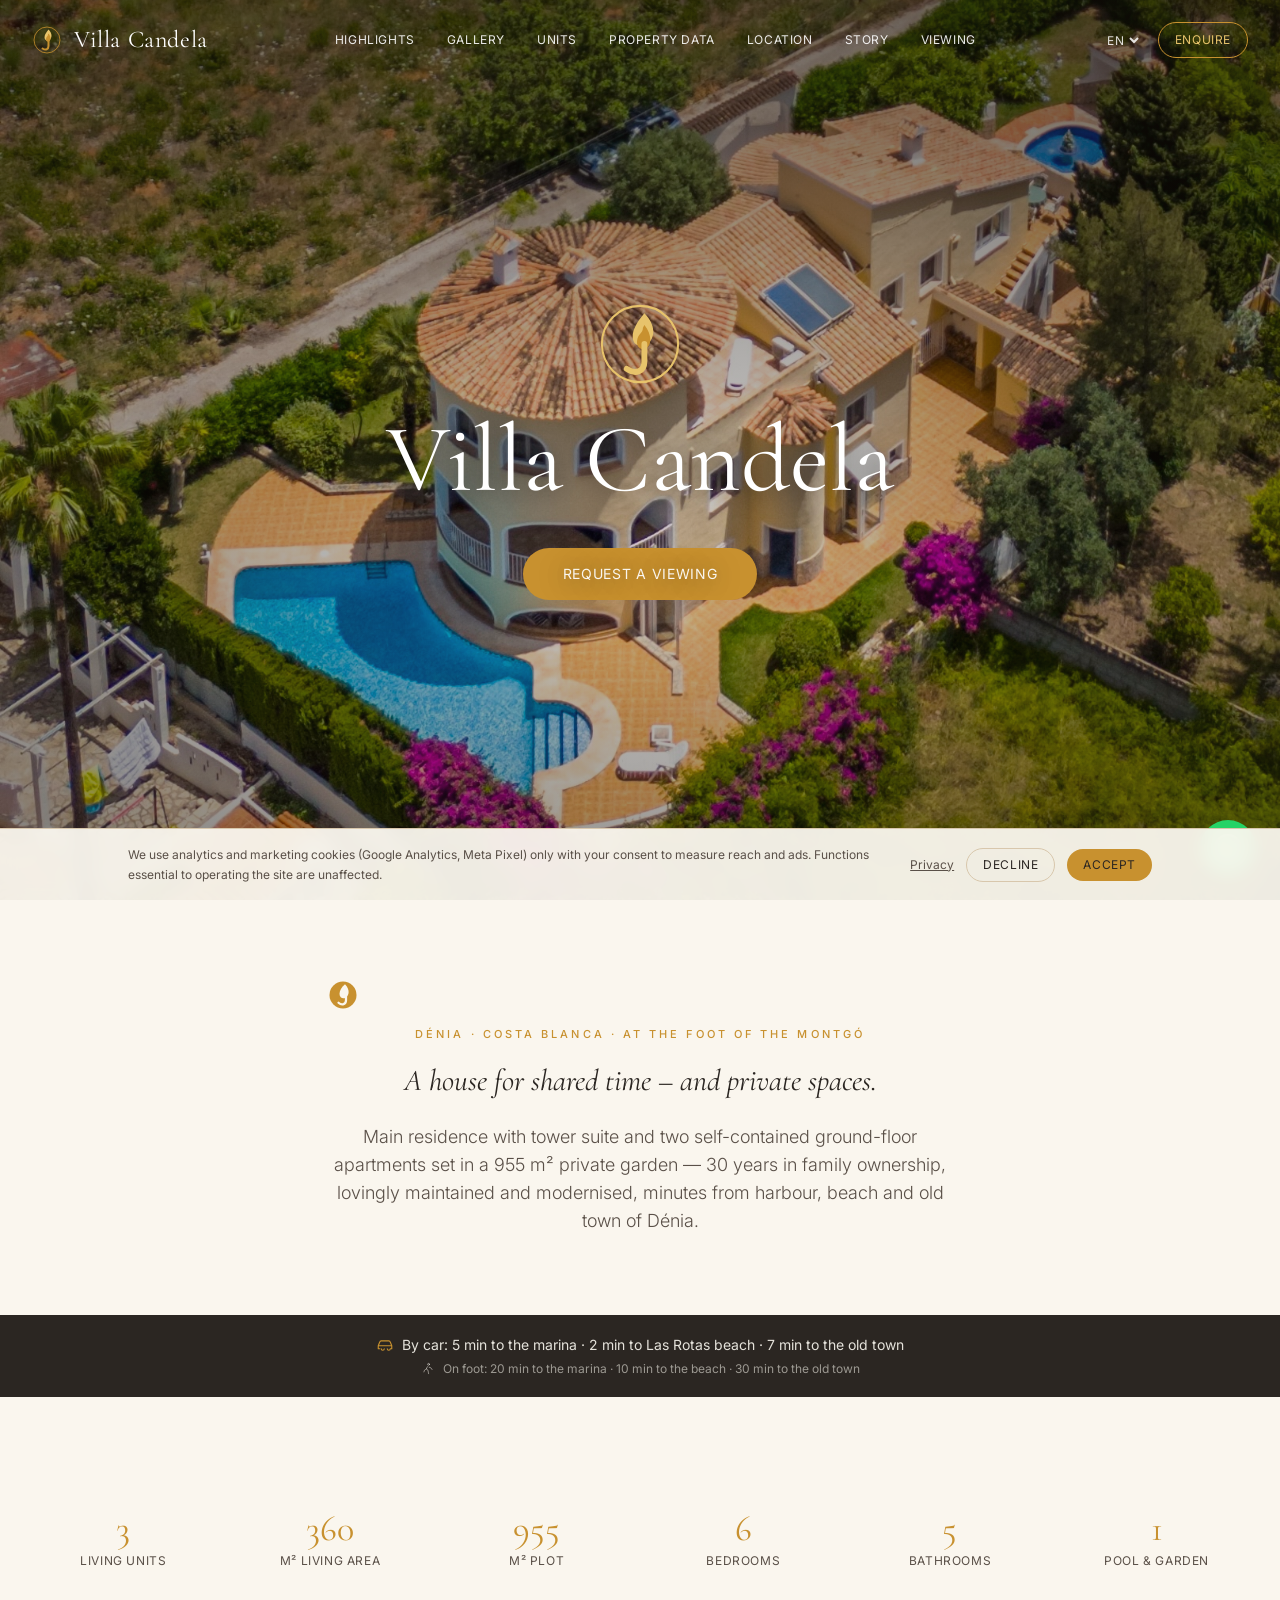
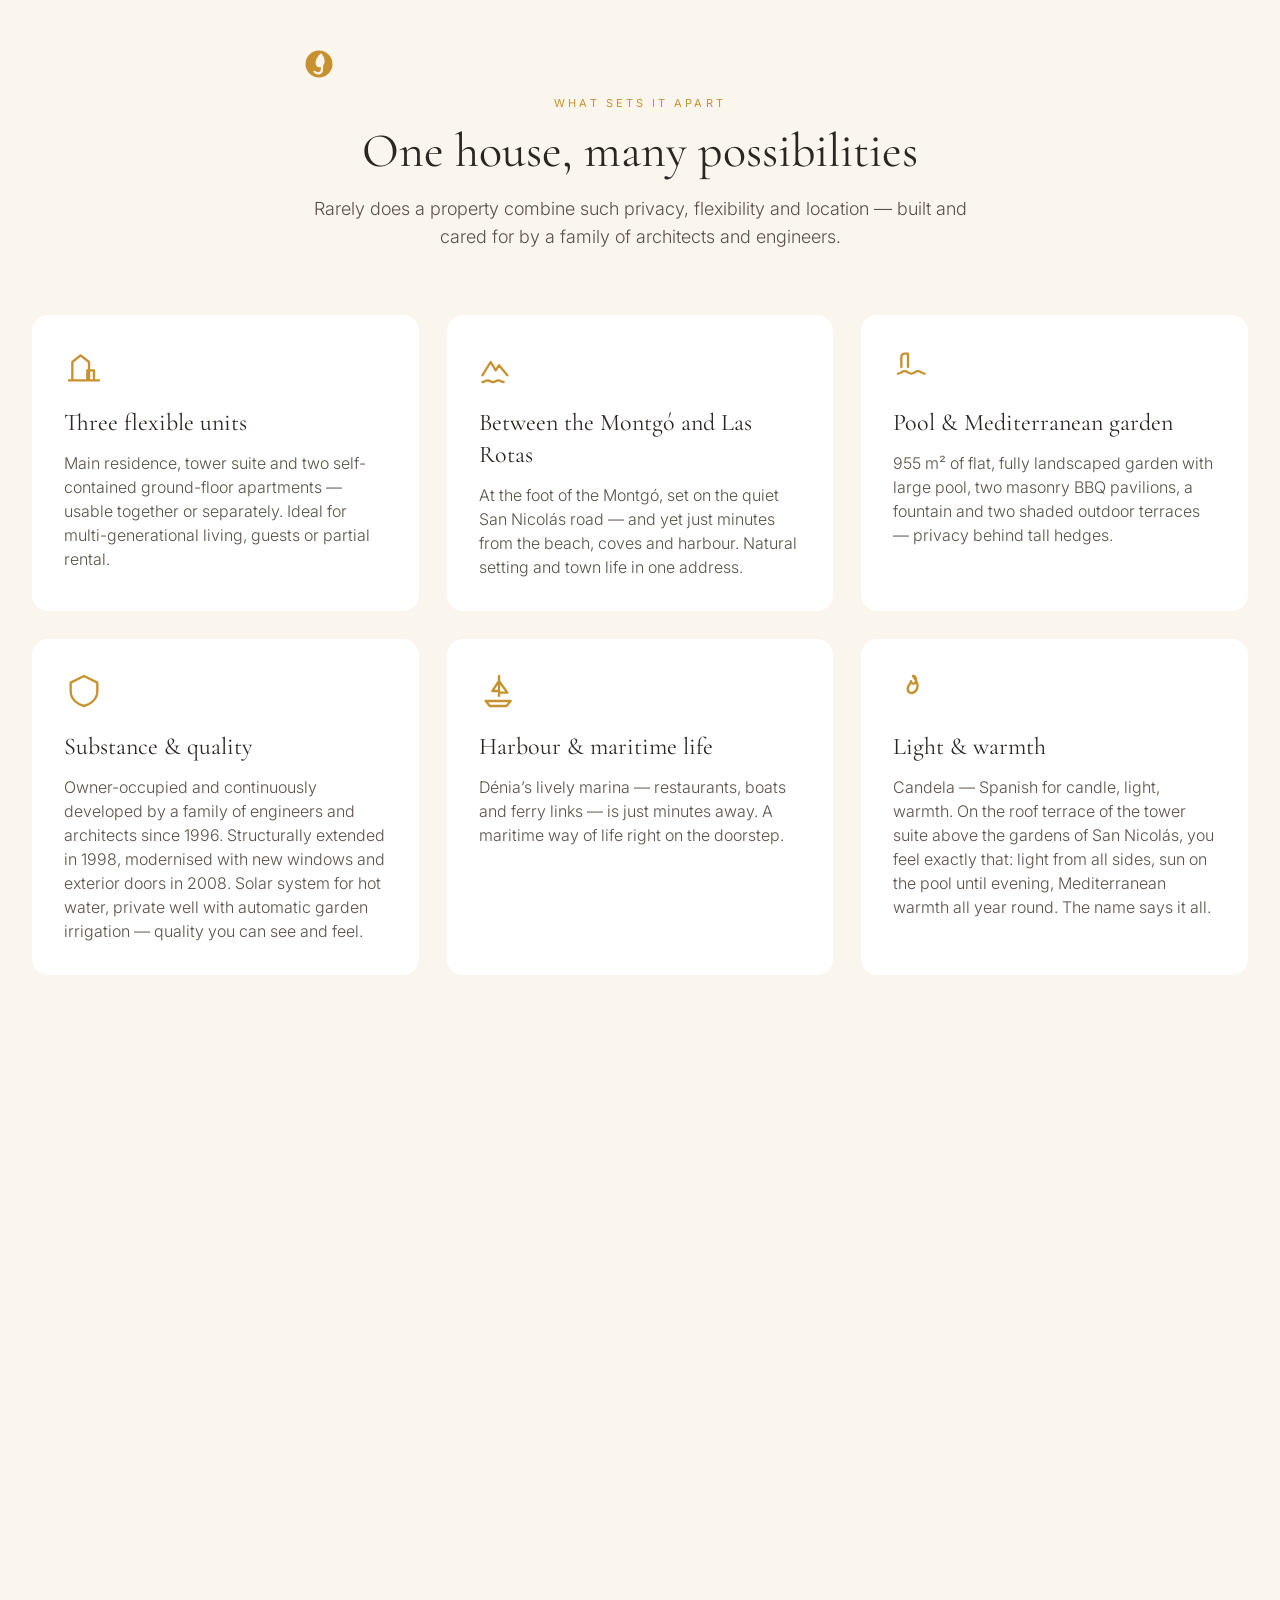
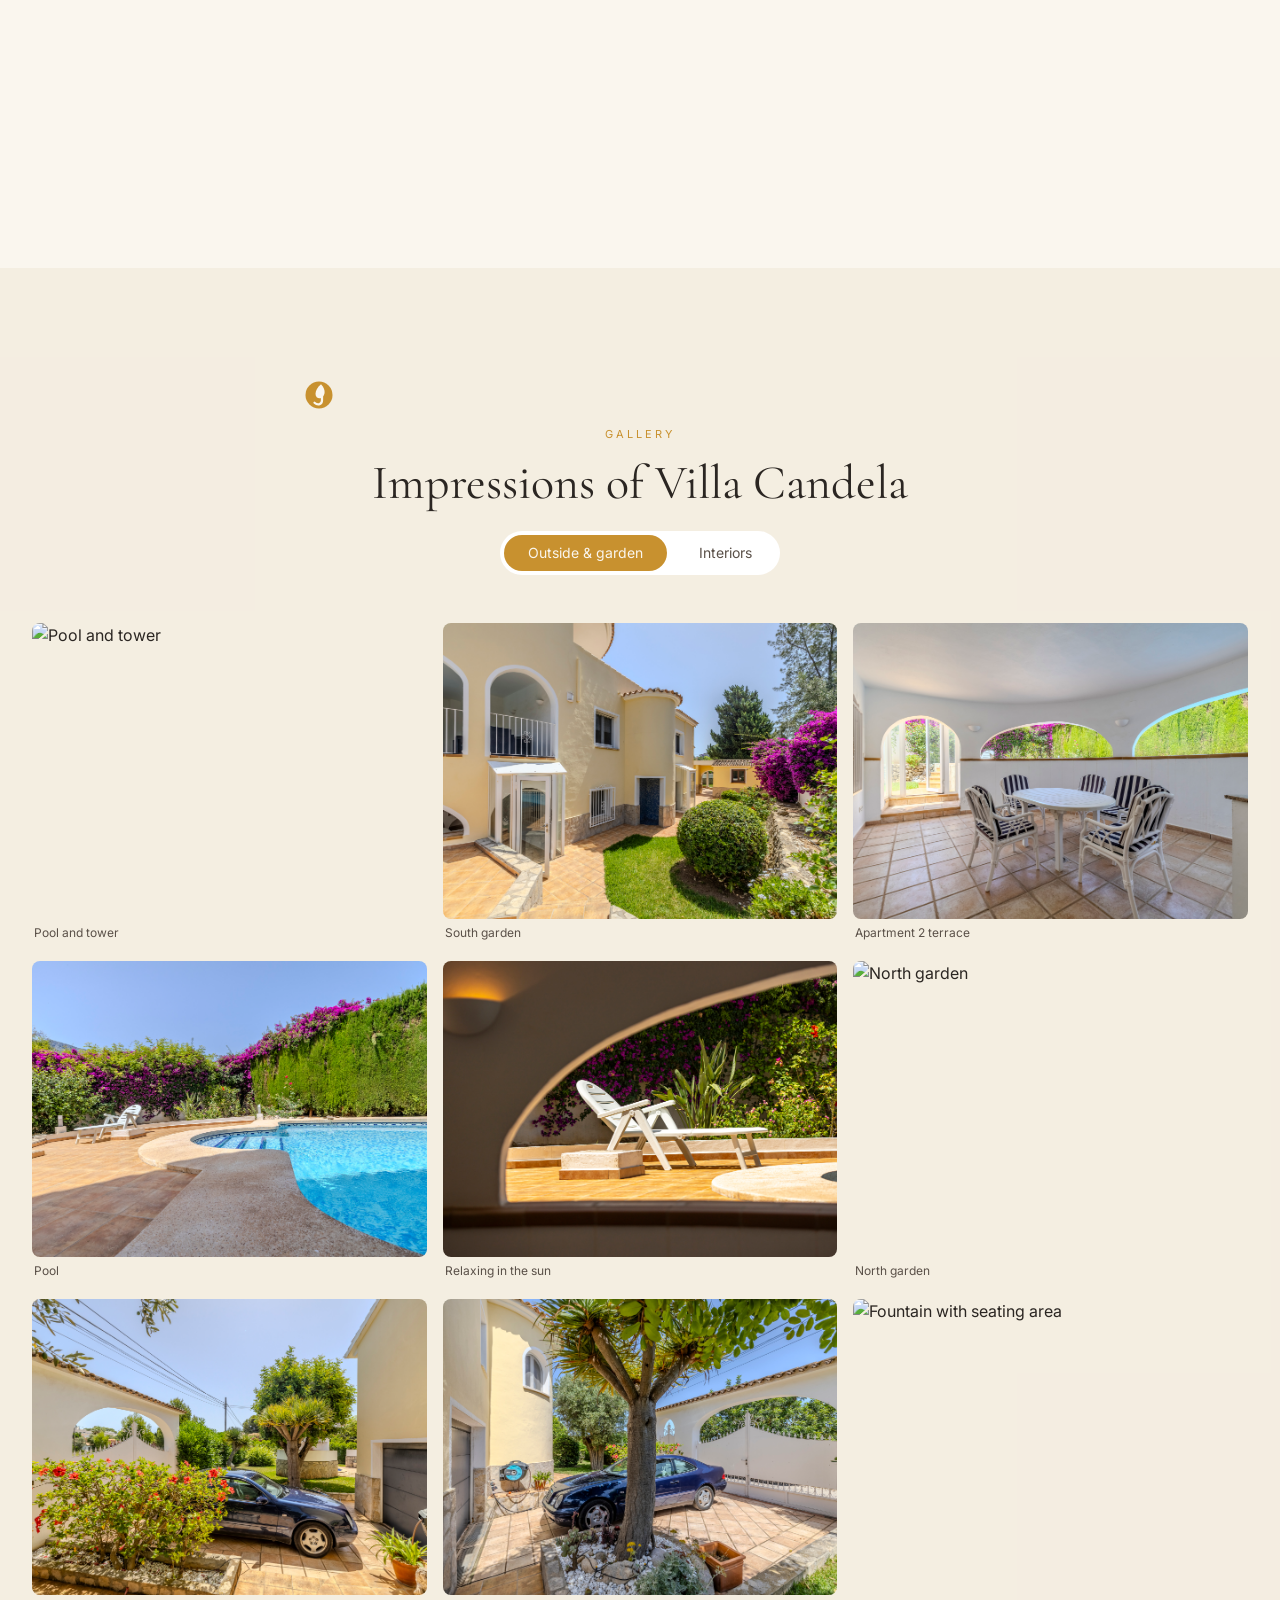
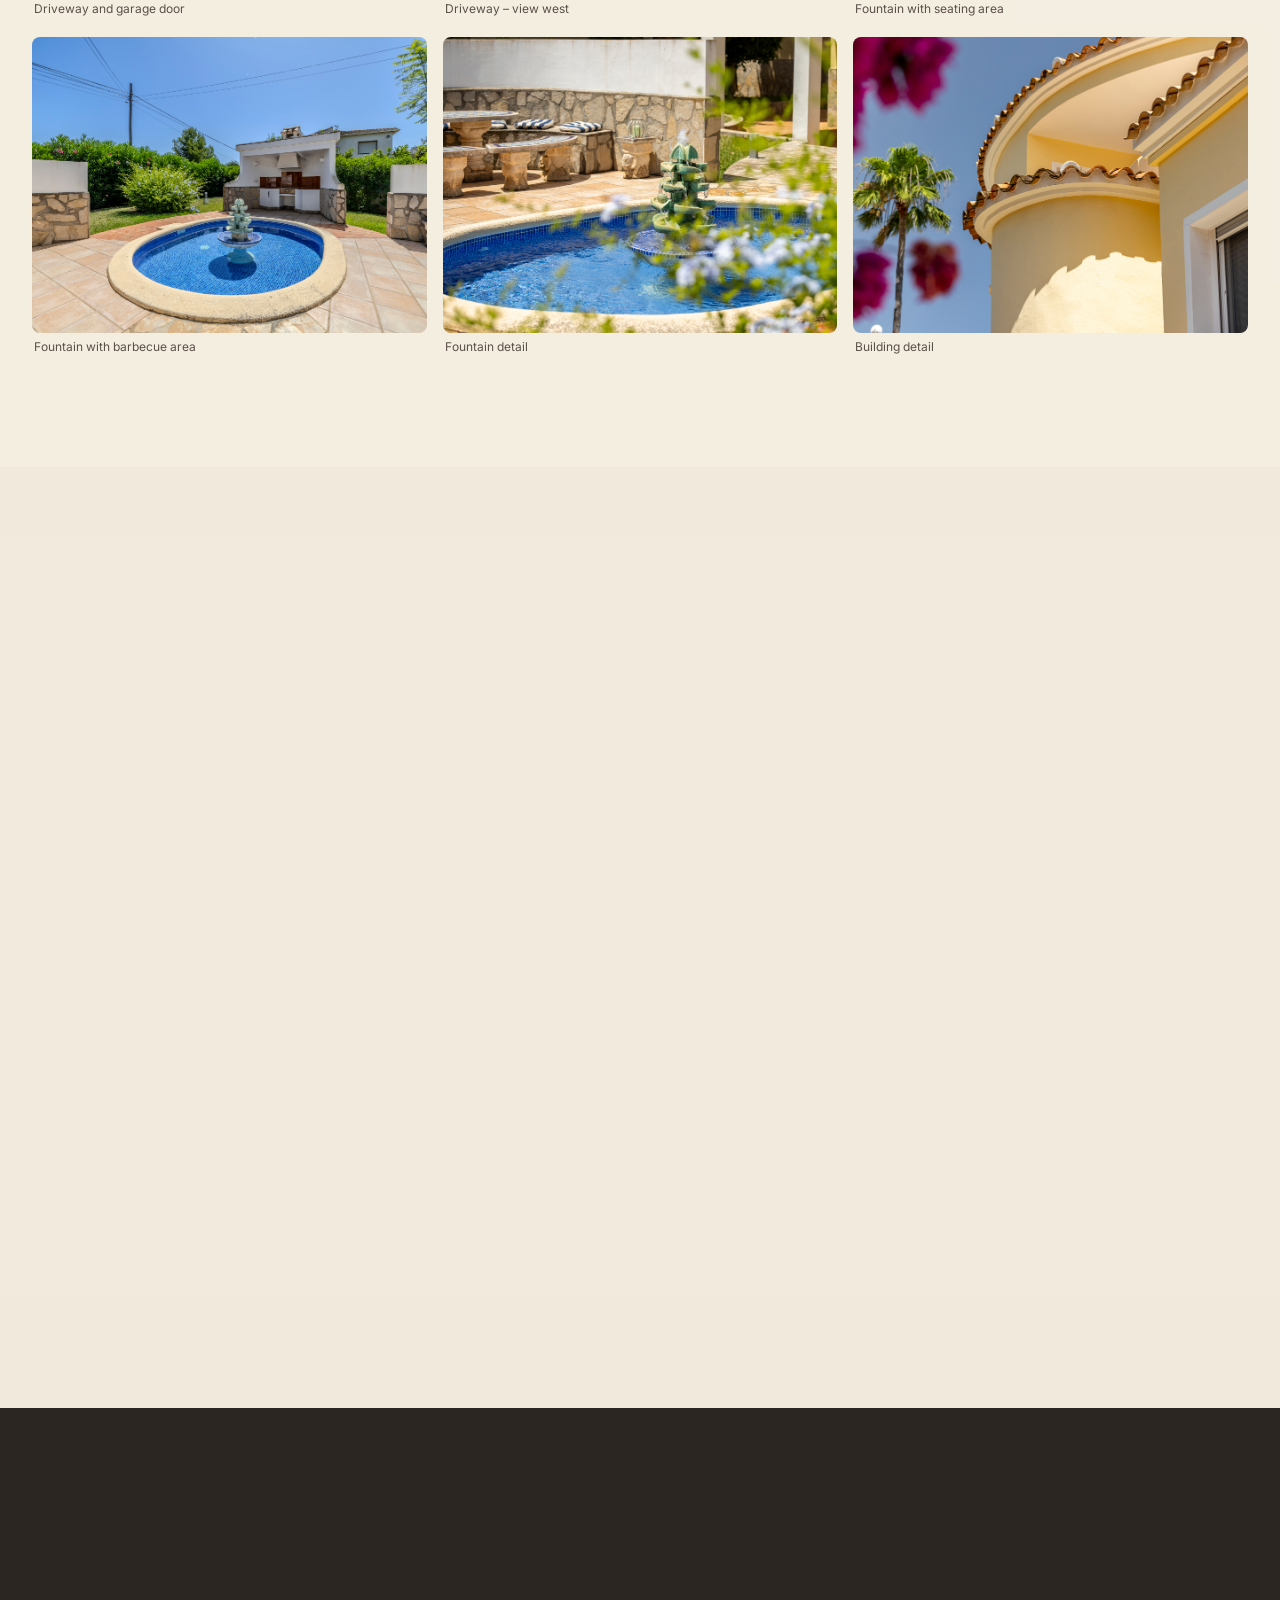
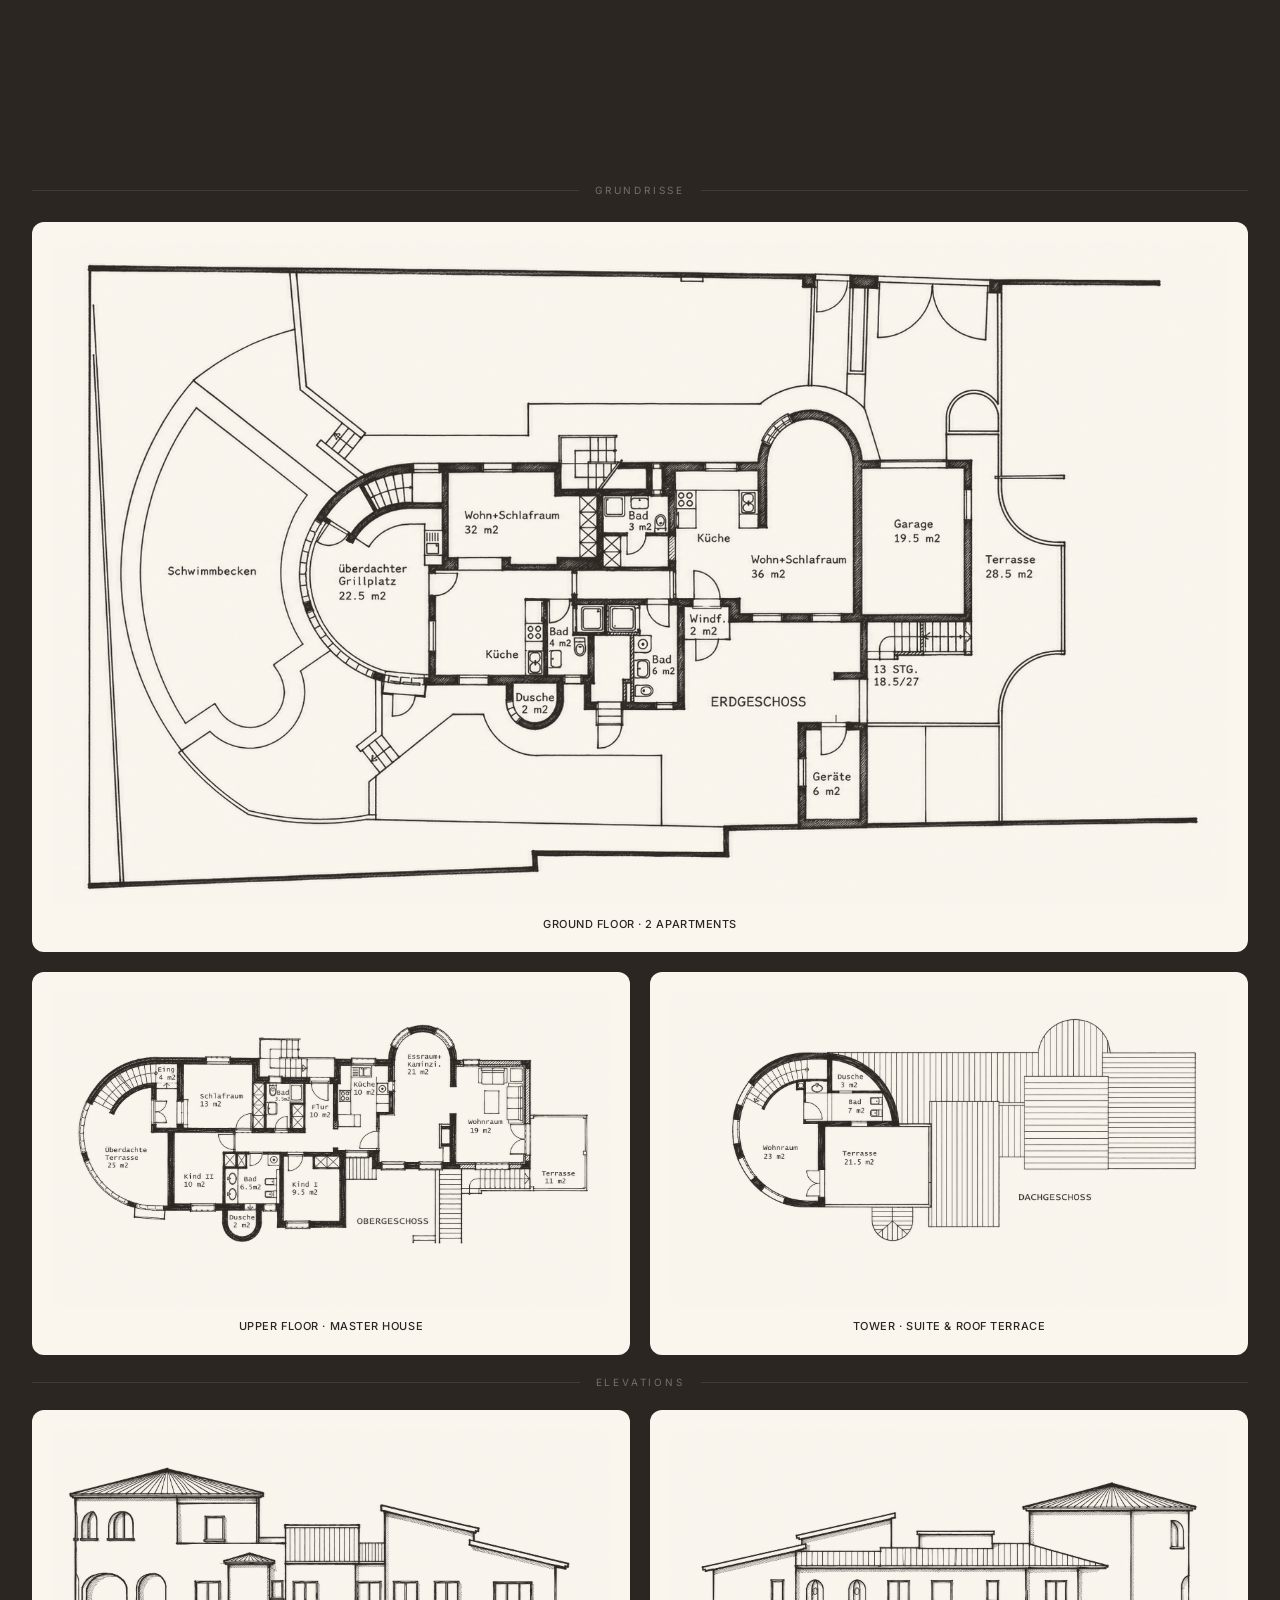
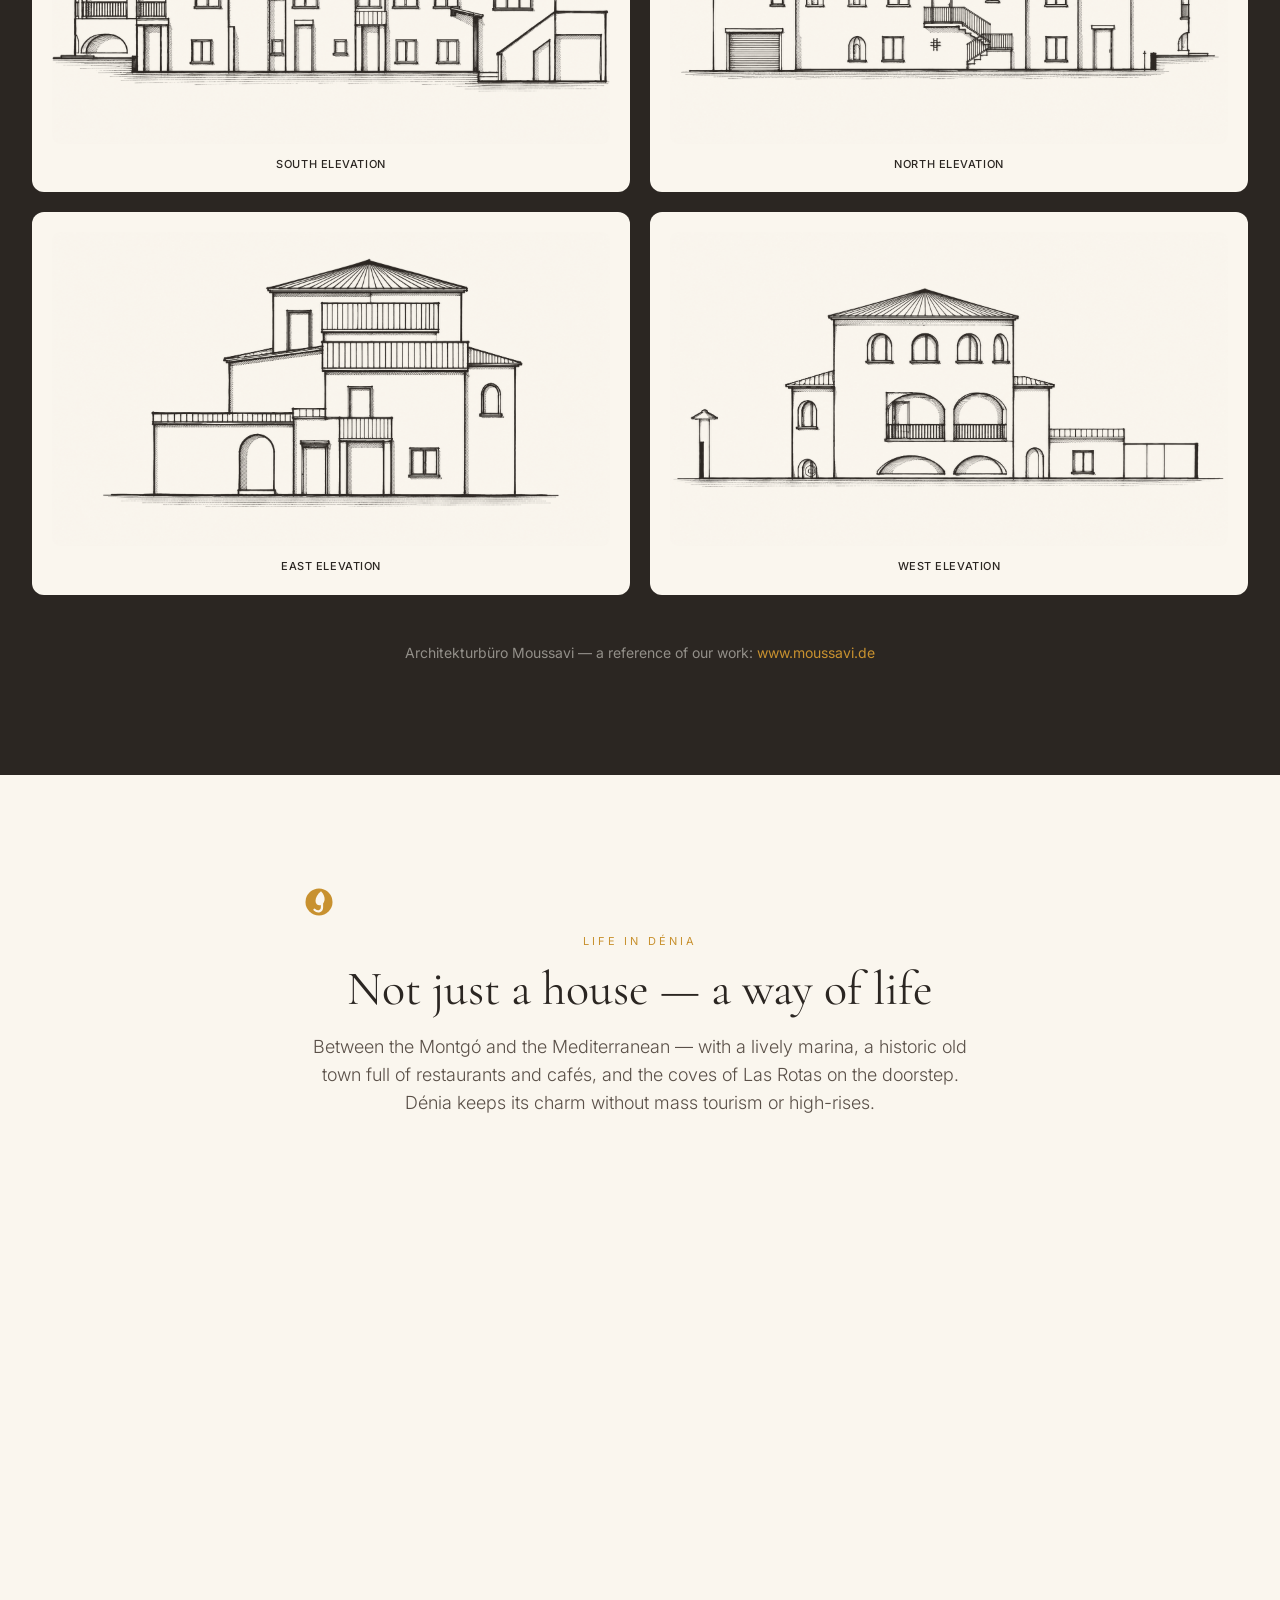
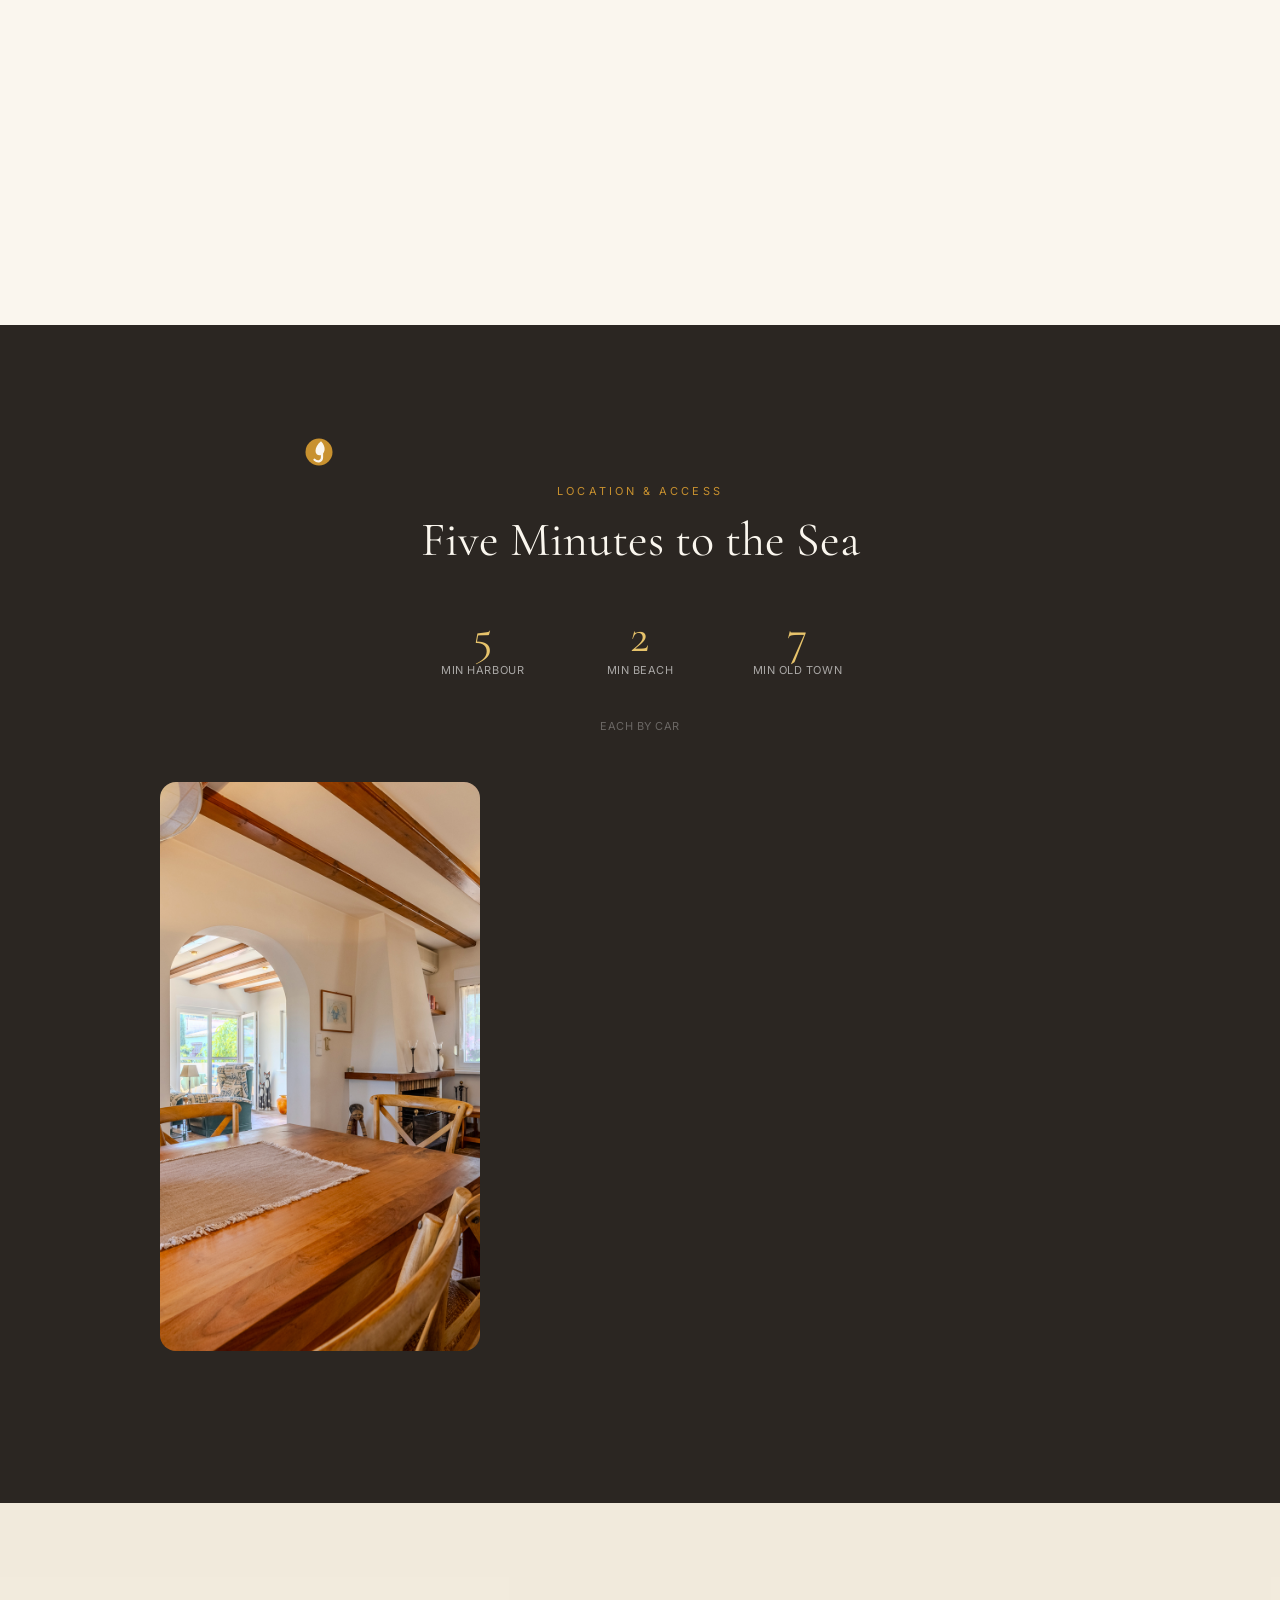
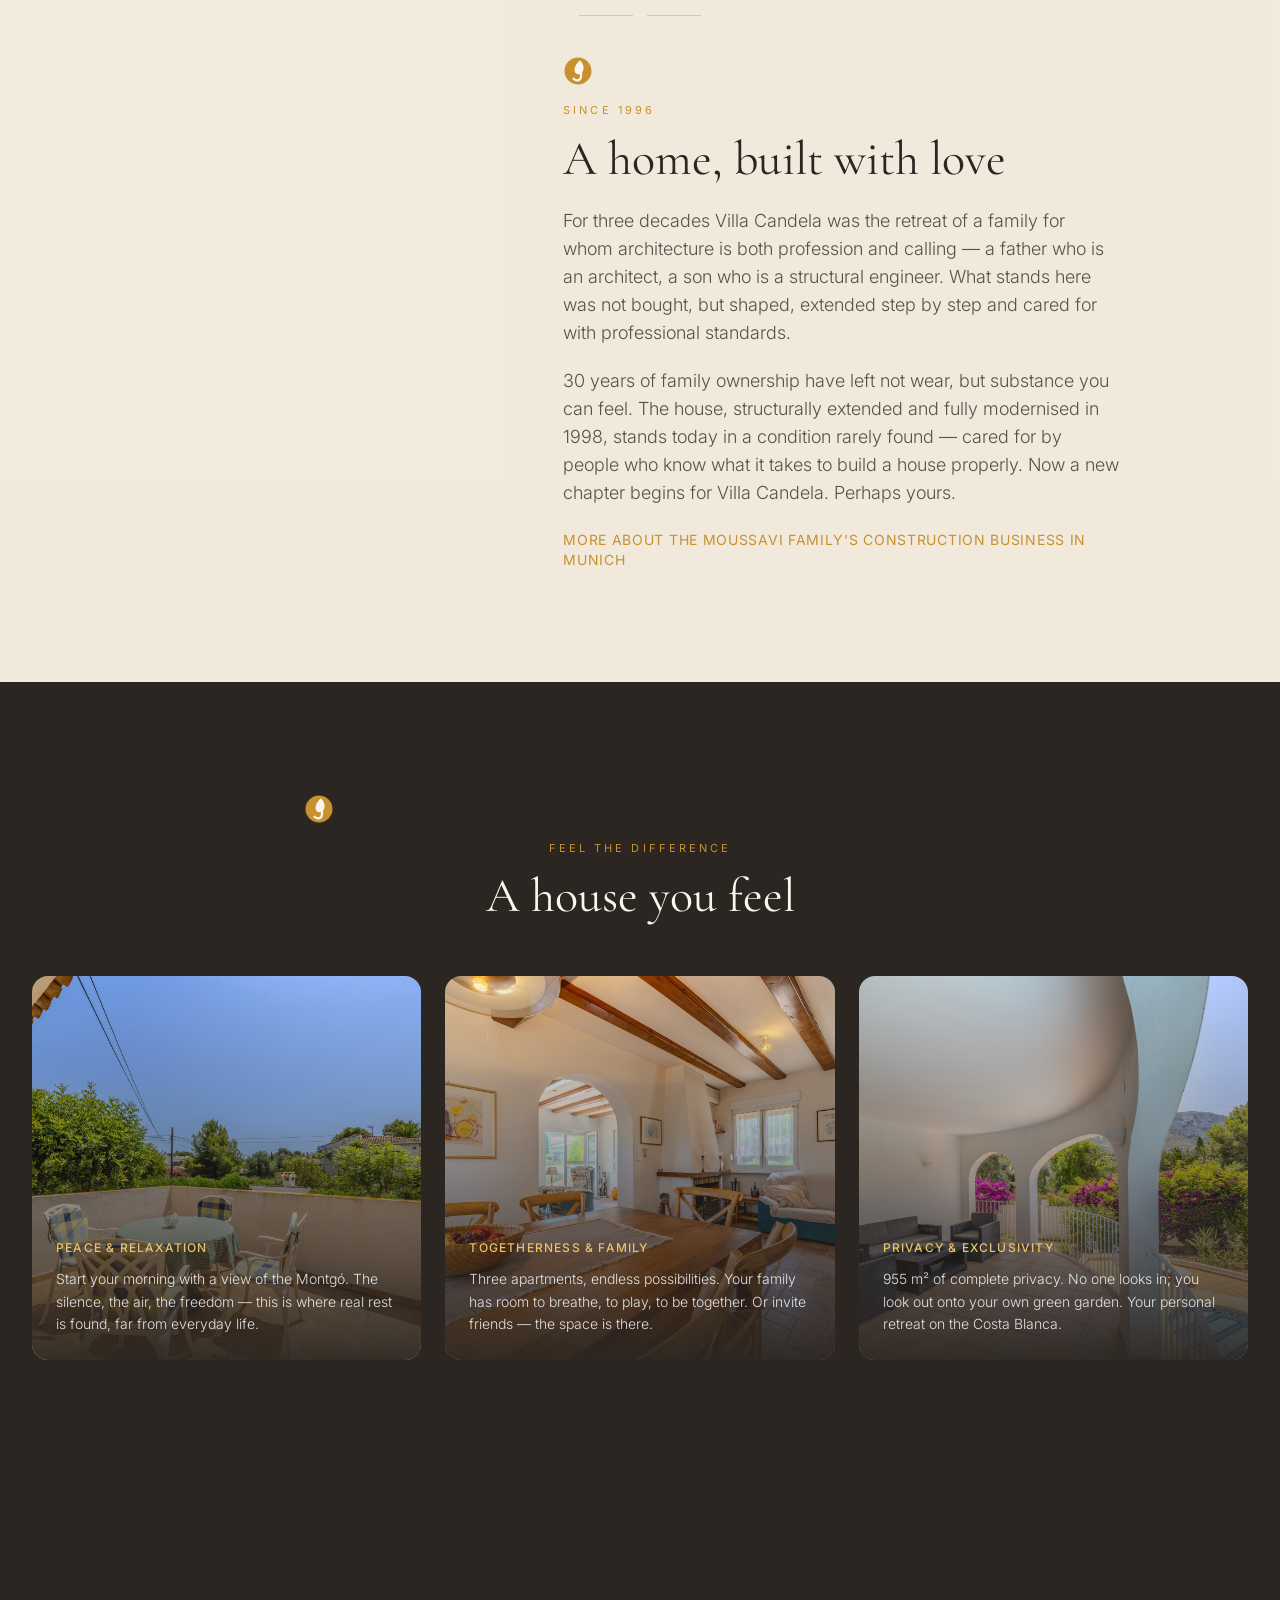
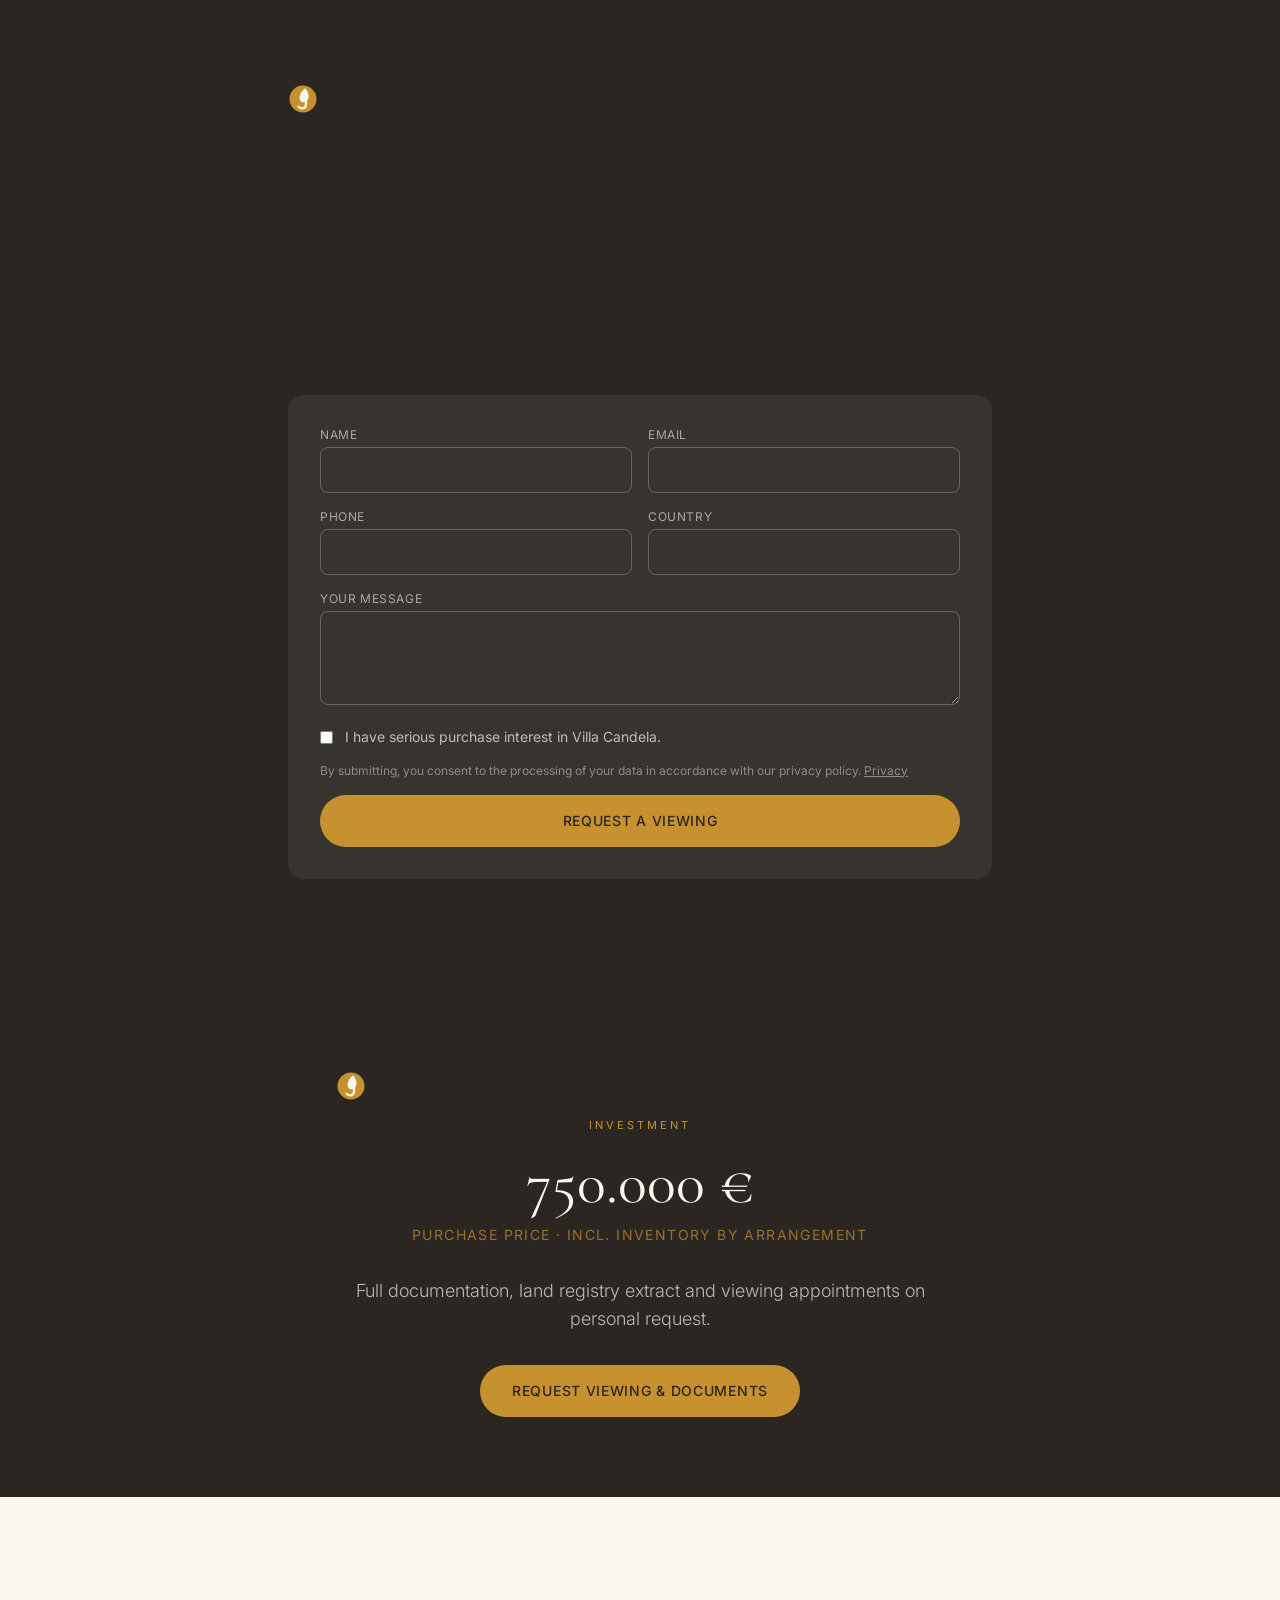
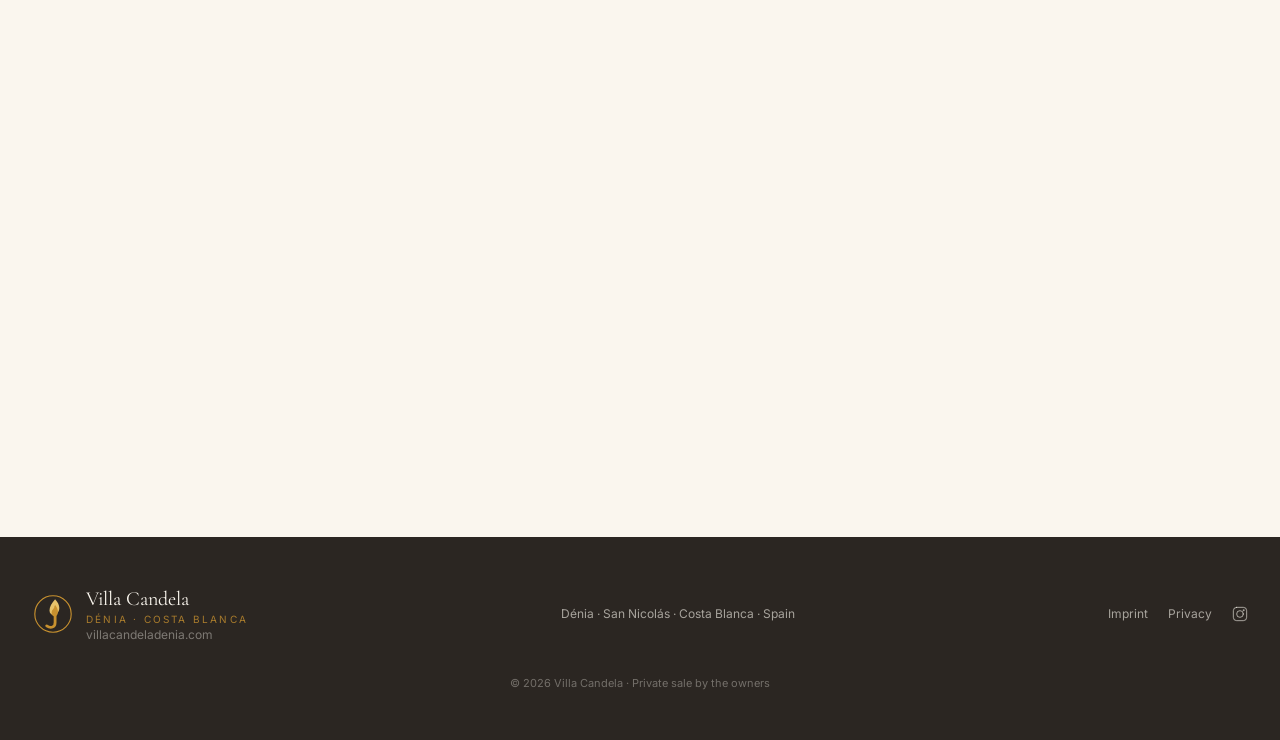
==== index.html @ 32bfc79c "Consent Mode v2: default denied + Update bei Einwilligung, VC_AW_ID-Hook für Google Ads" ====
<!DOCTYPE html>
<html lang="de">
<head>
<meta charset="UTF-8" />
<meta name="viewport" content="width=device-width, initial-scale=1.0" />
<title>Villa Candela — Mediterranes Refugium am Montgó, Dénia</title>
<meta name="description" content="Villa Candela in Dénia, Costa Blanca: mediterranes Anwesen am Fuße des Montgó. Drei flexible Wohneinheiten, Pool, großer Garten — fußläufig zu Hafen und Meer." />
<link rel="canonical" href="https://villacandeladenia.com/" />

<meta property="og:type" content="website" />
<meta property="og:site_name" content="Villa Candela" />
<meta property="og:url" content="https://villacandeladenia.com/" />
<meta property="og:title" content="Villa Candela — Mediterranes Refugium am Montgó, Dénia" />
<meta property="og:description" content="Ein außergewöhnliches Anwesen an der Costa Blanca: drei Wohneinheiten, Pool, großer Garten, fußläufig zu Hafen und Meer." />
<meta property="og:image" content="https://villacandeladenia.com/assets/img/01_hero/01.jpg" />
<meta property="og:locale" content="de_DE" />
<meta property="og:locale:alternate" content="en_GB" />
<meta property="og:locale:alternate" content="es_ES" />
<meta property="og:locale:alternate" content="nl_NL" />
<meta property="og:locale:alternate" content="fr_FR" />
<meta property="og:locale:alternate" content="ru_RU" />
<meta name="twitter:card" content="summary_large_image" />
<meta name="twitter:title" content="Villa Candela — Dénia, Costa Blanca" />
<meta name="twitter:description" content="Mediterranes Anwesen am Montgó. Drei Wohneinheiten, Pool, großer Garten." />
<meta name="twitter:image" content="https://villacandeladenia.com/assets/img/01_hero/01.jpg" />

<link rel="alternate" hreflang="de" href="https://villacandeladenia.com/?lang=de" />
<link rel="alternate" hreflang="en" href="https://villacandeladenia.com/?lang=en" />
<link rel="alternate" hreflang="es" href="https://villacandeladenia.com/?lang=es" />
<link rel="alternate" hreflang="nl" href="https://villacandeladenia.com/?lang=nl" />
<link rel="alternate" hreflang="fr" href="https://villacandeladenia.com/?lang=fr" />
<link rel="alternate" hreflang="ru" href="https://villacandeladenia.com/?lang=ru" />
<link rel="alternate" hreflang="x-default" href="https://villacandeladenia.com/" />

<link rel="icon" href="data:image/svg+xml,%3Csvg xmlns='http://www.w3.org/2000/svg' viewBox='0 0 60 60'%3E%3Ccircle cx='30' cy='30' r='29' fill='%23C8912F'/%3E%3Cg transform='translate(3%2C-4.5)'%3E%3Cpath d='M31 13 C41 24 40 35 32 40 C27 43 20 40 20 32 C20 26 24 19 31 13 Z' fill='%23FAF6EE'/%3E%3Cpath d='M33 33 L33 45 C33 53 25 56 18 50' fill='none' stroke='%23FAF6EE' stroke-width='4.5' stroke-linecap='round'/%3E%3C/g%3E%3C/svg%3E" />

<script type="application/ld+json">
{ "@context":"https://schema.org","@type":"Residence","name":"Villa Candela",
  "description":"Mediterranes Anwesen am Fuße des Montgó in Dénia mit drei Wohneinheiten, Pool und großem Garten.",
  "url":"https://villacandeladenia.com/",
  "address":{"@type":"PostalAddress","addressLocality":"Dénia","addressRegion":"Alicante","addressCountry":"ES"},
  "numberOfRooms":6,"yearBuilt":1983,"floorSize":{"@type":"QuantitativeValue","value":360,"unitCode":"MTK"} }
</script>

<!-- Google Analytics 4 (G-9PESVW2Y2K) + Google Ads — lädt erst nach Einwilligung (Consent-Gate) -->
<!-- Consent Mode v2: Default = alles denied (EEA-Pflicht); Update auf granted erst nach Banner-Zustimmung -->
<script>
window.dataLayer = window.dataLayer || [];
function gtag(){dataLayer.push(arguments);}
gtag('consent', 'default', {
  'ad_storage': 'denied',
  'ad_user_data': 'denied',
  'ad_personalization': 'denied',
  'analytics_storage': 'denied',
  'wait_for_update': 500
});
window.VC_AW_ID = ''; // Google-Ads-Conversion-ID (AW-XXXXXXXXXX) — beim Ads-Kontosetup eintragen
window.vcConsentGranted = function(){
  gtag('consent', 'update', {
    'ad_storage': 'granted',
    'ad_user_data': 'granted',
    'ad_personalization': 'granted',
    'analytics_storage': 'granted'
  });
};
window.initGA4 = function(){
  if(window._vcGA4Loaded) return; window._vcGA4Loaded = true;
  window.vcConsentGranted();
  var s=document.createElement('script'); s.async=true;
  s.src='https://www.googletagmanager.com/gtag/js?id=G-9PESVW2Y2K';
  document.head.appendChild(s);
  gtag('js', new Date());
  gtag('config', 'G-9PESVW2Y2K', {anonymize_ip:true});
  if(window.VC_AW_ID){ gtag('config', window.VC_AW_ID); }
};
try{ if(localStorage.getItem('vc_consent')==='granted'){ window.initGA4(); } }catch(e){}
</script>

<!-- Meta Pixel (Facebook/Instagram) — Pixel-ID: 4286102931603438 -->
<!-- Lädt erst nach ausdrücklicher Einwilligung (§ 25 TTDSG / Art. 6 Abs. 1 lit. a DSGVO) -->
<script>
window.initMetaPixel=function(){
  if(window._vcPixelLoaded)return; window._vcPixelLoaded=true;
  !function(f,b,e,v,n,t,s)
  {if(f.fbq)return;n=f.fbq=function(){n.callMethod?
  n.callMethod.apply(n,arguments):n.queue.push(arguments)};
  if(!f._fbq)f._fbq=n;n.push=n;n.loaded=!0;n.version='2.0';
  n.queue=[];t=b.createElement(e);t.async=!0;
  t.src=v;s=b.getElementsByTagName(e)[0];
  s.parentNode.insertBefore(t,s)}(window, document,'script',
  'https://connect.facebook.net/en_US/fbevents.js');
  fbq('init', '4286102931603438');
  fbq('track', 'PageView');
};
// Nur laden, wenn zuvor eingewilligt wurde
try{ if(localStorage.getItem('vc_consent')==='granted'){ window.initMetaPixel(); } }catch(e){}
</script>
<!-- End Meta Pixel Code -->

<link rel="preconnect" href="https://fonts.googleapis.com" />
<link rel="preconnect" href="https://fonts.gstatic.com" crossorigin />
<link href="https://fonts.googleapis.com/css2?family=Cormorant+Garamond:ital,wght@0,400;0,500;0,600;1,400&family=Inter:wght@300;400;500;600&display=swap" rel="stylesheet" />
<link rel="stylesheet" href="assets/css/app.css" />
<style>
  html{scroll-behavior:smooth} body{background:#FAF6EE;color:#2B2622}
  .kicker{letter-spacing:.28em}
  .hero-scrim{background:radial-gradient(120% 90% at 50% 60%, rgba(20,14,8,.20) 0%, rgba(20,14,8,.55) 60%, rgba(20,14,8,.78) 100%)}
  .hero-text{text-shadow:0 2px 24px rgba(0,0,0,.55)}
  .nav-scrolled{background:rgba(250,246,238,.94);backdrop-filter:blur(8px);box-shadow:0 1px 0 rgba(43,38,34,.08)}
  .nav-scrolled .nav-link,.nav-scrolled .brand-text{color:#2B2622 !important}
  .nav-scrolled .nav-link:hover{color:#C8912F !important}
  .nav-scrolled select{color:#2B2622}
  .lift{transition:transform .5s ease,box-shadow .5s ease}
  .lift:hover{transform:translateY(-6px);box-shadow:0 24px 48px -24px rgba(43,38,34,.35)}
  .gimg{transition:transform .8s ease}.gwrap:hover .gimg{transform:scale(1.06)}
  [data-reveal]{opacity:0;transform:translateY(24px);transition:opacity .8s ease,transform .8s ease}
  [data-reveal].in{opacity:1;transform:none}
  .flamediv{display:flex;align-items:center;justify-content:center;gap:14px;color:#C8912F}
  .flamediv:before,.flamediv:after{content:"";height:1px;width:54px;background:#D8C7AC}
  select.lang{background:transparent;border:0;outline:0;cursor:pointer;font-size:12px;letter-spacing:.08em}
</style>
</head>
<body class="font-sans antialiased">

<!-- NAV -->
<header id="nav" class="fixed top-0 inset-x-0 z-50 transition-all duration-300">
  <div class="max-w-7xl mx-auto px-5 md:px-8 h-20 flex items-center justify-between gap-4">
    <a href="#hero" class="flex items-center gap-3 shrink-0">
      <svg width="30" height="30" viewBox="0 0 60 60" aria-hidden="true">
        <circle cx="30" cy="30" r="26" fill="none" stroke="#C8912F" stroke-width="1.6"/>
        <g transform="translate(3,-4)">
          <path d="M30 13 C38 21 37.5 30 32 34 C28 37 22 35 22 29 C22 24 25 19 30 13 Z" fill="#E7C36B"/>
          <path d="M30 21 C35.5 28 35 35 31 37 C28 38.5 24.5 36.5 25 32 C25.5 27 29 27 29 23 Z" fill="#C8912F"/>
          <path d="M30 34 L30 46 C30 53 24 55 18 51" fill="none" stroke="#C8912F" stroke-width="4" stroke-linecap="round"/>
        </g>
      </svg>
      <span class="brand-text font-serif text-2xl tracking-wide text-white">Villa&nbsp;Candela</span>
    </a>
    <nav class="hidden lg:flex items-center gap-6 xl:gap-8 text-[12px] uppercase tracking-wider">
      <a class="nav-link text-white/90 hover:text-amberlt transition" href="#highlights" data-i18n="nav_highlights">Highlights</a>
      <a class="nav-link text-white/90 hover:text-amberlt transition" href="#gallery" data-i18n="nav_gallery">Galerie</a>
      <a class="nav-link text-white/90 hover:text-amberlt transition" href="#apartments" data-i18n="nav_units">Einheiten</a>
      <a class="nav-link text-white/90 hover:text-amberlt transition" href="#data" data-i18n="nav_data">Objektdaten</a>
      <a class="nav-link text-white/90 hover:text-amberlt transition" href="#location" data-i18n="nav_location">Lage</a>
      <a class="nav-link text-white/90 hover:text-amberlt transition" href="#story" data-i18n="nav_story">Geschichte</a>
      <a class="nav-link text-white/90 hover:text-amberlt transition" href="#experience" data-i18n="nav_experience">Erlebnistag</a>
    </nav>
    <div class="flex items-center gap-4 shrink-0">
      <select id="langsel" class="lang nav-link text-white/85 uppercase" aria-label="Sprache">
        <option value="de">DE</option><option value="en">EN</option><option value="es">ES</option>
        <option value="nl">NL</option><option value="fr">FR</option><option value="ru">RU</option>
      </select>
      <a href="#contact" class="hidden md:inline-block text-[12px] uppercase tracking-wider border border-amber text-amberlt px-4 py-2 rounded-full hover:bg-amber hover:text-cream transition" data-i18n="nav_cta">Anfragen</a>
      <button id="burger" class="lg:hidden nav-link text-white" aria-label="Menü">
        <svg width="26" height="26" viewBox="0 0 24 24" fill="none" stroke="currentColor" stroke-width="1.6"><path d="M4 7h16M4 12h16M4 17h16"/></svg>
      </button>
    </div>
  </div>
  <div id="mobmenu" class="lg:hidden hidden bg-ink/95 backdrop-blur-md border-t border-white/10 px-6 py-6 flex flex-col gap-4 text-sm uppercase tracking-wider">
    <a class="text-cream/90 hover:text-amberlt" href="#highlights" data-i18n="nav_highlights">Highlights</a>
    <a class="text-cream/90 hover:text-amberlt" href="#gallery" data-i18n="nav_gallery">Galerie</a>
    <a class="text-cream/90 hover:text-amberlt" href="#apartments" data-i18n="nav_units">Einheiten</a>
    <a class="text-cream/90 hover:text-amberlt" href="#data" data-i18n="nav_data">Objektdaten</a>
    <a class="text-cream/90 hover:text-amberlt" href="#location" data-i18n="nav_location">Lage</a>
    <a class="text-cream/90 hover:text-amberlt" href="#story" data-i18n="nav_story">Geschichte</a>
    <a class="text-cream/90 hover:text-amberlt" href="#experience" data-i18n="nav_experience">Erlebnistag</a>
    <a class="mt-2 inline-block text-center border border-amber text-amberlt px-5 py-3 rounded-full hover:bg-amber hover:text-cream transition" href="#contact" data-i18n="nav_cta">Anfragen</a>
  </div>
</header>

<!-- HERO -->
<section id="hero" class="relative h-screen min-h-[640px] w-full flex items-center justify-center text-center">
  <img src="assets/img/01_hero/01.jpg?v=2" alt="Villa Candela, Luftaufnahme" class="absolute inset-0 w-full h-full object-cover" fetchpriority="high" decoding="async" />
  <div class="absolute inset-0 hero-scrim"></div>
  <div class="relative z-10 px-6 max-w-3xl hero-text">
    <svg width="88" height="88" viewBox="0 0 60 60" class="mx-auto mb-6" aria-hidden="true">
      <circle cx="30" cy="30" r="26" fill="none" stroke="#E7C36B" stroke-width="1.4"/>
      <g transform="translate(3,-4)">
        <path d="M30 13 C38 21 37.5 30 32 34 C28 37 22 35 22 29 C22 24 25 19 30 13 Z" fill="#E7C36B"/>
        <path d="M30 21 C35.5 28 35 35 31 37 C28 38.5 24.5 36.5 25 32 C25.5 27 29 27 29 23 Z" fill="#C8912F"/>
        <path d="M30 34 L30 46 C30 53 24 55 18 51" fill="none" stroke="#E7C36B" stroke-width="4" stroke-linecap="round"/>
      </g>
    </svg>
    <h1 class="font-serif text-white text-5xl sm:text-6xl md:text-8xl leading-none mb-10">Villa&nbsp;Candela</h1>
    <a href="#contact" class="inline-block bg-amber text-cream px-10 py-4 rounded-full text-sm uppercase tracking-wider hover:bg-ember transition" data-i18n="hero_cta1">Besichtigung anfragen</a>
  </div>
</section>

<!-- HERO-TEXT-STRIP -->
<section class="py-16 md:py-20 bg-cream text-center">
  <div class="max-w-2xl mx-auto px-6">
    <p class="kicker text-amber text-[11px] uppercase mb-5 font-medium tracking-widest" data-i18n="hero_kicker">Dénia · Costa Blanca · am Fuße des Montgó</p>
    <p class="font-serif text-ink text-2xl md:text-3xl italic leading-snug mb-6" data-i18n="hero_tagline">Ein Haus für gemeinsame Zeit – und eigene Räume.</p>
    <p class="text-inksoft text-base md:text-lg font-light leading-relaxed" data-i18n="hero_sub">Architektenhaus mit 955 m² Privatgarten und drei separaten Apartments — 30 Jahre liebevoll gepflegt, wenige Minuten zu Hafen, Strand und Altstadt von Dénia.</p>
  </div>
</section>

<!-- LAGE-BAND -->
<section class="bg-ink text-cream/90">
  <div class="max-w-7xl mx-auto px-5 md:px-8 py-5 space-y-1.5 text-center">
    <div class="flex items-center justify-center gap-2 text-sm">
      <svg width="18" height="18" viewBox="0 0 24 24" fill="none" stroke="#C8912F" stroke-width="1.5" stroke-linecap="round" stroke-linejoin="round" aria-hidden="true"><path d="M3 13l2-5a2 2 0 012-1.5h10A2 2 0 0119 8l2 5v4h-2M5 17H3v-4m18 0h-2M3 13h18M7 17a2 2 0 104 0m4 0a2 2 0 104 0"/></svg>
      <span data-i18n="band_car">Mit dem Auto: 5 Min. zum Yachthafen · 2 Min. zum Strand Las Rotas · 7 Min. in die Altstadt</span>
    </div>
    <div class="flex items-center justify-center gap-2 text-xs text-cream/55">
      <svg width="14" height="14" viewBox="0 0 24 24" fill="none" stroke="currentColor" stroke-width="1.5" stroke-linecap="round" stroke-linejoin="round" aria-hidden="true"><circle cx="13" cy="4" r="1.6"/><path d="M11 8l-2 4 3 2 1 6M9 12l-3 2-1 3M14 9l3 1 2 3"/></svg>
      <span data-i18n="band_walk">Zu Fuß: 20 Min. zum Yachthafen · 10 Min. zum Strand · 30 Min. in die Altstadt</span>
    </div>
  </div>
</section>

<!-- HIGHLIGHTS -->
<section id="highlights" class="py-20 md:py-28 bg-cream">
  <div class="max-w-7xl mx-auto px-5 md:px-8">
    <div class="grid grid-cols-2 md:grid-cols-3 lg:grid-cols-6 gap-6 text-center mb-20" data-reveal>
      <div><div class="font-serif text-4xl text-amber">3</div><div class="text-xs uppercase tracking-wider text-inksoft mt-1" data-i18n="fact_units">Wohneinheiten</div></div>
      <div><div class="font-serif text-4xl text-amber">360</div><div class="text-xs uppercase tracking-wider text-inksoft mt-1" data-i18n="fact_living">m² Wohnfläche</div></div>
      <div><div class="font-serif text-4xl text-amber">955</div><div class="text-xs uppercase tracking-wider text-inksoft mt-1" data-i18n="fact_plot">m² Grundstück</div></div>
      <div><div class="font-serif text-4xl text-amber">6</div><div class="text-xs uppercase tracking-wider text-inksoft mt-1" data-i18n="fact_beds">Schlafzimmer</div></div>
      <div><div class="font-serif text-4xl text-amber">5</div><div class="text-xs uppercase tracking-wider text-inksoft mt-1" data-i18n="fact_baths">Bäder</div></div>
      <div><div class="font-serif text-4xl text-amber">1</div><div class="text-xs uppercase tracking-wider text-inksoft mt-1" data-i18n="fact_pool">Pool & Garten</div></div>
    </div>

    <div class="text-center max-w-2xl mx-auto mb-16" data-reveal>
      <p class="kicker text-amber text-[11px] uppercase mb-4" data-i18n="usp_kicker">Das Besondere</p>
      <h2 class="font-serif text-4xl md:text-5xl mb-5" data-i18n="usp_title">Ein Haus, viele Möglichkeiten</h2>
      <p class="text-inksoft text-lg font-light" data-i18n="usp_sub">Selten verbindet ein Anwesen so viel Privatsphäre, Flexibilität und Lagequalität — gebaut und gepflegt von einer Architekten- und Ingenieurfamilie.</p>
    </div>

    <div id="usp-grid" class="grid md:grid-cols-3 gap-7"></div>
  </div>
</section>

<!-- DREI EINHEITEN -->
<section id="apartments" class="py-20 md:py-28 bg-cream">
  <div class="max-w-7xl mx-auto px-5 md:px-8">
    <!-- Überschrift über beiden Spalten -->
    <div class="mb-10" data-reveal>
      <p class="kicker text-amber text-[11px] uppercase mb-4" data-i18n="apt_kicker">Flexibel wohnen</p>
      <h2 class="font-serif text-4xl md:text-5xl" data-i18n="apt_title">Drei Welten unter einem Dach</h2>
    </div>
    <!-- Text + Bilder gleichhoch nebeneinander -->
    <div class="grid lg:grid-cols-2 gap-14 items-stretch">
      <div data-reveal class="flex flex-col justify-between">
        <p class="text-inksoft text-lg font-light mb-5" data-i18n="apt_b1">Das Master House mit Wohn-, Ess- und Kaminzimmer öffnet sich zur Terrasse mit Montgó-Blick. Darüber thront die Turm-Suite mit eigenem Bad und Dachterrasse.</p>
        <p class="text-inksoft text-lg font-light mb-5" data-i18n="apt_b2">Im Erdgeschoss liegen zwei eigenständige Apartments mit separatem Zugang — innen über eine abschließbare Tür verbunden. So lassen sie sich zusammenlegen, einzeln nutzen, an Gäste vergeben oder vermieten.</p>
        <p class="text-inksoft text-lg font-light mb-5" data-i18n="apt_b3">Diese Aufteilung macht Villa Candela ebenso passend für Mehrgenerationenfamilien wie für Eigentümer mit Renditeabsicht.</p>
        <p class="text-inksoft text-base font-light border-l-2 border-amber pl-4 py-1" data-i18n="apt_uses">Ob Großfamilie mit drei Generationen, Freundesgruppe im gemeinsamen Urlaub oder Eigennutzer mit Vermietungsabsicht — diese Villa passt sich Ihnen an, nicht umgekehrt.</p>
      </div>
      <div class="grid grid-cols-2 grid-rows-2 gap-3 h-full min-h-[320px]" data-reveal>
        <img src="assets/img/02_drei_welten/01.jpg" class="rounded-xl w-full h-full object-cover cursor-pointer" onclick="openLb(this.src)" data-i18n-alt="alt_dw_01" alt="Villa Candela – Luftaufnahme senkrecht mit Pool und Garten" loading="lazy" decoding="async" />
        <img src="assets/img/02_drei_welten/02.jpg" class="rounded-xl w-full h-full object-cover cursor-pointer" onclick="openLb(this.src)" data-i18n-alt="alt_dw_02" alt="Turmzimmer – Rundes Mauerwerk und Holzbalken" loading="lazy" decoding="async" />
        <img src="assets/img/02_drei_welten/03.jpg" class="rounded-xl w-full h-full object-cover cursor-pointer" onclick="openLb(this.src)" data-i18n-alt="alt_dw_03" alt="Terrasse Ost – Sitzbereich mit Montgó-Blick" loading="lazy" decoding="async" />
        <img src="assets/img/02_drei_welten/04.jpg" class="rounded-xl w-full h-full object-cover cursor-pointer" onclick="openLb(this.src)" data-i18n-alt="alt_dw_04" alt="Dachterrasse Turmzimmer – Panoramablick über Dénia" loading="lazy" decoding="async" />
      </div>
    </div>
  </div>
</section>

<!-- GALERIE -->
<section id="gallery" class="py-20 md:py-28 bg-sand/40">
  <div class="max-w-7xl mx-auto px-5 md:px-8">
    <div class="text-center max-w-2xl mx-auto mb-12" data-reveal>
      <p class="kicker text-amber text-[11px] uppercase mb-4" data-i18n="gal_kicker">Galerie</p>
      <h2 class="font-serif text-4xl md:text-5xl mb-4" data-i18n="gal_title">Eindrücke der Villa Candela</h2>
      <div class="inline-flex gap-2 bg-white rounded-full p-1 mt-2">
        <button id="tab-ext" class="gtab px-6 py-2 rounded-full text-sm bg-amber text-cream" data-i18n="gal_tab_ext">Außen & Garten</button>
        <button id="tab-int" class="gtab px-6 py-2 rounded-full text-sm text-inksoft" data-i18n="gal_tab_int">Innenräume</button>
      </div>
    </div>
    <div id="grid-ext" class="grid grid-cols-2 md:grid-cols-3 gap-x-3 gap-y-5 md:gap-x-4"></div>
    <div id="grid-int" class="hidden space-y-12"></div>
    <p class="text-center text-xs text-inksoft/70 mt-6 hidden" data-i18n="gal_note">Die Innenaufnahmen sind vorläufige Platzhalter und werden durch eigene Fotos ersetzt.</p>
  </div>
</section>

<!-- SVG-Filter: Skizze Schwarzlinien → #2B2622 Ink, Weiß → #FAF6EE Cream -->
<svg width="0" height="0" class="absolute" aria-hidden="true">
  <defs>
    <filter id="sketch-colorize" color-interpolation-filters="sRGB">
      <feColorMatrix type="matrix" values="
        0.812 0 0 0 0.169
        0 0.816 0 0 0.149
        0 0 0.800 0 0.133
        0 0 0 1 0"/>
    </filter>
  </defs>
</svg>

<!-- OBJEKTDATEN & BAUHISTORIE -->
<section id="data" class="py-20 md:py-28 bg-sand/50">
  <div class="max-w-7xl mx-auto px-5 md:px-8">
    <div class="text-center max-w-2xl mx-auto mb-14" data-reveal>
      <p class="kicker text-amber text-[11px] uppercase mb-4" data-i18n="data_kicker">Objektdaten & Bauhistorie</p>
      <h2 class="font-serif text-4xl md:text-5xl mb-5" data-i18n="data_title">Gebaut, erweitert, gepflegt</h2>
      <p class="text-inksoft text-lg font-light" data-i18n="data_sub">Ein Haus mit Geschichte und Substanz — von einer Ingenieur- und Architektenfamilie über Jahrzehnte mit Sorgfalt geführt.</p>
    </div>
    <div class="grid lg:grid-cols-2 gap-12 items-stretch">
      <div class="space-y-6" data-reveal>
<div class="flex gap-5"><div class="font-serif text-3xl text-amber w-20 shrink-0">1996</div><div><div class="font-medium" data-i18n="h_1996_t">In Familienbesitz</div><p class="text-inksoft font-light text-sm" data-i18n="h_1996_b">Erwerb durch die Familie, seither durchgehend selbst genutzt.</p></div></div>
        <div class="flex gap-5"><div class="font-serif text-3xl text-amber w-20 shrink-0">1998</div><div><div class="font-medium" data-i18n="h_1998_t">Kernsanierung & bauliche Erweiterung</div><p class="text-inksoft font-light text-sm" data-i18n="h_1998_b">Vollständige Modernisierung und Erweiterung — geplant und umgesetzt mit eigener Architekten- und Ingenieurleistung.</p></div></div>
        <div class="flex gap-5"><div class="font-serif text-3xl text-amber w-20 shrink-0">2008</div><div><div class="font-medium" data-i18n="h_2008_t">Modernisierung</div><p class="text-inksoft font-light text-sm" data-i18n="h_2008_b">Neue Isolierglasfenster, Außentüren und Terrassen.</p></div></div>
        <div class="flex gap-5"><div class="font-serif text-3xl text-amber shrink-0 whitespace-nowrap min-w-[5rem]" data-i18n="h_today">heute</div><div><div class="font-medium" data-i18n="h_care_t">Laufend instand gehalten</div><p class="text-inksoft font-light text-sm" data-i18n="h_care_b">Kontinuierliche Pflege und Werterhaltung — daher trotz des Alters in sehr gutem Zustand.</p></div></div>
      </div>
      <div class="bg-white rounded-2xl p-8 flex flex-col h-full" data-reveal>
        <table class="w-full text-sm">
          <tbody class="divide-y divide-sand">
            <tr><td class="py-3 text-inksoft" data-i18n="dl_units">Wohneinheiten</td><td class="py-3 text-right font-medium">3</td></tr>
            <tr><td class="py-3 text-inksoft whitespace-nowrap" data-i18n="dl_usable">Wohn-/Nutzfläche gesamt</td><td class="py-3 text-right font-medium" data-i18n="dv_usable">360 m² (inkl. Terrassen)</td></tr>
            <tr><td class="py-2 text-inksoft/70 text-xs pl-4" data-i18n="dl_apt_main">— Master House</td><td class="py-2 text-right font-medium text-xs" data-i18n="dv_apt_main">Turmzimmer · 3 Terrassen · 220 m²</td></tr>
            <tr><td class="py-2 text-inksoft/70 text-xs pl-4" data-i18n="dl_apt1">— Apartment I</td><td class="py-2 text-right font-medium text-xs" data-i18n="dv_apt1">Terrasse · 80 m²</td></tr>
            <tr><td class="py-2 text-inksoft/70 text-xs pl-4" data-i18n="dl_apt2">— Apartment II</td><td class="py-2 text-right font-medium text-xs" data-i18n="dv_apt2">Terrasse · 60 m²</td></tr>
            <tr><td class="py-3 text-inksoft" data-i18n="dl_plot">Grundstück</td><td class="py-3 text-right font-medium">955 m²</td></tr>
            <tr><td class="py-3 text-inksoft" data-i18n="dl_rooms">Schlafzimmer / Bäder</td><td class="py-3 text-right font-medium">6 / 5</td></tr>
            <tr><td class="py-3 text-inksoft" data-i18n="dl_features">Ausstattung</td><td class="py-3 text-right font-medium" data-i18n="dv_features">Pool, Solar-Warmwasser, Klimaanlage, Kamin, Garage, Dachterrasse, Automatische Gartenbewässerung</td></tr>
          </tbody>
        </table>
        <p class="text-xs text-inksoft/70 mt-4" data-i18n="dl_note">Flächen gemäß Architektenplänen; Detailunterlagen auf Anfrage.</p>
      </div>
    </div>
  </div>
</section>

<!-- GRUNDRISSE & ANSICHTEN -->
<section id="plans" class="py-20 md:py-28 bg-ink text-cream">
  <div class="max-w-7xl mx-auto px-5 md:px-8">

    <!-- Heading -->
    <div class="text-center max-w-2xl mx-auto mb-12" data-reveal>
      <p class="kicker text-amber text-[11px] uppercase mb-4" data-i18n="plan_kicker">Grundrisse & Ansichten</p>
      <h2 class="font-serif text-4xl md:text-5xl mb-4" data-i18n="plan_title">Klar geplant, großzügig gedacht</h2>
      <p class="text-cream/70 font-light" data-i18n="plan_sub">Pläne aus dem Architekturbüro Moussavi (Eigentümer) — zum Vergrößern anklicken.</p>
    </div>

    <!-- Sublabel Grundrisse -->
    <div class="flex items-center gap-4 mb-6">
      <div class="flex-1 h-px bg-white/10"></div>
      <span class="text-[10px] uppercase tracking-[.28em] text-cream/35">Grundrisse</span>
      <div class="flex-1 h-px bg-white/10"></div>
    </div>

    <!-- Erdgeschoss: volle Breite -->
    <div class="bg-[#FAF6EE] rounded-xl p-5 cursor-pointer lift mb-5" onclick="openLb('assets/img/07_grundrisse/grundriss_eg.png')" data-reveal>
      <div class="overflow-hidden rounded-lg">
        <img src="assets/img/07_grundrisse/grundriss_eg.png" class="w-full" alt="Erdgeschoss – Apartments & Garten mit Pool" loading="lazy" style="filter:url(#sketch-colorize)" />
      </div>
      <p class="text-ink text-center text-[11px] mt-3 uppercase tracking-wider font-medium" data-i18n="plan_eg">Erdgeschoss · 2 Apartments</p>
    </div>

    <!-- 2-Spalten-Grid: Master House, Turmzimmer + 4 Ansichten -->
    <div class="grid sm:grid-cols-2 gap-5 mb-5">
      <div class="bg-[#FAF6EE] rounded-xl p-5 cursor-pointer lift" onclick="openLb('assets/img/07_grundrisse/grundriss_og.png')" data-reveal>
        <div class="overflow-hidden rounded-lg">
          <img src="assets/img/07_grundrisse/grundriss_og.png" class="w-full" alt="Master House – Obergeschoss" loading="lazy" style="filter:url(#sketch-colorize)" />
        </div>
        <p class="text-ink text-center text-[11px] mt-3 uppercase tracking-wider font-medium" data-i18n="plan_og">Obergeschoss · Master House</p>
      </div>
      <div class="bg-[#FAF6EE] rounded-xl p-5 cursor-pointer lift" onclick="openLb('assets/img/07_grundrisse/grundriss_turm.png')" data-reveal>
        <div class="overflow-hidden rounded-lg">
          <img src="assets/img/07_grundrisse/grundriss_turm.png" class="w-full" alt="Turmzimmer – Suite & Dachterrasse" loading="lazy" style="filter:url(#sketch-colorize)" />
        </div>
        <p class="text-ink text-center text-[11px] mt-3 uppercase tracking-wider font-medium" data-i18n="plan_dg">Turm · Suite & Dachterrasse</p>
      </div>
    </div>

    <!-- Sublabel Ansichten -->
    <div class="flex items-center gap-4 mb-5">
      <div class="flex-1 h-px bg-white/10"></div>
      <span class="text-[10px] uppercase tracking-[.28em] text-cream/35" data-i18n="plan_ansichten">Ansichten</span>
      <div class="flex-1 h-px bg-white/10"></div>
    </div>

    <!-- 4 Ansichten: 2×2 -->
    <div class="grid sm:grid-cols-2 gap-5 mb-5">
      <div class="bg-[#FAF6EE] rounded-xl p-5 cursor-pointer lift" onclick="openLb('assets/img/07_grundrisse/suedansicht.png')" data-reveal>
        <div class="overflow-hidden rounded-lg">
          <img src="assets/img/07_grundrisse/suedansicht.png" class="w-full" alt="Südansicht Villa Candela" loading="lazy" style="filter:url(#sketch-colorize)" />
        </div>
        <p class="text-ink text-center text-[11px] mt-3 uppercase tracking-wider font-medium" data-i18n="plan_sued">Südansicht</p>
      </div>
      <div class="bg-[#FAF6EE] rounded-xl p-5 cursor-pointer lift" onclick="openLb('assets/img/07_grundrisse/nordansicht.png')" data-reveal>
        <div class="overflow-hidden rounded-lg">
          <img src="assets/img/07_grundrisse/nordansicht.png" class="w-full" alt="Nordansicht Villa Candela" loading="lazy" style="filter:url(#sketch-colorize)" />
        </div>
        <p class="text-ink text-center text-[11px] mt-3 uppercase tracking-wider font-medium" data-i18n="plan_nord">Nordansicht</p>
      </div>
    </div>
    <div class="grid sm:grid-cols-2 gap-5">
      <div class="bg-[#FAF6EE] rounded-xl p-5 cursor-pointer lift" onclick="openLb('assets/img/07_grundrisse/ostansicht.png')" data-reveal>
        <div class="overflow-hidden rounded-lg">
          <img src="assets/img/07_grundrisse/ostansicht.png" class="w-full" alt="Ostansicht Villa Candela" loading="lazy" style="filter:url(#sketch-colorize)" />
        </div>
        <p class="text-ink text-center text-[11px] mt-3 uppercase tracking-wider font-medium" data-i18n="plan_ost">Ostansicht</p>
      </div>
      <div class="bg-[#FAF6EE] rounded-xl p-5 cursor-pointer lift" onclick="openLb('assets/img/07_grundrisse/westansicht.png')" data-reveal>
        <div class="overflow-hidden rounded-lg">
          <img src="assets/img/07_grundrisse/westansicht.png" class="w-full" alt="Westansicht Villa Candela" loading="lazy" style="filter:url(#sketch-colorize)" />
        </div>
        <p class="text-ink text-center text-[11px] mt-3 uppercase tracking-wider font-medium" data-i18n="plan_west">Westansicht</p>
      </div>
    </div>

    <p class="text-center text-cream/50 text-sm mt-12" data-reveal>
      <span data-i18n="plan_ref">Architekturbüro Moussavi — Referenz unserer Arbeit</span>:
      <a href="https://www.moussavi.de" target="_blank" rel="noopener" class="text-amber hover:text-amberlt transition">www.moussavi.de</a>
    </p>

  </div>
</section>

<!-- LAGE -->
<section id="location" class="py-20 md:py-28 bg-cream">
  <div class="max-w-7xl mx-auto px-5 md:px-8">
    <div class="text-center max-w-2xl mx-auto mb-14" data-reveal>
      <p class="kicker text-amber text-[11px] uppercase mb-4" data-i18n="loc_kicker">Leben in Dénia</p>
      <h2 class="font-serif text-4xl md:text-5xl mb-5" data-i18n="loc_title">Nicht nur ein Haus — ein Lebensgefühl</h2>
      <p class="text-inksoft text-lg font-light" data-i18n="loc_sub">Zwischen Montgó und Mittelmeer — mit einem lebendigen Yachthafen, der historischen Altstadt mit Restaurants und Cafés und den Buchten von Las Rotas vor der Tür. Dénia bewahrt seinen Charme ohne Massentourismus und Hochhäuser.</p>
    </div>
    <!-- Zeile 1: 3 Bilder -->
    <div class="grid grid-cols-1 sm:grid-cols-3 gap-3 md:gap-4 mb-3 md:mb-4">
      <div class="gwrap relative overflow-hidden rounded-xl h-72 cursor-pointer" onclick="openLb('assets/img/08_lebensgefuehl/01.jpg')" data-reveal>
        <img src="assets/img/08_lebensgefuehl/01.jpg" class="gimg w-full h-full object-cover" style="image-orientation:from-image" data-i18n-alt="alt_lg_01" alt="Yachthafen Dénia – Segelboote im Abendlicht" loading="lazy" decoding="async" />
        <div class="absolute inset-0 bg-gradient-to-t from-ink/70 to-transparent"></div>
        <span class="absolute bottom-3 left-4 text-white font-serif text-xl drop-shadow" data-i18n="loc_harbour">Yachthafen</span>
      </div>
      <div class="gwrap relative overflow-hidden rounded-xl h-72 cursor-pointer" onclick="openLb('assets/img/08_lebensgefuehl/02.jpg')" data-reveal>
        <img src="assets/img/08_lebensgefuehl/02.jpg" class="gimg w-full h-full object-cover" style="image-orientation:from-image" data-i18n-alt="alt_lg_02" alt="Montgó-Wanderweg – Sonnenuntergang über Dénia" loading="lazy" decoding="async" />
        <div class="absolute inset-0 bg-gradient-to-t from-ink/70 to-transparent"></div>
        <span class="absolute bottom-3 left-4 text-white font-serif text-xl drop-shadow">Montgó</span>
      </div>
      <div class="gwrap relative overflow-hidden rounded-xl h-72 cursor-pointer" onclick="openLb('assets/img/08_lebensgefuehl/03.jpg')" data-reveal>
        <img src="assets/img/08_lebensgefuehl/03.jpg" class="gimg w-full h-full object-cover" style="image-orientation:from-image" data-i18n-alt="alt_lg_03" alt="Dénia – Strandpromenade im Abendlicht" loading="lazy" decoding="async" />
        <div class="absolute inset-0 bg-gradient-to-t from-ink/70 to-transparent"></div>
        <span class="absolute bottom-3 left-4 text-white font-serif text-xl drop-shadow" data-i18n="loc_sunsets">Abendstimmung</span>
      </div>
    </div>
    <!-- Zeile 2: 2 Bilder -->
    <div class="grid grid-cols-1 sm:grid-cols-2 gap-3 md:gap-4 mb-12">
      <div class="gwrap relative overflow-hidden rounded-xl h-72 cursor-pointer" onclick="openLb('assets/img/08_lebensgefuehl/04.jpg')" data-reveal>
        <img src="assets/img/08_lebensgefuehl/04.jpg" class="gimg w-full h-full object-cover" style="image-orientation:from-image" data-i18n-alt="alt_lg_04" alt="Dénia – Palme bei Sonnenaufgang am Meer" loading="lazy" decoding="async" />
        <div class="absolute inset-0 bg-gradient-to-t from-ink/70 to-transparent"></div>
        <span class="absolute bottom-3 left-4 text-white font-serif text-xl drop-shadow">Las Rotas</span>
      </div>
      <div class="gwrap relative overflow-hidden rounded-xl h-72 cursor-pointer" onclick="openLb('assets/img/08_lebensgefuehl/05.jpg')" data-reveal>
        <img src="assets/img/08_lebensgefuehl/05.jpg" class="gimg w-full h-full object-cover" style="image-orientation:from-image" data-i18n-alt="alt_lg_05" alt="Dénia – Hafen und Marina im Abenddämmer" loading="lazy" decoding="async" />
        <div class="absolute inset-0 bg-gradient-to-t from-ink/70 to-transparent"></div>
        <span class="absolute bottom-3 left-4 text-white font-serif text-xl drop-shadow" data-i18n="loc_harbour_panorama">Marina</span>
      </div>
    </div>
  </div>
</section>

<!-- NÄHE & ERREICHBARKEIT -->
<section id="proximity" class="py-20 md:py-28 bg-ink">
  <div class="max-w-5xl mx-auto px-5 md:px-8">
    <div class="text-center max-w-2xl mx-auto mb-12" data-reveal>
      <p class="kicker text-amber text-[11px] uppercase mb-4" data-i18n="prox_kicker">Lage & Erreichbarkeit</p>
      <h2 class="font-serif text-4xl md:text-5xl text-cream mb-5" data-i18n="prox_title">Fünf Minuten bis ans Meer</h2>
    </div>
    <!-- Distanzwerte -->
    <div class="grid grid-cols-3 gap-6 max-w-md mx-auto mb-10" data-reveal>
      <div class="text-center">
        <div class="font-serif text-5xl text-amberlt mb-1">5</div>
        <div class="text-[11px] text-white/60 uppercase tracking-wider leading-tight" data-i18n="prox_min_harbour">Min. Hafen</div>
      </div>
      <div class="text-center">
        <div class="font-serif text-5xl text-amberlt mb-1">2</div>
        <div class="text-[11px] text-white/60 uppercase tracking-wider leading-tight" data-i18n="prox_min_beach">Min. Strand</div>
      </div>
      <div class="text-center">
        <div class="font-serif text-5xl text-amberlt mb-1">7</div>
        <div class="text-[11px] text-white/60 uppercase tracking-wider leading-tight" data-i18n="prox_min_town">Min. Altstadt</div>
      </div>
    </div>
    <p class="text-white/30 text-[11px] uppercase tracking-wider text-center mb-12" data-i18n="prox_by_car">jeweils mit dem Auto</p>

    <!-- VIDEO + KARTE nebeneinander — Video in Originalformat 9:16 Portrait -->
    <div class="flex flex-col md:flex-row gap-5 items-start" data-reveal>

      <!-- VIDEO links — Portrait 9:16, ungekürzt; lazy-loaded via IntersectionObserver -->
      <div class="rounded-2xl overflow-hidden flex-shrink-0 w-full md:w-auto" style="aspect-ratio:9/16;max-width:320px">
        <video id="prox-video"
          data-src="assets/video/villa_candela.mp4"
          poster="assets/img/10_paradise/02.jpg"
          muted loop playsinline
          class="w-full h-full object-cover">
        </video>
      </div>

      <!-- KARTE rechts — füllt verbleibende Breite, passt sich Video-Höhe an -->
      <div class="rounded-2xl overflow-hidden flex-1 w-full" style="min-height:400px;height:569px">
        <iframe
          loading="lazy"
          allowfullscreen
          referrerpolicy="no-referrer-when-downgrade"
          src="https://www.google.com/maps/embed/v1/directions?key=AIzaSyCLHus2b12C9u0nOO43Ii8uiuj4Zc4PgE8&origin=38.827971,0.1222344&destination=38.8332325,0.1240966&mode=walking&maptype=satellite&zoom=16&center=38.8306,0.1232"
          style="width:100%;height:100%;border:0;"
          title="Fußweg Villa Candela – Parque Marineta Casiana"
        ></iframe>
      </div>

    </div>

    <!-- Legende -->
    <div class="flex flex-wrap justify-center gap-6 mt-6 text-xs text-white/40" data-reveal>
      <span class="flex items-center gap-2">
        <span style="display:inline-block;width:10px;height:10px;background:#C8912F;border-radius:50%"></span>
        <span data-i18n="prox_legend_villa">Villa Candela</span>
      </span>
      <span class="flex items-center gap-2">
        <span data-i18n="prox_legend_walk">Fußweg zum Strand · ca. 15 Min.</span>
      </span>
    </div>
  </div>
</section>

<!-- GESCHICHTE -->
<section id="story" class="py-20 md:py-28 bg-sand/50">
  <div class="max-w-5xl mx-auto px-5 md:px-8">
    <div class="flamediv mb-10"></div>
    <div class="grid lg:grid-cols-5 gap-12 items-center">
      <div class="lg:col-span-2" data-reveal><img src="assets/img/09_zuhause/01.jpg" class="rounded-2xl w-full h-[420px] object-cover object-center" data-i18n-alt="alt_zuhause" alt="Villa Candela – Pool, Rundturm und Bougainvillea" loading="lazy" decoding="async" /></div>
      <div class="lg:col-span-3" data-reveal>
        <p class="kicker text-amber text-[11px] uppercase mb-4" data-i18n="story_kicker">Seit 1996</p>
        <h2 class="font-serif text-4xl md:text-5xl mb-6" data-i18n="story_title">Ein Zuhause, mit Liebe gebaut</h2>
        <p class="text-inksoft text-lg font-light mb-5" data-i18n="story_b1">Drei Jahrzehnte lang war Villa Candela das Refugium einer Familie, deren Leidenschaft Häuser sind — Vater Architekt, die Kinder im Bauwesen. Was hier entstand, wurde nicht gekauft, sondern gestaltet, erweitert und mit Sorgfalt gepflegt.</p>
        <p class="text-inksoft text-lg font-light mb-5" data-i18n="story_b2">30 Jahre Familienbesitz haben hier keine Abnutzung hinterlassen, sondern Substanz, die man spürt. Das Haus, das 1998 baulich erweitert und vollständig modernisiert wurde, steht heute in einem Zustand, den man selten findet — gepflegt von Menschen, die wissen, wie ein Haus gebaut sein muss. Nun beginnt für Villa Candela ein neues Kapitel. Vielleicht Ihres.</p>
        <a href="https://www.moussavi.de" target="_blank" rel="noopener" class="inline-flex items-center gap-2 text-amber hover:text-ember transition text-sm uppercase tracking-wider" data-i18n="story_link">Mehr über das Bau- und Planungsunternehmen der Familie Moussavi in München
          <svg width="16" height="16" viewBox="0 0 24 24" fill="none" stroke="currentColor" stroke-width="1.5"><path d="M7 17L17 7M7 7h10v10"/></svg></a>
      </div>
    </div>
  </div>
</section>

<!-- EMOTIONALE ACHSEN -->
<section id="paradise" class="py-20 md:py-28 bg-ink">
  <div class="max-w-7xl mx-auto px-5 md:px-8">
    <div class="text-center max-w-2xl mx-auto mb-14" data-reveal>
      <p class="kicker text-amber text-[11px] uppercase mb-4" data-i18n="emo_kicker">Das Besondere erleben</p>
      <h2 class="font-serif text-4xl md:text-5xl text-cream mb-4" data-i18n="emo_title">Ein Haus, das man fühlt</h2>
    </div>
    <div class="grid md:grid-cols-3 gap-6">
      <div class="relative overflow-hidden rounded-2xl group cursor-pointer" onclick="openLb('assets/img/10_paradise/01.jpg')" data-reveal>
        <img src="assets/img/10_paradise/01.jpg" class="w-full h-80 md:h-96 object-cover group-hover:scale-105 transition-transform duration-700" data-i18n-alt="alt_paradise_01" alt="" loading="lazy" />
        <div class="absolute inset-0 bg-gradient-to-t from-ink/95 via-ink/40 to-transparent"></div>
        <div class="absolute bottom-0 left-0 right-0 p-6">
          <div class="text-amberlt text-xs uppercase tracking-widest mb-3 font-medium" data-i18n="emo1_title">Ruhe & Entspannung</div>
          <p class="text-white/85 text-sm font-light leading-relaxed" data-i18n="emo1_text">Starten Sie Ihren Morgen mit Blick auf den Montgó. Die Stille, die Luft, die Freiheit — hier findet man echte Erholung, fernab vom Alltag.</p>
        </div>
      </div>
      <div class="relative overflow-hidden rounded-2xl group cursor-pointer" onclick="openLb('assets/img/10_paradise/02.jpg')" data-reveal>
        <img src="assets/img/10_paradise/02.jpg" class="w-full h-80 md:h-96 object-cover group-hover:scale-105 transition-transform duration-700" data-i18n-alt="alt_paradise_02" alt="" loading="lazy" />
        <div class="absolute inset-0 bg-gradient-to-t from-ink/95 via-ink/40 to-transparent"></div>
        <div class="absolute bottom-0 left-0 right-0 p-6">
          <div class="text-amberlt text-xs uppercase tracking-widest mb-3 font-medium" data-i18n="emo2_title">Zusammenkommen & Familie</div>
          <p class="text-white/85 text-sm font-light leading-relaxed" data-i18n="emo2_text">Drei Apartments, unbegrenzte Möglichkeiten. Ihre Familie hat Platz zum Atmen, zum Spielen, zum Zusammensein. Oder laden Sie Freunde ein — der Platz ist da.</p>
        </div>
      </div>
      <div class="relative overflow-hidden rounded-2xl group cursor-pointer" onclick="openLb('assets/img/10_paradise/03.jpg')" data-reveal>
        <img src="assets/img/10_paradise/03.jpg" class="w-full h-80 md:h-96 object-cover group-hover:scale-105 transition-transform duration-700" data-i18n-alt="alt_paradise_03" alt="" loading="lazy" />
        <div class="absolute inset-0 bg-gradient-to-t from-ink/95 via-ink/40 to-transparent"></div>
        <div class="absolute bottom-0 left-0 right-0 p-6">
          <div class="text-amberlt text-xs uppercase tracking-widest mb-3 font-medium" data-i18n="emo3_title">Privatsphäre & Exklusivität</div>
          <p class="text-white/85 text-sm font-light leading-relaxed" data-i18n="emo3_text">955 m² vollständige Privatsphäre. Niemand schaut herein, Sie schauen hinaus auf Ihren eigenen grünen Garten. Ihre persönliche Rückzugsoase an der Costa Blanca.</p>
        </div>
      </div>
    </div>
    <div class="text-center mt-12" data-reveal>
      <a href="#contact" class="inline-block bg-amber text-ink font-medium px-10 py-4 rounded-full text-sm uppercase tracking-wider hover:bg-amberlt transition" data-i18n="hero_cta1">Besichtigung anfragen</a>
    </div>
  </div>
</section>

<!-- ERLEBNISTAG -->
<section id="experience" class="py-20 md:py-28 bg-ink text-cream">
  <div class="max-w-3xl mx-auto px-5 md:px-8 text-center">
    <p class="kicker text-amber text-[11px] uppercase mb-4" data-reveal data-i18n="exp_kicker">Private Besichtigung</p>
    <h2 class="font-serif text-4xl md:text-5xl mb-6" data-reveal data-i18n="exp_title">Besichtigung anfragen</h2>
    <p class="text-cream/75 text-lg font-light mb-4" data-reveal data-i18n="exp_b1">Für ernsthafte Interessenten organisieren wir nach persönlichem Erstkontakt individuelle Besichtigungen und ausgewählte private Termine. Das Haus entfaltet seinen eigentlichen Charakter erst, wenn man es erlebt — mit allen Sinnen, zur richtigen Tageszeit, in aller Ruhe.</p>
    <p class="text-cream/55 text-sm font-light mb-10" data-reveal data-i18n="exp_b2">Bitte hinterlassen Sie Ihre Kontaktdaten — wir melden uns persönlich und besprechen die nächsten Schritte.</p>
    <form class="text-left bg-cream/[.06] rounded-2xl p-6 md:p-8 grid sm:grid-cols-2 gap-4" data-reveal onsubmit="return handleSubmit(event)">
      <div><label class="block text-xs uppercase tracking-wider text-cream/60 mb-1" data-i18n="f_name">Name</label><input required type="text" name="name" class="w-full bg-transparent border border-cream/25 rounded-lg px-3 py-2.5 focus:border-amber outline-none" /></div>
      <div><label class="block text-xs uppercase tracking-wider text-cream/60 mb-1" data-i18n="f_email">E-Mail</label><input required type="email" name="email" class="w-full bg-transparent border border-cream/25 rounded-lg px-3 py-2.5 focus:border-amber outline-none" /></div>
      <div><label class="block text-xs uppercase tracking-wider text-cream/60 mb-1" data-i18n="f_phone">Telefon</label><input type="tel" name="phone" class="w-full bg-transparent border border-cream/25 rounded-lg px-3 py-2.5 focus:border-amber outline-none" /></div>
      <div><label class="block text-xs uppercase tracking-wider text-cream/60 mb-1" data-i18n="f_country">Land</label><input type="text" name="country" class="w-full bg-transparent border border-cream/25 rounded-lg px-3 py-2.5 focus:border-amber outline-none" /></div>
      <div class="sm:col-span-2"><label class="block text-xs uppercase tracking-wider text-cream/60 mb-1" data-i18n="f_msg">Ihre Nachricht</label><textarea rows="3" name="message" class="w-full bg-transparent border border-cream/25 rounded-lg px-3 py-2.5 focus:border-amber outline-none"></textarea></div>
      <label class="sm:col-span-2 flex items-start gap-3 text-sm text-cream/70"><input type="checkbox" required class="mt-1 accent-amber" /><span data-i18n="f_qualify">Ich habe ernsthaftes Kaufinteresse an Villa Candela.</span></label>
      <p class="sm:col-span-2 text-xs text-cream/45"><span data-i18n="f_privacy">Mit dem Absenden stimmen Sie der Verarbeitung Ihrer Angaben gemäß unserer Datenschutzerklärung zu.</span> <a href="datenschutz.html" class="underline hover:text-amberlt" data-i18n="cookie_privacy">Datenschutz</a></p>
      <button type="submit" class="sm:col-span-2 bg-amber text-ink font-medium px-8 py-4 rounded-full text-sm uppercase tracking-wider hover:bg-ember hover:text-cream transition" data-i18n="f_submit">Besichtigung anfragen</button>
      <p id="form-ok" class="sm:col-span-2 hidden text-amberlt text-center text-sm" data-i18n="f_ok">Vielen Dank — wir melden uns persönlich bei Ihnen.</p>
    </form>
  </div>
</section>

<!-- PREIS -->
<section class="py-16 md:py-20 bg-ink text-cream">
  <div class="max-w-2xl mx-auto px-5 md:px-8 text-center" data-reveal>
    <p class="kicker text-amber text-[11px] uppercase tracking-widest mb-5" data-i18n="price_kicker">Investition</p>
    <div class="font-serif text-5xl md:text-6xl text-cream mb-3">750.000 €</div>
    <p class="text-amber/70 text-sm uppercase tracking-widest mb-8" data-i18n="price_note">Kaufpreis · inkl. Inventar nach Absprache</p>
    <p class="text-cream/70 font-light text-lg mb-8" data-i18n="price_sub">Vollständige Unterlagen, Grundbuchauszug und Besichtigungstermine auf persönliche Anfrage.</p>
    <a href="#contact"
       class="inline-block bg-amber hover:bg-amberlt transition text-ink font-medium px-8 py-4 rounded-full text-sm uppercase tracking-wider"
       data-i18n="price_cta">Besichtigung & Unterlagen anfragen</a>
  </div>
</section>

<!-- KONTAKT -->
<section id="contact" class="py-20 md:py-28 bg-cream">
  <div class="max-w-3xl mx-auto px-5 md:px-8 text-center" data-reveal>
    <p class="kicker text-amber text-[11px] uppercase mb-4" data-i18n="con_kicker">Kontakt</p>
    <h2 class="font-serif text-4xl md:text-5xl mb-6" data-i18n="con_title">Sprechen wir über Villa Candela</h2>
    <p class="text-inksoft text-lg font-light mb-6" data-i18n="con_sub">Direkt mit den Eigentümern — persönlich und auf Augenhöhe. Wir freuen uns auf Ihre Nachricht.</p>
    <div class="inline-flex items-center gap-2 bg-amber/10 border border-amber/40 text-amber rounded-full px-5 py-2.5 text-sm mb-10">
      <svg width="14" height="14" viewBox="0 0 24 24" fill="none" stroke="currentColor" stroke-width="2.5" stroke-linecap="round" stroke-linejoin="round" aria-hidden="true"><path d="M20 6L9 17l-5-5"/></svg>
      <span data-i18n="con_noagent">Direkter Kontakt mit den Eigentümern · Persönliche Begleitung bis zur Besichtigung</span>
    </div>
    <div class="flex flex-col sm:flex-row gap-4 justify-center mb-6">
      <a href="mailto:hola@villacandeladenia.com?subject=Villa%20Candela" onclick="trackEvent('email_click','contact_section')" class="bg-ink text-cream px-8 py-4 rounded-full text-sm uppercase tracking-wider hover:bg-ink/80 transition">hola@villacandeladenia.com</a>
      <a href="https://wa.me/491792955522" target="_blank" rel="noopener" onclick="trackEvent('whatsapp_click','contact_section')" class="border border-ink px-8 py-4 rounded-full text-sm uppercase tracking-wider hover:bg-ink hover:text-cream transition" data-i18n="con_wa">WhatsApp schreiben</a>
    </div>
    <a href="https://instagram.com/villacandeladenia" target="_blank" rel="noopener" onclick="trackEvent('instagram_click','contact_section')" class="inline-flex items-center gap-2 text-inksoft/60 hover:text-ember transition text-sm">
      <svg width="18" height="18" viewBox="0 0 24 24" fill="none" stroke="currentColor" stroke-width="1.5" stroke-linecap="round" stroke-linejoin="round" aria-hidden="true"><rect x="2" y="2" width="20" height="20" rx="5"/><circle cx="12" cy="12" r="5"/><circle cx="17.5" cy="6.5" r="1.5" fill="currentColor" stroke="none"/></svg>
      <span data-i18n="con_instagram">Instagram folgen</span>
    </a>
  </div>
</section>

<!-- FOOTER -->
<footer class="bg-ink text-cream/60 py-12">
  <div class="max-w-7xl mx-auto px-5 md:px-8 flex flex-col md:flex-row justify-between items-center gap-6">
    <div class="flex items-center gap-3">
      <svg width="42" height="42" viewBox="0 0 60 60" aria-hidden="true">
        <circle cx="30" cy="30" r="26" fill="none" stroke="#C8912F" stroke-width="1.6"/>
        <g transform="translate(3,-4)">
          <path d="M30 13 C38 21 37.5 30 32 34 C28 37 22 35 22 29 C22 24 25 19 30 13 Z" fill="#E7C36B"/>
          <path d="M30 21 C35.5 28 35 35 31 37 C28 38.5 24.5 36.5 25 32 C25.5 27 29 27 29 23 Z" fill="#C8912F"/>
          <path d="M30 34 L30 46 C30 53 24 55 18 51" fill="none" stroke="#C8912F" stroke-width="4" stroke-linecap="round"/>
        </g>
      </svg>
      <div class="leading-tight">
        <div class="font-serif text-xl text-cream">Villa Candela</div>
        <div class="text-[10px] tracking-[.22em] text-amber/80 uppercase">Dénia · Costa Blanca</div>
        <div class="text-cream/40 text-xs mt-0.5">villacandeladenia.com</div>
      </div>
    </div>
    <p class="text-xs text-center" data-i18n="foot_loc">Dénia · San Nicolás · Costa Blanca · Spanien</p>
    <div class="text-xs flex gap-5 items-center">
      <a href="impressum.html" class="hover:text-amber" data-i18n="foot_imprint">Impressum</a>
      <a href="datenschutz.html" class="hover:text-amber" data-i18n="foot_privacy">Datenschutz</a>
      <a href="https://instagram.com/villacandeladenia" target="_blank" rel="noopener" onclick="trackEvent('instagram_click','footer')" class="hover:text-amber" aria-label="Instagram">
        <svg width="16" height="16" viewBox="0 0 24 24" fill="none" stroke="currentColor" stroke-width="1.5" stroke-linecap="round" stroke-linejoin="round"><rect x="2" y="2" width="20" height="20" rx="5"/><circle cx="12" cy="12" r="5"/><circle cx="17.5" cy="6.5" r="1.5" fill="currentColor" stroke="none"/></svg>
      </a>
    </div>
  </div>
  <p class="text-center text-[11px] text-cream/35 mt-8">© 2026 Villa Candela · <span data-i18n="foot_rights">Privatverkauf durch die Eigentümer</span></p>
</footer>

<a href="https://wa.me/491792955522" target="_blank" rel="noopener" aria-label="WhatsApp" onclick="trackEvent('whatsapp_click','float_button')" class="fixed bottom-6 right-6 z-50 w-14 h-14 rounded-full bg-[#25D366] flex items-center justify-center shadow-lg hover:scale-105 transition">
  <svg width="28" height="28" viewBox="0 0 24 24" fill="white"><path d="M.057 24l1.687-6.163a11.867 11.867 0 01-1.587-5.945C.16 5.335 5.495 0 12.05 0a11.82 11.82 0 018.413 3.488 11.82 11.82 0 013.48 8.414c-.003 6.557-5.338 11.892-11.893 11.892a11.9 11.9 0 01-5.688-1.448L.057 24zm6.597-3.807c1.676.995 3.276 1.591 5.392 1.592 5.448 0 9.886-4.434 9.889-9.885.002-5.462-4.415-9.89-9.881-9.892-5.452 0-9.887 4.434-9.889 9.884a9.86 9.86 0 001.51 5.26l-.999 3.648 3.978-.607zm11.387-5.464c-.074-.124-.272-.198-.57-.347-.297-.149-1.758-.868-2.031-.967-.272-.099-.47-.149-.669.149-.198.297-.768.967-.941 1.165-.173.198-.347.223-.644.074-.297-.149-1.255-.462-2.39-1.475-.883-.788-1.48-1.761-1.653-2.059-.173-.297-.018-.458.13-.606.134-.133.297-.347.446-.521.151-.172.2-.296.3-.495.099-.198.05-.372-.025-.521-.075-.148-.669-1.611-.916-2.206-.242-.579-.487-.501-.669-.51l-.57-.01c-.198 0-.52.074-.792.372s-1.04 1.016-1.04 2.479 1.065 2.876 1.213 3.074c.149.198 2.095 3.2 5.076 4.487.71.306 1.263.489 1.694.626.712.226 1.36.194 1.872.118.571-.085 1.758-.719 2.006-1.413.248-.695.248-1.29.173-1.414z"/></svg>
</a>

<!-- CONSENT-BANNER (Marketing-Cookies / Meta-Pixel) -->
<div id="consent" class="hidden fixed bottom-0 inset-x-0 z-[60] bg-cream/95 backdrop-blur border-t border-stone px-5 py-4 md:px-8">
  <div class="max-w-5xl mx-auto flex flex-col md:flex-row md:items-center gap-4">
    <p class="text-xs text-inksoft flex-1 leading-relaxed" data-i18n="cookie_text">Wir setzen Statistik- und Marketing-Cookies (Google Analytics, Meta-Pixel) nur mit Ihrer Einwilligung ein, um Reichweite und Anzeigen zu messen. Für den Betrieb notwendige Funktionen bleiben davon unberührt.</p>
    <div class="flex items-center gap-3 shrink-0">
      <a href="datenschutz.html" class="text-xs underline text-inksoft hover:text-amber" data-i18n="cookie_privacy">Datenschutz</a>
      <button id="consent-decline" class="text-xs uppercase tracking-wider border border-stone px-4 py-2 rounded-full hover:bg-sand transition" data-i18n="cookie_decline">Ablehnen</button>
      <button id="consent-accept" class="text-xs uppercase tracking-wider bg-amber text-ink px-4 py-2 rounded-full hover:bg-amberlt transition" data-i18n="cookie_accept">Akzeptieren</button>
    </div>
  </div>
</div>

<script>
// Consent-Banner: Meta-Pixel erst nach Opt-in laden
(function(){
  var b=document.getElementById('consent'); if(!b) return;
  var v; try{ v=localStorage.getItem('vc_consent'); }catch(e){}
  if(v!=='granted' && v!=='denied'){ b.classList.remove('hidden'); }
  function set(val){ try{ localStorage.setItem('vc_consent',val); }catch(e){} b.classList.add('hidden'); if(val==='granted'){ if(window.initMetaPixel) window.initMetaPixel(); if(window.initGA4) window.initGA4(); } }
  var a=document.getElementById('consent-accept'), d=document.getElementById('consent-decline');
  if(a) a.onclick=function(){ set('granted'); };
  if(d) d.onclick=function(){ set('denied'); };
})();

// Conversion Tracking — sicher, auch ohne GA4/Pixel geladen
function trackEvent(action, label) {
  if(typeof gtag !== 'undefined') {
    gtag('event', action, {event_category:'conversion', event_label:label});
  }
  if(typeof fbq !== 'undefined') {
    fbq('trackCustom', action, {label:label});
  }
}

// Video lazy-load: lädt 70 MB erst wenn Sektion sichtbar wird
(function(){
  const vid = document.getElementById('prox-video');
  if(!vid) return;
  const src = vid.dataset.src;
  const obs = new IntersectionObserver(function(entries, observer){
    entries.forEach(function(entry){
      if(entry.isIntersecting){
        vid.src = src;
        vid.play().catch(function(){});
        observer.disconnect();
      }
    });
  }, {rootMargin:'300px'});
  obs.observe(vid);
})();

const ICONS={
 u1:'<path d="M3 20h18M5 20V9l5-4 5 4v11M14 20v-6h4v6"/>',
 u2:'<path d="M2 17l5-8 3 5 2-3 5 6"/><path d="M2 21c1.6 0 1.6-1 3.2-1s1.6 1 3.2 1 1.6-1 3.2-1 1.6 1 3.2 1"/>',
 u3:'<path d="M3 16c2 0 2-1.5 4-1.5S9 16 11 16s2-1.5 4-1.5 2 1.5 4 1.5M5 12V6a2 2 0 012-2h2M9 4v8"/>',
 u4:'<path d="M12 3l8 4v5c0 5-4 8-8 9-4-1-8-4-8-9V7z"/>',
 u5:'<path d="M4 18h15l-2.5 3H6.5z"/><path d="M12 3v12M12 6l5 7h-5M12 6l-4 6h4"/>',
 u6:'<path d="M12 3c4 5 3 8 .8 9.6-1.6 1.2-4 .6-4-2 0-2 1.8-2.5 2-4.5.4 2 2.8 2 3-.1.2-1.6-.5-3.2-1.8-3z"/>'
};
const USP=['u1','u2','u3','u4','u5','u6'];
function buildUsp(L){
  document.getElementById('usp-grid').innerHTML=USP.map(k=>`
    <div class="bg-white rounded-2xl p-8 lift" data-reveal>
      <svg width="40" height="40" viewBox="0 0 24 24" fill="none" stroke="#C8912F" stroke-width="1.4" stroke-linecap="round" stroke-linejoin="round" class="mb-5">${ICONS[k]}</svg>
      <h3 class="font-serif text-2xl mb-3" data-i18n="${k}_t">${L[k+'_t']}</h3>
      <p class="text-inksoft font-light" data-i18n="${k}_b">${L[k+'_b']}</p>
    </div>`).join('');
}

let _lang='de';
function figIt(src,k,portrait){const c=(I18N[_lang]&&I18N[_lang][k])||I18N.de[k]||k;const asp=portrait?'aspect-[3/4]':'aspect-[4/3]';return `<figure><div class="gwrap relative overflow-hidden rounded-lg ${asp} cursor-pointer" onclick="openLb('assets/img/${src}')"><img src="assets/img/${src}" class="gimg w-full h-full object-cover" loading="lazy" alt="${c}"></div><figcaption class="text-xs text-inksoft mt-1.5 px-0.5">${c}</figcaption></figure>`;}
function gridOf(arr){return `<div class="grid grid-cols-2 md:grid-cols-3 gap-x-3 gap-y-5 md:gap-x-4">${arr.map(x=>figIt(x[0],x[1],x[2])).join('')}</div>`;}
const EXT=[
  ["03_galerie_aussen/01.jpg","cap_ext_01"],
  ["03_galerie_aussen/02.jpg","cap_ext_02"],
  ["03_galerie_aussen/03.jpg","cap_ext_03"],
  ["03_galerie_aussen/04.jpg","cap_ext_04"],
  ["03_galerie_aussen/05.jpg","cap_ext_05"],
  ["03_galerie_aussen/06.jpg","cap_ext_06"],
  ["03_galerie_aussen/07.jpg","cap_ext_07"],
  ["03_galerie_aussen/08.jpg","cap_ext_08"],
  ["03_galerie_aussen/09.jpg","cap_ext_09"],
  ["03_galerie_aussen/10.jpg","cap_ext_10"],
  ["03_galerie_aussen/11.jpg","cap_ext_11"],
  ["03_galerie_aussen/12.jpg","cap_ext_12"]
];
const INT_MAIN=[
  ["04_galerie_haupt/01.jpg","cap_main_01"],
  ["04_galerie_haupt/02.jpg","cap_main_02"],
  ["04_galerie_haupt/03.jpg","cap_main_03"],
  ["04_galerie_haupt/04.jpg","cap_main_04"],
  ["04_galerie_haupt/05.jpg","cap_main_05"],
  ["04_galerie_haupt/06.jpg","cap_main_06"],
  ["04_galerie_haupt/07.jpg","cap_main_07"],
  ["04_galerie_haupt/08.jpg","cap_main_08"],
  ["04_galerie_haupt/09.jpg","cap_main_09"],
  ["04_galerie_haupt/10.jpg","cap_main_10"],
  ["04_galerie_haupt/11.jpg","cap_main_11"],
  ["04_galerie_haupt/12.jpg","cap_main_12"],
  ["04_galerie_haupt/13.jpg","cap_main_13"],
  ["04_galerie_haupt/14.jpg","cap_main_14"],
  ["04_galerie_haupt/15.jpg","cap_main_15"],
  ["04_galerie_haupt/16.jpg","cap_main_16"],
  ["04_galerie_haupt/17.jpg","cap_main_17"],
  ["04_galerie_haupt/18.jpg","cap_main_18"]
];
const INT_APT1=[
  ["05_galerie_apt1/01.jpg","cap_apt1_01"],
  ["05_galerie_apt1/02.jpg","cap_apt1_02"],
  ["05_galerie_apt1/03.jpg","cap_apt1_03"],
  ["05_galerie_apt1/04.jpg","cap_apt1_04",true],
  ["05_galerie_apt1/05.jpg","cap_apt1_05",true],
  ["05_galerie_apt1/06.jpg","cap_apt1_06",true]
];
const INT_APT2=[
  ["06_galerie_apt2/01.jpg","cap_apt2_01"],
  ["06_galerie_apt2/02.jpg","cap_apt2_02"],
  ["06_galerie_apt2/03.jpg","cap_apt2_03"],
  ["06_galerie_apt2/04.jpg","cap_apt2_04",true],
  ["06_galerie_apt2/05.jpg","cap_apt2_05",true],
  ["06_galerie_apt2/06.jpg","cap_apt2_06",true]
];
const IG={de:{main:"Master House",apt1:"Apartment I",apt2:"Apartment II",soon:"Bilder folgen"},
 en:{main:"Master House",apt1:"Apartment I",apt2:"Apartment II",soon:"Photos to follow"},
 es:{main:"Master House",apt1:"Apartamento I",apt2:"Apartamento II",soon:"Fotos próximamente"},
 nl:{main:"Master House",apt1:"Appartement I",apt2:"Appartement II",soon:"Foto's volgen"},
 fr:{main:"Master House",apt1:"Appartement I",apt2:"Appartement II",soon:"Photos à venir"},
 ru:{main:"Master House",apt1:"Квартира I",apt2:"Квартира II",soon:"Фото будут добавлены"}};
function seg(title,arr,soon){return `<div><h3 class="font-serif text-2xl mb-4 text-center">${title}</h3>${arr.length?gridOf(arr):`<p class="text-center text-sm text-inksoft/60 italic">${soon}</p>`}</div>`;}
function buildInt(lang){const g=IG[lang]||IG.de;document.getElementById('grid-int').innerHTML=seg(g.main,INT_MAIN,g.soon)+seg(g.apt1,INT_APT1,g.soon)+seg(g.apt2,INT_APT2,g.soon);}
document.getElementById('tab-ext').onclick=()=>toggleTab(true);
document.getElementById('tab-int').onclick=()=>toggleTab(false);
function toggleTab(ext){
  document.getElementById('grid-ext').classList.toggle('hidden',!ext);
  document.getElementById('grid-int').classList.toggle('hidden',ext);
  document.getElementById('tab-ext').className='gtab px-6 py-2 rounded-full text-sm '+(ext?'bg-amber text-cream':'text-inksoft');
  document.getElementById('tab-int').className='gtab px-6 py-2 rounded-full text-sm '+(!ext?'bg-amber text-cream':'text-inksoft');
}
function openLb(src){let lb=document.getElementById('lb');if(!lb){lb=document.createElement('div');lb.id='lb';lb.className='fixed inset-0 z-[100] bg-black/90 flex items-center justify-center p-6 cursor-zoom-out';lb.onclick=()=>lb.remove();document.body.appendChild(lb);}lb.innerHTML=`<img src="${src}" class="max-w-full max-h-full rounded-lg shadow-2xl">`;}

const I18N={
 de:{nav_highlights:"Highlights",nav_gallery:"Galerie",nav_units:"Einheiten",nav_data:"Objektdaten",nav_location:"Lage",nav_story:"Geschichte",nav_experience:"Besichtigung",nav_cta:"Anfragen",
  hero_tagline:"Ein Haus für gemeinsame Zeit – und eigene Räume.",hero_kicker:"Dénia · Costa Blanca · am Fuße des Montgó",hero_sub:"Master House mit Turm-Suite und zwei autarke Erdgeschoss-Apartments auf 955 m² Privatgarten — 30 Jahre in Familienbesitz, liebevoll gepflegt und modernisiert, wenige Minuten zu Hafen, Strand und Altstadt von Dénia.",hero_cta1:"Besichtigung anfragen",hero_cta2:"Erlebnistag entdecken",
  band_1:"1 Min. zum Yachthafen",band_2:"wenige Minuten zum Strand Las Rotas",band_3:"5–10 Min. zu Fuß in die Altstadt",band_4:"am Fuße des Montgó",band_car:"Mit dem Auto: 5 Min. zum Yachthafen · 2 Min. zum Strand Las Rotas · 7 Min. in die Altstadt",band_walk:"Zu Fuß: 20 Min. zum Yachthafen · 10 Min. zum Strand · 30 Min. in die Altstadt",
  fact_units:"Wohneinheiten",fact_living:"m² Wohnfläche",fact_plot:"m² Grundstück",fact_beds:"Schlafzimmer",fact_baths:"Bäder",fact_pool:"Pool & Garten",
  usp_kicker:"Das Besondere",usp_title:"Ein Haus, viele Möglichkeiten",usp_sub:"Selten verbindet ein Anwesen so viel Privatsphäre, Flexibilität und Lagequalität — gebaut und gepflegt von einer Architekten- und Ingenieurfamilie.",
  u1_t:"Drei flexible Einheiten",u1_b:"Das Master House mit Turm-Suite sowie zwei autarke Apartments im Erdgeschoss — zusammen oder getrennt nutzbar. Ideal für Mehrgenerationen, Gäste oder Teilvermietung.",
  u2_t:"Zwischen Montgó und Las Rotas",u2_b:"Am Fuß des Montgó, eingebettet in die ruhige Straße San Nicolás — und dennoch nur Minuten von Strand, Buchten und Hafen entfernt. Naturlage und Stadtleben in einer Adresse.",
  u3_t:"Pool & mediterraner Garten",u3_b:"955 m² ebener, voll angelegter Garten mit großem Pool, zwei gemauerten Grillpavillons, einem Springbrunnen und zwei schattigen Außenterrassen — Privatsphäre hinter hohen Hecken.",
  u4_t:"Substanz & Qualität",u4_b:"Seit 1996 von einer Ingenieur- und Architektenfamilie selbst bewohnt und kontinuierlich weiterentwickelt. 1998 strukturell erweitert, 2008 mit neuen Fenstern und Außentüren modernisiert. Solaranlage für Warmwasser, eigener Brunnen mit automatischer Gartenberegnung — Qualität, die man sieht und spürt.",
  u5_t:"Hafen & maritimes Leben",u5_b:"Der lebendige Yachthafen von Dénia mit Restaurants, Booten und Fährverbindungen ist in wenigen Minuten erreichbar — maritimes Lebensgefühl direkt vor der Tür.",
  u6_t:"Licht & Wärme",u6_b:"Candela — Spanisch für Kerze, Licht, Wärme. Auf der Dachterrasse der Turm-Suite über den Gärten von San Nicolás spürt man genau das: Licht von allen Seiten, Sonne auf dem Pool bis in den Abend, mediterrane Wärme das ganze Jahr. Der Name ist Programm.",
  gal_kicker:"Galerie",gal_title:"Eindrücke der Villa Candela",gal_tab_ext:"Außen & Garten",gal_tab_int:"Innenräume",gal_note:"Die Innenaufnahmen sind vorläufige Platzhalter und werden durch eigene Fotos ersetzt.",
  apt_kicker:"Flexibel wohnen",apt_title:"Drei Welten unter einem Dach",apt_b1:"Das Master House mit Wohn-, Ess- und Kaminzimmer öffnet sich zur Terrasse mit Montgó-Blick. Darüber thront die Turm-Suite mit eigenem Bad und Dachterrasse.",apt_b2:"Im Erdgeschoss liegen zwei eigenständige Apartments mit separatem Zugang — innen über eine abschließbare Tür verbunden. So lassen sie sich zusammenlegen, einzeln nutzen, an Gäste vergeben oder vermieten.",apt_b3:"Diese Aufteilung macht Villa Candela ebenso passend für Mehrgenerationenfamilien wie für Eigentümer mit Renditeabsicht.",apt_uses:"Ob Großfamilie mit drei Generationen, Freundesgruppe im gemeinsamen Urlaub oder Eigennutzer mit Vermietungsabsicht — diese Villa passt sich Ihnen an, nicht umgekehrt.",
  data_kicker:"Objektdaten & Bauhistorie",data_title:"Gebaut, erweitert, gepflegt",data_sub:"Ein Haus mit Geschichte und Substanz — von einer Ingenieur- und Architektenfamilie über Jahrzehnte mit Sorgfalt geführt.",
  h_today:"heute",h_1996_t:"In Familienbesitz",h_1996_b:"Erwerb durch die Familie, seither durchgehend selbst genutzt.",h_1998_t:"Bauliche Erweiterung",h_1998_b:"Anbau des Turms, Erweiterung der Wohnfläche und vollständige Neugestaltung der Raumaufteilung — geplant und umgesetzt mit eigener Architekten- und Ingenieurleistung.",h_2008_t:"Modernisierung",h_2008_b:"Neue Isolierglasfenster, Außentüren und Terrassen.",h_care_t:"Laufend instand gehalten",h_care_b:"Kontinuierliche Pflege und Werterhaltung — daher trotz des Alters in sehr gutem Zustand.",
  dl_living:"Wohnfläche",dl_usable:"Wohn-/Nutzfläche gesamt",dv_usable:"360 m² (inkl. Terrassen)",dl_apt_main:"— Master House",dv_apt_main:"Turmzimmer · 3 Terrassen · 220 m²",dl_apt1:"— Apartment I",dv_apt1:"Terrasse · 80 m²",dl_apt2:"— Apartment II",dv_apt2:"Terrasse · 60 m²",dl_plot:"Grundstück",dl_units:"Wohneinheiten",dv_units:"Master House (inkl. Turm-Suite) · Apartment I · Apartment II",dl_rooms:"Schlafzimmer / Bäder",dl_orient:"Ausrichtung",dv_orient:"Süd",dl_features:"Ausstattung",dv_features:"Pool, Solar-Warmwasser, Klimaanlage, Kamin, Garage, Dachterrasse, Automatische Gartenbewässerung",dl_note:"Flächen gemäß Architektenplänen; Detailunterlagen auf Anfrage.",
  plan_kicker:"Grundrisse & Ansichten",plan_title:"Klar geplant, großzügig gedacht",plan_sub:"Pläne aus dem Architekturbüro Moussavi (Eigentümer) — zum Vergrößern anklicken.",plan_ref:"Architekturbüro Moussavi — Referenz unserer Arbeit",plan_eg:"Erdgeschoss · 2 Apartments",plan_og:"Obergeschoss · Master House",plan_dg:"Turm · Suite & Dachterrasse",plan_ansichten:"Ansichten",plan_sued:"Südansicht",plan_nord:"Nordansicht",plan_ost:"Ostansicht",plan_west:"Westansicht",
  loc_kicker:"Leben in Dénia",loc_title:"Nicht nur ein Haus — ein Lebensgefühl",loc_sub:"Zwischen Montgó und Mittelmeer — mit einem lebendigen Yachthafen, der historischen Altstadt mit Restaurants und Cafés und den Buchten von Las Rotas vor der Tür. Dénia bewahrt seinen Charme ohne Massentourismus und Hochhäuser.",loc_harbour:"Yachthafen",loc_oldtown:"Altstadt & Burg",loc_sunsets:"Abendstimmung",loc_harbour_panorama:"Marina",price_kicker:"Investition",price_note:"Kaufpreis · inkl. Inventar nach Absprache",price_sub:"Vollständige Unterlagen, Grundbuchauszug und Besichtigungstermine auf persönliche Anfrage.",price_cta:"Besichtigung & Unterlagen anfragen",
  d1_v:"5 Min.",d1_l:"mit dem Auto zum Yachthafen",d2_v:"2 Min.",d2_l:"zum Strand Las Rotas (Auto)",d3_v:"7 Min.",d3_l:"mit dem Auto in die Altstadt",d4_v:"~1 Std.",d4_l:"zu zwei Flughäfen",
  story_kicker:"Seit 1996",story_title:"Ein Zuhause, mit Liebe gebaut",story_b1:"Drei Jahrzehnte lang war Villa Candela das Refugium einer Familie, in der Architektur Beruf und Berufung ist — der Vater Architekt, der Sohn Bauingenieur. Was hier entstand, wurde nicht gekauft, sondern gestaltet, schrittweise erweitert und mit dem Anspruch von Fachleuten gepflegt.",story_b2:"30 Jahre Familienbesitz haben hier keine Abnutzung hinterlassen, sondern Substanz, die man spürt. Das Haus, das 1998 baulich erweitert und vollständig modernisiert wurde, steht heute in einem Zustand, den man selten findet — gepflegt von Menschen, die wissen, wie ein Haus gebaut sein muss. Nun beginnt für Villa Candela ein neues Kapitel. Vielleicht Ihres.",story_link:"Mehr über das Bau- und Planungsunternehmen der Familie Moussavi in München",
  exp_kicker:"Private Besichtigung",exp_title:"Besichtigung anfragen",exp_b1:"Für ernsthafte Interessenten organisieren wir nach persönlichem Erstkontakt individuelle Besichtigungen und ausgewählte private Termine. Das Haus entfaltet seinen eigentlichen Charakter erst, wenn man es erlebt — mit allen Sinnen, zur richtigen Tageszeit, in aller Ruhe.",exp_b2:"Bitte hinterlassen Sie Ihre Kontaktdaten — wir melden uns persönlich und besprechen die nächsten Schritte.",
  f_name:"Name",f_email:"E-Mail",f_phone:"Telefon",f_country:"Land",f_msg:"Ihre Nachricht",f_qualify:"Ich habe ernsthaftes Kaufinteresse an Villa Candela.",f_submit:"Besichtigung anfragen",f_ok:"Vielen Dank — wir melden uns persönlich bei Ihnen.",f_privacy:"Mit dem Absenden stimmen Sie der Verarbeitung Ihrer Angaben gemäß unserer Datenschutzerklärung zu.",cookie_text:"Wir setzen Statistik- und Marketing-Cookies (Google Analytics, Meta-Pixel) nur mit Ihrer Einwilligung ein, um Reichweite und Anzeigen zu messen. Für den Betrieb notwendige Funktionen bleiben davon unberührt.",cookie_privacy:"Datenschutz",cookie_decline:"Ablehnen",cookie_accept:"Akzeptieren",
  prox_kicker:"Lage & Erreichbarkeit",prox_title:"Fünf Minuten bis ans Meer",prox_video_note:"Drohnenvideo: Flug vom Haus zum Meer — folgt",prox_min_harbour:"Min. Hafen",prox_min_beach:"Min. Strand",prox_min_town:"Min. Altstadt",prox_by_car:"jeweils mit dem Auto",prox_legend_harbour:"Route zum Yachthafen",prox_legend_beach:"Route zu Las Rotas",prox_legend_villa:"Villa Candela",prox_legend_walk:"Fußweg zum Strand · ca. 15 Min.",
  emo_kicker:"Das Besondere erleben",emo_title:"Ein Haus, das man fühlt",emo1_title:"Ruhe & Entspannung",emo1_text:"Starten Sie Ihren Morgen mit Blick auf den Montgó. Die Stille, die Luft, die Freiheit — hier findet man echte Erholung, fernab vom Alltag.",emo2_title:"Zusammenkommen & Familie",emo2_text:"Drei Apartments, unbegrenzte Möglichkeiten. Ihre Familie hat Platz zum Atmen, zum Spielen, zum Zusammensein. Oder laden Sie Freunde ein — der Platz ist da.",emo3_title:"Privatsphäre & Exklusivität",emo3_text:"955 m² vollständige Privatsphäre. Niemand schaut herein, Sie schauen hinaus auf Ihren eigenen grünen Garten. Ihre persönliche Rückzugsoase an der Costa Blanca.",
  con_kicker:"Kontakt",con_title:"Sprechen wir über Villa Candela",con_sub:"Direkt mit den Eigentümern — persönlich und auf Augenhöhe. Wir freuen uns auf Ihre Nachricht.",con_wa:"WhatsApp schreiben",con_noagent:"Direkter Kontakt mit den Eigentümern · Persönliche Begleitung bis zur Besichtigung",con_instagram:"Instagram folgen",
  foot_loc:"Dénia · San Nicolás · Costa Blanca · Spanien",foot_imprint:"Impressum",foot_privacy:"Datenschutz",foot_rights:"Privatverkauf durch die Eigentümer",
  cap_ext_01:"Pool und Turm",cap_ext_02:"Südgarten",cap_ext_03:"Terrasse Apartment 2",cap_ext_04:"Pool",cap_ext_05:"Relaxen in der Sonne",cap_ext_06:"Nordgarten",cap_ext_07:"Einfahrt und Garagentor",cap_ext_08:"Einfahrt – Blick nach Westen",cap_ext_09:"Springbrunnen mit Sitzecke",
  cap_ext_10:"Springbrunnen mit Grillplatz",cap_ext_11:"Detail Springbrunnen",cap_ext_12:"Detail Gebäude",
  cap_main_01:"Eingangsbereich",cap_main_02:"Küche mit Blick auf Kamin",cap_main_03:"Küche",cap_main_04:"Blick in Richtung Wohnzimmer",cap_main_05:"Esszimmer",cap_main_06:"Blick aus Esszimmer in Richtung Kamin",cap_main_07:"Wohnzimmer",cap_main_08:"Wohnzimmer Terrasse Ost",cap_main_09:"Blick von der Terrasse auf Springbrunnen",
  cap_main_10:"Blick aus dem Wohnzimmer zum Esszimmer",cap_main_11:"Kinderzimmer",cap_main_12:"Arbeitszimmer",cap_main_13:"Schlafzimmer",cap_main_14:"Westterrasse",cap_main_15:"Turmzimmer",cap_main_16:"Terrasse Turmzimmer",cap_main_17:"Bad Turmzimmer",cap_main_18:"Blick von Terrasse Turmzimmer auf den Montgó",
  cap_apt1_01:"Apartment I – Eingangs- und Wohnbereich",cap_apt1_02:"Apartment I – Schlafbereich",cap_apt1_03:"Apartment I – Blick von der Couch auf Schlafbereich und Küche",
  cap_apt1_04:"Apartment I – Bad",cap_apt1_05:"Apartment I – Detail Schlafzimmer",cap_apt1_06:"Apartment I – Detail Bad",
  cap_apt2_01:"Apartment II – Blick von Eingang in Richtung Verbindungsflur und Küche",cap_apt2_02:"Apartment II – Schlafbereich",cap_apt2_03:"Apartment II – Terrasse und Grillplatz",
  cap_apt2_04:"Apartment II – Bad",cap_apt2_05:"Apartment II – Detail Eingang",cap_apt2_06:"Apartment II – Detail Bad",
  alt_dw_01:"Luftaufnahme – Pool und Garten von oben",alt_dw_02:"Turmzimmer – Rundes Mauerwerk und Holzbalken",alt_dw_03:"Terrasse Ost – Sitzbereich mit Montgó-Blick",alt_dw_04:"Dachterrasse Turmzimmer – Panoramablick über Dénia",
  alt_lg_01:"Yachthafen Dénia – Segelboote im Abendlicht",alt_lg_02:"Montgó – Panorama über Dénia",alt_lg_03:"Strand Las Rotas – Abendlicht",alt_lg_04:"Dénia – Palme bei Sonnenaufgang",alt_lg_05:"Dénia – Hafen und Marina",
  alt_zuhause:"Villa Candela – Pool, Rundturm und Bougainvillea",
  alt_paradise_01:"Dachterrasse Turmzimmer – private Aussicht",alt_paradise_02:"Villa Candela – Luftaufnahme",alt_paradise_03:"Privatgarten – grüne Oase"},

 en:{nav_highlights:"Highlights",nav_gallery:"Gallery",nav_units:"Units",nav_data:"Property data",nav_location:"Location",nav_story:"Story",nav_experience:"Viewing",nav_cta:"Enquire",
  hero_tagline:"A house for shared time – and private spaces.",hero_kicker:"Dénia · Costa Blanca · at the foot of the Montgó",hero_sub:"Main residence with tower suite and two self-contained ground-floor apartments set in a 955 m² private garden — 30 years in family ownership, lovingly maintained and modernised, minutes from harbour, beach and old town of Dénia.",hero_cta1:"Request a viewing",hero_cta2:"Discover the Experience",
  band_1:"1 min to the marina",band_2:"a few minutes to Las Rotas beach",band_3:"5–10 min walk to the old town",band_4:"at the foot of the Montgó",band_car:"By car: 5 min to the marina · 2 min to Las Rotas beach · 7 min to the old town",band_walk:"On foot: 20 min to the marina · 10 min to the beach · 30 min to the old town",
  fact_units:"living units",fact_living:"m² living area",fact_plot:"m² plot",fact_beds:"bedrooms",fact_baths:"bathrooms",fact_pool:"pool & garden",
  usp_kicker:"What sets it apart",usp_title:"One house, many possibilities",usp_sub:"Rarely does a property combine such privacy, flexibility and location — built and cared for by a family of architects and engineers.",
  u1_t:"Three flexible units",u1_b:"Main residence, tower suite and two self-contained ground-floor apartments — usable together or separately. Ideal for multi-generational living, guests or partial rental.",
  u2_t:"Between the Montgó and Las Rotas",u2_b:"At the foot of the Montgó, set on the quiet San Nicolás road — and yet just minutes from the beach, coves and harbour. Natural setting and town life in one address.",
  u3_t:"Pool & Mediterranean garden",u3_b:"955 m² of flat, fully landscaped garden with large pool, two masonry BBQ pavilions, a fountain and two shaded outdoor terraces — privacy behind tall hedges.",
  u4_t:"Substance & quality",u4_b:"Owner-occupied and continuously developed by a family of engineers and architects since 1996. Structurally extended in 1998, modernised with new windows and exterior doors in 2008. Solar system for hot water, private well with automatic garden irrigation — quality you can see and feel.",
  u5_t:"Harbour & maritime life",u5_b:"Dénia’s lively marina — restaurants, boats and ferry links — is just minutes away. A maritime way of life right on the doorstep.",
  u6_t:"Light & warmth",u6_b:"Candela — Spanish for candle, light, warmth. On the roof terrace of the tower suite above the gardens of San Nicolás, you feel exactly that: light from all sides, sun on the pool until evening, Mediterranean warmth all year round. The name says it all.",
  gal_kicker:"Gallery",gal_title:"Impressions of Villa Candela",gal_tab_ext:"Outside & garden",gal_tab_int:"Interiors",gal_note:"Interior photos are provisional placeholders and will be replaced with our own.",
  apt_kicker:"Flexible living",apt_title:"Three worlds under one roof",apt_b1:"The main residence with living, dining and fireplace rooms opens onto a terrace with Montgó views. Above it sits the tower suite with its own bathroom and roof terrace.",apt_b2:"On the ground floor are two independent apartments with separate access — connected inside by a lockable door. They can be combined, used separately, offered to guests or rented out.",apt_b3:"This layout makes Villa Candela equally suited to multi-generational families and owners seeking rental income.",apt_uses:"Whether a three-generation family, a group of friends on holiday together, or an owner looking to rent out two apartments — this villa adapts to you, not the other way around.",
  data_kicker:"Property data & history",data_title:"Built, extended, cared for",data_sub:"A house with history and substance — run with care by a family of engineers and architects across decades.",
  h_today:"today",h_1996_t:"In family ownership",h_1996_b:"Acquired by the family and owner-occupied ever since.",h_1998_t:"Structural extension",h_1998_b:"Extension of the tower, enlargement of the living space and complete redesign of the floor plan — planned and executed using the family's own architectural and engineering expertise.",h_2008_t:"Modernisation",h_2008_b:"New double-glazed windows, exterior doors and terraces.",h_care_t:"Continuously maintained",h_care_b:"Ongoing care and upkeep — hence in very good condition despite its age.",
  dl_living:"Living area",dl_usable:"Living / usable area",dv_usable:"360 m² (incl. terraces)",dl_apt_main:"— Master House",dv_apt_main:"Tower room · 3 terraces · 220 m²",dl_apt1:"— Apartment I",dv_apt1:"Terrace · 80 m²",dl_apt2:"— Apartment II",dv_apt2:"Terrace · 60 m²",dl_plot:"Plot",dl_units:"Living units",dv_units:"Master House (incl. tower suite) · Apartment I · Apartment II",dl_rooms:"Bedrooms / bathrooms",dl_orient:"Orientation",dv_orient:"South",dl_features:"Features",dv_features:"Pool, solar hot water, air conditioning, fireplace, garage, roof terrace, automatic garden irrigation",dl_note:"Areas per architectural plans; detailed documents on request.",
  plan_kicker:"Floor plans & elevations",plan_title:"Clearly planned, generously conceived",plan_sub:"Plans by Architekturbüro Moussavi (the owner) — click to enlarge.",plan_ref:"Architekturbüro Moussavi — a reference of our work",plan_eg:"Ground floor · 2 apartments",plan_og:"Upper floor · Master House",plan_dg:"Tower · suite & roof terrace",plan_ansichten:"Elevations",plan_sued:"South elevation",plan_nord:"North elevation",plan_ost:"East elevation",plan_west:"West elevation",
  loc_kicker:"Life in Dénia",loc_title:"Not just a house — a way of life",loc_sub:"Between the Montgó and the Mediterranean — with a lively marina, a historic old town full of restaurants and cafés, and the coves of Las Rotas on the doorstep. Dénia keeps its charm without mass tourism or high-rises.",loc_harbour:"Marina",loc_oldtown:"Old town & castle",loc_sunsets:"Evening light",loc_harbour_panorama:"Marina",price_kicker:"Investment",price_note:"Purchase price · incl. inventory by arrangement",price_sub:"Full documentation, land registry extract and viewing appointments on personal request.",price_cta:"Request viewing & documents",
  d1_v:"5 min",d1_l:"by car to the marina",d2_v:"2 min",d2_l:"to Las Rotas beach (car)",d3_v:"7 min",d3_l:"by car to the old town",d4_v:"~1 hr",d4_l:"to two airports",
  story_kicker:"Since 1996",story_title:"A home, built with love",story_b1:"For three decades Villa Candela was the retreat of a family for whom architecture is both profession and calling — a father who is an architect, a son who is a structural engineer. What stands here was not bought, but shaped, extended step by step and cared for with professional standards.",story_b2:"30 years of family ownership have left not wear, but substance you can feel. The house, structurally extended and fully modernised in 1998, stands today in a condition rarely found — cared for by people who know what it takes to build a house properly. Now a new chapter begins for Villa Candela. Perhaps yours.",story_link:"More about the Moussavi family’s construction business in Munich",
  exp_kicker:"Private viewing",exp_title:"Request a Viewing",exp_b1:"For serious buyers, we arrange individual viewings and selected private appointments after an initial personal contact. The house reveals its true character only when experienced — with all the senses, at the right time of day, in complete calm.",exp_b2:"Please leave your contact details — we will get back to you personally and discuss the next steps.",
  f_name:"Name",f_email:"Email",f_phone:"Phone",f_country:"Country",f_msg:"Your message",f_qualify:"I have serious purchase interest in Villa Candela.",f_submit:"Request a viewing",f_ok:"Thank you — we will contact you personally.",f_privacy:"By submitting, you consent to the processing of your data in accordance with our privacy policy.",cookie_text:"We use analytics and marketing cookies (Google Analytics, Meta Pixel) only with your consent to measure reach and ads. Functions essential to operating the site are unaffected.",cookie_privacy:"Privacy",cookie_decline:"Decline",cookie_accept:"Accept",
  prox_kicker:"Location & Access",prox_title:"Five Minutes to the Sea",prox_video_note:"Drone video: flight from the house to the sea — coming soon",prox_min_harbour:"min harbour",prox_min_beach:"min beach",prox_min_town:"min old town",prox_by_car:"each by car",prox_legend_harbour:"Route to the marina",prox_legend_beach:"Route to Las Rotas",prox_legend_villa:"Villa Candela",prox_legend_walk:"Walking to the beach · approx. 15 min.",
  emo_kicker:"Feel the difference",emo_title:"A house you feel",emo1_title:"Peace & relaxation",emo1_text:"Start your morning with a view of the Montgó. The silence, the air, the freedom — this is where real rest is found, far from everyday life.",emo2_title:"Togetherness & family",emo2_text:"Three apartments, endless possibilities. Your family has room to breathe, to play, to be together. Or invite friends — the space is there.",emo3_title:"Privacy & exclusivity",emo3_text:"955 m² of complete privacy. No one looks in; you look out onto your own green garden. Your personal retreat on the Costa Blanca.",
  con_kicker:"Contact",con_title:"Let's talk about Villa Candela",con_sub:"Directly with the owners — personal and on equal terms. We look forward to hearing from you.",con_wa:"Message on WhatsApp",con_noagent:"Direct contact with the owners · Personal guidance from enquiry to viewing",con_instagram:"Follow on Instagram",
  foot_loc:"Dénia · San Nicolás · Costa Blanca · Spain",foot_imprint:"Imprint",foot_privacy:"Privacy",foot_rights:"Private sale by the owners",
  cap_ext_01:"Pool and tower",cap_ext_02:"South garden",cap_ext_03:"Apartment 2 terrace",cap_ext_04:"Pool",cap_ext_05:"Relaxing in the sun",cap_ext_06:"North garden",cap_ext_07:"Driveway and garage door",cap_ext_08:"Driveway – view west",cap_ext_09:"Fountain with seating area",cap_ext_10:"Fountain with barbecue area",cap_ext_11:"Fountain detail",cap_ext_12:"Building detail",
  cap_main_01:"Entrance area",cap_main_02:"Kitchen with view of the fireplace",cap_main_03:"Kitchen",cap_main_04:"View towards the living room",cap_main_05:"Dining room",cap_main_06:"View from dining room towards the fireplace",cap_main_07:"Living room",cap_main_08:"Living room East terrace",cap_main_09:"View from the terrace to the fountain",cap_main_10:"View from the living room to the dining room",cap_main_11:"Children's room",cap_main_12:"Study",cap_main_13:"Bedroom",cap_main_14:"West terrace",cap_main_15:"Tower room",cap_main_16:"Tower room terrace",cap_main_17:"Tower room bathroom",cap_main_18:"View from the tower room terrace to the Montgó",
  cap_apt1_01:"Apartment I – entrance and living area",cap_apt1_02:"Apartment I – sleeping area",cap_apt1_03:"Apartment I – view from the sofa to sleeping area and kitchen",cap_apt1_04:"Apartment I – bathroom",cap_apt1_05:"Apartment I – bedroom detail",cap_apt1_06:"Apartment I – bathroom detail",
  cap_apt2_01:"Apartment II – view from entrance towards connecting corridor and kitchen",cap_apt2_02:"Apartment II – sleeping area",cap_apt2_03:"Apartment II – terrace and barbecue area",cap_apt2_04:"Apartment II – bathroom",cap_apt2_05:"Apartment II – entrance detail",cap_apt2_06:"Apartment II – bathroom detail",
  alt_dw_01:"Aerial view – pool and garden from above",alt_dw_02:"Tower room – rounded masonry and timber beams",alt_dw_03:"East terrace – seating area with Montgó view",alt_dw_04:"Roof terrace tower room – panorama over Dénia",
  alt_lg_01:"Dénia marina – sailing boats in the evening light",alt_lg_02:"Montgó – panorama over Dénia",alt_lg_03:"Las Rotas beach – evening light",alt_lg_04:"Dénia – palm at sunrise",alt_lg_05:"Dénia – harbour and marina",
  alt_zuhause:"Villa Candela – pool, round tower and bougainvillea",
  alt_paradise_01:"Roof terrace tower room – private view",alt_paradise_02:"Villa Candela – aerial view",alt_paradise_03:"Private garden – green oasis"},

 es:{nav_highlights:"Destacados",nav_gallery:"Galería",nav_units:"Unidades",nav_data:"Datos",nav_location:"Ubicación",nav_story:"Historia",nav_experience:"Visita",nav_cta:"Contactar",
  hero_tagline:"Una casa para el tiempo en común – y espacios propios.",hero_kicker:"Dénia · Costa Blanca · a los pies del Montgó",hero_sub:"Vivienda principal con suite en la torre y dos apartamentos independientes en planta baja sobre 955 m² de jardín privado — 30 años en propiedad familiar, cuidada y modernizada con esmero, a minutos del puerto, la playa y el casco antiguo de Dénia.",hero_cta1:"Solicitar una visita",hero_cta2:"Descubrir la experiencia",
  band_1:"1 min al puerto deportivo",band_2:"pocos minutos a la playa de Las Rotas",band_3:"5–10 min a pie al casco antiguo",band_4:"a los pies del Montgó",band_car:"En coche: 5 min al puerto · 2 min a la playa de Las Rotas · 7 min al casco antiguo",band_walk:"A pie: 20 min al puerto · 10 min a la playa · 30 min al casco antiguo",
  fact_units:"unidades",fact_living:"m² construidos",fact_plot:"m² de parcela",fact_beds:"dormitorios",fact_baths:"baños",fact_pool:"piscina y jardín",
  usp_kicker:"Lo que la distingue",usp_title:"Una casa, muchas posibilidades",usp_sub:"Pocas propiedades reúnen tanta privacidad, flexibilidad y calidad de ubicación — construida y cuidada por una familia de arquitectos e ingenieros.",
  u1_t:"Tres unidades flexibles",u1_b:"Vivienda principal, suite en la torre y dos apartamentos independientes en planta baja — juntos o por separado. Ideal para varias generaciones, invitados o alquiler parcial.",
  u2_t:"Entre el Montgó y Las Rotas",u2_b:"A los pies del Montgó, en la tranquila calle San Nicolás — y aun así a solo minutos de la playa, las calas y el puerto. Entorno natural y vida urbana en una sola dirección.",
  u3_t:"Piscina y jardín mediterráneo",u3_b:"Jardín llano de 955 m², totalmente ajardinado, con gran piscina, dos pabellones de barbacoa de obra, una fuente y dos terrazas exteriores con sombra — privacidad tras altos setos.",
  u4_t:"Solidez y calidad",u4_b:"Habitada y continuamente desarrollada por una familia de ingenieros y arquitectos desde 1996. Ampliada estructuralmente en 1998, modernizada con nuevas ventanas y puertas exteriores en 2008. Sistema solar para agua caliente, pozo propio con riego automático del jardín — calidad que se ve y se siente.",
  u5_t:"Puerto y vida marinera",u5_b:"El animado puerto deportivo de Dénia —restaurantes, barcos y conexiones de ferry— a pocos minutos. Vida marinera junto a la puerta.",
  u6_t:"Luz y calidez",u6_b:"Candela — en español: vela, luz, calor. En la terraza de la suite en la torre, sobre los jardines de San Nicolás, se siente exactamente eso: luz por todas partes, sol en la piscina hasta el anochecer, calor mediterráneo todo el año. El nombre lo dice todo.",
  gal_kicker:"Galería",gal_title:"Imágenes de Villa Candela",gal_tab_ext:"Exterior y jardín",gal_tab_int:"Interiores",gal_note:"Las fotos de interior son provisionales y se sustituirán por imágenes propias.",
  apt_kicker:"Vivir con flexibilidad",apt_title:"Tres mundos bajo un mismo techo",apt_b1:"La vivienda principal, con salón, comedor y chimenea, se abre a una terraza con vistas al Montgó. Sobre ella corona la suite de la torre, con baño propio y azotea.",apt_b2:"En la planta baja hay dos apartamentos independientes con acceso separado — unidos por dentro mediante una puerta con llave. Pueden combinarse, usarse por separado, destinarse a invitados o alquilarse.",apt_b3:"Esta distribución hace que Villa Candela sea ideal tanto para familias de varias generaciones como para propietarios que buscan rentabilidad.",apt_uses:"Ya sea una familia de tres generaciones, un grupo de amigos de vacaciones, o un propietario que quiere alquilar dos apartamentos — esta villa se adapta a usted, no al revés.",
  data_kicker:"Datos e historia",data_title:"Construida, ampliada, cuidada",data_sub:"Una casa con historia y solidez — gestionada con esmero por una familia de ingenieros y arquitectos durante décadas.",
  h_today:"hoy",h_1996_t:"En propiedad familiar",h_1996_b:"Adquirida por la familia y habitada por ellos desde entonces.",h_1998_t:"Ampliación",h_1998_b:"Construcción de la torre, ampliación de la superficie habitable y rediseño completo de la distribución — proyectado y ejecutado con la propia experiencia en arquitectura e ingeniería.",h_2008_t:"Modernización",h_2008_b:"Nuevas ventanas de doble acristalamiento, puertas exteriores y terrazas.",h_care_t:"Mantenida continuamente",h_care_b:"Cuidado y conservación constantes — por eso, pese a su antigüedad, está en muy buen estado.",
  dl_living:"Superficie construida",dl_usable:"Superficie habitable/útil",dv_usable:"360 m² (incl. terrazas)",dl_apt_main:"— Master House",dv_apt_main:"Torre · 3 terrazas · 220 m²",dl_apt1:"— Apartamento I",dv_apt1:"Terraza · 80 m²",dl_apt2:"— Apartamento II",dv_apt2:"Terraza · 60 m²",dl_plot:"Parcela",dl_units:"Unidades",dv_units:"Master House (incl. suite de la torre) · Apartamento I · Apartamento II",dl_rooms:"Dormitorios / baños",dl_orient:"Orientación",dv_orient:"Sur",dl_features:"Equipamiento",dv_features:"Piscina, agua caliente solar, aire acondicionado, chimenea, garaje, azotea, riego automático del jardín",dl_note:"Superficies según planos de arquitecto; documentación detallada a petición.",
  plan_kicker:"Planos & alzados",plan_title:"Bien planificada, generosamente concebida",plan_sub:"Planos del estudio de arquitectura Moussavi (propietario) — haga clic para ampliar.",plan_ref:"Estudio de arquitectura Moussavi — referencia de nuestro trabajo",plan_eg:"Planta baja · 2 apartamentos",plan_og:"Planta alta · Master House",plan_dg:"Torre · suite y azotea",plan_ansichten:"Alzados",plan_sued:"Alzado sur",plan_nord:"Alzado norte",plan_ost:"Alzado este",plan_west:"Alzado oeste",
  loc_kicker:"Vivir en Dénia",loc_title:"No solo una casa — un estilo de vida",loc_sub:"Entre el Montgó y el Mediterráneo — con un animado puerto deportivo, un casco histórico lleno de restaurantes y cafés y las calas de Las Rotas a la puerta. Dénia conserva su encanto sin turismo masivo ni rascacielos.",loc_harbour:"Puerto deportivo",loc_oldtown:"Casco antiguo y castillo",loc_sunsets:"Ambiente nocturno",loc_harbour_panorama:"Marina",price_kicker:"Inversión",price_note:"Precio de compra · mobiliario incluido según acuerdo",price_sub:"Documentación completa, extracto del registro de la propiedad y visitas disponibles previa solicitud personal.",price_cta:"Solicitar visita y documentación",
  d1_v:"5 min",d1_l:"en coche al puerto",d2_v:"2 min",d2_l:"a la playa de Las Rotas (coche)",d3_v:"7 min",d3_l:"en coche al casco antiguo",d4_v:"~1 h",d4_l:"a dos aeropuertos",
  story_kicker:"Desde 1996",story_title:"Un hogar construido con amor",story_b1:"Durante tres décadas, Villa Candela fue el refugio de una familia en la que la arquitectura es profesión y vocación — un padre arquitecto, un hijo ingeniero de la construcción. Lo que aquí se levanta no se compró, sino que se diseñó, amplió progresivamente y cuidó con el rigor de los expertos.",story_b2:"30 años de propiedad familiar no han dejado desgaste, sino solidez que se palpa. La casa, ampliada y completamente modernizada en 1998, se encuentra hoy en un estado difícil de encontrar — cuidada por personas que saben cómo debe construirse una casa. Ahora comienza un nuevo capítulo para Villa Candela. Quizás el suyo.",story_link:"Más sobre la empresa constructora de la familia Moussavi en Múnich",
  exp_kicker:"Visita privada",exp_title:"Solicitar una visita",exp_b1:"Para compradores serios, organizamos visitas individuales y citas privadas seleccionadas después de un primer contacto personal. La casa revela su verdadero carácter solo cuando se vive — con todos los sentidos, a la hora adecuada, con total tranquilidad.",exp_b2:"Déjenos sus datos de contacto — le contactaremos personalmente para hablar sobre los próximos pasos.",
  f_name:"Nombre",f_email:"Correo",f_phone:"Teléfono",f_country:"País",f_msg:"Su mensaje",f_qualify:"Tengo un interés de compra serio en Villa Candela.",f_submit:"Solicitar visita",f_ok:"Gracias — le contactaremos personalmente.",f_privacy:"Al enviar, acepta el tratamiento de sus datos conforme a nuestra política de privacidad.",cookie_text:"Utilizamos cookies de estadística y marketing (Google Analytics, píxel de Meta) solo con su consentimiento para medir el alcance y los anuncios. Las funciones esenciales del sitio no se ven afectadas.",cookie_privacy:"Privacidad",cookie_decline:"Rechazar",cookie_accept:"Aceptar",
  prox_kicker:"Ubicación y acceso",prox_title:"Cinco minutos hasta el mar",prox_video_note:"Vídeo de dron: vuelo desde la casa hasta el mar — próximamente",prox_min_harbour:"min puerto",prox_min_beach:"min playa",prox_min_town:"min casco",prox_by_car:"en coche",prox_legend_harbour:"Ruta al puerto deportivo",prox_legend_beach:"Ruta a Las Rotas",prox_legend_villa:"Villa Candela",prox_legend_walk:"A pie hasta la playa · aprox. 15 min.",
  emo_kicker:"Sentir la diferencia",emo_title:"Una casa que se siente",emo1_title:"Calma y descanso",emo1_text:"Empiece su mañana con vistas al Montgó. El silencio, el aire, la libertad — aquí se encuentra el descanso verdadero, lejos de la rutina.",emo2_title:"Reunirse y familia",emo2_text:"Tres apartamentos, posibilidades infinitas. Su familia tiene espacio para respirar, jugar y estar juntos. O invite a amigos — el espacio está ahí.",emo3_title:"Privacidad y exclusividad",emo3_text:"955 m² de total privacidad. Nadie mira hacia adentro; usted mira hacia su propio jardín verde. Su retiro personal en la Costa Blanca.",
  con_kicker:"Contacto",con_title:"Hablemos de Villa Candela",con_sub:"Directamente con los propietarios — de forma personal y de igual a igual. Esperamos su mensaje.",con_wa:"Escribir por WhatsApp",con_noagent:"Contacto directo con los propietarios · Acompañamiento personal hasta la visita",con_instagram:"Seguir en Instagram",
  foot_loc:"Dénia · San Nicolás · Costa Blanca · España",foot_imprint:"Aviso legal",foot_privacy:"Privacidad",foot_rights:"Venta privada por los propietarios",
  cap_ext_01:"Piscina y torre",cap_ext_02:"Jardín sur",cap_ext_03:"Terraza Apartamento 2",cap_ext_04:"Piscina",cap_ext_05:"Relajarse al sol",cap_ext_06:"Jardín norte",cap_ext_07:"Acceso y puerta de garaje",cap_ext_08:"Acceso – vista al oeste",cap_ext_09:"Fuente con zona de descanso",cap_ext_10:"Fuente con zona de barbacoa",cap_ext_11:"Detalle fuente",cap_ext_12:"Detalle edificio",
  cap_main_01:"Zona de entrada",cap_main_02:"Cocina con vistas a la chimenea",cap_main_03:"Cocina",cap_main_04:"Vista hacia el salón",cap_main_05:"Comedor",cap_main_06:"Vista desde el comedor hacia la chimenea",cap_main_07:"Salón",cap_main_08:"Salón Terraza Este",cap_main_09:"Vista desde la terraza a la fuente",cap_main_10:"Vista desde el salón al comedor",cap_main_11:"Habitación infantil",cap_main_12:"Despacho",cap_main_13:"Dormitorio",cap_main_14:"Terraza oeste",cap_main_15:"Sala de la torre",cap_main_16:"Terraza sala de la torre",cap_main_17:"Baño sala de la torre",cap_main_18:"Vista desde la terraza de la torre al Montgó",
  cap_apt1_01:"Apartamento I – zona de entrada y estar",cap_apt1_02:"Apartamento I – zona de dormir",cap_apt1_03:"Apartamento I – vista desde el sofá hacia zona de dormir y cocina",cap_apt1_04:"Apartamento I – baño",cap_apt1_05:"Apartamento I – detalle dormitorio",cap_apt1_06:"Apartamento I – detalle baño",
  cap_apt2_01:"Apartamento II – vista desde la entrada hacia el pasillo y la cocina",cap_apt2_02:"Apartamento II – zona de dormir",cap_apt2_03:"Apartamento II – terraza y barbacoa",cap_apt2_04:"Apartamento II – baño",cap_apt2_05:"Apartamento II – detalle entrada",cap_apt2_06:"Apartamento II – detalle baño",
  alt_dw_01:"Vista aérea – piscina y jardín desde arriba",alt_dw_02:"Sala de la torre – mampostería redonda y vigas",alt_dw_03:"Terraza este – zona de estar con vistas al Montgó",alt_dw_04:"Terraza techo torre – panorámica de Dénia",
  alt_lg_01:"Puerto deportivo de Dénia – veleros al atardecer",alt_lg_02:"Montgó – panorámica sobre Dénia",alt_lg_03:"Playa Las Rotas – luz de tarde",alt_lg_04:"Dénia – palmera al amanecer",alt_lg_05:"Dénia – puerto y marina",
  alt_zuhause:"Villa Candela – piscina, torre redonda y buganvilla",
  alt_paradise_01:"Terraza techo torre – vistas privadas",alt_paradise_02:"Villa Candela – vista aérea",alt_paradise_03:"Jardín privado – oasis verde"},

 nl:{nav_highlights:"Hoogtepunten",nav_gallery:"Galerij",nav_units:"Eenheden",nav_data:"Objectdata",nav_location:"Ligging",nav_story:"Verhaal",nav_experience:"Bezichtiging",nav_cta:"Contact",
  hero_tagline:"Een huis voor gedeelde tijd – en eigen ruimtes.",hero_kicker:"Dénia · Costa Blanca · aan de voet van de Montgó",hero_sub:"Hoofdwoning met torensuite en twee zelfstandige appartementen op de begane grond op 955 m² privégrond — 30 jaar in familiebezit, liefdevol onderhouden en gemoderniseerd, op minuten van haven, strand en oude stad van Dénia.",hero_cta1:"Bezichtiging aanvragen",hero_cta2:"Ontdek de beleving",
  band_1:"1 min naar de jachthaven",band_2:"enkele minuten naar strand Las Rotas",band_3:"5–10 min lopen naar de oude stad",band_4:"aan de voet van de Montgó",band_car:"Met de auto: 5 min naar de jachthaven · 2 min naar strand Las Rotas · 7 min naar de oude stad",band_walk:"Te voet: 20 min naar de jachthaven · 10 min naar het strand · 30 min naar de oude stad",
  fact_units:"wooneenheden",fact_living:"m² woonopp.",fact_plot:"m² perceel",fact_beds:"slaapkamers",fact_baths:"badkamers",fact_pool:"zwembad & tuin",
  usp_kicker:"Wat het bijzonder maakt",usp_title:"Eén huis, vele mogelijkheden",usp_sub:"Zelden verenigt een woning zoveel privacy, flexibiliteit en ligging — gebouwd en onderhouden door een familie van architecten en ingenieurs.",
  u1_t:"Drie flexibele eenheden",u1_b:"Hoofdwoning, torensuite en twee zelfstandige appartementen op de begane grond — samen of apart te gebruiken. Ideaal voor meerdere generaties, gasten of gedeeltelijke verhuur.",
  u2_t:"Tussen de Montgó en Las Rotas",u2_b:"Aan de voet van de Montgó, aan de rustige San Nicolás straat — en toch op minuten van het strand, de baaien en de haven. Natuur en stad in één adres.",
  u3_t:"Zwembad & mediterrane tuin",u3_b:"955 m² vlakke, volledig aangelegde tuin met groot zwembad, twee gemetselde barbecuepaviljoens, een fontein en twee schaduwrijke buitenterrassen — privacy achter hoge hagen.",
  u4_t:"Degelijkheid & kwaliteit",u4_b:"Sinds 1996 bewoond en voortdurend verder ontwikkeld door een familie van ingenieurs en architecten. Structureel uitgebreid in 1998, in 2008 gemoderniseerd met nieuwe ramen en buitendeuren. Zonne-energie voor warm water, eigen put met automatische tuinberegening — kwaliteit die je ziet en voelt.",
  u5_t:"Haven & maritiem leven",u5_b:"De levendige jachthaven van Dénia — restaurants, boten en veerverbindingen — op enkele minuten. Maritiem levensgevoel voor de deur.",
  u6_t:"Licht & warmte",u6_b:"Candela — Spaans voor kaars, licht, warmte. Op het dakterras van de torensuite boven de tuinen van San Nicolás voel je precies dat: licht van alle kanten, zon op het zwembad tot de avond, mediterrane warmte het hele jaar. De naam zegt alles.",
  gal_kicker:"Galerij",gal_title:"Impressies van Villa Candela",gal_tab_ext:"Buiten & tuin",gal_tab_int:"Interieur",gal_note:"De interieurfoto's zijn voorlopige placeholders en worden vervangen door eigen beelden.",
  apt_kicker:"Flexibel wonen",apt_title:"Drie werelden onder één dak",apt_b1:"De hoofdwoning met woon-, eet- en haardkamer opent naar een terras met zicht op de Montgó. Daarboven troont de torensuite met eigen badkamer en dakterras.",apt_b2:"Op de begane grond liggen twee zelfstandige appartementen met aparte toegang — binnen verbonden door een afsluitbare deur. Ze zijn samen te voegen, apart te gebruiken, voor gasten of verhuur.",apt_b3:"Deze indeling maakt Villa Candela even geschikt voor meergeneratiegezinnen als voor eigenaren met verhuurambities.",apt_uses:"Of het nu een driegeneratiegezin is, een vriendengroep op vakantie, of een eigenaar die twee appartementen wil verhuren — deze villa past zich aan u aan, niet andersom.",
  data_kicker:"Objectdata & historie",data_title:"Gebouwd, uitgebreid, onderhouden",data_sub:"Een huis met geschiedenis en degelijkheid — decennialang met zorg beheerd door een familie van ingenieurs en architecten.",
  h_today:"nu",h_1996_t:"In familiebezit",h_1996_b:"Aangekocht door de familie en sindsdien zelf bewoond.",h_1998_t:"Bouwkundige uitbreiding",h_1998_b:"Aanbouw van de toren, uitbreiding van de woonruimte en volledige herinrichting van de plattegrond — ontworpen en uitgevoerd met eigen architecten- en ingenieursexpertise.",h_2008_t:"Modernisering",h_2008_b:"Nieuwe isolatieglas ramen, buitendeuren en terrassen.",h_care_t:"Doorlopend onderhouden",h_care_b:"Voortdurend onderhoud en waardebehoud — daardoor ondanks de leeftijd in zeer goede staat.",
  dl_living:"Woonoppervlak",dl_usable:"Woon-/gebruiksoppervlakte",dv_usable:"360 m² (incl. terrassen)",dl_apt_main:"— Master House",dv_apt_main:"Torenkamer · 3 terrassen · 220 m²",dl_apt1:"— Appartement I",dv_apt1:"Terras · 80 m²",dl_apt2:"— Appartement II",dv_apt2:"Terras · 60 m²",dl_plot:"Perceel",dl_units:"Wooneenheden",dv_units:"Master House (incl. torensuite) · Appartement I · Appartement II",dl_rooms:"Slaapkamers / badkamers",dl_orient:"Oriëntatie",dv_orient:"Zuid",dl_features:"Voorzieningen",dv_features:"Zwembad, zonneboiler, airco, open haard, garage, dakterras, automatische tuinberegening",dl_note:"Oppervlakten volgens architectenplannen; detailstukken op aanvraag.",
  plan_kicker:"Plattegronden & gevels",plan_title:"Helder gepland, ruim opgevat",plan_sub:"Plannen van architectenbureau Moussavi (eigenaar) — klik om te vergroten.",plan_ref:"Architectenbureau Moussavi — referentie van ons werk",plan_eg:"Begane grond · 2 appartementen",plan_og:"Verdieping · Master House",plan_dg:"Toren · suite & dakterras",plan_ansichten:"Gevels",plan_sued:"Zuidgevel",plan_nord:"Noordgevel",plan_ost:"Oostgevel",plan_west:"Westgevel",
  loc_kicker:"Leven in Dénia",loc_title:"Niet alleen een huis — een levensgevoel",loc_sub:"Tussen de Montgó en de Middellandse Zee — met een levendige jachthaven, een historische oude stad vol restaurants en cafés en de baaien van Las Rotas voor de deur. Dénia behoudt zijn charme zonder massatoerisme of hoogbouw.",loc_harbour:"Jachthaven",loc_oldtown:"Oude stad & kasteel",loc_sunsets:"Avondsfeer",loc_harbour_panorama:"Marina",price_kicker:"Investering",price_note:"Koopprijs · incl. inventaris in overleg",price_sub:"Volledige documentatie, kadasteruittreksel en bezichtigingen op persoonlijk verzoek.",price_cta:"Bezichtiging & documenten aanvragen",
  d1_v:"5 min",d1_l:"met de auto naar de jachthaven",d2_v:"2 min",d2_l:"naar strand Las Rotas (auto)",d3_v:"7 min",d3_l:"met de auto naar de oude stad",d4_v:"~1 uur",d4_l:"naar twee luchthavens",
  story_kicker:"Sinds 1996",story_title:"Een thuis, met liefde gebouwd",story_b1:"Drie decennia lang was Villa Candela het toevluchtsoord van een familie voor wie architectuur beroep en roeping is — een vader-architect, een zoon bouwkundig ingenieur. Wat hier staat, werd niet gekocht, maar vormgegeven, stap voor stap uitgebreid en met professionele standaarden onderhouden.",story_b2:"30 jaar familiebezit hebben geen slijtage achtergelaten, maar substantie die je voelt. Het huis, bouwkundig uitgebreid en volledig gemoderniseerd in 1998, verkeert vandaag in een staat die je zelden vindt — onderhouden door mensen die weten wat het inhoudt om een huis goed te bouwen. Nu begint een nieuw hoofdstuk voor Villa Candela. Misschien het uwe.",story_link:"Meer over het bouwbedrijf van de familie Moussavi in München",
  exp_kicker:"Privébezichtiging",exp_title:"Bezichtiging aanvragen",exp_b1:"Voor serieuze kopers organiseren wij na een eerste persoonlijk contact individuele bezichtigingen en geselecteerde privéafspraken. Het huis onthult zijn werkelijke karakter alleen wanneer het beleefd wordt — met alle zintuigen, op het juiste moment van de dag, in alle rust.",exp_b2:"Laat uw contactgegevens achter — wij nemen persoonlijk contact op en bespreken de volgende stappen.",
  f_name:"Naam",f_email:"E-mail",f_phone:"Telefoon",f_country:"Land",f_msg:"Uw bericht",f_qualify:"Ik heb serieuze koopinteresse in Villa Candela.",f_submit:"Bezichtiging aanvragen",f_ok:"Dank u — wij nemen persoonlijk contact met u op.",f_privacy:"Door te verzenden gaat u akkoord met de verwerking van uw gegevens volgens ons privacybeleid.",cookie_text:"Wij gebruiken statistiek- en marketingcookies (Google Analytics, Meta Pixel) uitsluitend met uw toestemming om bereik en advertenties te meten. Voor de werking noodzakelijke functies blijven ongemoeid.",cookie_privacy:"Privacy",cookie_decline:"Weigeren",cookie_accept:"Accepteren",
  prox_kicker:"Ligging & bereikbaarheid",prox_title:"Vijf minuten tot de zee",prox_video_note:"Dronevideo: vlucht van het huis naar de zee — volgt",prox_min_harbour:"min haven",prox_min_beach:"min strand",prox_min_town:"min centrum",prox_by_car:"met de auto",prox_legend_harbour:"Route naar de jachthaven",prox_legend_beach:"Route naar Las Rotas",prox_legend_villa:"Villa Candela",prox_legend_walk:"Te voet naar het strand · ca. 15 min.",
  emo_kicker:"Voel het verschil",emo_title:"Een huis dat u voelt",emo1_title:"Rust & ontspanning",emo1_text:"Begin uw ochtend met uitzicht op de Montgó. De stilte, de lucht, de vrijheid — hier vindt u echte rust, ver van het dagelijks leven.",emo2_title:"Samenzijn & familie",emo2_text:"Drie appartementen, eindeloze mogelijkheden. Uw familie heeft ruimte om te ademen, te spelen, samen te zijn. Of nodig vrienden uit — de ruimte is er.",emo3_title:"Privacy & exclusiviteit",emo3_text:"955 m² volledige privacy. Niemand kijkt naar binnen; u kijkt naar buiten op uw eigen groene tuin. Uw persoonlijk toevluchtsoord aan de Costa Blanca.",
  con_kicker:"Contact",con_title:"Laten we over Villa Candela praten",con_sub:"Rechtstreeks met de eigenaren — persoonlijk en gelijkwaardig. Wij horen graag van u.",con_wa:"Bericht via WhatsApp",con_noagent:"Direct contact met de eigenaren · Persoonlijke begeleiding tot de bezichtiging",con_instagram:"Volgen op Instagram",
  foot_loc:"Dénia · San Nicolás · Costa Blanca · Spanje",foot_imprint:"Colofon",foot_privacy:"Privacy",foot_rights:"Particuliere verkoop door de eigenaren",
  cap_ext_01:"Zwembad en toren",cap_ext_02:"Zuidtuin",cap_ext_03:"Terras Appartement 2",cap_ext_04:"Zwembad",cap_ext_05:"Ontspannen in de zon",cap_ext_06:"Noordtuin",cap_ext_07:"Oprit en garagedeur",cap_ext_08:"Oprit – uitzicht naar het westen",cap_ext_09:"Fontein met zithoek",cap_ext_10:"Fontein met barbecueruimte",cap_ext_11:"Fonteindetail",cap_ext_12:"Gebouwdetail",
  cap_main_01:"Entree",cap_main_02:"Keuken met zicht op de open haard",cap_main_03:"Keuken",cap_main_04:"Zicht richting woonkamer",cap_main_05:"Eetkamer",cap_main_06:"Zicht vanuit eetkamer richting open haard",cap_main_07:"Woonkamer",cap_main_08:"Woonkamer Oosterterras",cap_main_09:"Zicht van het terras op de fontein",cap_main_10:"Zicht vanuit woonkamer naar eetkamer",cap_main_11:"Kinderkamer",cap_main_12:"Werkkamer",cap_main_13:"Slaapkamer",cap_main_14:"Westerterras",cap_main_15:"Torenkamer",cap_main_16:"Terras torenkamer",cap_main_17:"Badkamer torenkamer",cap_main_18:"Zicht van terras torenkamer op de Montgó",
  cap_apt1_01:"Appartement I – entree en woonruimte",cap_apt1_02:"Appartement I – slaapruimte",cap_apt1_03:"Appartement I – zicht van de bank op slaapruimte en keuken",cap_apt1_04:"Appartement I – badkamer",cap_apt1_05:"Appartement I – detail slaapkamer",cap_apt1_06:"Appartement I – detail badkamer",
  cap_apt2_01:"Appartement II – zicht van entree richting verbindingsgang en keuken",cap_apt2_02:"Appartement II – slaapruimte",cap_apt2_03:"Appartement II – terras en barbecueruimte",cap_apt2_04:"Appartement II – badkamer",cap_apt2_05:"Appartement II – entreedetail",cap_apt2_06:"Appartement II – detail badkamer",
  alt_dw_01:"Luchtfoto – zwembad en tuin van bovenaf",alt_dw_02:"Torenkamer – ronde muren en houten balken",alt_dw_03:"Oostterrasse – zithoek met Montgó-uitzicht",alt_dw_04:"Dakterras torenkamer – panorama over Dénia",
  alt_lg_01:"Jachthaven Dénia – zeilboten in het avondlicht",alt_lg_02:"Montgó – panorama over Dénia",alt_lg_03:"Strand Las Rotas – avondlicht",alt_lg_04:"Dénia – palmboom bij zonsopgang",alt_lg_05:"Dénia – haven en marina",
  alt_zuhause:"Villa Candela – zwembad, ronde toren en bougainvillea",
  alt_paradise_01:"Dakterras torenkamer – privéuitzicht",alt_paradise_02:"Villa Candela – luchtfoto",alt_paradise_03:"Privétuin – groene oase"},

 fr:{nav_highlights:"Atouts",nav_gallery:"Galerie",nav_units:"Logements",nav_data:"Données",nav_location:"Emplacement",nav_story:"Histoire",nav_experience:"Visite",nav_cta:"Contact",
  hero_tagline:"Une maison pour des moments partagés – et des espaces bien à soi.",hero_kicker:"Dénia · Costa Blanca · au pied du Montgó",hero_sub:"Résidence principale avec suite dans la tour et deux appartements indépendants au rez-de-chaussée sur 955 m² de jardin privé — 30 ans en propriété familiale, entretenue et modernisée avec soin, à quelques minutes du port, de la plage et de la vieille ville de Dénia.",hero_cta1:"Demander une visite",hero_cta2:"Découvrir l'expérience",
  band_1:"1 min du port de plaisance",band_2:"quelques minutes de la plage de Las Rotas",band_3:"5–10 min à pied de la vieille ville",band_4:"au pied du Montgó",band_car:"En voiture : 5 min du port · 2 min de la plage de Las Rotas · 7 min de la vieille ville",band_walk:"À pied : 20 min du port · 10 min de la plage · 30 min de la vieille ville",
  fact_units:"logements",fact_living:"m² habitables",fact_plot:"m² de terrain",fact_beds:"chambres",fact_baths:"salles de bain",fact_pool:"piscine & jardin",
  usp_kicker:"Ce qui la distingue",usp_title:"Une maison, mille possibilités",usp_sub:"Rares sont les propriétés réunissant autant d'intimité, de flexibilité et de qualité d'emplacement — bâtie et entretenue par une famille d'architectes et d'ingénieurs.",
  u1_t:"Trois logements modulables",u1_b:"Résidence principale, suite dans la tour et deux appartements indépendants au rez-de-chaussée — ensemble ou séparément. Idéal pour plusieurs générations, des hôtes ou une location partielle.",
  u2_t:"Entre le Montgó et Las Rotas",u2_b:"Au pied du Montgó, dans la rue calme de San Nicolás — et pourtant à quelques minutes seulement de la plage, des criques et du port. Cadre naturel et vie urbaine en une seule adresse.",
  u3_t:"Piscine & jardin méditerranéen",u3_b:"Jardin plat de 955 m², entièrement aménagé, avec grande piscine, deux pavillons barbecue en maçonnerie, une fontaine et deux terrasses ombragées — intimité derrière de hautes haies.",
  u4_t:"Solidité & qualité",u4_b:"Habitée et continuellement développée par une famille d'ingénieurs et d'architectes depuis 1996. Agrandie structurellement en 1998, modernisée avec de nouvelles fenêtres et portes extérieures en 2008. Installation solaire pour l'eau chaude, puits propre avec arrosage automatique du jardin — une qualité qui se voit et se ressent.",
  u5_t:"Port & vie maritime",u5_b:"Le port de plaisance animé de Dénia — restaurants, bateaux et liaisons par ferry — à quelques minutes. Un art de vivre maritime au pas de la porte.",
  u6_t:"Lumière & chaleur",u6_b:"Candela — en espagnol : bougie, lumière, chaleur. Sur la terrasse sur le toit de la suite de la tour, au-dessus des jardins de San Nicolás, on ressent exactement cela : lumière de tous les côtés, soleil sur la piscine jusqu'au soir, chaleur méditerranéenne toute l'année. Le nom est un programme.",
  gal_kicker:"Galerie",gal_title:"Impressions de la Villa Candela",gal_tab_ext:"Extérieur & jardin",gal_tab_int:"Intérieurs",gal_note:"Les photos d'intérieur sont provisoires et seront remplacées par nos propres images.",
  apt_kicker:"Habiter avec souplesse",apt_title:"Trois mondes sous un même toit",apt_b1:"La résidence principale, avec séjour, salle à manger et cheminée, s'ouvre sur une terrasse avec vue sur le Montgó. Au-dessus trône la suite de la tour, avec salle de bain et terrasse sur le toit.",apt_b2:"Au rez-de-chaussée se trouvent deux appartements indépendants à accès séparé — reliés à l'intérieur par une porte fermant à clé. Ils peuvent être réunis, utilisés séparément, réservés aux hôtes ou loués.",apt_b3:"Cette distribution rend la Villa Candela aussi adaptée aux familles intergénérationnelles qu'aux propriétaires recherchant un rendement.",apt_uses:"Que ce soit une famille de trois générations, un groupe d'amis en vacances ensemble, ou un propriétaire souhaitant louer deux appartements — cette villa s'adapte à vous, pas l'inverse.",
  data_kicker:"Données & histoire",data_title:"Bâtie, agrandie, entretenue",data_sub:"Une maison avec une histoire et une vraie substance — gérée avec soin par une famille d'ingénieurs et d'architectes durant des décennies.",
  h_today:"aujourd'hui",h_1996_t:"Propriété familiale",h_1996_b:"Acquise par la famille et habitée par elle depuis.",h_1998_t:"Extension",h_1998_b:"Extension de la tour, agrandissement de la surface habitable et refonte complète de la distribution — conçue et réalisée avec l'expertise propre en architecture et ingénierie.",h_2008_t:"Modernisation",h_2008_b:"Nouvelles fenêtres à double vitrage, portes extérieures et terrasses.",h_care_t:"Entretenue en continu",h_care_b:"Soin et préservation constants — d'où un très bon état malgré son âge.",
  dl_living:"Surface habitable",dl_usable:"Surface habitable / utile",dv_usable:"360 m² (terrasses incluses)",dl_apt_main:"— Master House",dv_apt_main:"Tour · 3 terrasses · 220 m²",dl_apt1:"— Appartement I",dv_apt1:"Terrasse · 80 m²",dl_apt2:"— Appartement II",dv_apt2:"Terrasse · 60 m²",dl_plot:"Terrain",dl_units:"Logements",dv_units:"Master House (suite incluse) · Appartement I · Appartement II",dl_rooms:"Chambres / salles de bain",dl_orient:"Orientation",dv_orient:"Sud",dl_features:"Équipements",dv_features:"Piscine, eau chaude solaire, climatisation, cheminée, garage, terrasse sur le toit, arrosage automatique du jardin",dl_note:"Surfaces selon plans d'architecte ; documents détaillés sur demande.",
  plan_kicker:"Plans & élévations",plan_title:"Clairement pensée, généreusement conçue",plan_sub:"Plans du cabinet d'architecture Moussavi (propriétaire) — cliquez pour agrandir.",plan_ref:"Cabinet d'architecture Moussavi — référence de notre travail",plan_eg:"Rez-de-chaussée · 2 appartements",plan_og:"Étage · Master House",plan_dg:"Tour · suite & terrasse sur le toit",plan_ansichten:"Élévations",plan_sued:"Élévation sud",plan_nord:"Élévation nord",plan_ost:"Élévation est",plan_west:"Élévation ouest",
  loc_kicker:"Vivre à Dénia",loc_title:"Pas seulement une maison — un art de vivre",loc_sub:"Entre le Montgó et la Méditerranée — avec un port de plaisance animé, une vieille ville historique pleine de restaurants et de cafés et les criques de Las Rotas à deux pas. Dénia garde son charme sans tourisme de masse ni tours.",loc_harbour:"Port de plaisance",loc_oldtown:"Vieille ville & château",loc_sunsets:"Ambiance du soir",loc_harbour_panorama:"Marina",price_kicker:"Investissement",price_note:"Prix d'achat · mobilier inclus selon accord",price_sub:"Documentation complète, extrait du registre foncier et visites disponibles sur demande personnelle.",price_cta:"Demander une visite & des documents",
  d1_v:"5 min",d1_l:"en voiture du port",d2_v:"2 min",d2_l:"de la plage de Las Rotas (voiture)",d3_v:"7 min",d3_l:"en voiture vers la vieille ville",d4_v:"~1 h",d4_l:"de deux aéroports",
  story_kicker:"Depuis 1996",story_title:"Un foyer, bâti avec amour",story_b1:"Trois décennies durant, la Villa Candela fut le refuge d’une famille pour qui l’architecture est à la fois métier et vocation — un père architecte, un fils ingénieur en construction. Ce qui se dresse ici n’a pas été acheté, mais conçu, agrandi progressivement et entretenu avec l’exigence des professionnels.",story_b2:"30 ans de propriété familiale n’ont laissé ni usure, mais une substance que l’on ressent. La maison, agrandie et entièrement modernisée en 1998, est aujourd’hui dans un état qu’on trouve rarement — entretenue par des personnes qui savent comment une maison doit être construite. Un nouveau chapitre commence pour la Villa Candela. Peut-être le vôtre.",story_link:"En savoir plus sur l’entreprise de construction de la famille Moussavi à Munich",
  exp_kicker:"Visite privée",exp_title:"Demander une visite",exp_b1:"Pour les acquéreurs sérieux, nous organisons des visites individuelles et des rendez-vous privés sélectionnés après un premier contact personnel. La maison révèle son véritable caractère seulement lorsqu'on la vit — avec tous les sens, au bon moment de la journée, dans le calme complet.",exp_b2:"Laissez vos coordonnées — nous vous contacterons personnellement pour discuter des prochaines étapes.",
  f_name:"Nom",f_email:"E-mail",f_phone:"Téléphone",f_country:"Pays",f_msg:"Votre message",f_qualify:"J'ai un intérêt d'achat sérieux pour la Villa Candela.",f_submit:"Demander une visite",f_ok:"Merci — nous vous contacterons personnellement.",f_privacy:"En envoyant, vous acceptez le traitement de vos données conformément à notre politique de confidentialité.",cookie_text:"Nous utilisons des cookies de statistiques et de marketing (Google Analytics, pixel Meta) uniquement avec votre consentement pour mesurer l'audience et les annonces. Les fonctions essentielles au fonctionnement du site ne sont pas affectées.",cookie_privacy:"Confidentialité",cookie_decline:"Refuser",cookie_accept:"Accepter",
  prox_kicker:"Situation et accès",prox_title:"Cinq minutes jusqu'à la mer",prox_video_note:"Vidéo drone : vol de la maison vers la mer — à venir",prox_min_harbour:"min port",prox_min_beach:"min plage",prox_min_town:"min centre",prox_by_car:"en voiture",prox_legend_harbour:"Itinéraire vers le port",prox_legend_beach:"Itinéraire vers Las Rotas",prox_legend_villa:"Villa Candela",prox_legend_walk:"À pied jusqu'à la plage · env. 15 min.",
  emo_kicker:"Ressentir la différence",emo_title:"Une maison qui se ressent",emo1_title:"Calme & sérénité",emo1_text:"Commencez votre matinée avec vue sur le Montgó. Le silence, l'air, la liberté — ici, on trouve un vrai repos, loin du quotidien.",emo2_title:"Partage & famille",emo2_text:"Trois appartements, des possibilités infinies. Votre famille a de l'espace pour respirer, jouer, être ensemble. Ou invitez des amis — la place est là.",emo3_title:"Intimité & exclusivité",emo3_text:"955 m² de total intimité. Personne ne regarde à l'intérieur ; vous regardez votre propre jardin vert. Votre retraite personnelle sur la Costa Blanca.",
  con_kicker:"Contact",con_title:"Parlons de la Villa Candela",con_sub:"Directement avec les propriétaires — personnellement et d'égal à égal. Au plaisir de vous lire.",con_wa:"Écrire sur WhatsApp",con_noagent:"Contact direct avec les propriétaires · Accompagnement personnel jusqu'à la visite",con_instagram:"Suivre sur Instagram",
  foot_loc:"Dénia · San Nicolás · Costa Blanca · Espagne",foot_imprint:"Mentions légales",foot_privacy:"Confidentialité",foot_rights:"Vente privée par les propriétaires",
  cap_ext_01:"Piscine et tour",cap_ext_02:"Jardin sud",cap_ext_03:"Terrasse Appartement 2",cap_ext_04:"Piscine",cap_ext_05:"Se détendre au soleil",cap_ext_06:"Jardin nord",cap_ext_07:"Allée et porte de garage",cap_ext_08:"Allée – vue vers l'ouest",cap_ext_09:"Fontaine avec coin salon",cap_ext_10:"Fontaine avec coin barbecue",cap_ext_11:"Détail fontaine",cap_ext_12:"Détail bâtiment",
  cap_main_01:"Entrée",cap_main_02:"Cuisine avec vue sur la cheminée",cap_main_03:"Cuisine",cap_main_04:"Vue vers le salon",cap_main_05:"Salle à manger",cap_main_06:"Vue depuis la salle à manger vers la cheminée",cap_main_07:"Salon",cap_main_08:"Salon Terrasse Est",cap_main_09:"Vue depuis la terrasse sur la fontaine",cap_main_10:"Vue du salon vers la salle à manger",cap_main_11:"Chambre d'enfant",cap_main_12:"Bureau",cap_main_13:"Chambre",cap_main_14:"Terrasse ouest",cap_main_15:"Chambre de la tour",cap_main_16:"Terrasse de la chambre de la tour",cap_main_17:"Salle de bain de la chambre de la tour",cap_main_18:"Vue depuis la terrasse de la tour sur le Montgó",
  cap_apt1_01:"Appartement I – entrée et espace de vie",cap_apt1_02:"Appartement I – espace nuit",cap_apt1_03:"Appartement I – vue depuis le canapé vers l'espace nuit et la cuisine",cap_apt1_04:"Appartement I – salle de bain",cap_apt1_05:"Appartement I – détail chambre",cap_apt1_06:"Appartement I – détail salle de bain",
  cap_apt2_01:"Appartement II – vue depuis l'entrée vers le couloir et la cuisine",cap_apt2_02:"Appartement II – espace nuit",cap_apt2_03:"Appartement II – terrasse et barbecue",cap_apt2_04:"Appartement II – salle de bain",cap_apt2_05:"Appartement II – détail entrée",cap_apt2_06:"Appartement II – détail salle de bain",
  alt_dw_01:"Vue aérienne – piscine et jardin vus du ciel",alt_dw_02:"Chambre de la tour – maçonnerie ronde et poutres",alt_dw_03:"Terrasse est – coin salon avec vue sur le Montgó",alt_dw_04:"Terrasse toit tour – panorama sur Dénia",
  alt_lg_01:"Port de plaisance de Dénia – voiliers en soirée",alt_lg_02:"Montgó – panorama sur Dénia",alt_lg_03:"Plage Las Rotas – lumière du soir",alt_lg_04:"Dénia – palmier au lever du soleil",alt_lg_05:"Dénia – port et marina",
  alt_zuhause:"Villa Candela – piscine, tour ronde et bougainvillée",
  alt_paradise_01:"Terrasse toit tour – vue privée",alt_paradise_02:"Villa Candela – vue aérienne",alt_paradise_03:"Jardin privé – oasis verte"},

 ru:{nav_highlights:"Преимущества",nav_gallery:"Галерея",nav_units:"Блоки",nav_data:"Параметры",nav_location:"Расположение",nav_story:"История",nav_experience:"Просмотр",nav_cta:"Запрос",
  hero_tagline:"Дом для совместного времени – и собственного пространства.",hero_kicker:"Дения · Коста-Бланка · у подножия Монгó",hero_sub:"Главная резиденция с башенной сюитой и двумя автономными квартирами на первом этаже на участке 955 м² — 30 лет в семейном владении, с любовью ухоженная и модернизированная, в нескольких минутах от порта, пляжа и старого города Дении.",hero_cta1:"Запросить просмотр",hero_cta2:"Узнать об опыте",
  band_1:"1 мин до яхтенного порта",band_2:"несколько минут до пляжа Лас-Ротас",band_3:"5–10 мин пешком до старого города",band_4:"у подножия Монгó",band_car:"На машине: 5 мин до яхтенного порта · 2 мин до пляжа Лас-Ротас · 7 мин до старого города",band_walk:"Пешком: 20 мин до яхтенного порта · 10 мин до пляжа · 30 мин до старого города",
  fact_units:"жилых блока",fact_living:"м² жилой площади",fact_plot:"м² участка",fact_beds:"спальни",fact_baths:"санузла",fact_pool:"бассейн и сад",
  usp_kicker:"Что её отличает",usp_title:"Один дом — множество возможностей",usp_sub:"Редкая усадьба сочетает столько приватности, гибкости и качества расположения — построена и ухожена семьёй архитекторов и инженеров.",
  u1_t:"Три гибких блока",u1_b:"Основная резиденция, апартаменты в башне и две автономные квартиры на первом этаже — вместе или раздельно. Идеально для нескольких поколений, гостей или частичной аренды.",
  u2_t:"Между Монгó и Лас-Ротас",u2_b:"У подножия Монгó, на тихой улице Сан-Николас — и всё же в нескольких минутах от пляжа, бухт и порта. Природное окружение и городская жизнь в одном адресе.",
  u3_t:"Бассейн и средиземноморский сад",u3_b:"Ровный участок 955 м², полностью благоустроенный: большой бассейн, два мощёных барбекю-павильона, фонтан и две затенённые веранды — уединение за высокими живыми изгородями.",
  u4_t:"Качество и основательность",u4_b:"С 1996 года в собственности и постоянно развивается семьёй инженеров и архитекторов. В 1998 году структурно расширена, в 2008-м модернизирована — новые окна и входные двери. Солнечная система горячего водоснабжения, собственный колодец с автополивом сада — качество, которое видно и ощутимо.",
  u5_t:"Порт и морская жизнь",u5_b:"Оживлённый яхтенный порт Дении — рестораны, лодки и паромы — в нескольких минутах. Морской образ жизни прямо у порога.",
  u6_t:"Свет и тепло",u6_b:"Candela — по-испански: свеча, свет, тепло. На крыше-террасе башенной сюиты над садами Сан-Николас это ощущается в полной мере: свет со всех сторон, солнце на бассейне до самого вечера, средиземноморское тепло круглый год. Имя — это программа.",
  gal_kicker:"Галерея",gal_title:"Образы Villa Candela",gal_tab_ext:"Снаружи и сад",gal_tab_int:"Интерьеры",gal_note:"Фотографии интерьеров временные и будут заменены собственными снимками.",
  apt_kicker:"Гибкое проживание",apt_title:"Три мира под одной крышей",apt_b1:"Основная резиденция с гостиной, столовой и каминным залом открывается на террасу с видом на Монгó. Над ней — башенная сюита с собственным санузлом и крышей-террасой.",apt_b2:"На первом этаже — две самостоятельные квартиры с отдельным входом, соединённые внутри запираемой дверью. Их можно объединить, использовать раздельно, предоставлять гостям или сдавать.",apt_b3:"Такая планировка делает Villa Candela одинаково подходящей и для больших семей, и для владельцев, ищущих доход от аренды.",apt_uses:"Будь то семья трёх поколений, группа друзей в совместном отпуске или владелец, желающий сдавать два апартамента — эта вилла адаптируется под вас, а не наоборот.",
  data_kicker:"Параметры и история",data_title:"Построена, расширена, ухожена",data_sub:"Дом с историей и основательностью — десятилетиями заботливо управляемый семьёй инженеров и архитекторов.",
  h_today:"сегодня",h_1996_t:"В собственности семьи",h_1996_b:"Приобретена семьёй и с тех пор используется ею.",h_1998_t:"Расширение",h_1998_b:"Пристройка башни, расширение жилплощади и полная перепланировка — спроектированы и выполнены с собственным архитектурным и инженерным опытом.",h_2008_t:"Модернизация",h_2008_b:"Новые стеклопакеты, входные двери и террасы.",h_care_t:"Постоянный уход",h_care_b:"Непрерывное обслуживание и сохранение ценности — поэтому, несмотря на возраст, в очень хорошем состоянии.",
  dl_living:"Жилая площадь",dl_usable:"Жилая / полезная площадь",dv_usable:"360 м² (с террасами)",dl_apt_main:"— Master House",dv_apt_main:"Башенная комната · 3 террасы · 220 м²",dl_apt1:"— Квартира I",dv_apt1:"Терраса · 80 м²",dl_apt2:"— Квартира II",dv_apt2:"Терраса · 60 м²",dl_plot:"Участок",dl_units:"Жилые блоки",dv_units:"Master House (с башенной сюитой) · Квартира I · Квартира II",dl_rooms:"Спальни / санузлы",dl_orient:"Ориентация",dv_orient:"Юг",dl_features:"Оснащение",dv_features:"Бассейн, солнечный нагрев воды, кондиционер, камин, гараж, крыша-терраса, автоматический полив сада",dl_note:"Площади по архитектурным планам; подробные документы по запросу.",
  plan_kicker:"Планировки и фасады",plan_title:"Чётко спланирована, щедро задумана",plan_sub:"Планы архитектурного бюро Moussavi (владелец) — нажмите, чтобы увеличить.",plan_ref:"Архитектурное бюро Moussavi — пример нашей работы",plan_eg:"Первый этаж · 2 квартиры",plan_og:"Верхний этаж · Master House",plan_dg:"Башня · сюита и крыша-терраса",plan_ansichten:"Фасады",plan_sued:"Южный фасад",plan_nord:"Северный фасад",plan_ost:"Восточный фасад",plan_west:"Западный фасад",
  loc_kicker:"Жизнь в Дении",loc_title:"Не просто дом — образ жизни",loc_sub:"Между Монгó и Средиземным морем — с оживлённым яхтенным портом, историческим старым городом, полным ресторанов и кафе, и бухтами Лас-Ротас у порога. Дения хранит своё очарование без массового туризма и высоток.",loc_harbour:"Яхтенный порт",loc_oldtown:"Старый город и замок",loc_sunsets:"Вечерняя атмосфера",loc_harbour_panorama:"Марина",price_kicker:"Инвестиция",price_note:"Цена покупки · мебель по договорённости",price_sub:"Полная документация, выписка из реестра и просмотры — по личному запросу.",price_cta:"Запросить просмотр и документы",
  d1_v:"5 мин",d1_l:"на машине до порта",d2_v:"2 мин",d2_l:"до пляжа Лас-Ротас (авто)",d3_v:"7 мин",d3_l:"на машине до старого города",d4_v:"~1 ч",d4_l:"до двух аэропортов",
  story_kicker:"С 1996 года",story_title:"Дом, построенный с любовью",story_b1:"Три десятилетия Villa Candela была убежищем семьи, для которой архитектура — и профессия, и призвание: отец-архитектор, сын — инженер-строитель. То, что стоит здесь, не куплено, а создано, постепенно расширено и ухожено с профессиональными стандартами.",story_b2:"30 лет семейного владения оставили не следы износа, а основательность, которую чувствуешь. Дом, структурно расширенный и полностью модернизированный в 1998 году, сегодня находится в состоянии, которое редко встретишь — ухоженный людьми, которые знают, как должен быть построен дом. Теперь для Villa Candela начинается новая глава. Возможно, ваша.",story_link:"Подробнее о строительном бизнесе семьи Moussavi в Мюнхене",
  exp_kicker:"Личный просмотр",exp_title:"Запросить просмотр",exp_b1:"Для серьёзных покупателей мы организуем индивидуальные просмотры и избранные личные встречи после первого личного контакта. Дом раскрывает свой истинный характер только тогда, когда его переживаешь — всеми чувствами, в нужное время суток, в полном покое.",exp_b2:"Оставьте свои контактные данные — мы свяжемся с вами лично и обсудим дальнейшие шаги.",
  f_name:"Имя",f_email:"E-mail",f_phone:"Телефон",f_country:"Страна",f_msg:"Ваше сообщение",f_qualify:"У меня серьёзный интерес к покупке Villa Candela.",f_submit:"Запросить просмотр",f_ok:"Спасибо — мы свяжемся с вами лично.",f_privacy:"Отправляя форму, вы соглашаетесь на обработку ваших данных в соответствии с нашей политикой конфиденциальности.",cookie_text:"Мы используем статистические и маркетинговые файлы cookie (Google Analytics, пиксель Meta) только с вашего согласия для оценки охвата и рекламы. Функции, необходимые для работы сайта, при этом не затрагиваются.",cookie_privacy:"Конфиденциальность",cookie_decline:"Отклонить",cookie_accept:"Принять",
  prox_kicker:"Расположение и доступность",prox_title:"Пять минут до моря",prox_video_note:"Видео с дрона: полёт от дома к морю — скоро",prox_min_harbour:"мин порт",prox_min_beach:"мин пляж",prox_min_town:"мин центр",prox_by_car:"на машине",prox_legend_harbour:"Маршрут до яхтенного порта",prox_legend_beach:"Маршрут до Лас-Ротас",prox_legend_villa:"Villa Candela",prox_legend_walk:"Пешком до пляжа · ок. 15 мин.",
  emo_kicker:"Почувствуйте разницу",emo_title:"Дом, который ощущаешь",emo1_title:"Покой & отдых",emo1_text:"Начните утро с видом на Монгó. Тишина, воздух, свобода — здесь находят настоящий отдых, вдали от повседневной суеты.",emo2_title:"Единение & семья",emo2_text:"Три апартамента, безграничные возможности. Ваша семья имеет пространство для дыхания, игр и совместного времяпровождения. Или пригласите друзей — места хватит.",emo3_title:"Приватность & эксклюзивность",emo3_text:"955 м² полной приватности. Никто не заглядывает внутрь; вы смотрите на собственный зелёный сад. Ваше личное убежище на Коста-Бланке.",
  con_kicker:"Контакт",con_title:"Поговорим о Villa Candela",con_sub:"Напрямую с владельцами — лично и на равных. Будем рады вашему сообщению.",con_wa:"Написать в WhatsApp",con_noagent:"Прямой контакт с владельцами · Личное сопровождение до просмотра",con_instagram:"Подписаться в Instagram",
  foot_loc:"Дения · Сан-Николас · Коста-Бланка · Испания",foot_imprint:"Импрессум",foot_privacy:"Конфиденциальность",foot_rights:"Частная продажа владельцами",
  cap_ext_01:"Бассейн и башня",cap_ext_02:"Южный сад",cap_ext_03:"Терраса Апартаментов 2",cap_ext_04:"Бассейн",cap_ext_05:"Отдых на солнце",cap_ext_06:"Северный сад",cap_ext_07:"Въезд и гаражные ворота",cap_ext_08:"Въезд – вид на запад",cap_ext_09:"Фонтан с зоной отдыха",cap_ext_10:"Фонтан с зоной барбекю",cap_ext_11:"Детали фонтана",cap_ext_12:"Детали здания",
  cap_main_01:"Входная зона",cap_main_02:"Кухня с видом на камин",cap_main_03:"Кухня",cap_main_04:"Вид в сторону гостиной",cap_main_05:"Столовая",cap_main_06:"Вид из столовой в сторону камина",cap_main_07:"Гостиная",cap_main_08:"Гостиная Восточная терраса",cap_main_09:"Вид с террасы на фонтан",cap_main_10:"Вид из гостиной в столовую",cap_main_11:"Детская",cap_main_12:"Кабинет",cap_main_13:"Спальня",cap_main_14:"Западная терраса",cap_main_15:"Комната в башне",cap_main_16:"Терраса комнаты в башне",cap_main_17:"Ванная комнаты в башне",cap_main_18:"Вид с террасы башни на Монтго",
  cap_apt1_01:"Апартаменты I – входная зона и гостиная",cap_apt1_02:"Апартаменты I – спальная зона",cap_apt1_03:"Апартаменты I – вид с дивана на спальную зону и кухню",cap_apt1_04:"Апартаменты I – ванная",cap_apt1_05:"Апартаменты I – детали спальни",cap_apt1_06:"Апартаменты I – детали ванной",
  cap_apt2_01:"Апартаменты II – вид от входа в сторону коридора и кухни",cap_apt2_02:"Апартаменты II – спальная зона",cap_apt2_03:"Апартаменты II – терраса и зона барбекю",cap_apt2_04:"Апартаменты II – ванная",cap_apt2_05:"Апартаменты II – детали входа",cap_apt2_06:"Апартаменты II – детали ванной",
  alt_dw_01:"Вид с воздуха – бассейн и сад сверху",alt_dw_02:"Комната башни – круглая кладка и деревянные балки",alt_dw_03:"Восточная терраса – зона отдыха с видом на Монгó",alt_dw_04:"Крышная терраса башни – панорама над Денией",
  alt_lg_01:"Яхтенная марина Дении – парусники в вечернем свете",alt_lg_02:"Монгó – панорама над Денией",alt_lg_03:"Пляж Лас-Ротас – вечерний свет",alt_lg_04:"Дения – пальма на рассвете",alt_lg_05:"Дения – порт и марина",
  alt_zuhause:"Villa Candela – бассейн, круглая башня и бугенвиллея",
  alt_paradise_01:"Крышная терраса башни – частный вид",alt_paradise_02:"Villa Candela – вид с воздуха",alt_paradise_03:"Частный сад – зелёный оазис"}
};
const META={de:{t:"Villa Candela — Mediterranes Refugium am Montgó, Dénia",d:"Villa Candela in Dénia: drei Wohneinheiten, Pool, großer Garten, fußläufig zu Hafen und Meer."},
 en:{t:"Villa Candela — Mediterranean retreat on the Montgó, Dénia",d:"Villa Candela in Dénia: three living units, pool, large garden, walking distance to harbour and sea."},
 es:{t:"Villa Candela — Refugio mediterráneo en el Montgó, Dénia",d:"Villa Candela en Dénia: tres unidades, piscina, gran jardín, a pie del puerto y el mar."},
 nl:{t:"Villa Candela — Mediterraan toevluchtsoord aan de Montgó, Dénia",d:"Villa Candela in Dénia: drie wooneenheden, zwembad, grote tuin, op loopafstand van haven en zee."},
 fr:{t:"Villa Candela — Refuge méditerranéen au Montgó, Dénia",d:"Villa Candela à Dénia : trois logements, piscine, grand jardin, à pied du port et de la mer."},
 ru:{t:"Villa Candela — средиземноморское убежище на Монгó, Дения",d:"Villa Candela в Дении: три жилых блока, бассейн, большой сад, пешком до порта и моря."}};

function setLang(lang){
  if(!I18N[lang])lang='de';
  _lang=lang;
  document.documentElement.lang=lang;
  buildUsp(I18N[lang]);
  buildInt(lang);
  document.getElementById('grid-ext').innerHTML=EXT.map(x=>figIt(x[0],x[1],x[2])).join('');
  document.querySelectorAll('[data-i18n]').forEach(el=>{const k=el.getAttribute('data-i18n');if(I18N[lang][k]!=null)el.textContent=I18N[lang][k];});
  document.querySelectorAll('[data-i18n-alt]').forEach(el=>{const k=el.getAttribute('data-i18n-alt');if(I18N[lang][k]!=null)el.alt=I18N[lang][k];});
  document.title=META[lang].t;
  document.querySelector('meta[name=description]').setAttribute('content',META[lang].d);
  document.getElementById('langsel').value=lang;
  try{localStorage.setItem('vc_lang',lang);}catch(e){}
  document.querySelectorAll('[data-reveal]').forEach(el=>io.observe(el));
}
const io=new IntersectionObserver((es)=>es.forEach(e=>{if(e.isIntersecting){e.target.classList.add('in');io.unobserve(e.target);}}),{threshold:.12});
document.getElementById('langsel').onchange=e=>setLang(e.target.value);
const params=new URLSearchParams(location.search);
let initLang=params.get('lang')||(()=>{try{return localStorage.getItem('vc_lang')}catch(e){return null}})()||(navigator.language||'de').slice(0,2);
setLang(I18N[initLang]?initLang:'de');

const nav=document.getElementById('nav');
const onScroll=()=>nav.classList.toggle('nav-scrolled',window.scrollY>60);
window.addEventListener('scroll',onScroll);onScroll();
const burger=document.getElementById('burger'),mob=document.getElementById('mobmenu');
burger.addEventListener('click',()=>mob.classList.toggle('hidden'));
mob.querySelectorAll('a').forEach(a=>a.addEventListener('click',()=>mob.classList.add('hidden')));
const SEAL='<svg width="30" height="30" viewBox="0 0 60 60" aria-hidden="true"><circle cx="30" cy="30" r="27" fill="#C8912F"/><g transform="translate(3,-4.5)"><path d="M31 13 C41 24 40 35 32 40 C27 43 20 40 20 32 C20 26 24 19 31 13 Z" fill="#FAF6EE"/><path d="M33 33 L33 45 C33 53 25 56 18 50" fill="none" stroke="#FAF6EE" stroke-width="4.5" stroke-linecap="round"/></g></svg>';
document.querySelectorAll('section:not(#hero) p.kicker').forEach(k=>{const d=document.createElement('div');d.className='mb-4 leading-none';d.innerHTML=SEAL;k.parentNode.insertBefore(d,k);});
// ── FORMSPREE-ENDPOINT ── nach Account-Erstellung unter formspree.io/f/<ID> eintragen ──
const FORMSPREE='https://formspree.io/f/xykarqbg';
function handleSubmit(e){
  e.preventDefault();
  trackEvent('form_submit','experience_form');
  if(typeof fbq !== 'undefined') fbq('track', 'Lead');
  const btn=e.target.querySelector('button[type=submit]');
  const ok=document.getElementById('form-ok');
  btn.disabled=true; btn.textContent='…';
  fetch(FORMSPREE,{method:'POST',body:new FormData(e.target),headers:{'Accept':'application/json'}})
    .then(r=>r.json().catch(()=>({ok:true})))
    .then(()=>{ok.classList.remove('hidden');e.target.querySelectorAll('input,textarea,button').forEach(x=>x.disabled=true);})
    .catch(()=>{btn.disabled=false;alert('Netzwerkfehler — bitte direkt schreiben: hola@villacandeladenia.com');});
  return false;
}

// ── PROXIMITY MAP: Google Maps Embed (Fußweg Villa → Parque Marineta Casiana) ────────────
// Karte als statisches iframe eingebunden — kein JS nötig
</script>
</body>
</html>
---- assets/css/app.css ----
*,:after,:before{--tw-border-spacing-x:0;--tw-border-spacing-y:0;--tw-translate-x:0;--tw-translate-y:0;--tw-rotate:0;--tw-skew-x:0;--tw-skew-y:0;--tw-scale-x:1;--tw-scale-y:1;--tw-pan-x: ;--tw-pan-y: ;--tw-pinch-zoom: ;--tw-scroll-snap-strictness:proximity;--tw-gradient-from-position: ;--tw-gradient-via-position: ;--tw-gradient-to-position: ;--tw-ordinal: ;--tw-slashed-zero: ;--tw-numeric-figure: ;--tw-numeric-spacing: ;--tw-numeric-fraction: ;--tw-ring-inset: ;--tw-ring-offset-width:0px;--tw-ring-offset-color:#fff;--tw-ring-color:rgba(59,130,246,.5);--tw-ring-offset-shadow:0 0 #0000;--tw-ring-shadow:0 0 #0000;--tw-shadow:0 0 #0000;--tw-shadow-colored:0 0 #0000;--tw-blur: ;--tw-brightness: ;--tw-contrast: ;--tw-grayscale: ;--tw-hue-rotate: ;--tw-invert: ;--tw-saturate: ;--tw-sepia: ;--tw-drop-shadow: ;--tw-backdrop-blur: ;--tw-backdrop-brightness: ;--tw-backdrop-contrast: ;--tw-backdrop-grayscale: ;--tw-backdrop-hue-rotate: ;--tw-backdrop-invert: ;--tw-backdrop-opacity: ;--tw-backdrop-saturate: ;--tw-backdrop-sepia: ;--tw-contain-size: ;--tw-contain-layout: ;--tw-contain-paint: ;--tw-contain-style: }::backdrop{--tw-border-spacing-x:0;--tw-border-spacing-y:0;--tw-translate-x:0;--tw-translate-y:0;--tw-rotate:0;--tw-skew-x:0;--tw-skew-y:0;--tw-scale-x:1;--tw-scale-y:1;--tw-pan-x: ;--tw-pan-y: ;--tw-pinch-zoom: ;--tw-scroll-snap-strictness:proximity;--tw-gradient-from-position: ;--tw-gradient-via-position: ;--tw-gradient-to-position: ;--tw-ordinal: ;--tw-slashed-zero: ;--tw-numeric-figure: ;--tw-numeric-spacing: ;--tw-numeric-fraction: ;--tw-ring-inset: ;--tw-ring-offset-width:0px;--tw-ring-offset-color:#fff;--tw-ring-color:rgba(59,130,246,.5);--tw-ring-offset-shadow:0 0 #0000;--tw-ring-shadow:0 0 #0000;--tw-shadow:0 0 #0000;--tw-shadow-colored:0 0 #0000;--tw-blur: ;--tw-brightness: ;--tw-contrast: ;--tw-grayscale: ;--tw-hue-rotate: ;--tw-invert: ;--tw-saturate: ;--tw-sepia: ;--tw-drop-shadow: ;--tw-backdrop-blur: ;--tw-backdrop-brightness: ;--tw-backdrop-contrast: ;--tw-backdrop-grayscale: ;--tw-backdrop-hue-rotate: ;--tw-backdrop-invert: ;--tw-backdrop-opacity: ;--tw-backdrop-saturate: ;--tw-backdrop-sepia: ;--tw-contain-size: ;--tw-contain-layout: ;--tw-contain-paint: ;--tw-contain-style: }/*! tailwindcss v3.4.17 | MIT License | https://tailwindcss.com*/*,:after,:before{border:0 solid #e5e7eb;box-sizing:border-box}:after,:before{--tw-content:""}:host,html{line-height:1.5;-webkit-text-size-adjust:100%;font-family:Inter,system-ui,sans-serif;font-feature-settings:normal;font-variation-settings:normal;-moz-tab-size:4;-o-tab-size:4;tab-size:4;-webkit-tap-highlight-color:transparent}body{line-height:inherit;margin:0}hr{border-top-width:1px;color:inherit;height:0}abbr:where([title]){-webkit-text-decoration:underline dotted;text-decoration:underline dotted}h1,h2,h3,h4,h5,h6{font-size:inherit;font-weight:inherit}a{color:inherit;text-decoration:inherit}b,strong{font-weight:bolder}code,kbd,pre,samp{font-family:ui-monospace,SFMono-Regular,Menlo,Monaco,Consolas,Liberation Mono,Courier New,monospace;font-feature-settings:normal;font-size:1em;font-variation-settings:normal}small{font-size:80%}sub,sup{font-size:75%;line-height:0;position:relative;vertical-align:baseline}sub{bottom:-.25em}sup{top:-.5em}table{border-collapse:collapse;border-color:inherit;text-indent:0}button,input,optgroup,select,textarea{color:inherit;font-family:inherit;font-feature-settings:inherit;font-size:100%;font-variation-settings:inherit;font-weight:inherit;letter-spacing:inherit;line-height:inherit;margin:0;padding:0}button,select{text-transform:none}button,input:where([type=button]),input:where([type=reset]),input:where([type=submit]){-webkit-appearance:button;background-color:transparent;background-image:none}:-moz-focusring{outline:auto}:-moz-ui-invalid{box-shadow:none}progress{vertical-align:baseline}::-webkit-inner-spin-button,::-webkit-outer-spin-button{height:auto}[type=search]{-webkit-appearance:textfield;outline-offset:-2px}::-webkit-search-decoration{-webkit-appearance:none}::-webkit-file-upload-button{-webkit-appearance:button;font:inherit}summary{display:list-item}blockquote,dd,dl,figure,h1,h2,h3,h4,h5,h6,hr,p,pre{margin:0}fieldset{margin:0}fieldset,legend{padding:0}menu,ol,ul{list-style:none;margin:0;padding:0}dialog{padding:0}textarea{resize:vertical}input::-moz-placeholder,textarea::-moz-placeholder{color:#9ca3af;opacity:1}input::placeholder,textarea::placeholder{color:#9ca3af;opacity:1}[role=button],button{cursor:pointer}:disabled{cursor:default}audio,canvas,embed,iframe,img,object,svg,video{display:block;vertical-align:middle}img,video{height:auto;max-width:100%}[hidden]:where(:not([hidden=until-found])){display:none}.fixed{position:fixed}.absolute{position:absolute}.relative{position:relative}.inset-0{inset:0}.inset-x-0{left:0;right:0}.bottom-0{bottom:0}.bottom-3{bottom:.75rem}.bottom-6{bottom:1.5rem}.left-0{left:0}.left-4{left:1rem}.right-0{right:0}.right-6{right:1.5rem}.top-0{top:0}.z-10{z-index:10}.z-50{z-index:50}.z-\[100\]{z-index:100}.z-\[60\]{z-index:60}.mx-3{margin-left:.75rem;margin-right:.75rem}.mx-auto{margin-left:auto;margin-right:auto}.mb-1{margin-bottom:.25rem}.mb-10{margin-bottom:2.5rem}.mb-12{margin-bottom:3rem}.mb-14{margin-bottom:3.5rem}.mb-16{margin-bottom:4rem}.mb-2{margin-bottom:.5rem}.mb-20{margin-bottom:5rem}.mb-3{margin-bottom:.75rem}.mb-4{margin-bottom:1rem}.mb-5{margin-bottom:1.25rem}.mb-6{margin-bottom:1.5rem}.mb-8{margin-bottom:2rem}.mt-0\.5{margin-top:.125rem}.mt-1{margin-top:.25rem}.mt-1\.5{margin-top:.375rem}.mt-12{margin-top:3rem}.mt-2{margin-top:.5rem}.mt-3{margin-top:.75rem}.mt-4{margin-top:1rem}.mt-6{margin-top:1.5rem}.mt-8{margin-top:2rem}.block{display:block}.inline-block{display:inline-block}.flex{display:flex}.inline-flex{display:inline-flex}.table{display:table}.grid{display:grid}.hidden{display:none}.aspect-\[3\/4\]{aspect-ratio:3/4}.aspect-\[4\/3\]{aspect-ratio:4/3}.h-14{height:3.5rem}.h-20{height:5rem}.h-72{height:18rem}.h-80{height:20rem}.h-\[420px\]{height:420px}.h-full{height:100%}.h-px{height:1px}.h-screen{height:100vh}.max-h-full{max-height:100%}.min-h-\[320px\]{min-height:320px}.min-h-\[640px\]{min-height:640px}.min-h-screen{min-height:100vh}.w-14{width:3.5rem}.w-16{width:4rem}.w-20{width:5rem}.w-full{width:100%}.min-w-\[5rem\]{min-width:5rem}.max-w-2xl{max-width:42rem}.max-w-3xl{max-width:48rem}.max-w-5xl{max-width:64rem}.max-w-7xl{max-width:80rem}.max-w-full{max-width:100%}.max-w-md{max-width:28rem}.flex-1{flex:1 1 0%}.flex-shrink-0,.shrink-0{flex-shrink:0}.transform{transform:translate(var(--tw-translate-x),var(--tw-translate-y)) rotate(var(--tw-rotate)) skewX(var(--tw-skew-x)) skewY(var(--tw-skew-y)) scaleX(var(--tw-scale-x)) scaleY(var(--tw-scale-y))}.cursor-pointer{cursor:pointer}.cursor-zoom-out{cursor:zoom-out}.grid-cols-1{grid-template-columns:repeat(1,minmax(0,1fr))}.grid-cols-2{grid-template-columns:repeat(2,minmax(0,1fr))}.grid-cols-3{grid-template-columns:repeat(3,minmax(0,1fr))}.grid-rows-2{grid-template-rows:repeat(2,minmax(0,1fr))}.flex-col{flex-direction:column}.flex-wrap{flex-wrap:wrap}.items-start{align-items:flex-start}.items-center{align-items:center}.items-stretch{align-items:stretch}.justify-center{justify-content:center}.justify-between{justify-content:space-between}.gap-12{gap:3rem}.gap-14{gap:3.5rem}.gap-2{gap:.5rem}.gap-3{gap:.75rem}.gap-4{gap:1rem}.gap-5{gap:1.25rem}.gap-6{gap:1.5rem}.gap-7{gap:1.75rem}.gap-x-3{-moz-column-gap:.75rem;column-gap:.75rem}.gap-y-5{row-gap:1.25rem}.space-y-1\.5>:not([hidden])~:not([hidden]){--tw-space-y-reverse:0;margin-bottom:calc(.375rem*var(--tw-space-y-reverse));margin-top:calc(.375rem*(1 - var(--tw-space-y-reverse)))}.space-y-12>:not([hidden])~:not([hidden]){--tw-space-y-reverse:0;margin-bottom:calc(3rem*var(--tw-space-y-reverse));margin-top:calc(3rem*(1 - var(--tw-space-y-reverse)))}.space-y-6>:not([hidden])~:not([hidden]){--tw-space-y-reverse:0;margin-bottom:calc(1.5rem*var(--tw-space-y-reverse));margin-top:calc(1.5rem*(1 - var(--tw-space-y-reverse)))}.divide-y>:not([hidden])~:not([hidden]){--tw-divide-y-reverse:0;border-bottom-width:calc(1px*var(--tw-divide-y-reverse));border-top-width:calc(1px*(1 - var(--tw-divide-y-reverse)))}.divide-sand>:not([hidden])~:not([hidden]){--tw-divide-opacity:1;border-color:rgb(234 223 203/var(--tw-divide-opacity,1))}.overflow-hidden{overflow:hidden}.whitespace-nowrap{white-space:nowrap}.rounded{border-radius:.25rem}.rounded-2xl{border-radius:1rem}.rounded-full{border-radius:9999px}.rounded-lg{border-radius:.5rem}.rounded-xl{border-radius:.75rem}.border{border-width:1px}.border-l-2{border-left-width:2px}.border-t{border-top-width:1px}.border-amber{--tw-border-opacity:1;border-color:rgb(200 145 47/var(--tw-border-opacity,1))}.border-amber\/40{border-color:rgba(200,145,47,.4)}.border-cream\/25{border-color:hsla(40,55%,96%,.25)}.border-ink{--tw-border-opacity:1;border-color:rgb(43 38 34/var(--tw-border-opacity,1))}.border-stone{--tw-border-opacity:1;border-color:rgb(216 199 172/var(--tw-border-opacity,1))}.border-white\/10{border-color:hsla(0,0%,100%,.1)}.bg-\[\#25D366\]{--tw-bg-opacity:1;background-color:rgb(37 211 102/var(--tw-bg-opacity,1))}.bg-\[\#FAF6EE\]{--tw-bg-opacity:1;background-color:rgb(250 246 238/var(--tw-bg-opacity,1))}.bg-amber{--tw-bg-opacity:1;background-color:rgb(200 145 47/var(--tw-bg-opacity,1))}.bg-amber\/10{background-color:rgba(200,145,47,.1)}.bg-black\/90{background-color:rgba(0,0,0,.9)}.bg-cream{--tw-bg-opacity:1;background-color:rgb(250 246 238/var(--tw-bg-opacity,1))}.bg-cream\/95{background-color:hsla(40,55%,96%,.95)}.bg-cream\/\[\.06\]{background-color:hsla(40,55%,96%,.06)}.bg-ink{--tw-bg-opacity:1;background-color:rgb(43 38 34/var(--tw-bg-opacity,1))}.bg-ink\/95{background-color:rgba(43,38,34,.95)}.bg-sand\/40{background-color:hsla(39,42%,86%,.4)}.bg-sand\/50{background-color:hsla(39,42%,86%,.5)}.bg-transparent{background-color:transparent}.bg-white{--tw-bg-opacity:1;background-color:rgb(255 255 255/var(--tw-bg-opacity,1))}.bg-white\/10{background-color:hsla(0,0%,100%,.1)}.bg-gradient-to-t{background-image:linear-gradient(to top,var(--tw-gradient-stops))}.from-ink\/70{--tw-gradient-from:rgba(43,38,34,.7) var(--tw-gradient-from-position);--tw-gradient-to:rgba(43,38,34,0) var(--tw-gradient-to-position);--tw-gradient-stops:var(--tw-gradient-from),var(--tw-gradient-to)}.from-ink\/95{--tw-gradient-from:rgba(43,38,34,.95) var(--tw-gradient-from-position);--tw-gradient-to:rgba(43,38,34,0) var(--tw-gradient-to-position);--tw-gradient-stops:var(--tw-gradient-from),var(--tw-gradient-to)}.via-ink\/40{--tw-gradient-to:rgba(43,38,34,0) var(--tw-gradient-to-position);--tw-gradient-stops:var(--tw-gradient-from),rgba(43,38,34,.4) var(--tw-gradient-via-position),var(--tw-gradient-to)}.to-transparent{--tw-gradient-to:transparent var(--tw-gradient-to-position)}.object-cover{-o-object-fit:cover;object-fit:cover}.object-center{-o-object-position:center;object-position:center}.p-1{padding:.25rem}.p-5{padding:1.25rem}.p-6{padding:1.5rem}.p-8{padding:2rem}.px-0\.5{padding-left:.125rem;padding-right:.125rem}.px-10{padding-left:2.5rem;padding-right:2.5rem}.px-3{padding-left:.75rem;padding-right:.75rem}.px-4{padding-left:1rem;padding-right:1rem}.px-5{padding-left:1.25rem;padding-right:1.25rem}.px-6{padding-left:1.5rem;padding-right:1.5rem}.px-8{padding-left:2rem;padding-right:2rem}.py-1{padding-bottom:.25rem;padding-top:.25rem}.py-12{padding-bottom:3rem;padding-top:3rem}.py-16{padding-bottom:4rem;padding-top:4rem}.py-2{padding-bottom:.5rem;padding-top:.5rem}.py-2\.5{padding-bottom:.625rem;padding-top:.625rem}.py-20{padding-bottom:5rem;padding-top:5rem}.py-3{padding-bottom:.75rem;padding-top:.75rem}.py-4{padding-bottom:1rem;padding-top:1rem}.py-5{padding-bottom:1.25rem;padding-top:1.25rem}.py-6{padding-bottom:1.5rem;padding-top:1.5rem}.py-8{padding-bottom:2rem;padding-top:2rem}.pl-4{padding-left:1rem}.text-left{text-align:left}.text-center{text-align:center}.text-right{text-align:right}.font-sans{font-family:Inter,system-ui,sans-serif}.font-serif{font-family:Cormorant Garamond,Georgia,serif}.text-2xl{font-size:1.5rem;line-height:2rem}.text-3xl{font-size:1.875rem;line-height:2.25rem}.text-4xl{font-size:2.25rem;line-height:2.5rem}.text-5xl{font-size:3rem;line-height:1}.text-\[10px\]{font-size:10px}.text-\[11px\]{font-size:11px}.text-\[12px\]{font-size:12px}.text-base{font-size:1rem;line-height:1.5rem}.text-lg{font-size:1.125rem;line-height:1.75rem}.text-sm{font-size:.875rem;line-height:1.25rem}.text-xl{font-size:1.25rem;line-height:1.75rem}.text-xs{font-size:.75rem;line-height:1rem}.font-light{font-weight:300}.font-medium{font-weight:500}.uppercase{text-transform:uppercase}.italic{font-style:italic}.leading-none{line-height:1}.leading-relaxed{line-height:1.625}.leading-snug{line-height:1.375}.leading-tight{line-height:1.25}.tracking-\[\.22em\]{letter-spacing:.22em}.tracking-\[\.28em\]{letter-spacing:.28em}.tracking-wide{letter-spacing:.025em}.tracking-wider{letter-spacing:.05em}.tracking-widest{letter-spacing:.1em}.text-amber{--tw-text-opacity:1;color:rgb(200 145 47/var(--tw-text-opacity,1))}.text-amber\/70{color:rgba(200,145,47,.7)}.text-amber\/80{color:rgba(200,145,47,.8)}.text-amberlt{--tw-text-opacity:1;color:rgb(231 195 107/var(--tw-text-opacity,1))}.text-cream{--tw-text-opacity:1;color:rgb(250 246 238/var(--tw-text-opacity,1))}.text-cream\/35{color:hsla(40,55%,96%,.35)}.text-cream\/40{color:hsla(40,55%,96%,.4)}.text-cream\/45{color:hsla(40,55%,96%,.45)}.text-cream\/50{color:hsla(40,55%,96%,.5)}.text-cream\/55{color:hsla(40,55%,96%,.55)}.text-cream\/60{color:hsla(40,55%,96%,.6)}.text-cream\/70{color:hsla(40,55%,96%,.7)}.text-cream\/75{color:hsla(40,55%,96%,.75)}.text-cream\/90{color:hsla(40,55%,96%,.9)}.text-ink{--tw-text-opacity:1;color:rgb(43 38 34/var(--tw-text-opacity,1))}.text-inksoft{--tw-text-opacity:1;color:rgb(90 80 72/var(--tw-text-opacity,1))}.text-inksoft\/60{color:rgba(90,80,72,.6)}.text-inksoft\/70{color:rgba(90,80,72,.7)}.text-stone{--tw-text-opacity:1;color:rgb(216 199 172/var(--tw-text-opacity,1))}.text-white{--tw-text-opacity:1;color:rgb(255 255 255/var(--tw-text-opacity,1))}.text-white\/30{color:hsla(0,0%,100%,.3)}.text-white\/40{color:hsla(0,0%,100%,.4)}.text-white\/60{color:hsla(0,0%,100%,.6)}.text-white\/85{color:hsla(0,0%,100%,.85)}.text-white\/90{color:hsla(0,0%,100%,.9)}.underline{text-decoration-line:underline}.no-underline{text-decoration-line:none}.antialiased{-webkit-font-smoothing:antialiased;-moz-osx-font-smoothing:grayscale}.accent-amber{accent-color:#c8912f}.shadow-2xl{--tw-shadow:0 25px 50px -12px rgba(0,0,0,.25);--tw-shadow-colored:0 25px 50px -12px var(--tw-shadow-color)}.shadow-2xl,.shadow-lg{box-shadow:var(--tw-ring-offset-shadow,0 0 #0000),var(--tw-ring-shadow,0 0 #0000),var(--tw-shadow)}.shadow-lg{--tw-shadow:0 10px 15px -3px rgba(0,0,0,.1),0 4px 6px -4px rgba(0,0,0,.1);--tw-shadow-colored:0 10px 15px -3px var(--tw-shadow-color),0 4px 6px -4px var(--tw-shadow-color)}.outline-none{outline:2px solid transparent;outline-offset:2px}.outline{outline-style:solid}.drop-shadow{--tw-drop-shadow:drop-shadow(0 1px 2px rgba(0,0,0,.1)) drop-shadow(0 1px 1px rgba(0,0,0,.06))}.drop-shadow,.filter{filter:var(--tw-blur) var(--tw-brightness) var(--tw-contrast) var(--tw-grayscale) var(--tw-hue-rotate) var(--tw-invert) var(--tw-saturate) var(--tw-sepia) var(--tw-drop-shadow)}.backdrop-blur{--tw-backdrop-blur:blur(8px)}.backdrop-blur,.backdrop-blur-md{-webkit-backdrop-filter:var(--tw-backdrop-blur) var(--tw-backdrop-brightness) var(--tw-backdrop-contrast) var(--tw-backdrop-grayscale) var(--tw-backdrop-hue-rotate) var(--tw-backdrop-invert) var(--tw-backdrop-opacity) var(--tw-backdrop-saturate) var(--tw-backdrop-sepia);backdrop-filter:var(--tw-backdrop-blur) var(--tw-backdrop-brightness) var(--tw-backdrop-contrast) var(--tw-backdrop-grayscale) var(--tw-backdrop-hue-rotate) var(--tw-backdrop-invert) var(--tw-backdrop-opacity) var(--tw-backdrop-saturate) var(--tw-backdrop-sepia)}.backdrop-blur-md{--tw-backdrop-blur:blur(12px)}.transition{transition-duration:.15s;transition-property:color,background-color,border-color,text-decoration-color,fill,stroke,opacity,box-shadow,transform,filter,-webkit-backdrop-filter;transition-property:color,background-color,border-color,text-decoration-color,fill,stroke,opacity,box-shadow,transform,filter,backdrop-filter;transition-property:color,background-color,border-color,text-decoration-color,fill,stroke,opacity,box-shadow,transform,filter,backdrop-filter,-webkit-backdrop-filter;transition-timing-function:cubic-bezier(.4,0,.2,1)}.transition-all{transition-duration:.15s;transition-property:all;transition-timing-function:cubic-bezier(.4,0,.2,1)}.transition-colors{transition-duration:.15s;transition-property:color,background-color,border-color,text-decoration-color,fill,stroke;transition-timing-function:cubic-bezier(.4,0,.2,1)}.transition-transform{transition-duration:.15s;transition-property:transform;transition-timing-function:cubic-bezier(.4,0,.2,1)}.duration-300{transition-duration:.3s}.duration-700{transition-duration:.7s}.hover\:scale-105:hover{--tw-scale-x:1.05;--tw-scale-y:1.05;transform:translate(var(--tw-translate-x),var(--tw-translate-y)) rotate(var(--tw-rotate)) skewX(var(--tw-skew-x)) skewY(var(--tw-skew-y)) scaleX(var(--tw-scale-x)) scaleY(var(--tw-scale-y))}.hover\:bg-amber:hover{--tw-bg-opacity:1;background-color:rgb(200 145 47/var(--tw-bg-opacity,1))}.hover\:bg-amberlt:hover{--tw-bg-opacity:1;background-color:rgb(231 195 107/var(--tw-bg-opacity,1))}.hover\:bg-ember:hover{--tw-bg-opacity:1;background-color:rgb(181 103 59/var(--tw-bg-opacity,1))}.hover\:bg-ink:hover{--tw-bg-opacity:1;background-color:rgb(43 38 34/var(--tw-bg-opacity,1))}.hover\:bg-ink\/80:hover{background-color:rgba(43,38,34,.8)}.hover\:bg-sand:hover{--tw-bg-opacity:1;background-color:rgb(234 223 203/var(--tw-bg-opacity,1))}.hover\:text-amber:hover{--tw-text-opacity:1;color:rgb(200 145 47/var(--tw-text-opacity,1))}.hover\:text-amberlt:hover{--tw-text-opacity:1;color:rgb(231 195 107/var(--tw-text-opacity,1))}.hover\:text-cream:hover{--tw-text-opacity:1;color:rgb(250 246 238/var(--tw-text-opacity,1))}.hover\:text-ember:hover{--tw-text-opacity:1;color:rgb(181 103 59/var(--tw-text-opacity,1))}.focus\:border-amber:focus{--tw-border-opacity:1;border-color:rgb(200 145 47/var(--tw-border-opacity,1))}.group:hover .group-hover\:scale-105{--tw-scale-x:1.05;--tw-scale-y:1.05;transform:translate(var(--tw-translate-x),var(--tw-translate-y)) rotate(var(--tw-rotate)) skewX(var(--tw-skew-x)) skewY(var(--tw-skew-y)) scaleX(var(--tw-scale-x)) scaleY(var(--tw-scale-y))}@media (min-width:640px){.sm\:col-span-2{grid-column:span 2/span 2}.sm\:grid-cols-2{grid-template-columns:repeat(2,minmax(0,1fr))}.sm\:grid-cols-3{grid-template-columns:repeat(3,minmax(0,1fr))}.sm\:flex-row{flex-direction:row}.sm\:text-6xl{font-size:3.75rem;line-height:1}}@media (min-width:768px){.md\:mb-4{margin-bottom:1rem}.md\:inline-block{display:inline-block}.md\:h-96{height:24rem}.md\:w-auto{width:auto}.md\:grid-cols-3{grid-template-columns:repeat(3,minmax(0,1fr))}.md\:flex-row{flex-direction:row}.md\:items-center{align-items:center}.md\:gap-4{gap:1rem}.md\:gap-x-4{-moz-column-gap:1rem;column-gap:1rem}.md\:p-8{padding:2rem}.md\:px-8{padding-left:2rem;padding-right:2rem}.md\:py-20{padding-bottom:5rem;padding-top:5rem}.md\:py-28{padding-bottom:7rem;padding-top:7rem}.md\:text-3xl{font-size:1.875rem;line-height:2.25rem}.md\:text-5xl{font-size:3rem;line-height:1}.md\:text-6xl{font-size:3.75rem;line-height:1}.md\:text-8xl{font-size:6rem;line-height:1}.md\:text-lg{font-size:1.125rem;line-height:1.75rem}}@media (min-width:1024px){.lg\:col-span-2{grid-column:span 2/span 2}.lg\:col-span-3{grid-column:span 3/span 3}.lg\:flex{display:flex}.lg\:hidden{display:none}.lg\:grid-cols-2{grid-template-columns:repeat(2,minmax(0,1fr))}.lg\:grid-cols-5{grid-template-columns:repeat(5,minmax(0,1fr))}.lg\:grid-cols-6{grid-template-columns:repeat(6,minmax(0,1fr))}}@media (min-width:1280px){.xl\:gap-8{gap:2rem}}
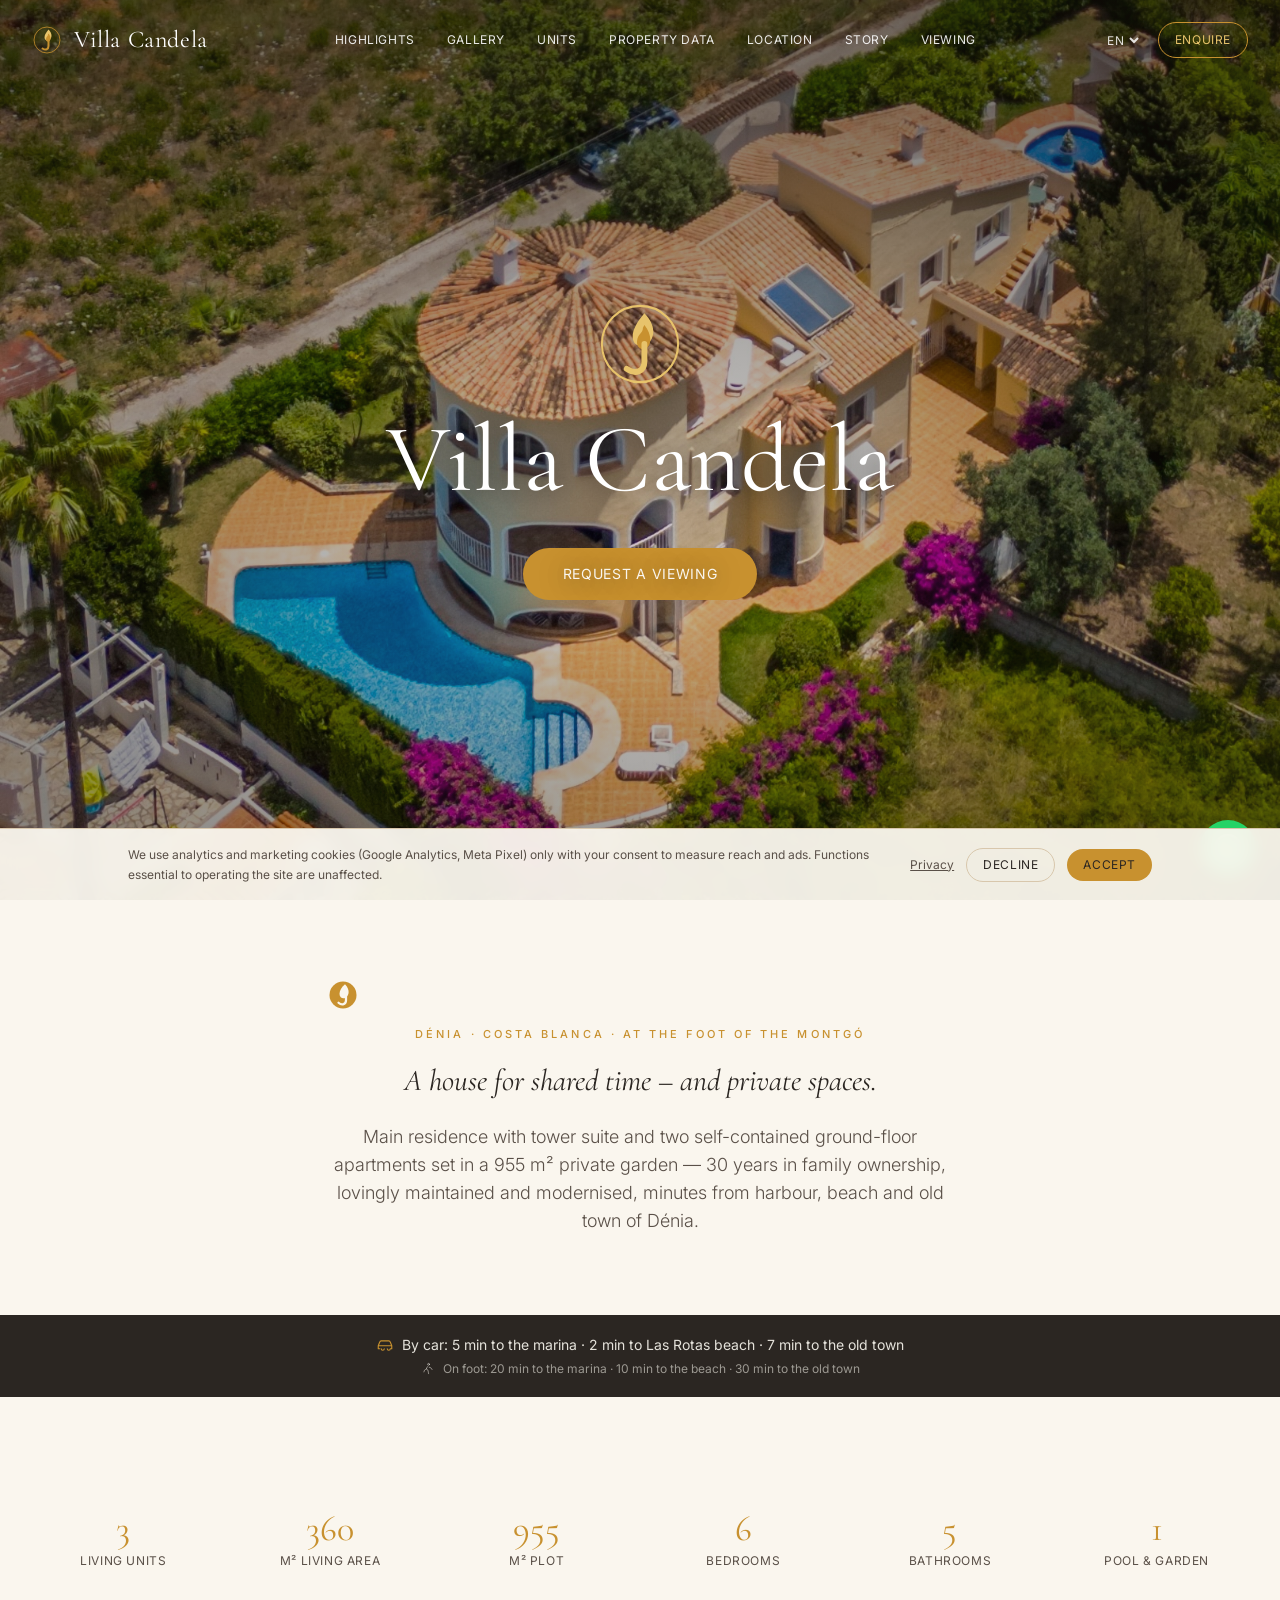
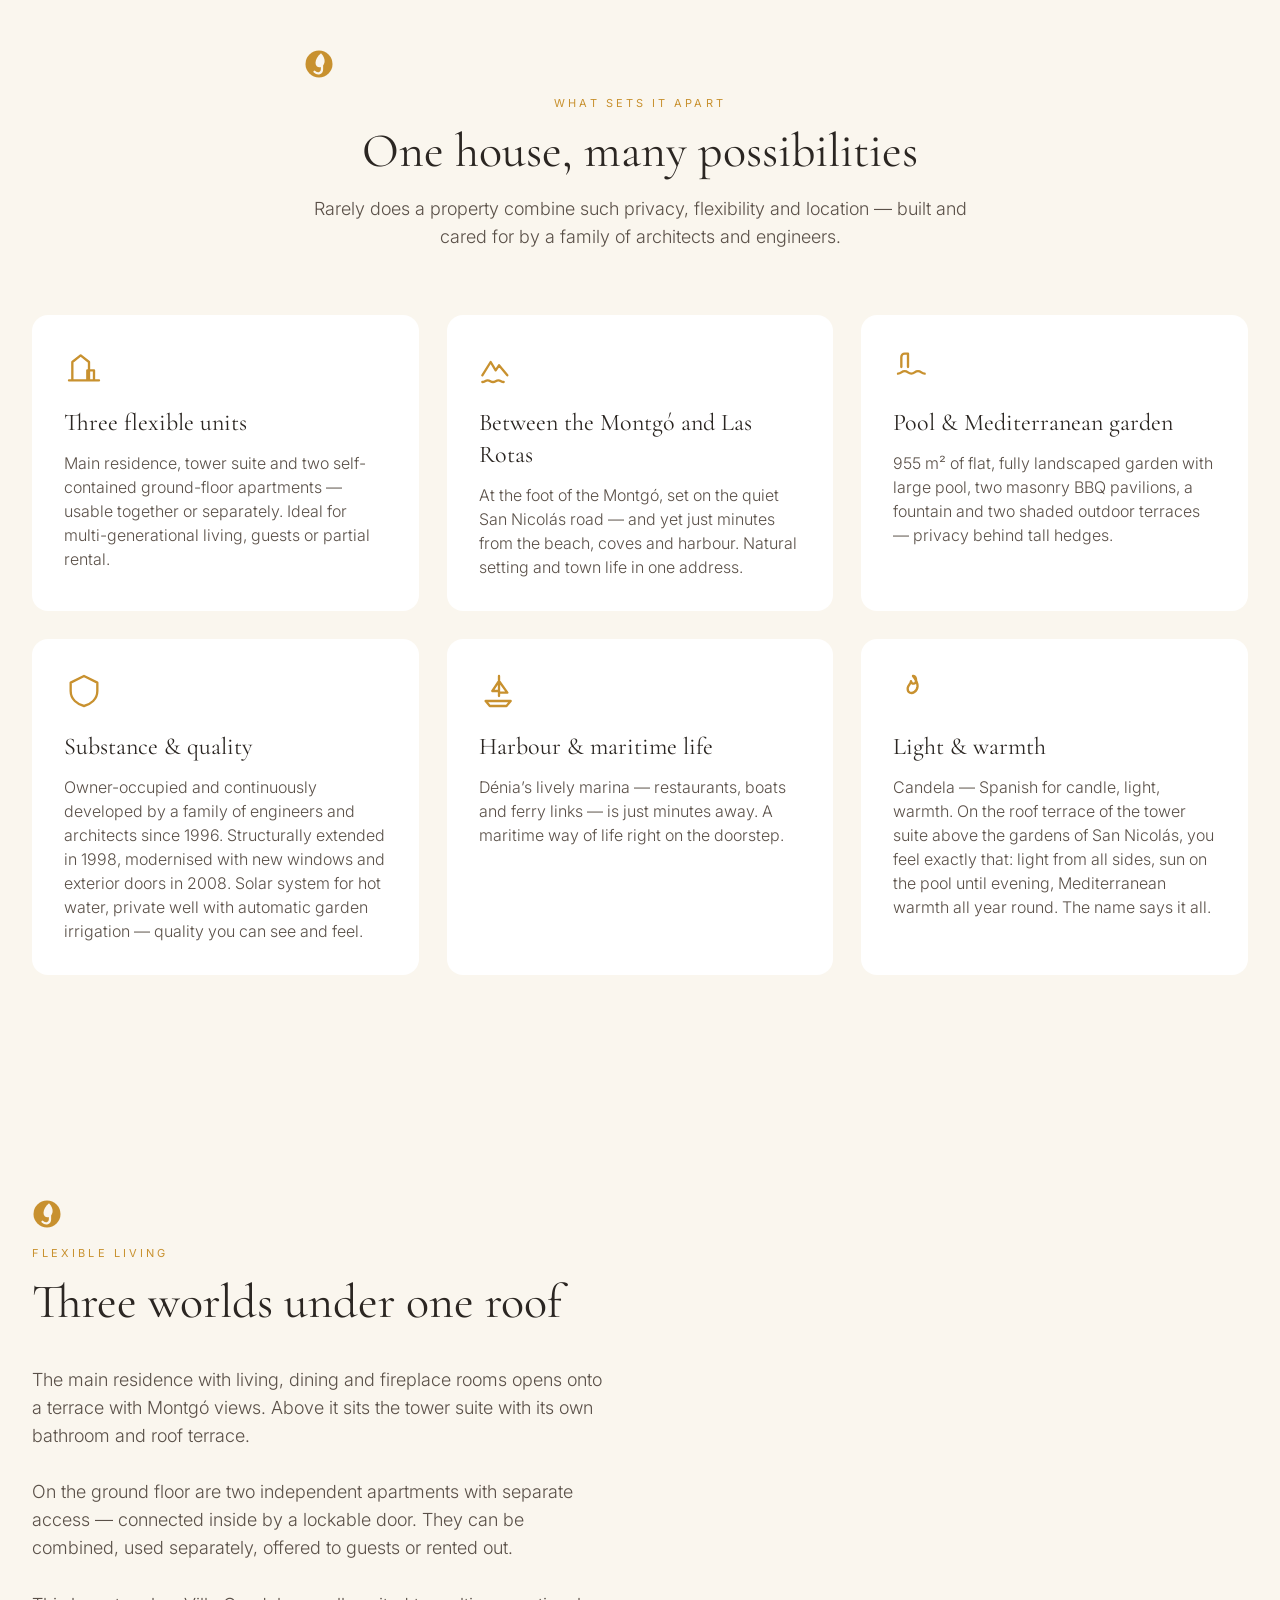
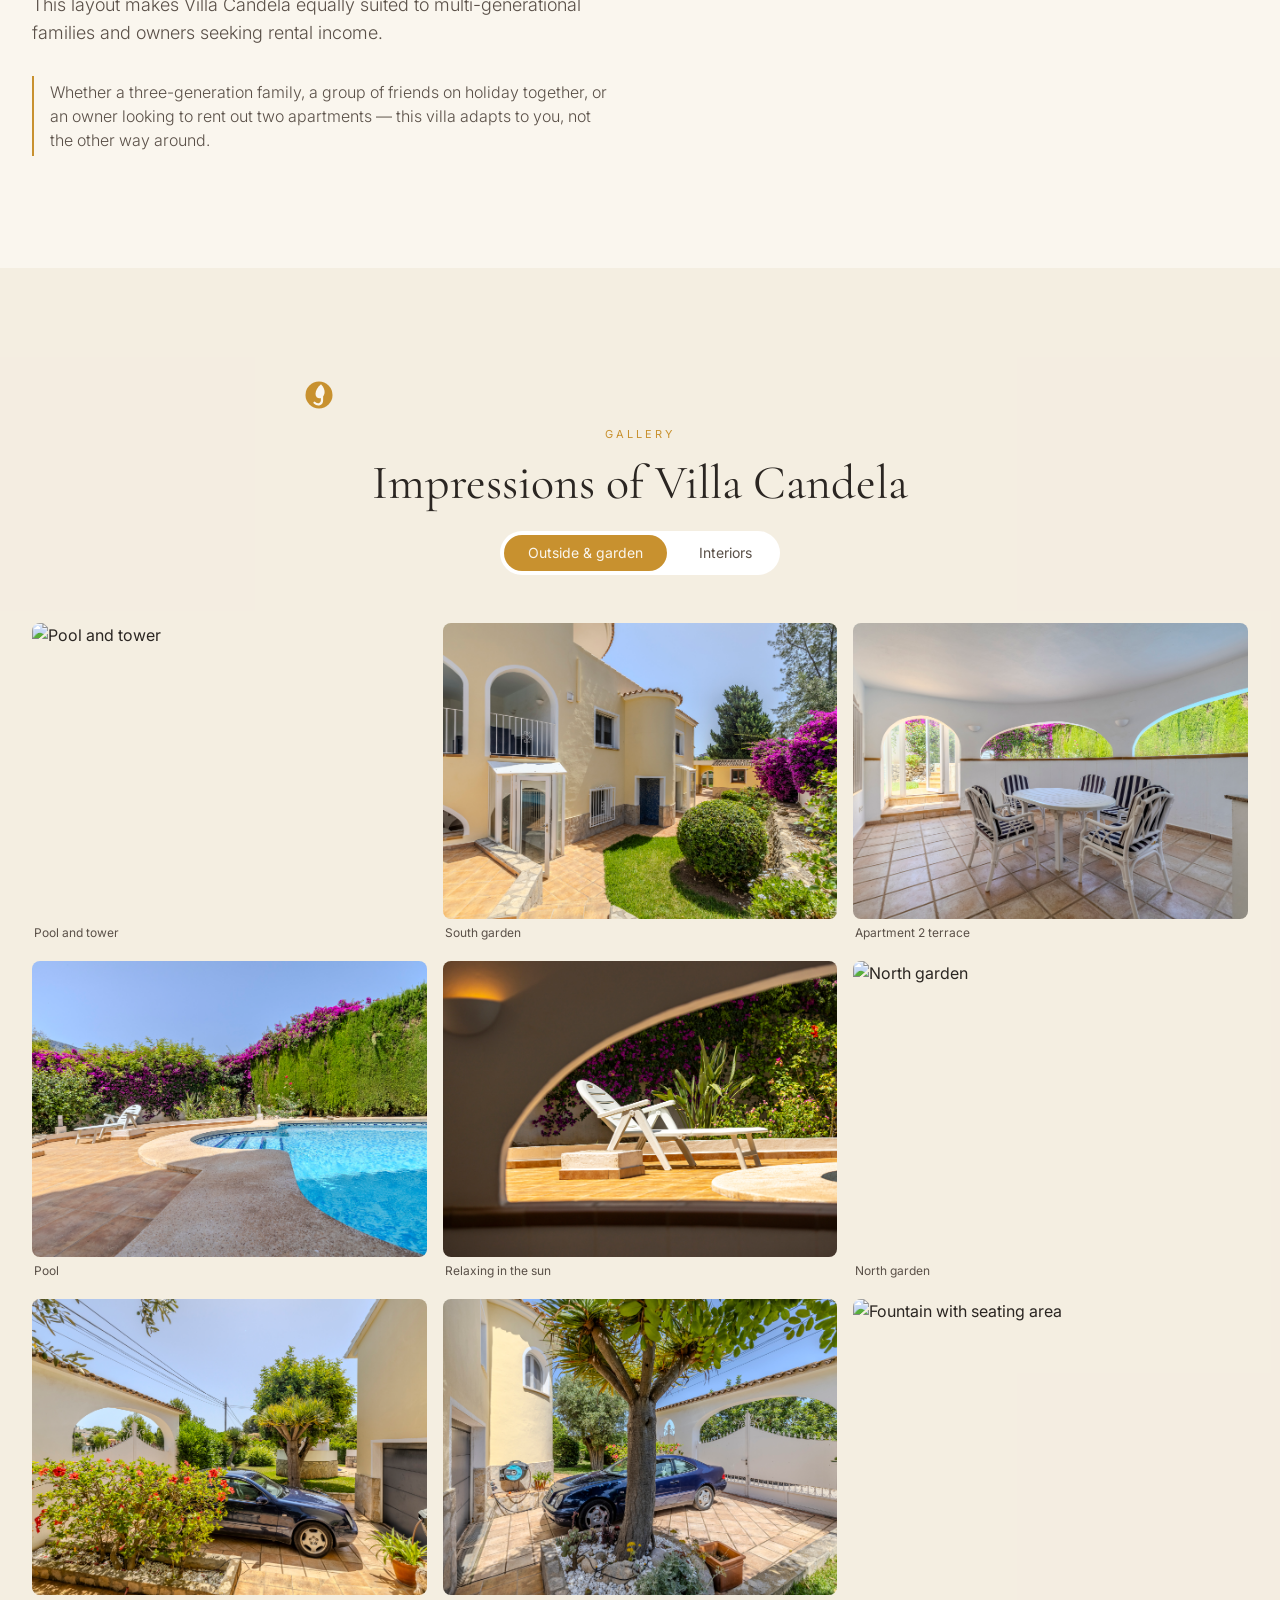
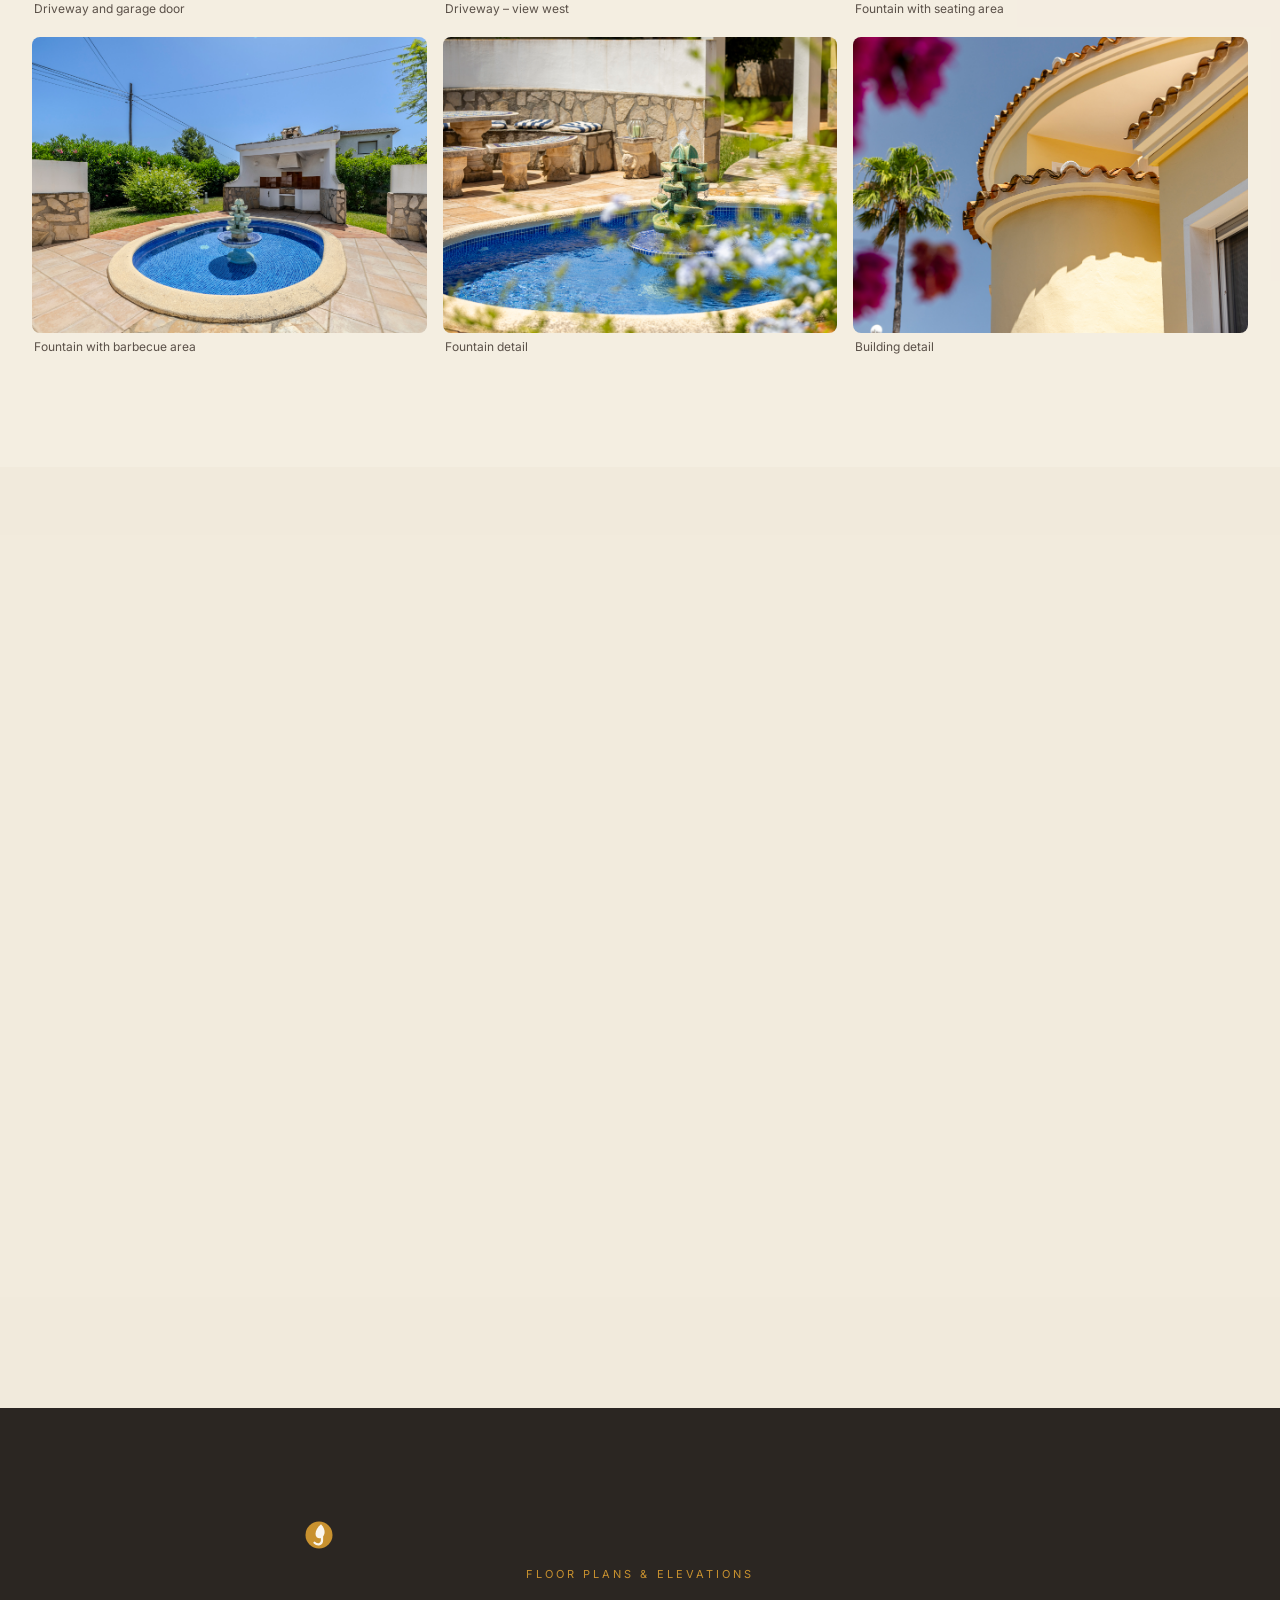
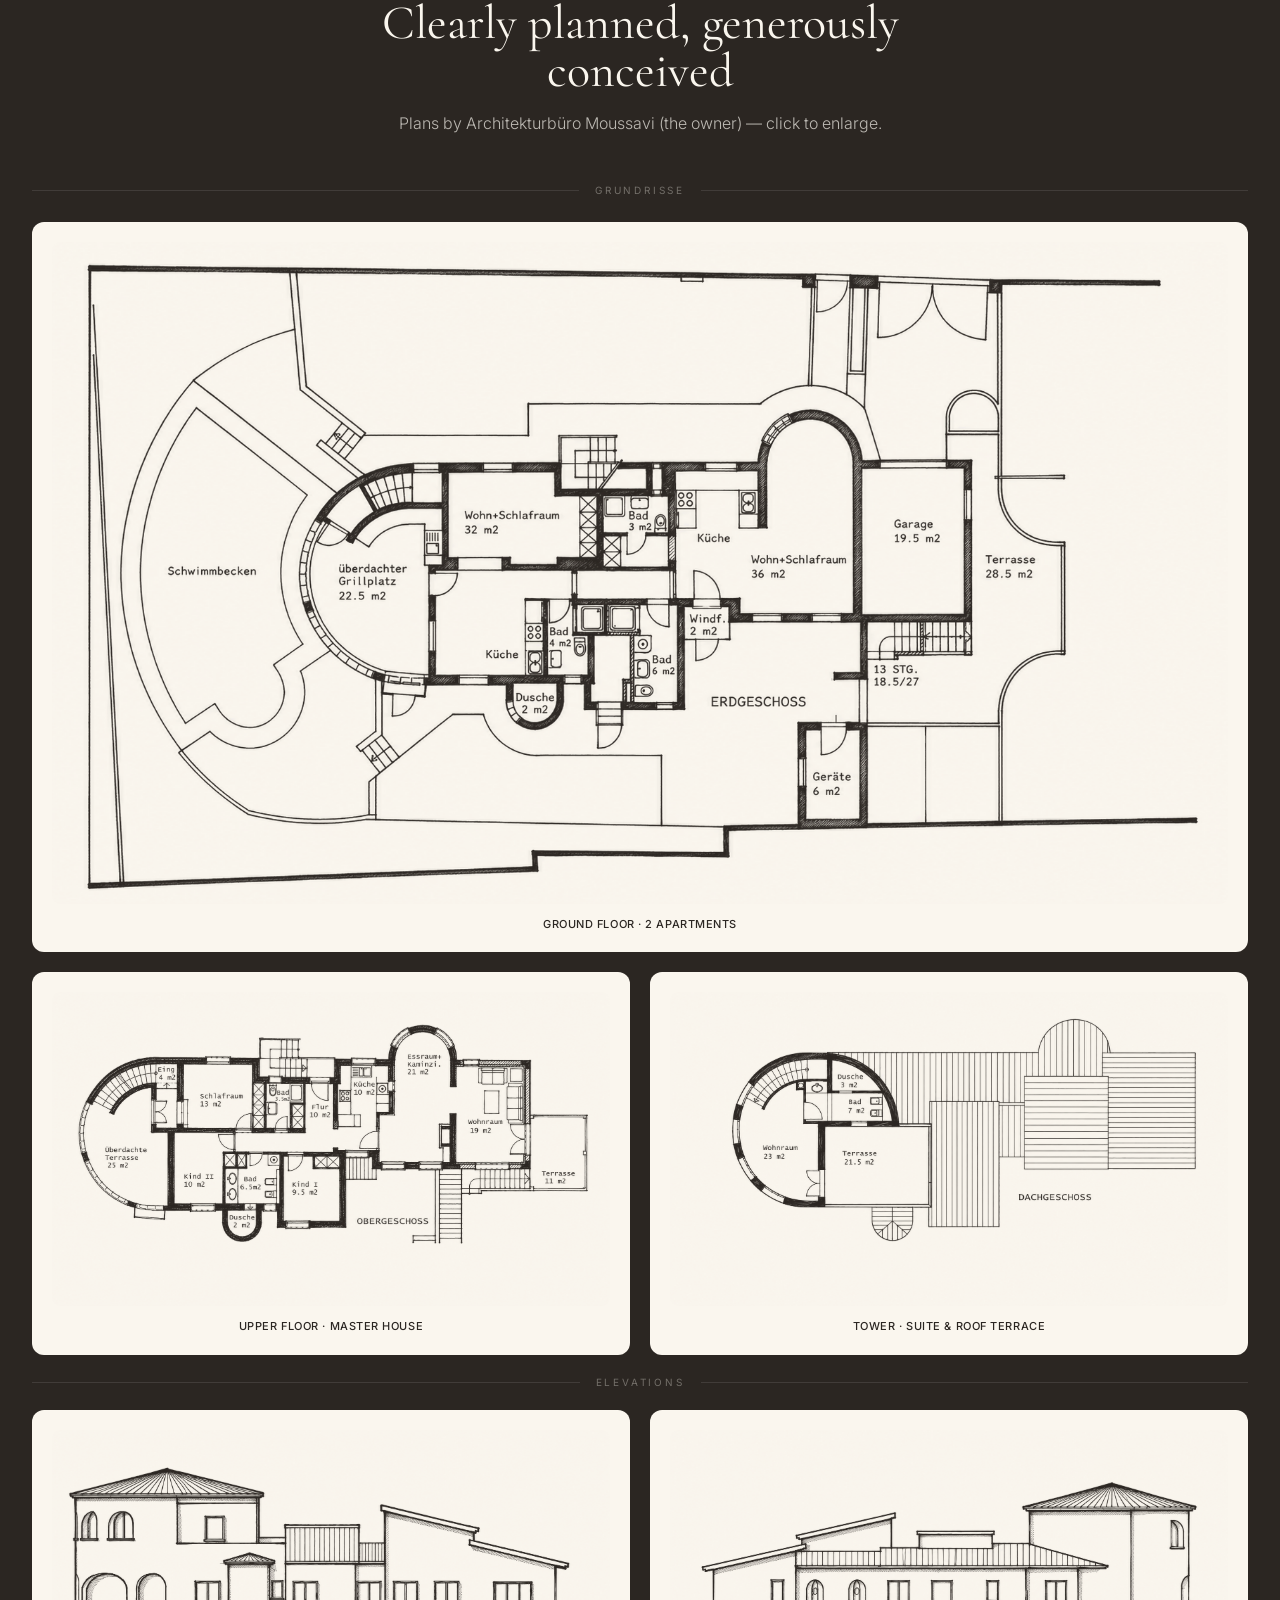
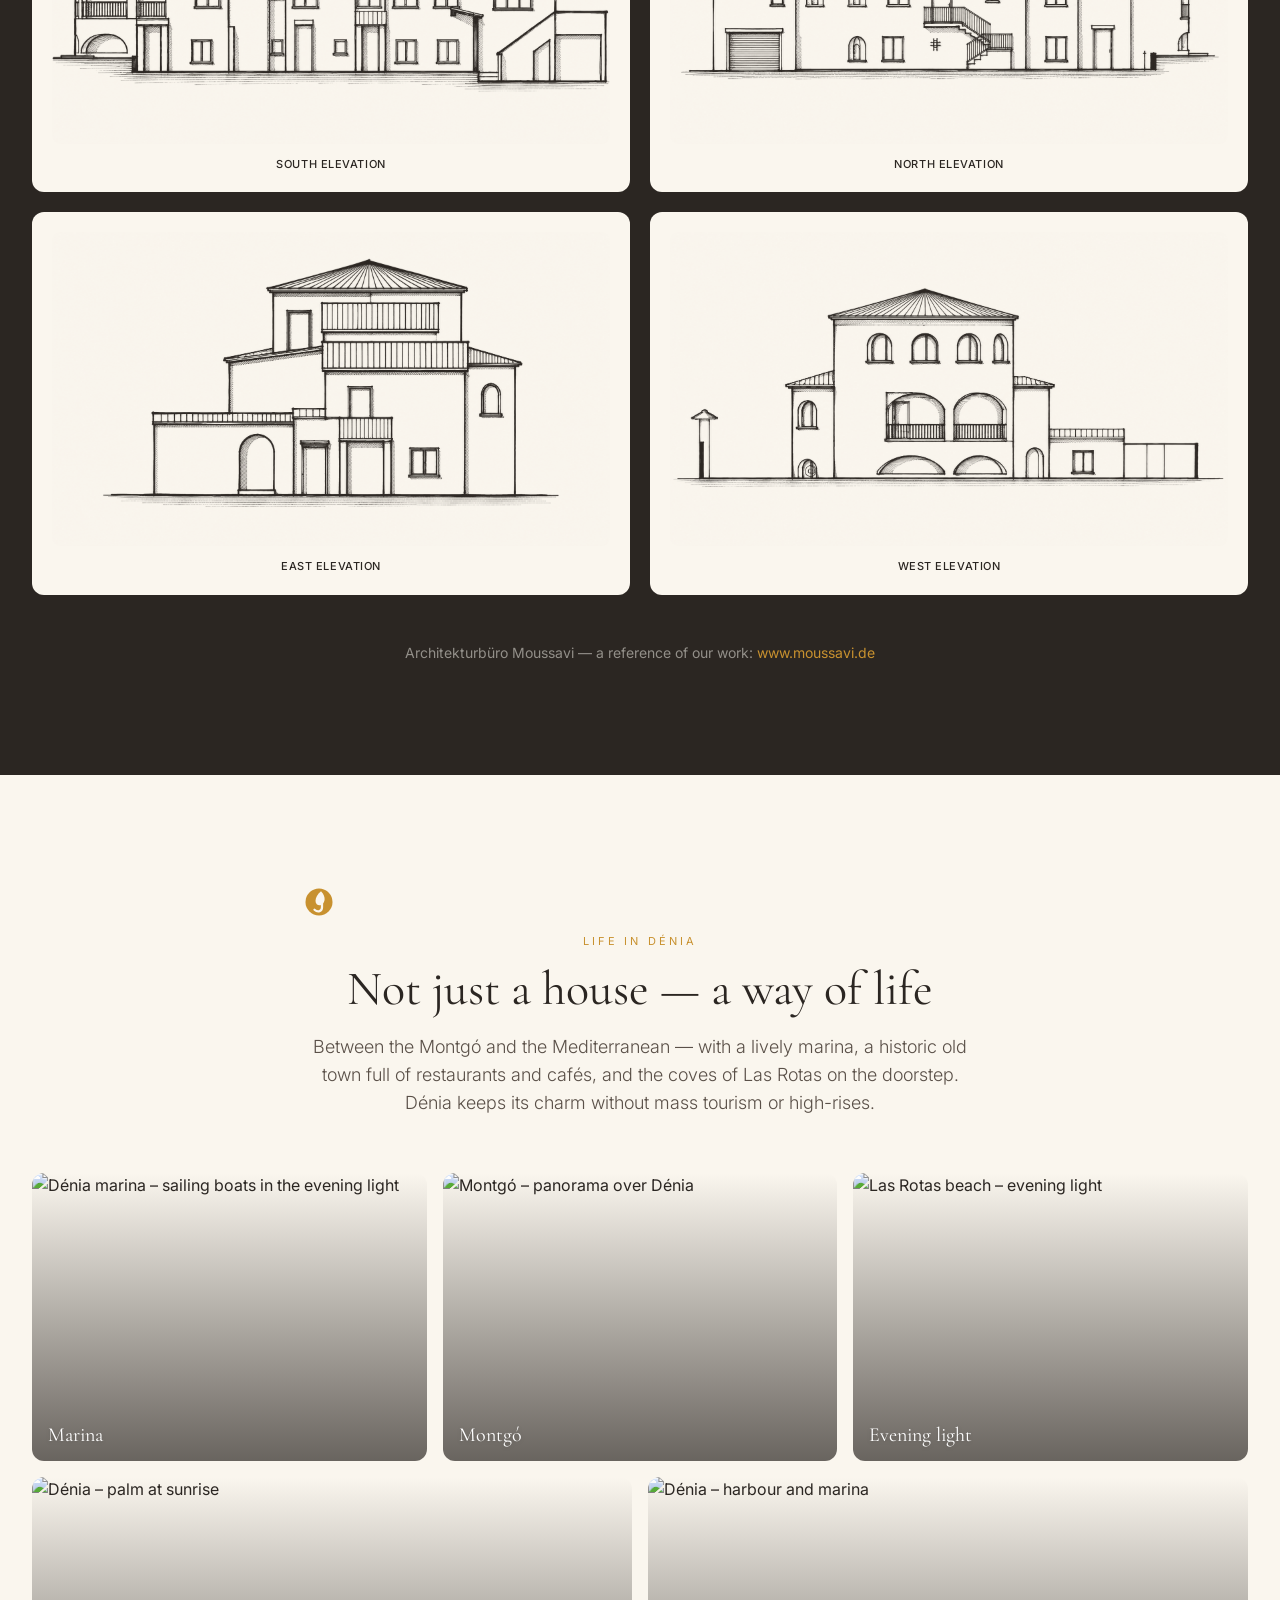
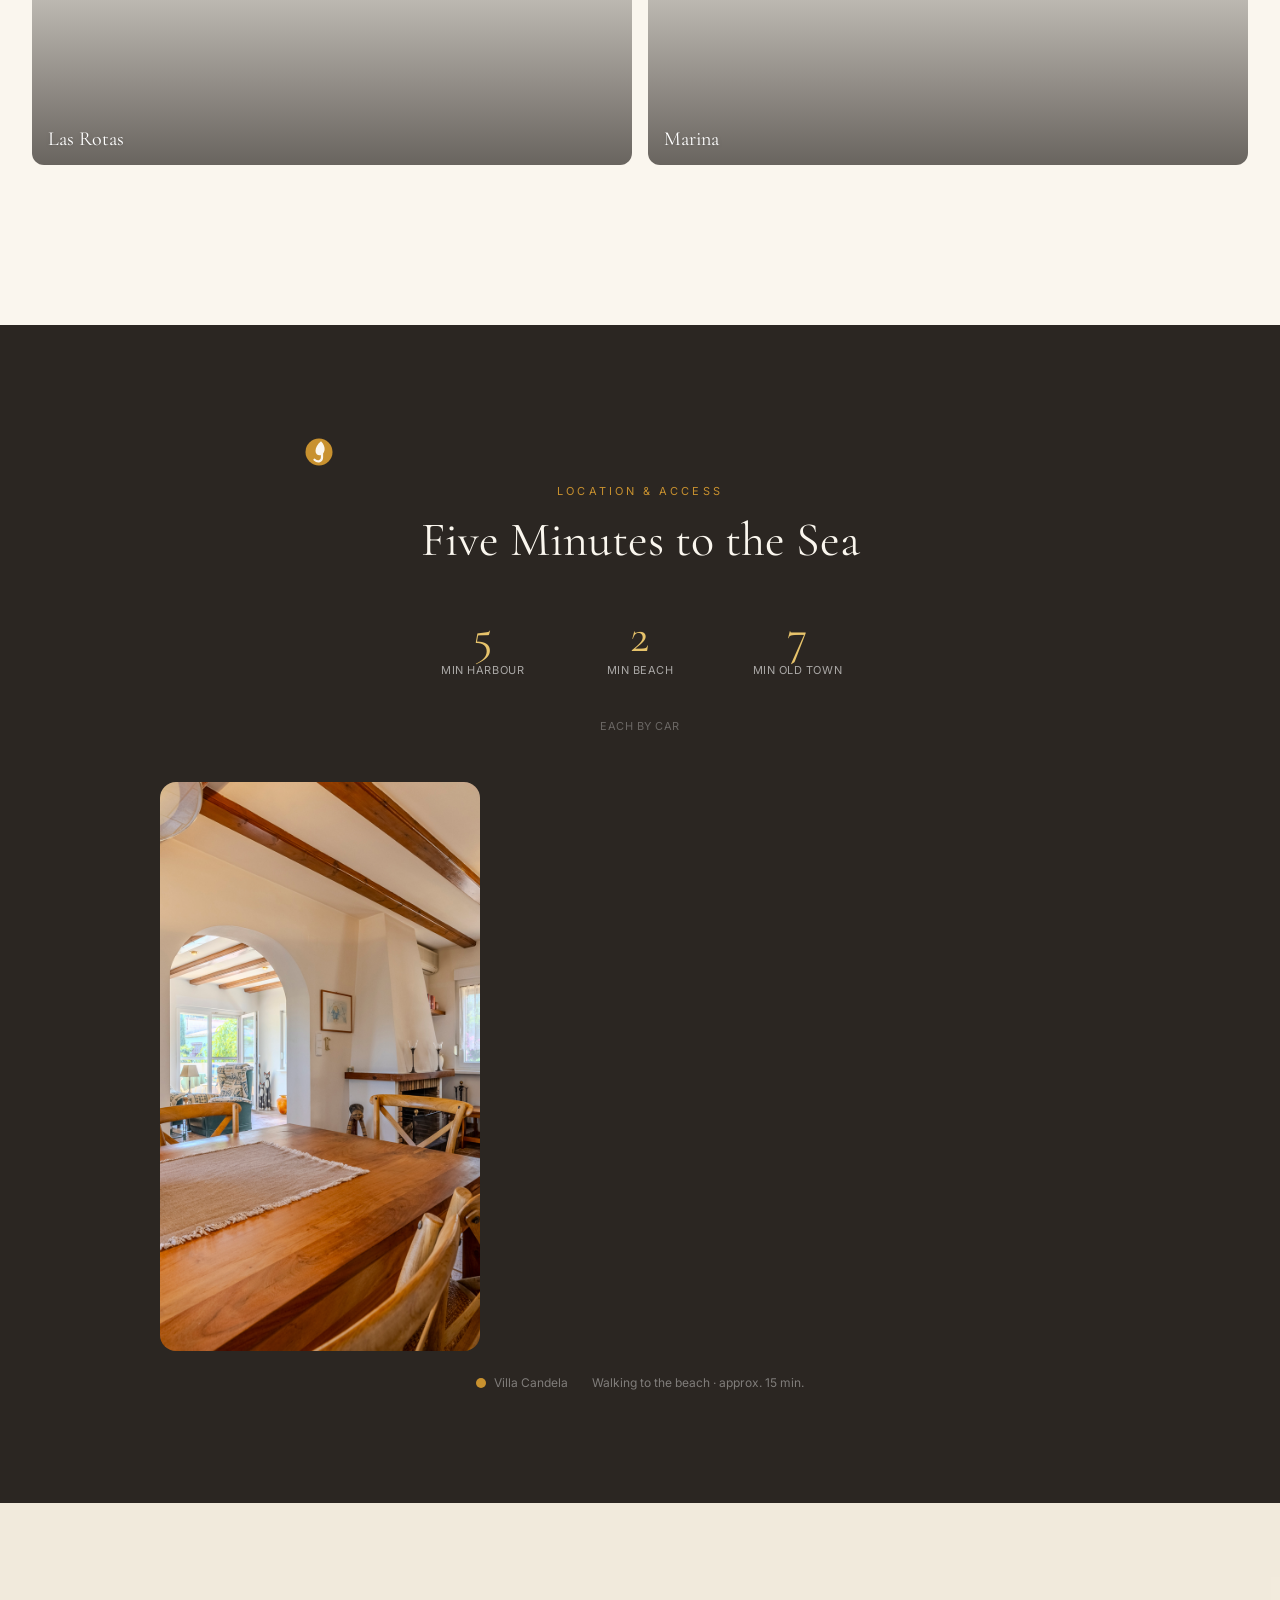
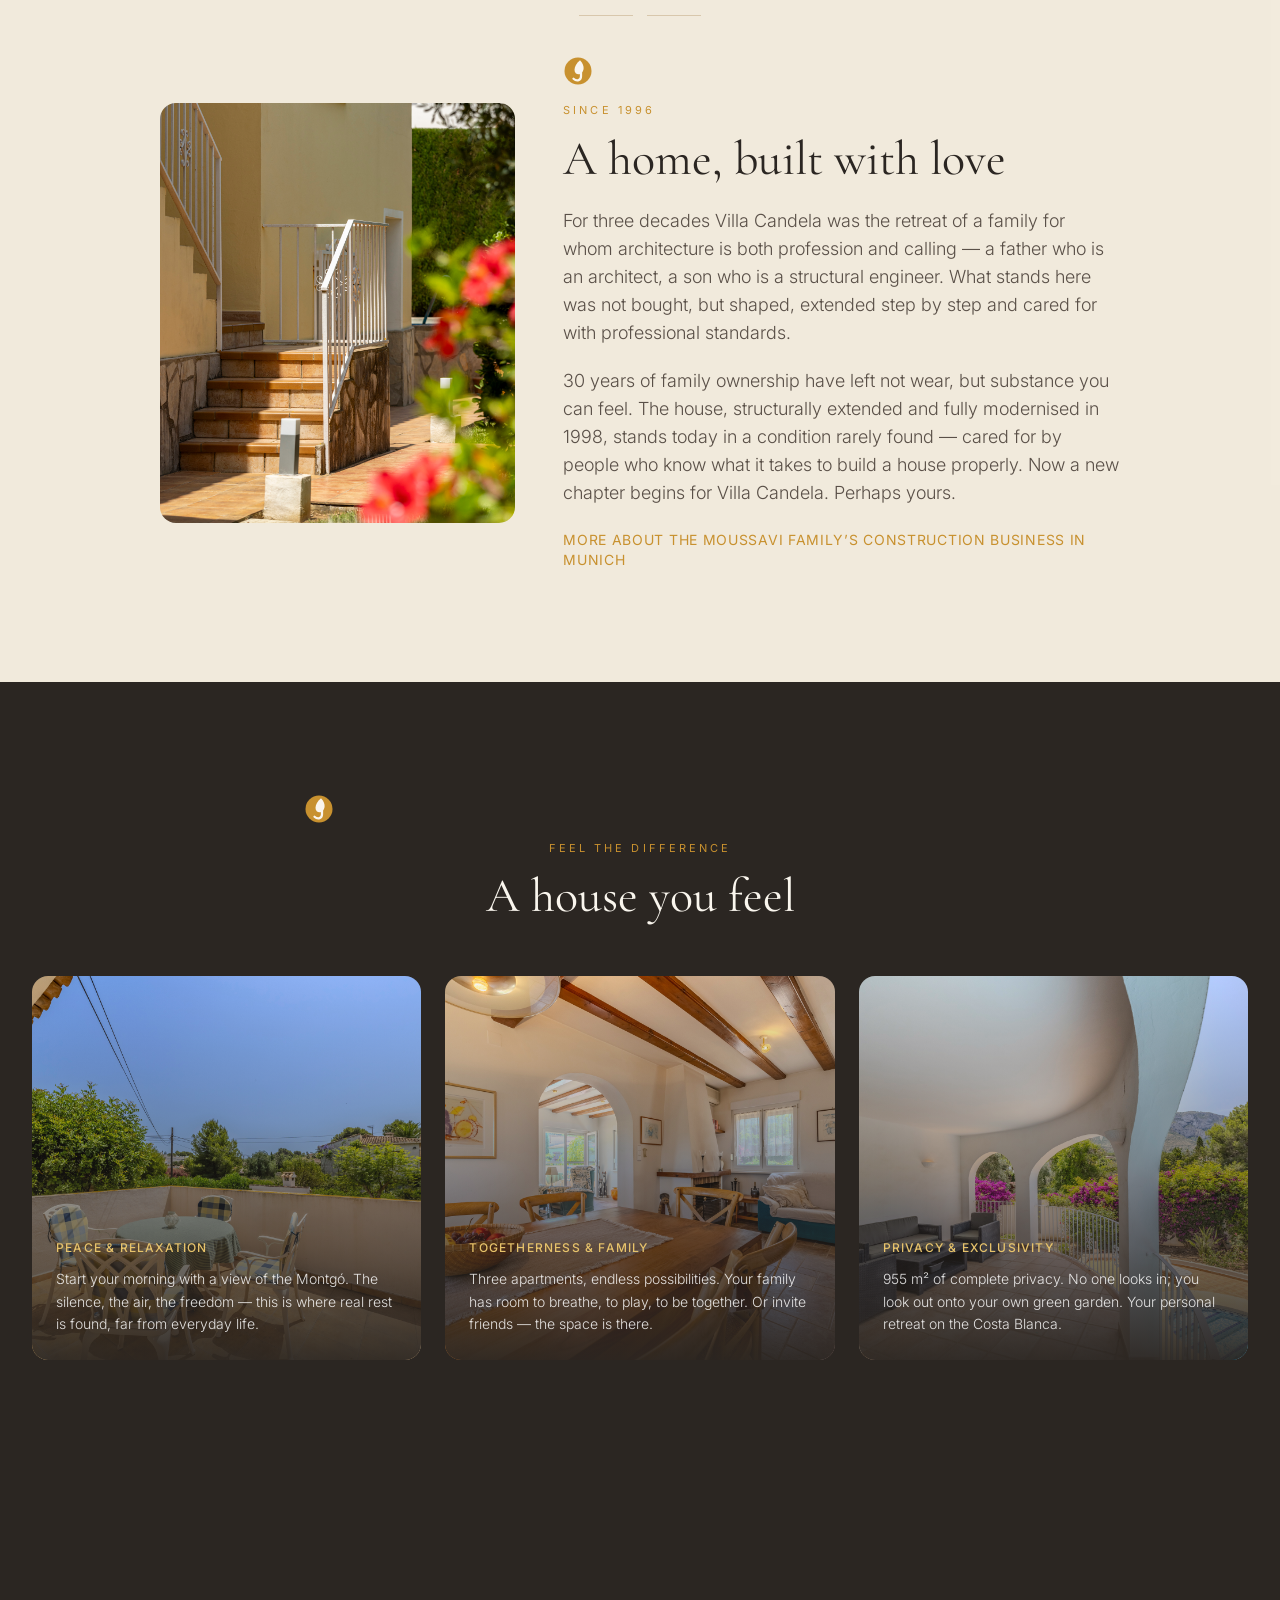
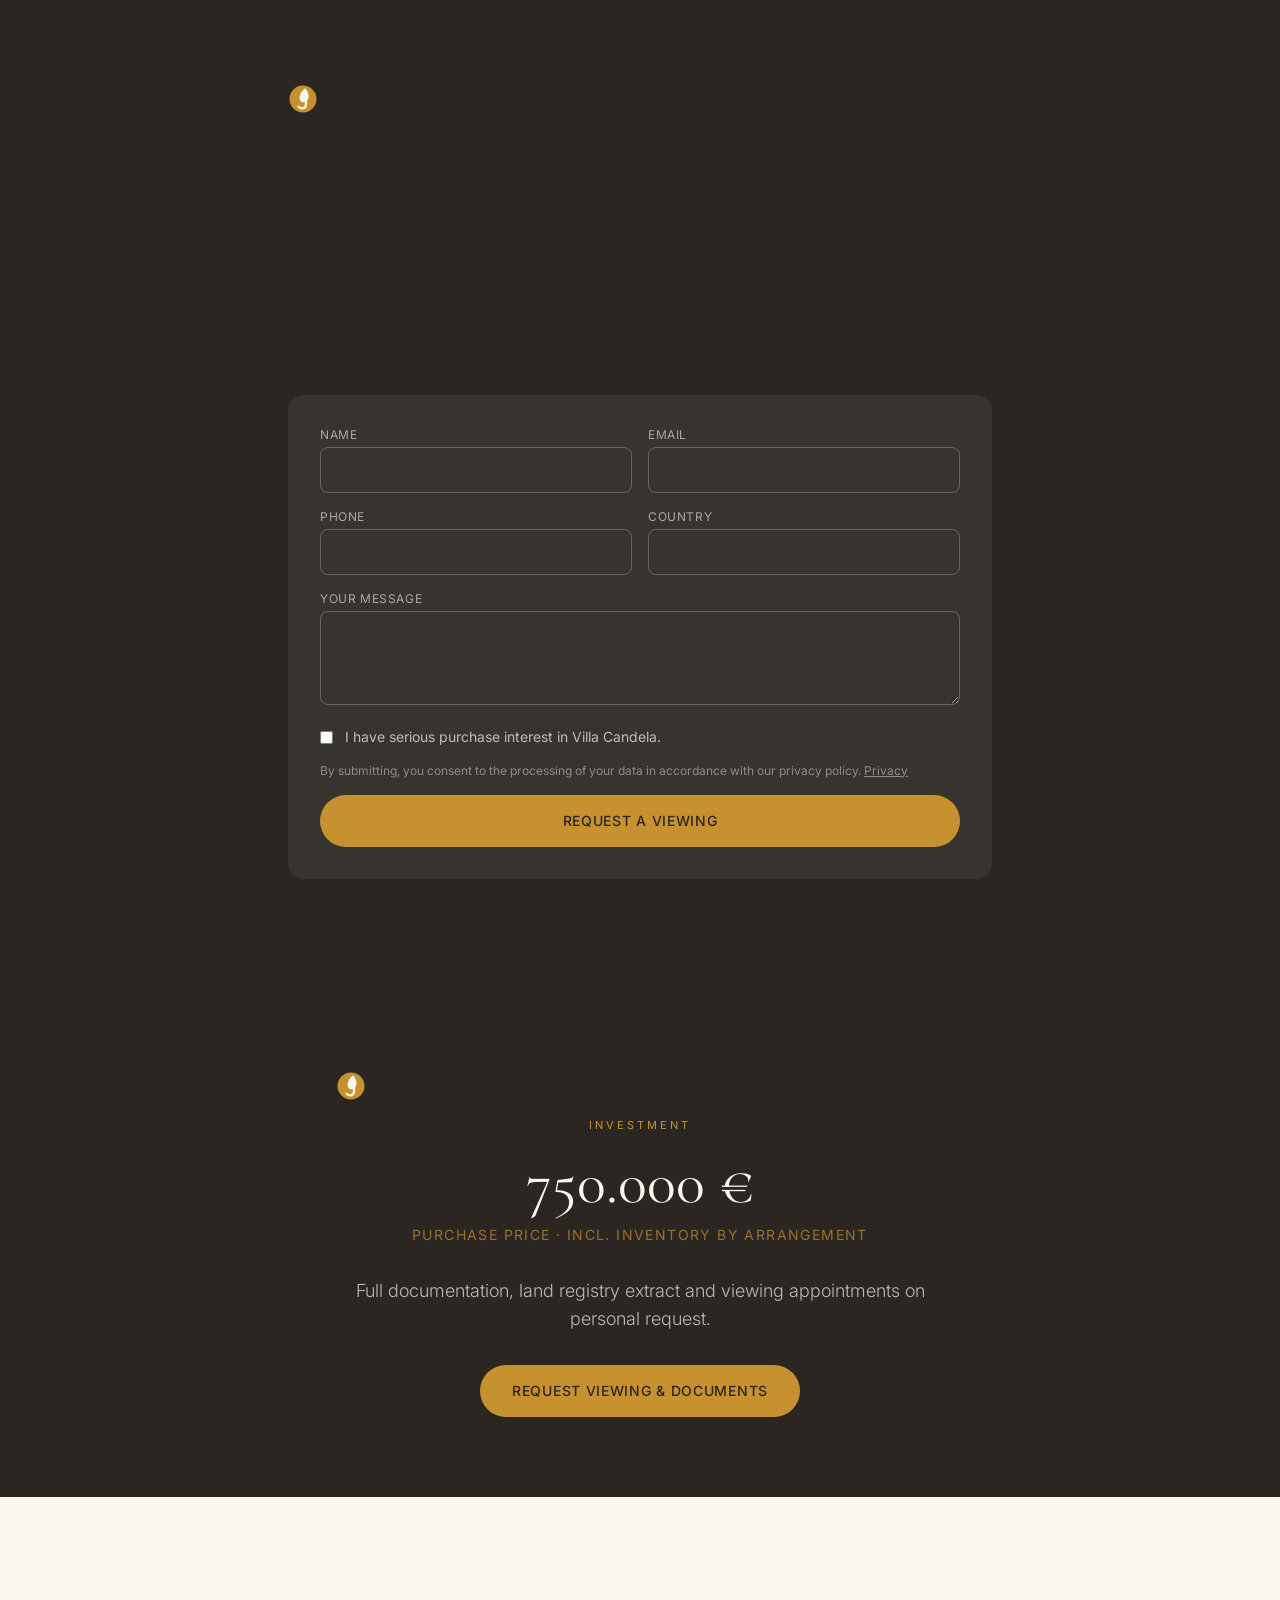
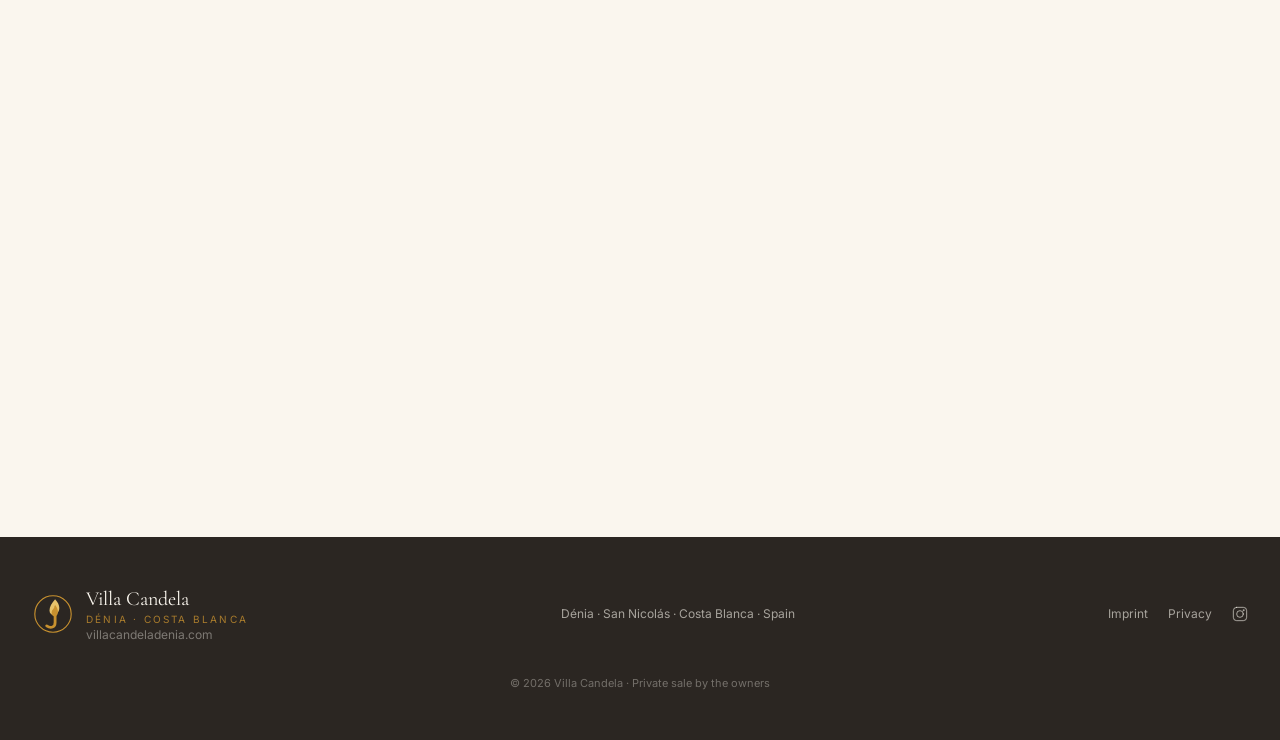
==== commit 35b3377d: "WhatsApp: vorausgefüllter Chat-Text (6 Sprachen) + Desktop-QR-Fallback statt totem WhatsApp-Web-Logi" ====
--- a/index.html
+++ b/index.html
@@ -617,7 +617,7 @@
     </div>
     <div class="flex flex-col sm:flex-row gap-4 justify-center mb-6">
       <a href="mailto:hola@villacandeladenia.com?subject=Villa%20Candela" onclick="trackEvent('email_click','contact_section')" class="bg-ink text-cream px-8 py-4 rounded-full text-sm uppercase tracking-wider hover:bg-ink/80 transition">hola@villacandeladenia.com</a>
-      <a href="https://wa.me/491792955522" target="_blank" rel="noopener" onclick="trackEvent('whatsapp_click','contact_section')" class="border border-ink px-8 py-4 rounded-full text-sm uppercase tracking-wider hover:bg-ink hover:text-cream transition" data-i18n="con_wa">WhatsApp schreiben</a>
+      <a href="https://wa.me/491792955522" target="_blank" rel="noopener" onclick="handleWa(event,'contact_section')" class="border border-ink px-8 py-4 rounded-full text-sm uppercase tracking-wider hover:bg-ink hover:text-cream transition" data-i18n="con_wa">WhatsApp schreiben</a>
     </div>
     <a href="https://instagram.com/villacandeladenia" target="_blank" rel="noopener" onclick="trackEvent('instagram_click','contact_section')" class="inline-flex items-center gap-2 text-inksoft/60 hover:text-ember transition text-sm">
       <svg width="18" height="18" viewBox="0 0 24 24" fill="none" stroke="currentColor" stroke-width="1.5" stroke-linecap="round" stroke-linejoin="round" aria-hidden="true"><rect x="2" y="2" width="20" height="20" rx="5"/><circle cx="12" cy="12" r="5"/><circle cx="17.5" cy="6.5" r="1.5" fill="currentColor" stroke="none"/></svg>
@@ -656,7 +656,7 @@
   <p class="text-center text-[11px] text-cream/35 mt-8">© 2026 Villa Candela · <span data-i18n="foot_rights">Privatverkauf durch die Eigentümer</span></p>
 </footer>
 
-<a href="https://wa.me/491792955522" target="_blank" rel="noopener" aria-label="WhatsApp" onclick="trackEvent('whatsapp_click','float_button')" class="fixed bottom-6 right-6 z-50 w-14 h-14 rounded-full bg-[#25D366] flex items-center justify-center shadow-lg hover:scale-105 transition">
+<a href="https://wa.me/491792955522" target="_blank" rel="noopener" aria-label="WhatsApp" onclick="handleWa(event,'float_button')" class="fixed bottom-6 right-6 z-50 w-14 h-14 rounded-full bg-[#25D366] flex items-center justify-center shadow-lg hover:scale-105 transition">
   <svg width="28" height="28" viewBox="0 0 24 24" fill="white"><path d="M.057 24l1.687-6.163a11.867 11.867 0 01-1.587-5.945C.16 5.335 5.495 0 12.05 0a11.82 11.82 0 018.413 3.488 11.82 11.82 0 013.48 8.414c-.003 6.557-5.338 11.892-11.893 11.892a11.9 11.9 0 01-5.688-1.448L.057 24zm6.597-3.807c1.676.995 3.276 1.591 5.392 1.592 5.448 0 9.886-4.434 9.889-9.885.002-5.462-4.415-9.89-9.881-9.892-5.452 0-9.887 4.434-9.889 9.884a9.86 9.86 0 001.51 5.26l-.999 3.648 3.978-.607zm11.387-5.464c-.074-.124-.272-.198-.57-.347-.297-.149-1.758-.868-2.031-.967-.272-.099-.47-.149-.669.149-.198.297-.768.967-.941 1.165-.173.198-.347.223-.644.074-.297-.149-1.255-.462-2.39-1.475-.883-.788-1.48-1.761-1.653-2.059-.173-.297-.018-.458.13-.606.134-.133.297-.347.446-.521.151-.172.2-.296.3-.495.099-.198.05-.372-.025-.521-.075-.148-.669-1.611-.916-2.206-.242-.579-.487-.501-.669-.51l-.57-.01c-.198 0-.52.074-.792.372s-1.04 1.016-1.04 2.479 1.065 2.876 1.213 3.074c.149.198 2.095 3.2 5.076 4.487.71.306 1.263.489 1.694.626.712.226 1.36.194 1.872.118.571-.085 1.758-.719 2.006-1.413.248-.695.248-1.29.173-1.414z"/></svg>
 </a>
 
@@ -691,6 +691,48 @@
   }
   if(typeof fbq !== 'undefined') {
     fbq('trackCustom', action, {label:label});
+  }
+}
+
+// WhatsApp: vorausgefüllter Text (sprachabhängig) + Desktop-QR-Fallback
+// Grund: wa.me öffnet auf Desktop ohne aktive WhatsApp-Web-Session nur einen
+// nutzlosen Login/QR-Screen. Mobile funktioniert direkt — dort bleibt der
+// normale Deep-Link, nur mit vorausgefülltem Text statt leerem Chat.
+function isMobileUA(){
+  return /Android|iPhone|iPad|iPod|Mobile|BlackBerry|Opera Mini|IEMobile/i.test(navigator.userAgent);
+}
+function waLink(){
+  const L = I18N[_lang] || I18N.de;
+  const msg = L.wa_prefill || I18N.de.wa_prefill;
+  return 'https://wa.me/491792955522?text=' + encodeURIComponent(msg);
+}
+function openWaModal(url){
+  let m = document.getElementById('wa-modal');
+  if(!m){
+    m = document.createElement('div');
+    m.id = 'wa-modal';
+    m.className = 'fixed inset-0 z-[100] bg-black/70 flex items-center justify-center p-6';
+    m.onclick = function(e){ if(e.target === m) m.remove(); };
+    document.body.appendChild(m);
+  }
+  const L = I18N[_lang] || I18N.de;
+  const qr = 'https://api.qrserver.com/v1/create-qr-code/?size=220x220&data=' + encodeURIComponent(url);
+  m.innerHTML = `<div class="bg-cream rounded-2xl p-8 max-w-sm w-full text-center relative shadow-2xl">
+    <button aria-label="${L.wa_modal_close||'Close'}" onclick="document.getElementById('wa-modal').remove()" class="absolute top-3 right-3 w-8 h-8 flex items-center justify-center rounded-full hover:bg-sand text-inksoft text-xl leading-none">&times;</button>
+    <p class="font-serif text-xl mb-2 text-ink">${L.wa_modal_title||''}</p>
+    <p class="text-sm text-inksoft mb-5">${L.wa_modal_text||''}</p>
+    <img src="${qr}" alt="WhatsApp QR" class="mx-auto rounded-lg border border-stone" width="220" height="220">
+    <a href="${url}" target="_blank" rel="noopener" class="block mt-5 text-xs uppercase tracking-wider text-amber hover:text-ember underline">${L.con_wa||'WhatsApp'}</a>
+  </div>`;
+}
+function handleWa(event, source){
+  if(event && event.preventDefault) event.preventDefault();
+  trackEvent('whatsapp_click', source);
+  const url = waLink();
+  if(isMobileUA()){
+    window.open(url, '_blank', 'noopener');
+  } else {
+    openWaModal(url);
   }
 }
 
@@ -826,6 +868,7 @@
   prox_kicker:"Lage & Erreichbarkeit",prox_title:"Fünf Minuten bis ans Meer",prox_video_note:"Drohnenvideo: Flug vom Haus zum Meer — folgt",prox_min_harbour:"Min. Hafen",prox_min_beach:"Min. Strand",prox_min_town:"Min. Altstadt",prox_by_car:"jeweils mit dem Auto",prox_legend_harbour:"Route zum Yachthafen",prox_legend_beach:"Route zu Las Rotas",prox_legend_villa:"Villa Candela",prox_legend_walk:"Fußweg zum Strand · ca. 15 Min.",
   emo_kicker:"Das Besondere erleben",emo_title:"Ein Haus, das man fühlt",emo1_title:"Ruhe & Entspannung",emo1_text:"Starten Sie Ihren Morgen mit Blick auf den Montgó. Die Stille, die Luft, die Freiheit — hier findet man echte Erholung, fernab vom Alltag.",emo2_title:"Zusammenkommen & Familie",emo2_text:"Drei Apartments, unbegrenzte Möglichkeiten. Ihre Familie hat Platz zum Atmen, zum Spielen, zum Zusammensein. Oder laden Sie Freunde ein — der Platz ist da.",emo3_title:"Privatsphäre & Exklusivität",emo3_text:"955 m² vollständige Privatsphäre. Niemand schaut herein, Sie schauen hinaus auf Ihren eigenen grünen Garten. Ihre persönliche Rückzugsoase an der Costa Blanca.",
   con_kicker:"Kontakt",con_title:"Sprechen wir über Villa Candela",con_sub:"Direkt mit den Eigentümern — persönlich und auf Augenhöhe. Wir freuen uns auf Ihre Nachricht.",con_wa:"WhatsApp schreiben",con_noagent:"Direkter Kontakt mit den Eigentümern · Persönliche Begleitung bis zur Besichtigung",con_instagram:"Instagram folgen",
+  wa_prefill:"Hallo Armin, ich interessiere mich für Villa Candela in Dénia und hätte gerne weitere Informationen.",wa_modal_title:"Chatte mit deinem Handy",wa_modal_text:"Scanne diesen QR-Code mit der Kamera deines Handys, um den WhatsApp-Chat direkt zu öffnen.",wa_modal_close:"Schließen",
   foot_loc:"Dénia · San Nicolás · Costa Blanca · Spanien",foot_imprint:"Impressum",foot_privacy:"Datenschutz",foot_rights:"Privatverkauf durch die Eigentümer",
   cap_ext_01:"Pool und Turm",cap_ext_02:"Südgarten",cap_ext_03:"Terrasse Apartment 2",cap_ext_04:"Pool",cap_ext_05:"Relaxen in der Sonne",cap_ext_06:"Nordgarten",cap_ext_07:"Einfahrt und Garagentor",cap_ext_08:"Einfahrt – Blick nach Westen",cap_ext_09:"Springbrunnen mit Sitzecke",
   cap_ext_10:"Springbrunnen mit Grillplatz",cap_ext_11:"Detail Springbrunnen",cap_ext_12:"Detail Gebäude",
@@ -865,6 +908,7 @@
   prox_kicker:"Location & Access",prox_title:"Five Minutes to the Sea",prox_video_note:"Drone video: flight from the house to the sea — coming soon",prox_min_harbour:"min harbour",prox_min_beach:"min beach",prox_min_town:"min old town",prox_by_car:"each by car",prox_legend_harbour:"Route to the marina",prox_legend_beach:"Route to Las Rotas",prox_legend_villa:"Villa Candela",prox_legend_walk:"Walking to the beach · approx. 15 min.",
   emo_kicker:"Feel the difference",emo_title:"A house you feel",emo1_title:"Peace & relaxation",emo1_text:"Start your morning with a view of the Montgó. The silence, the air, the freedom — this is where real rest is found, far from everyday life.",emo2_title:"Togetherness & family",emo2_text:"Three apartments, endless possibilities. Your family has room to breathe, to play, to be together. Or invite friends — the space is there.",emo3_title:"Privacy & exclusivity",emo3_text:"955 m² of complete privacy. No one looks in; you look out onto your own green garden. Your personal retreat on the Costa Blanca.",
   con_kicker:"Contact",con_title:"Let's talk about Villa Candela",con_sub:"Directly with the owners — personal and on equal terms. We look forward to hearing from you.",con_wa:"Message on WhatsApp",con_noagent:"Direct contact with the owners · Personal guidance from enquiry to viewing",con_instagram:"Follow on Instagram",
+  wa_prefill:"Hello Armin, I'm interested in Villa Candela in Dénia and would like more information.",wa_modal_title:"Chat from your phone",wa_modal_text:"Scan this QR code with your phone's camera to open the WhatsApp chat directly.",wa_modal_close:"Close",
   foot_loc:"Dénia · San Nicolás · Costa Blanca · Spain",foot_imprint:"Imprint",foot_privacy:"Privacy",foot_rights:"Private sale by the owners",
   cap_ext_01:"Pool and tower",cap_ext_02:"South garden",cap_ext_03:"Apartment 2 terrace",cap_ext_04:"Pool",cap_ext_05:"Relaxing in the sun",cap_ext_06:"North garden",cap_ext_07:"Driveway and garage door",cap_ext_08:"Driveway – view west",cap_ext_09:"Fountain with seating area",cap_ext_10:"Fountain with barbecue area",cap_ext_11:"Fountain detail",cap_ext_12:"Building detail",
   cap_main_01:"Entrance area",cap_main_02:"Kitchen with view of the fireplace",cap_main_03:"Kitchen",cap_main_04:"View towards the living room",cap_main_05:"Dining room",cap_main_06:"View from dining room towards the fireplace",cap_main_07:"Living room",cap_main_08:"Living room East terrace",cap_main_09:"View from the terrace to the fountain",cap_main_10:"View from the living room to the dining room",cap_main_11:"Children's room",cap_main_12:"Study",cap_main_13:"Bedroom",cap_main_14:"West terrace",cap_main_15:"Tower room",cap_main_16:"Tower room terrace",cap_main_17:"Tower room bathroom",cap_main_18:"View from the tower room terrace to the Montgó",
@@ -900,6 +944,7 @@
   prox_kicker:"Ubicación y acceso",prox_title:"Cinco minutos hasta el mar",prox_video_note:"Vídeo de dron: vuelo desde la casa hasta el mar — próximamente",prox_min_harbour:"min puerto",prox_min_beach:"min playa",prox_min_town:"min casco",prox_by_car:"en coche",prox_legend_harbour:"Ruta al puerto deportivo",prox_legend_beach:"Ruta a Las Rotas",prox_legend_villa:"Villa Candela",prox_legend_walk:"A pie hasta la playa · aprox. 15 min.",
   emo_kicker:"Sentir la diferencia",emo_title:"Una casa que se siente",emo1_title:"Calma y descanso",emo1_text:"Empiece su mañana con vistas al Montgó. El silencio, el aire, la libertad — aquí se encuentra el descanso verdadero, lejos de la rutina.",emo2_title:"Reunirse y familia",emo2_text:"Tres apartamentos, posibilidades infinitas. Su familia tiene espacio para respirar, jugar y estar juntos. O invite a amigos — el espacio está ahí.",emo3_title:"Privacidad y exclusividad",emo3_text:"955 m² de total privacidad. Nadie mira hacia adentro; usted mira hacia su propio jardín verde. Su retiro personal en la Costa Blanca.",
   con_kicker:"Contacto",con_title:"Hablemos de Villa Candela",con_sub:"Directamente con los propietarios — de forma personal y de igual a igual. Esperamos su mensaje.",con_wa:"Escribir por WhatsApp",con_noagent:"Contacto directo con los propietarios · Acompañamiento personal hasta la visita",con_instagram:"Seguir en Instagram",
+  wa_prefill:"Hola Armin, estoy interesado/a en Villa Candela en Dénia y me gustaría recibir más información.",wa_modal_title:"Chatea desde tu móvil",wa_modal_text:"Escanea este código QR con la cámara de tu móvil para abrir el chat de WhatsApp directamente.",wa_modal_close:"Cerrar",
   foot_loc:"Dénia · San Nicolás · Costa Blanca · España",foot_imprint:"Aviso legal",foot_privacy:"Privacidad",foot_rights:"Venta privada por los propietarios",
   cap_ext_01:"Piscina y torre",cap_ext_02:"Jardín sur",cap_ext_03:"Terraza Apartamento 2",cap_ext_04:"Piscina",cap_ext_05:"Relajarse al sol",cap_ext_06:"Jardín norte",cap_ext_07:"Acceso y puerta de garaje",cap_ext_08:"Acceso – vista al oeste",cap_ext_09:"Fuente con zona de descanso",cap_ext_10:"Fuente con zona de barbacoa",cap_ext_11:"Detalle fuente",cap_ext_12:"Detalle edificio",
   cap_main_01:"Zona de entrada",cap_main_02:"Cocina con vistas a la chimenea",cap_main_03:"Cocina",cap_main_04:"Vista hacia el salón",cap_main_05:"Comedor",cap_main_06:"Vista desde el comedor hacia la chimenea",cap_main_07:"Salón",cap_main_08:"Salón Terraza Este",cap_main_09:"Vista desde la terraza a la fuente",cap_main_10:"Vista desde el salón al comedor",cap_main_11:"Habitación infantil",cap_main_12:"Despacho",cap_main_13:"Dormitorio",cap_main_14:"Terraza oeste",cap_main_15:"Sala de la torre",cap_main_16:"Terraza sala de la torre",cap_main_17:"Baño sala de la torre",cap_main_18:"Vista desde la terraza de la torre al Montgó",
@@ -935,6 +980,7 @@
   prox_kicker:"Ligging & bereikbaarheid",prox_title:"Vijf minuten tot de zee",prox_video_note:"Dronevideo: vlucht van het huis naar de zee — volgt",prox_min_harbour:"min haven",prox_min_beach:"min strand",prox_min_town:"min centrum",prox_by_car:"met de auto",prox_legend_harbour:"Route naar de jachthaven",prox_legend_beach:"Route naar Las Rotas",prox_legend_villa:"Villa Candela",prox_legend_walk:"Te voet naar het strand · ca. 15 min.",
   emo_kicker:"Voel het verschil",emo_title:"Een huis dat u voelt",emo1_title:"Rust & ontspanning",emo1_text:"Begin uw ochtend met uitzicht op de Montgó. De stilte, de lucht, de vrijheid — hier vindt u echte rust, ver van het dagelijks leven.",emo2_title:"Samenzijn & familie",emo2_text:"Drie appartementen, eindeloze mogelijkheden. Uw familie heeft ruimte om te ademen, te spelen, samen te zijn. Of nodig vrienden uit — de ruimte is er.",emo3_title:"Privacy & exclusiviteit",emo3_text:"955 m² volledige privacy. Niemand kijkt naar binnen; u kijkt naar buiten op uw eigen groene tuin. Uw persoonlijk toevluchtsoord aan de Costa Blanca.",
   con_kicker:"Contact",con_title:"Laten we over Villa Candela praten",con_sub:"Rechtstreeks met de eigenaren — persoonlijk en gelijkwaardig. Wij horen graag van u.",con_wa:"Bericht via WhatsApp",con_noagent:"Direct contact met de eigenaren · Persoonlijke begeleiding tot de bezichtiging",con_instagram:"Volgen op Instagram",
+  wa_prefill:"Hallo Armin, ik heb interesse in Villa Candela in Dénia en zou graag meer informatie ontvangen.",wa_modal_title:"Chat via je telefoon",wa_modal_text:"Scan deze QR-code met de camera van je telefoon om de WhatsApp-chat direct te openen.",wa_modal_close:"Sluiten",
   foot_loc:"Dénia · San Nicolás · Costa Blanca · Spanje",foot_imprint:"Colofon",foot_privacy:"Privacy",foot_rights:"Particuliere verkoop door de eigenaren",
   cap_ext_01:"Zwembad en toren",cap_ext_02:"Zuidtuin",cap_ext_03:"Terras Appartement 2",cap_ext_04:"Zwembad",cap_ext_05:"Ontspannen in de zon",cap_ext_06:"Noordtuin",cap_ext_07:"Oprit en garagedeur",cap_ext_08:"Oprit – uitzicht naar het westen",cap_ext_09:"Fontein met zithoek",cap_ext_10:"Fontein met barbecueruimte",cap_ext_11:"Fonteindetail",cap_ext_12:"Gebouwdetail",
   cap_main_01:"Entree",cap_main_02:"Keuken met zicht op de open haard",cap_main_03:"Keuken",cap_main_04:"Zicht richting woonkamer",cap_main_05:"Eetkamer",cap_main_06:"Zicht vanuit eetkamer richting open haard",cap_main_07:"Woonkamer",cap_main_08:"Woonkamer Oosterterras",cap_main_09:"Zicht van het terras op de fontein",cap_main_10:"Zicht vanuit woonkamer naar eetkamer",cap_main_11:"Kinderkamer",cap_main_12:"Werkkamer",cap_main_13:"Slaapkamer",cap_main_14:"Westerterras",cap_main_15:"Torenkamer",cap_main_16:"Terras torenkamer",cap_main_17:"Badkamer torenkamer",cap_main_18:"Zicht van terras torenkamer op de Montgó",
@@ -970,6 +1016,7 @@
   prox_kicker:"Situation et accès",prox_title:"Cinq minutes jusqu'à la mer",prox_video_note:"Vidéo drone : vol de la maison vers la mer — à venir",prox_min_harbour:"min port",prox_min_beach:"min plage",prox_min_town:"min centre",prox_by_car:"en voiture",prox_legend_harbour:"Itinéraire vers le port",prox_legend_beach:"Itinéraire vers Las Rotas",prox_legend_villa:"Villa Candela",prox_legend_walk:"À pied jusqu'à la plage · env. 15 min.",
   emo_kicker:"Ressentir la différence",emo_title:"Une maison qui se ressent",emo1_title:"Calme & sérénité",emo1_text:"Commencez votre matinée avec vue sur le Montgó. Le silence, l'air, la liberté — ici, on trouve un vrai repos, loin du quotidien.",emo2_title:"Partage & famille",emo2_text:"Trois appartements, des possibilités infinies. Votre famille a de l'espace pour respirer, jouer, être ensemble. Ou invitez des amis — la place est là.",emo3_title:"Intimité & exclusivité",emo3_text:"955 m² de total intimité. Personne ne regarde à l'intérieur ; vous regardez votre propre jardin vert. Votre retraite personnelle sur la Costa Blanca.",
   con_kicker:"Contact",con_title:"Parlons de la Villa Candela",con_sub:"Directement avec les propriétaires — personnellement et d'égal à égal. Au plaisir de vous lire.",con_wa:"Écrire sur WhatsApp",con_noagent:"Contact direct avec les propriétaires · Accompagnement personnel jusqu'à la visite",con_instagram:"Suivre sur Instagram",
+  wa_prefill:"Bonjour Armin, je suis intéressé(e) par Villa Candela à Dénia et souhaiterais recevoir plus d'informations.",wa_modal_title:"Discutez depuis votre téléphone",wa_modal_text:"Scannez ce code QR avec l'appareil photo de votre téléphone pour ouvrir directement la discussion WhatsApp.",wa_modal_close:"Fermer",
   foot_loc:"Dénia · San Nicolás · Costa Blanca · Espagne",foot_imprint:"Mentions légales",foot_privacy:"Confidentialité",foot_rights:"Vente privée par les propriétaires",
   cap_ext_01:"Piscine et tour",cap_ext_02:"Jardin sud",cap_ext_03:"Terrasse Appartement 2",cap_ext_04:"Piscine",cap_ext_05:"Se détendre au soleil",cap_ext_06:"Jardin nord",cap_ext_07:"Allée et porte de garage",cap_ext_08:"Allée – vue vers l'ouest",cap_ext_09:"Fontaine avec coin salon",cap_ext_10:"Fontaine avec coin barbecue",cap_ext_11:"Détail fontaine",cap_ext_12:"Détail bâtiment",
   cap_main_01:"Entrée",cap_main_02:"Cuisine avec vue sur la cheminée",cap_main_03:"Cuisine",cap_main_04:"Vue vers le salon",cap_main_05:"Salle à manger",cap_main_06:"Vue depuis la salle à manger vers la cheminée",cap_main_07:"Salon",cap_main_08:"Salon Terrasse Est",cap_main_09:"Vue depuis la terrasse sur la fontaine",cap_main_10:"Vue du salon vers la salle à manger",cap_main_11:"Chambre d'enfant",cap_main_12:"Bureau",cap_main_13:"Chambre",cap_main_14:"Terrasse ouest",cap_main_15:"Chambre de la tour",cap_main_16:"Terrasse de la chambre de la tour",cap_main_17:"Salle de bain de la chambre de la tour",cap_main_18:"Vue depuis la terrasse de la tour sur le Montgó",
@@ -1005,6 +1052,7 @@
   prox_kicker:"Расположение и доступность",prox_title:"Пять минут до моря",prox_video_note:"Видео с дрона: полёт от дома к морю — скоро",prox_min_harbour:"мин порт",prox_min_beach:"мин пляж",prox_min_town:"мин центр",prox_by_car:"на машине",prox_legend_harbour:"Маршрут до яхтенного порта",prox_legend_beach:"Маршрут до Лас-Ротас",prox_legend_villa:"Villa Candela",prox_legend_walk:"Пешком до пляжа · ок. 15 мин.",
   emo_kicker:"Почувствуйте разницу",emo_title:"Дом, который ощущаешь",emo1_title:"Покой & отдых",emo1_text:"Начните утро с видом на Монгó. Тишина, воздух, свобода — здесь находят настоящий отдых, вдали от повседневной суеты.",emo2_title:"Единение & семья",emo2_text:"Три апартамента, безграничные возможности. Ваша семья имеет пространство для дыхания, игр и совместного времяпровождения. Или пригласите друзей — места хватит.",emo3_title:"Приватность & эксклюзивность",emo3_text:"955 м² полной приватности. Никто не заглядывает внутрь; вы смотрите на собственный зелёный сад. Ваше личное убежище на Коста-Бланке.",
   con_kicker:"Контакт",con_title:"Поговорим о Villa Candela",con_sub:"Напрямую с владельцами — лично и на равных. Будем рады вашему сообщению.",con_wa:"Написать в WhatsApp",con_noagent:"Прямой контакт с владельцами · Личное сопровождение до просмотра",con_instagram:"Подписаться в Instagram",
+  wa_prefill:"Здравствуйте, Армин! Меня интересует Villa Candela в Дении, хотелось бы получить дополнительную информацию.",wa_modal_title:"Общайтесь с телефона",wa_modal_text:"Отсканируйте этот QR-код камерой телефона, чтобы сразу открыть чат в WhatsApp.",wa_modal_close:"Закрыть",
   foot_loc:"Дения · Сан-Николас · Коста-Бланка · Испания",foot_imprint:"Импрессум",foot_privacy:"Конфиденциальность",foot_rights:"Частная продажа владельцами",
   cap_ext_01:"Бассейн и башня",cap_ext_02:"Южный сад",cap_ext_03:"Терраса Апартаментов 2",cap_ext_04:"Бассейн",cap_ext_05:"Отдых на солнце",cap_ext_06:"Северный сад",cap_ext_07:"Въезд и гаражные ворота",cap_ext_08:"Въезд – вид на запад",cap_ext_09:"Фонтан с зоной отдыха",cap_ext_10:"Фонтан с зоной барбекю",cap_ext_11:"Детали фонтана",cap_ext_12:"Детали здания",
   cap_main_01:"Входная зона",cap_main_02:"Кухня с видом на камин",cap_main_03:"Кухня",cap_main_04:"Вид в сторону гостиной",cap_main_05:"Столовая",cap_main_06:"Вид из столовой в сторону камина",cap_main_07:"Гостиная",cap_main_08:"Гостиная Восточная терраса",cap_main_09:"Вид с террасы на фонтан",cap_main_10:"Вид из гостиной в столовую",cap_main_11:"Детская",cap_main_12:"Кабинет",cap_main_13:"Спальня",cap_main_14:"Западная терраса",cap_main_15:"Комната в башне",cap_main_16:"Терраса комнаты в башне",cap_main_17:"Ванная комнаты в башне",cap_main_18:"Вид с террасы башни на Монтго",
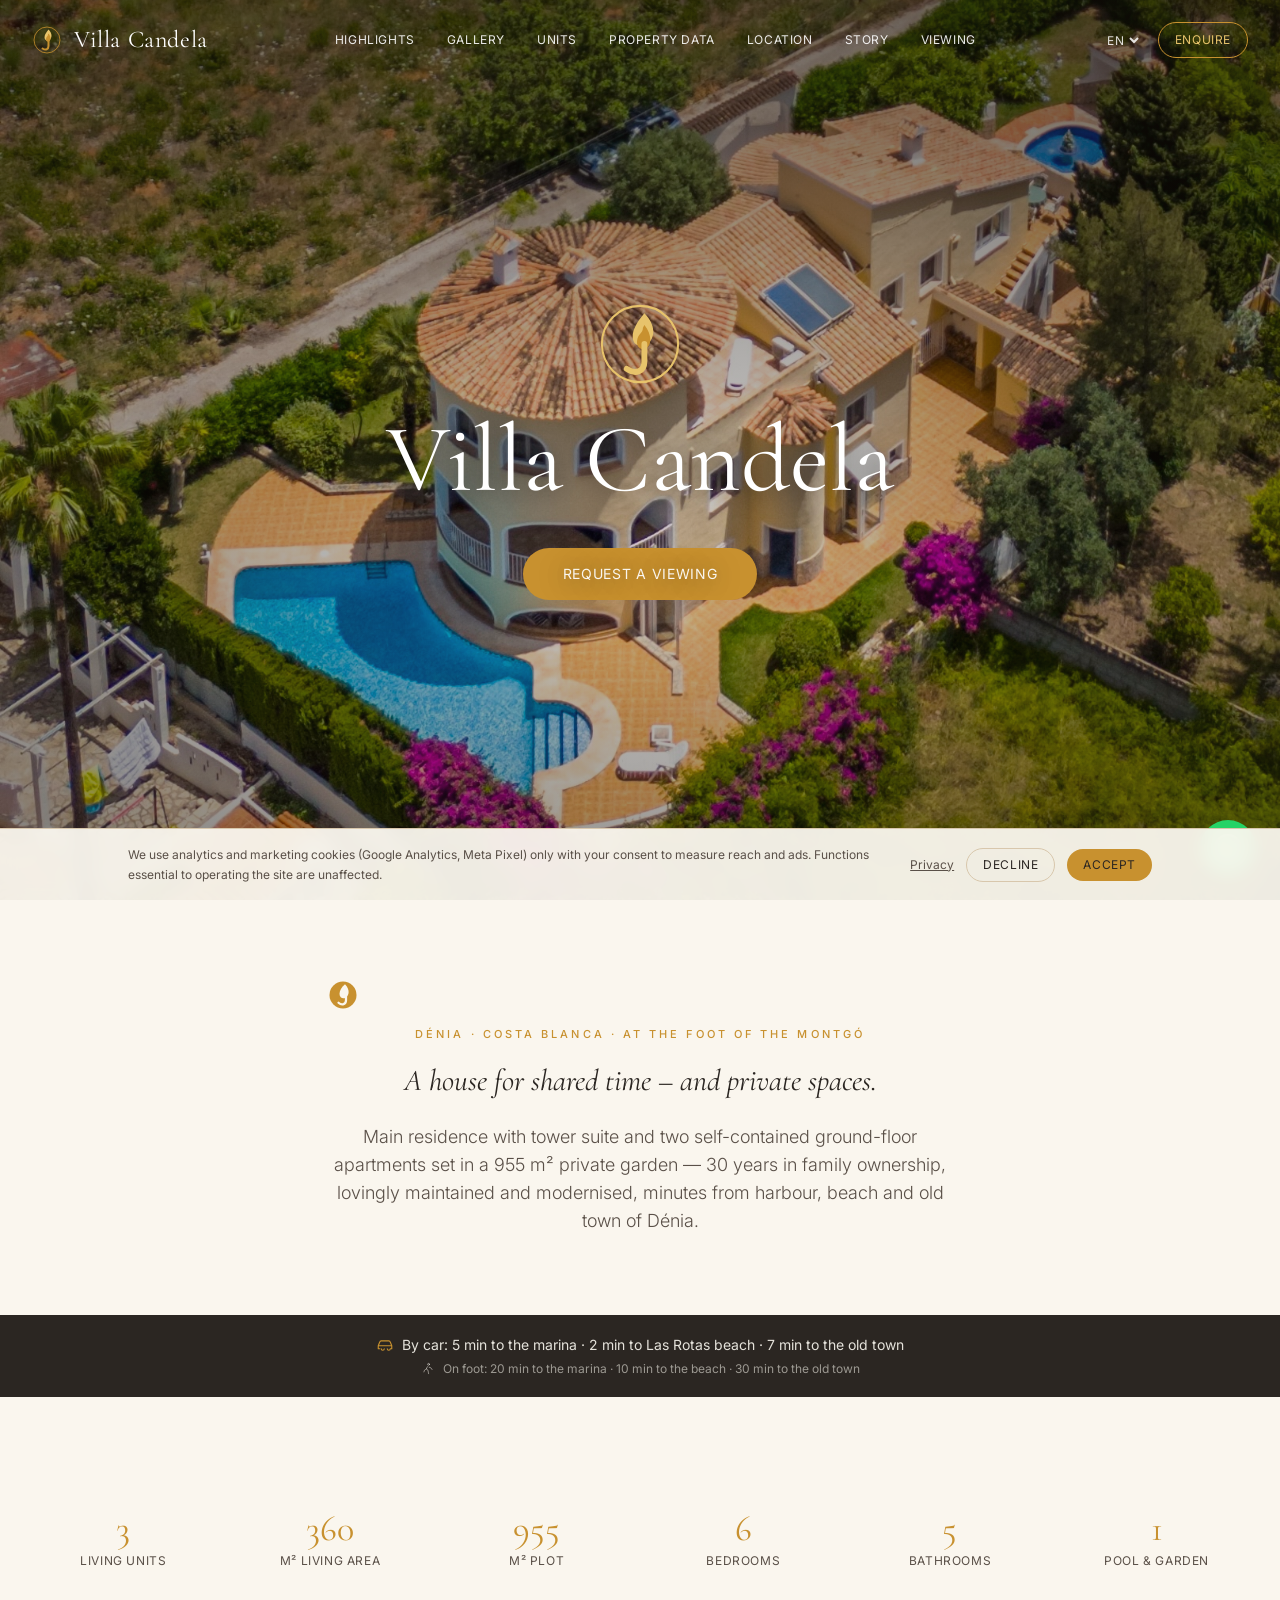
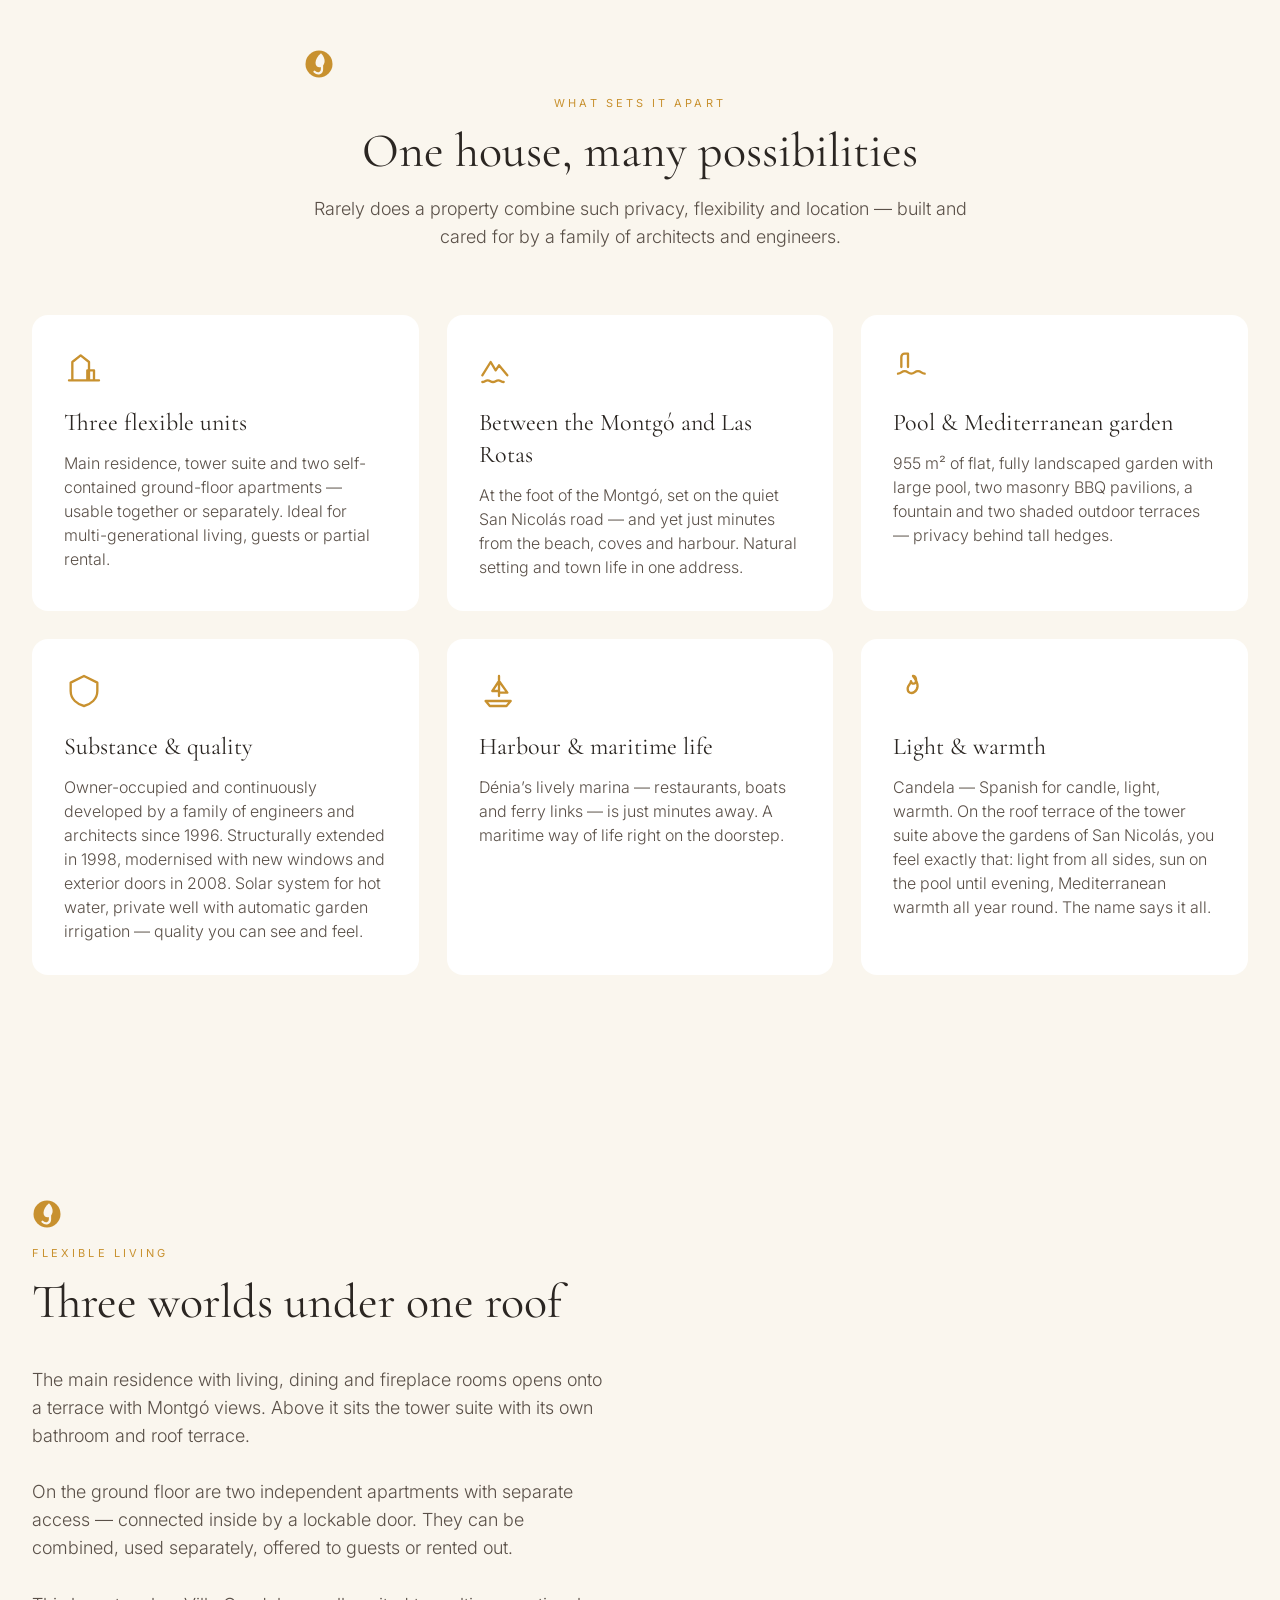
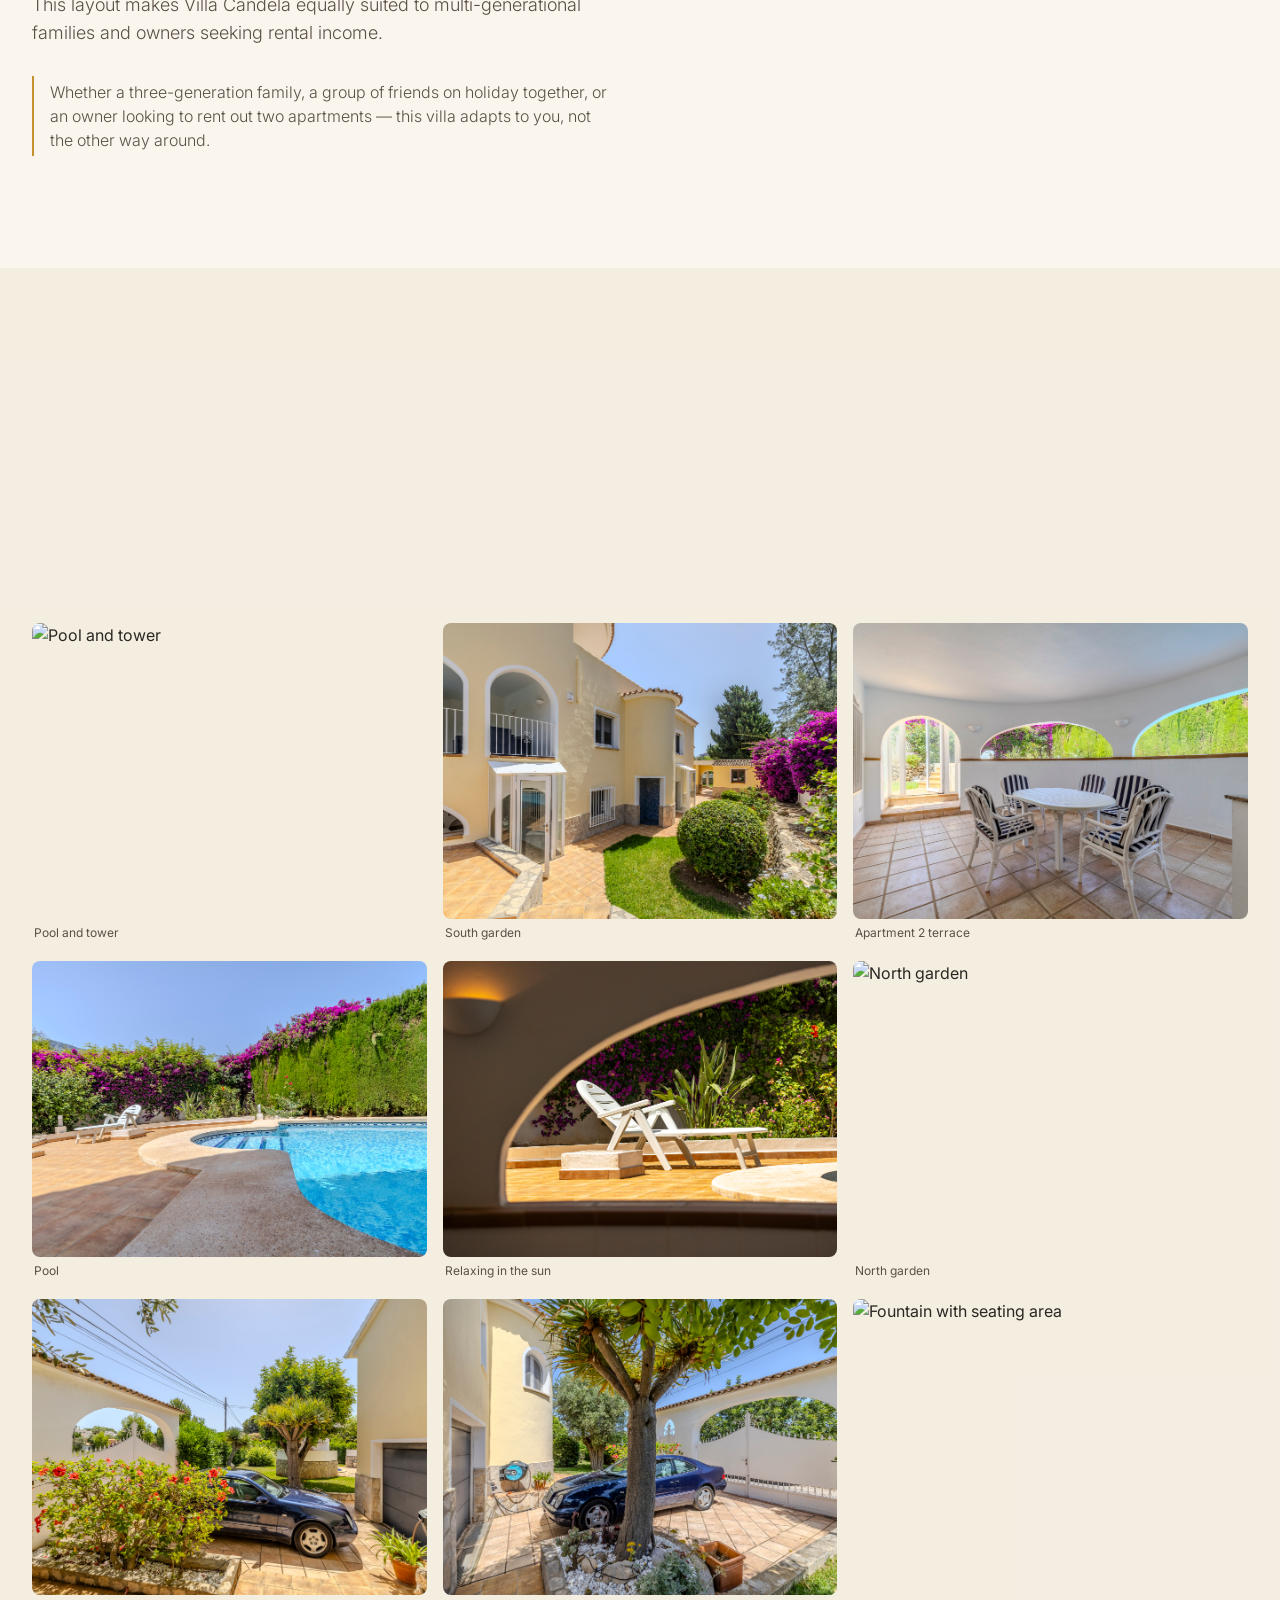
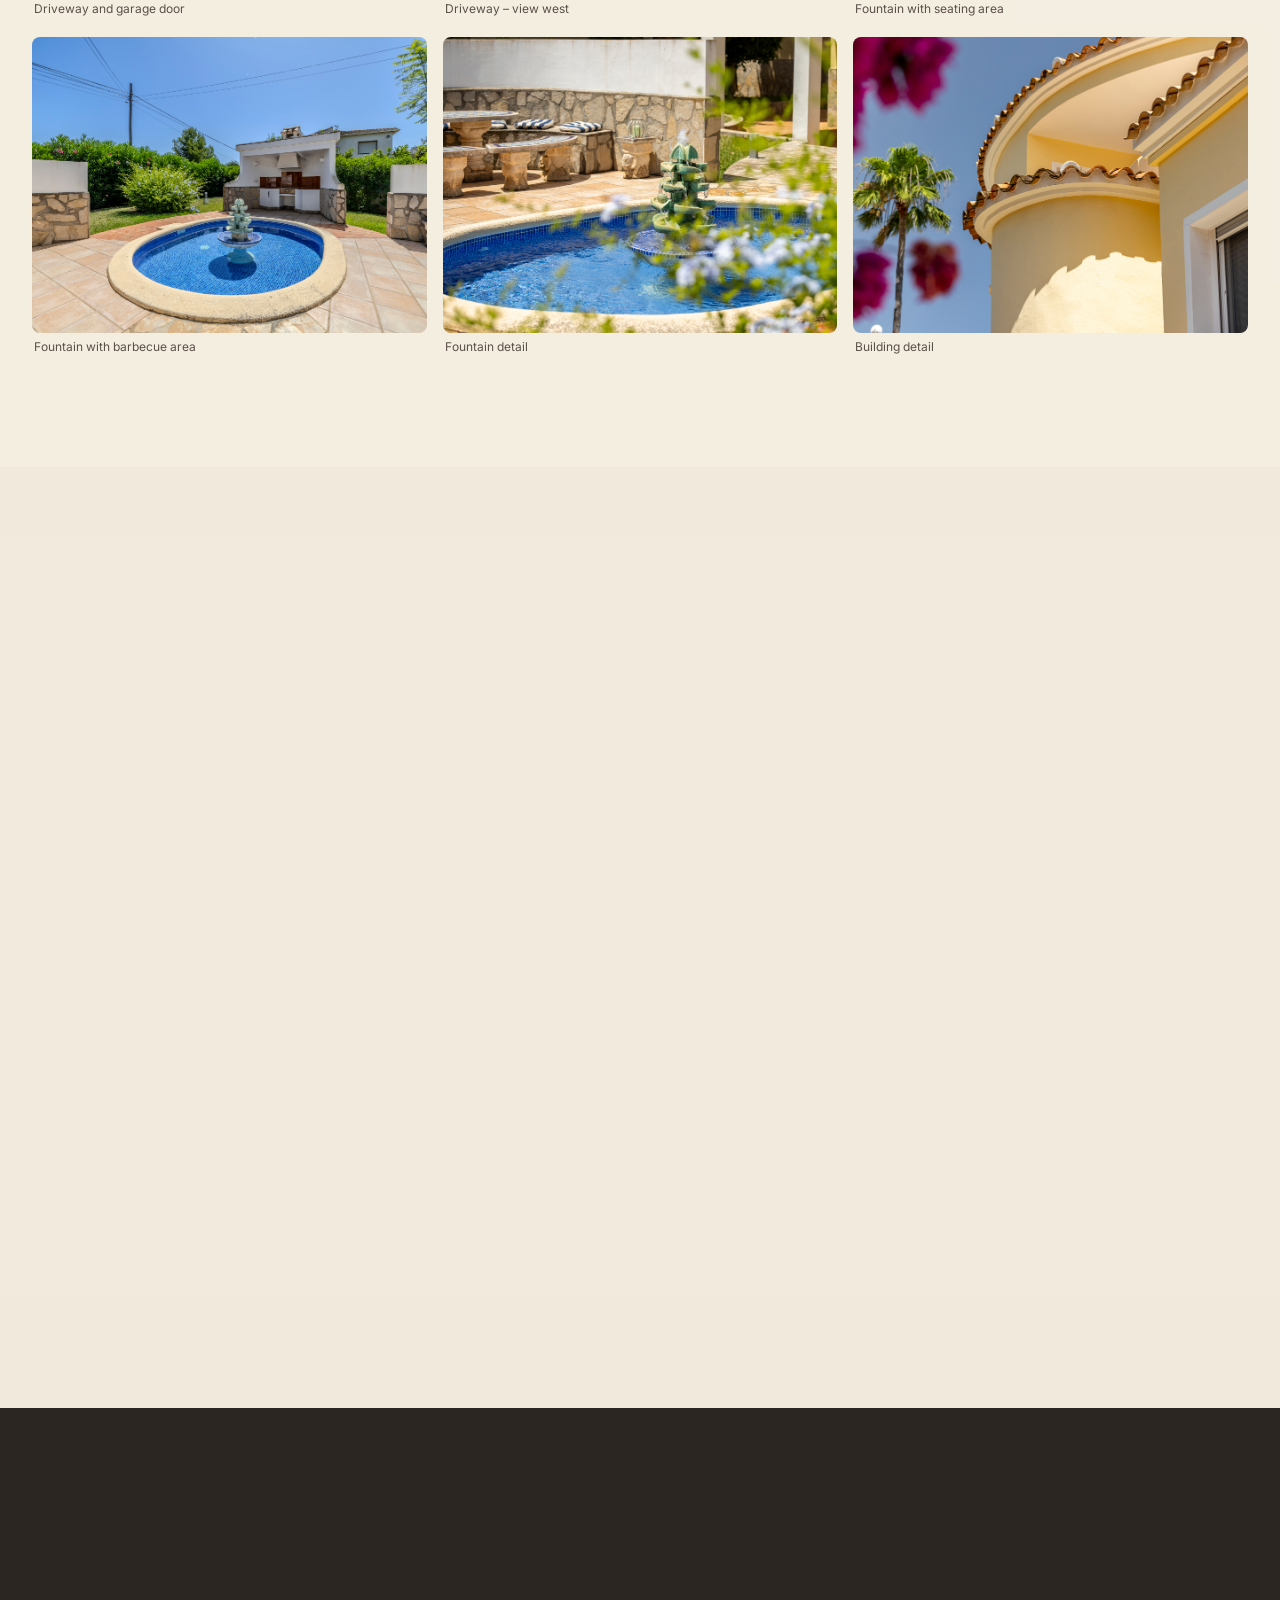
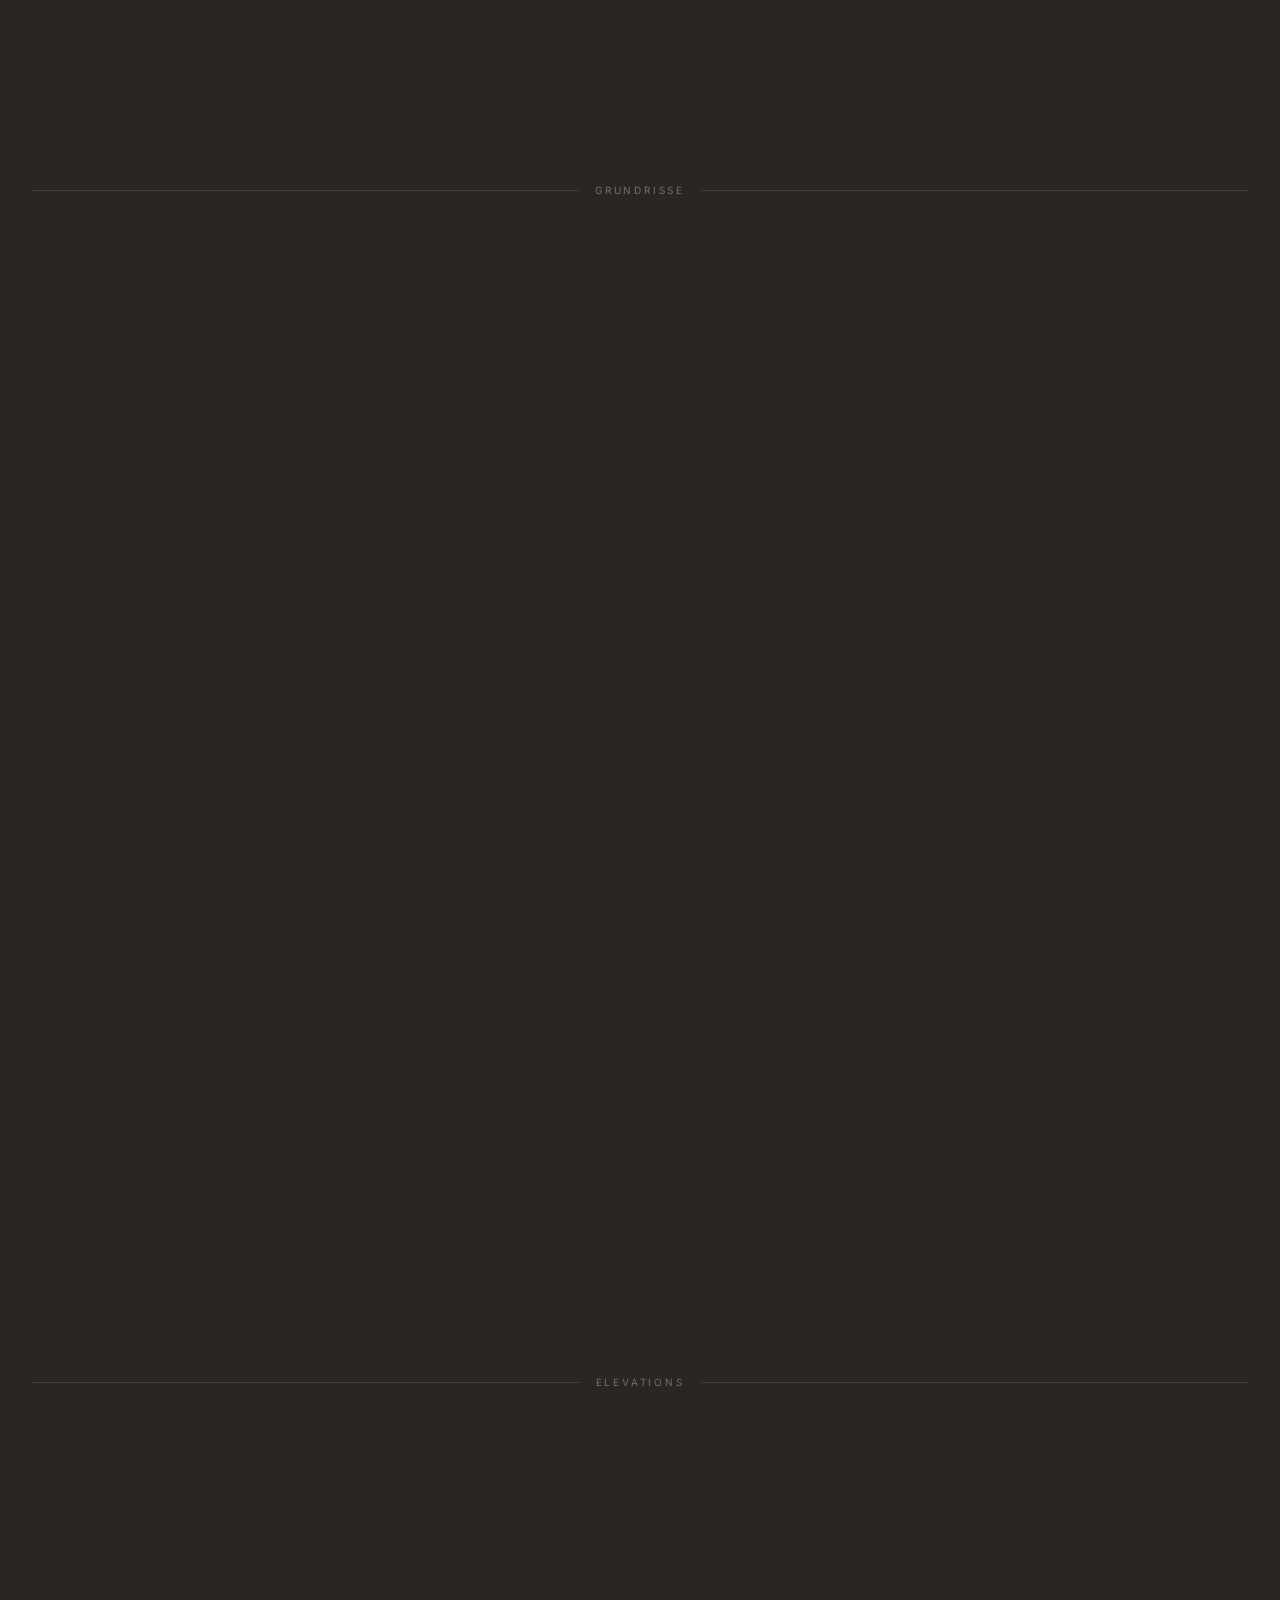
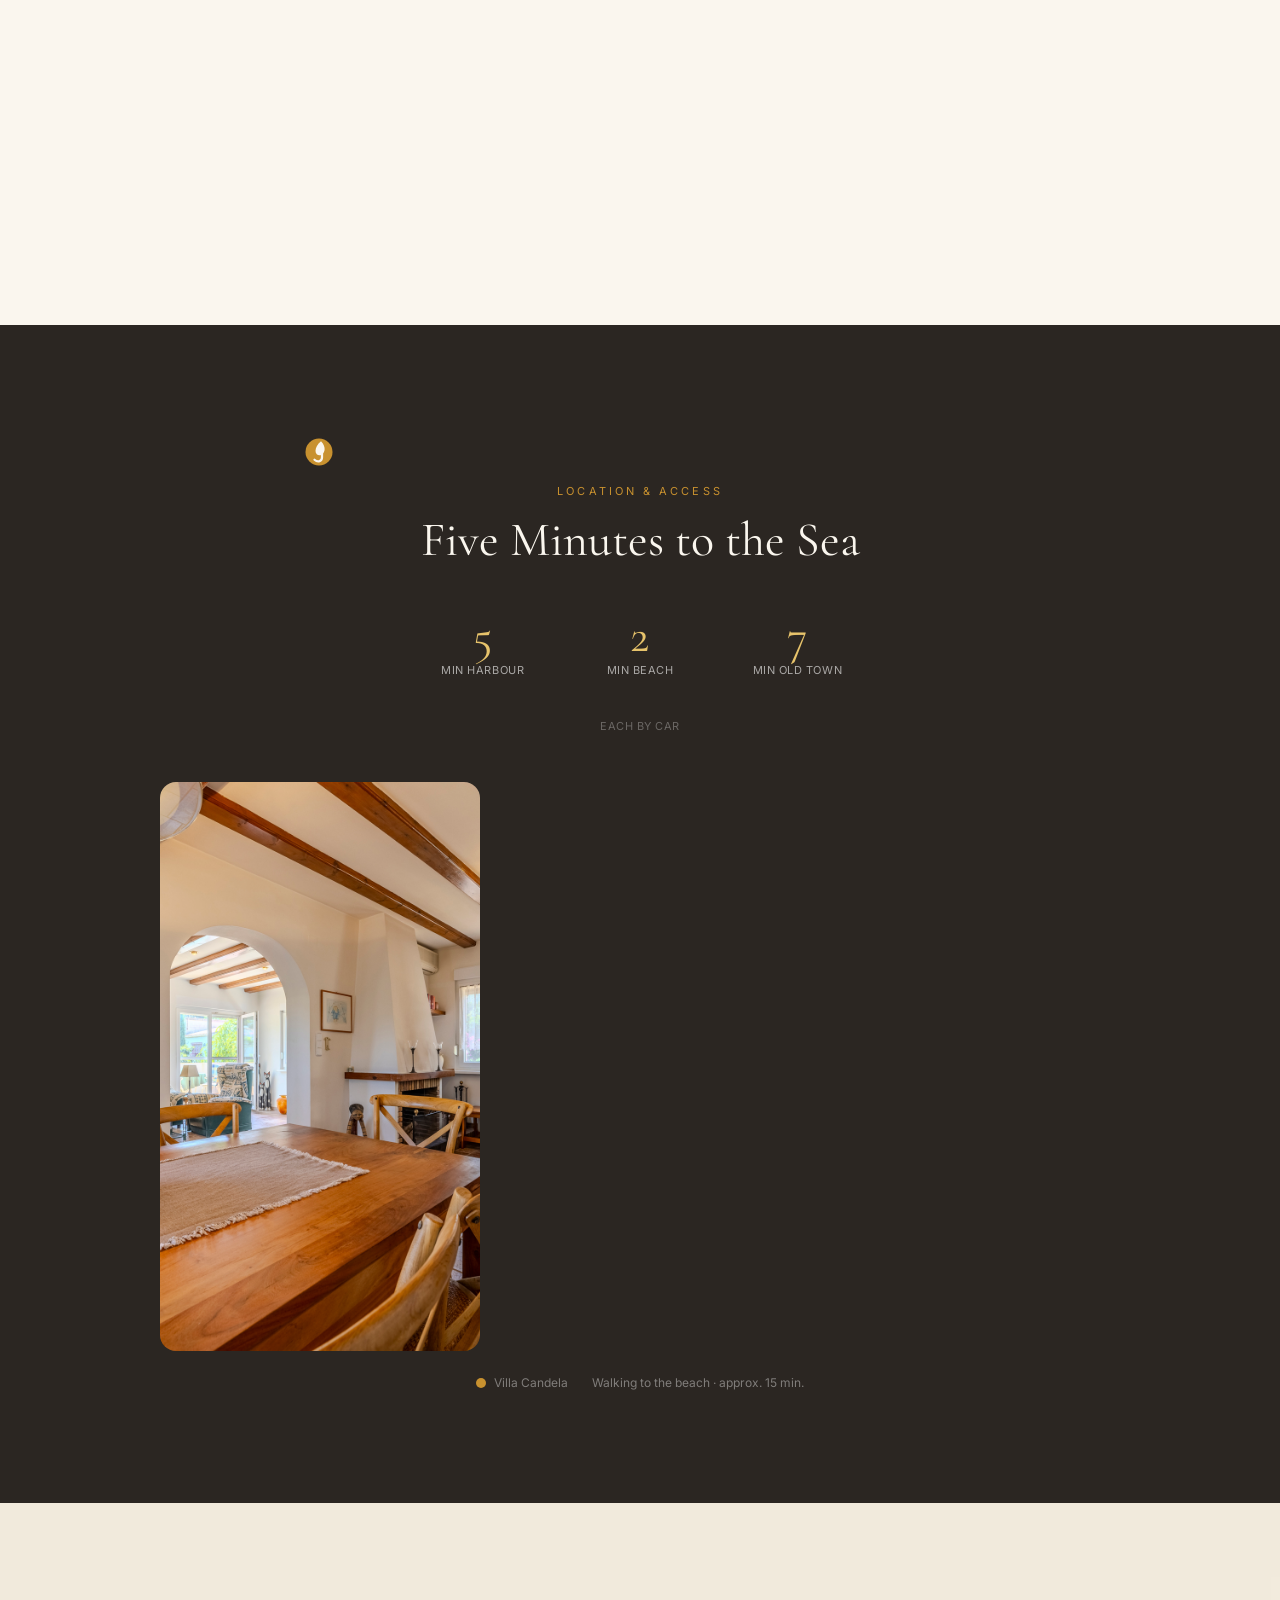
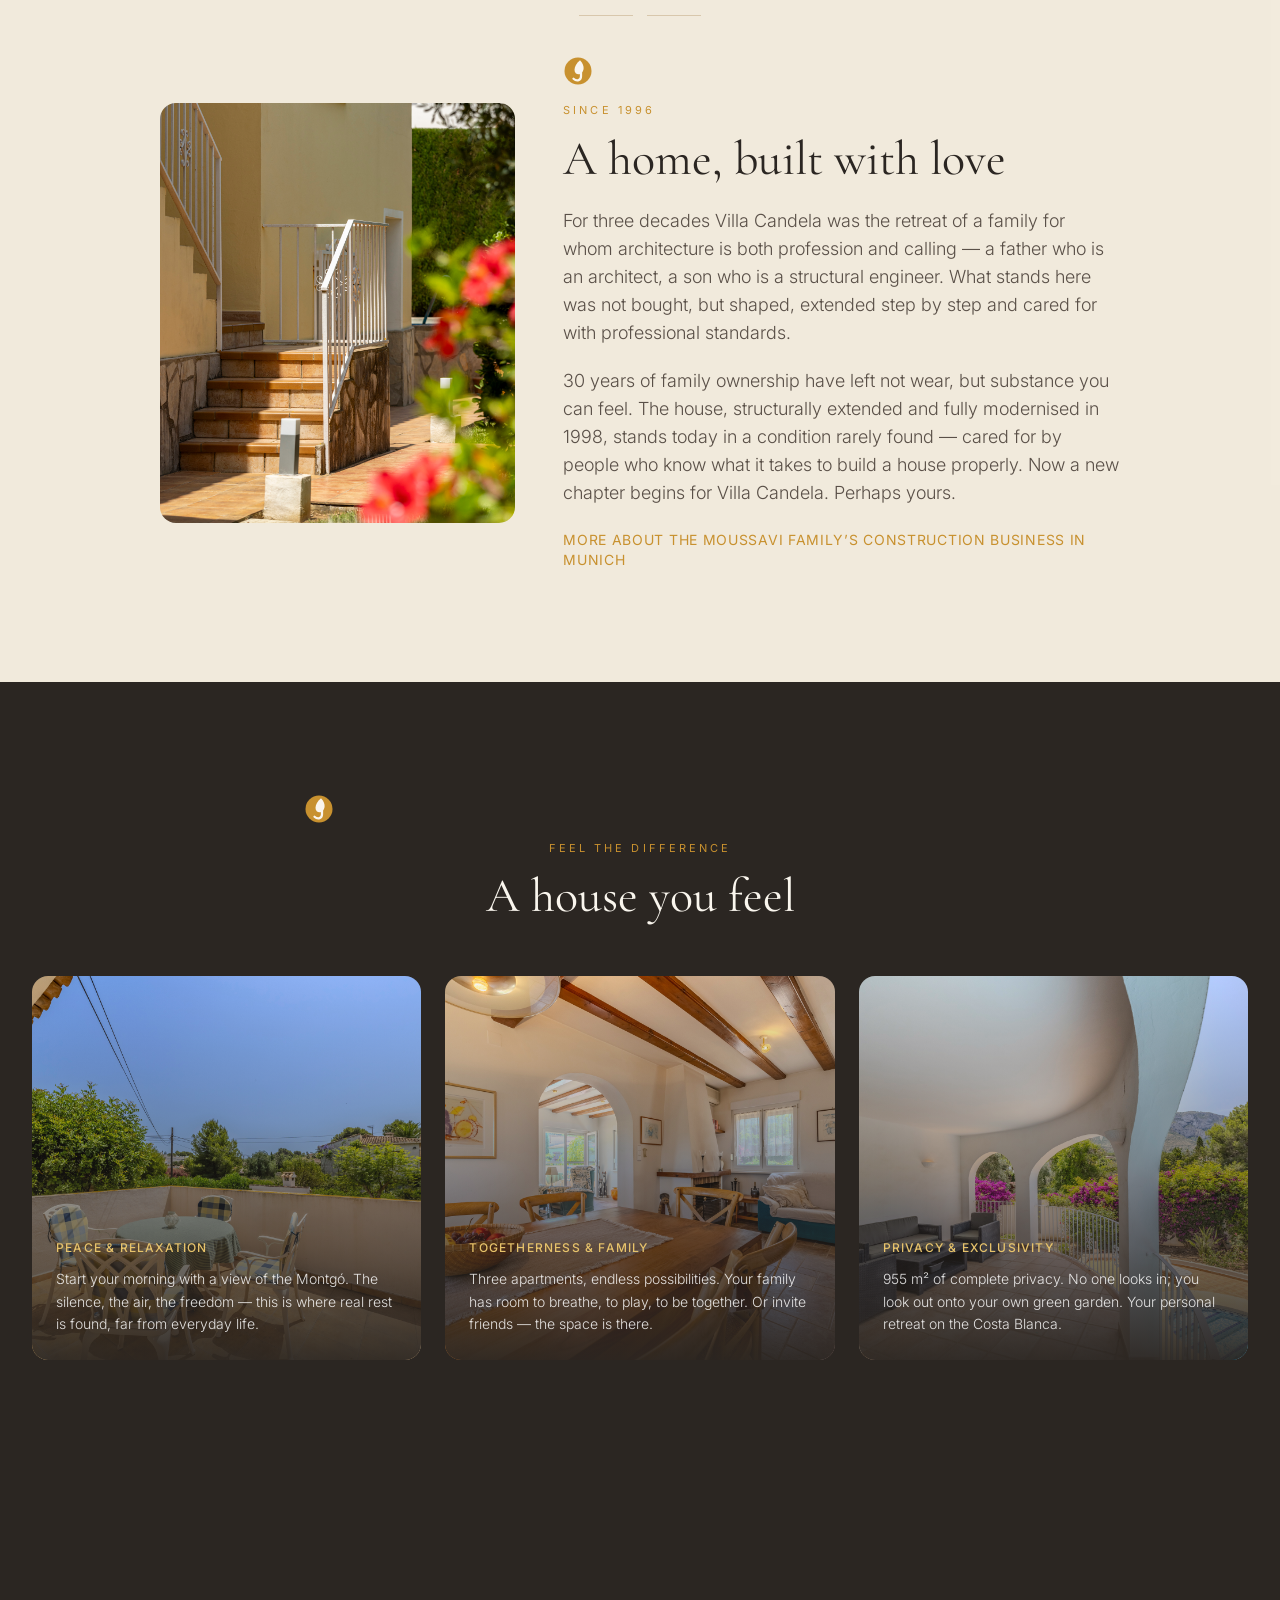
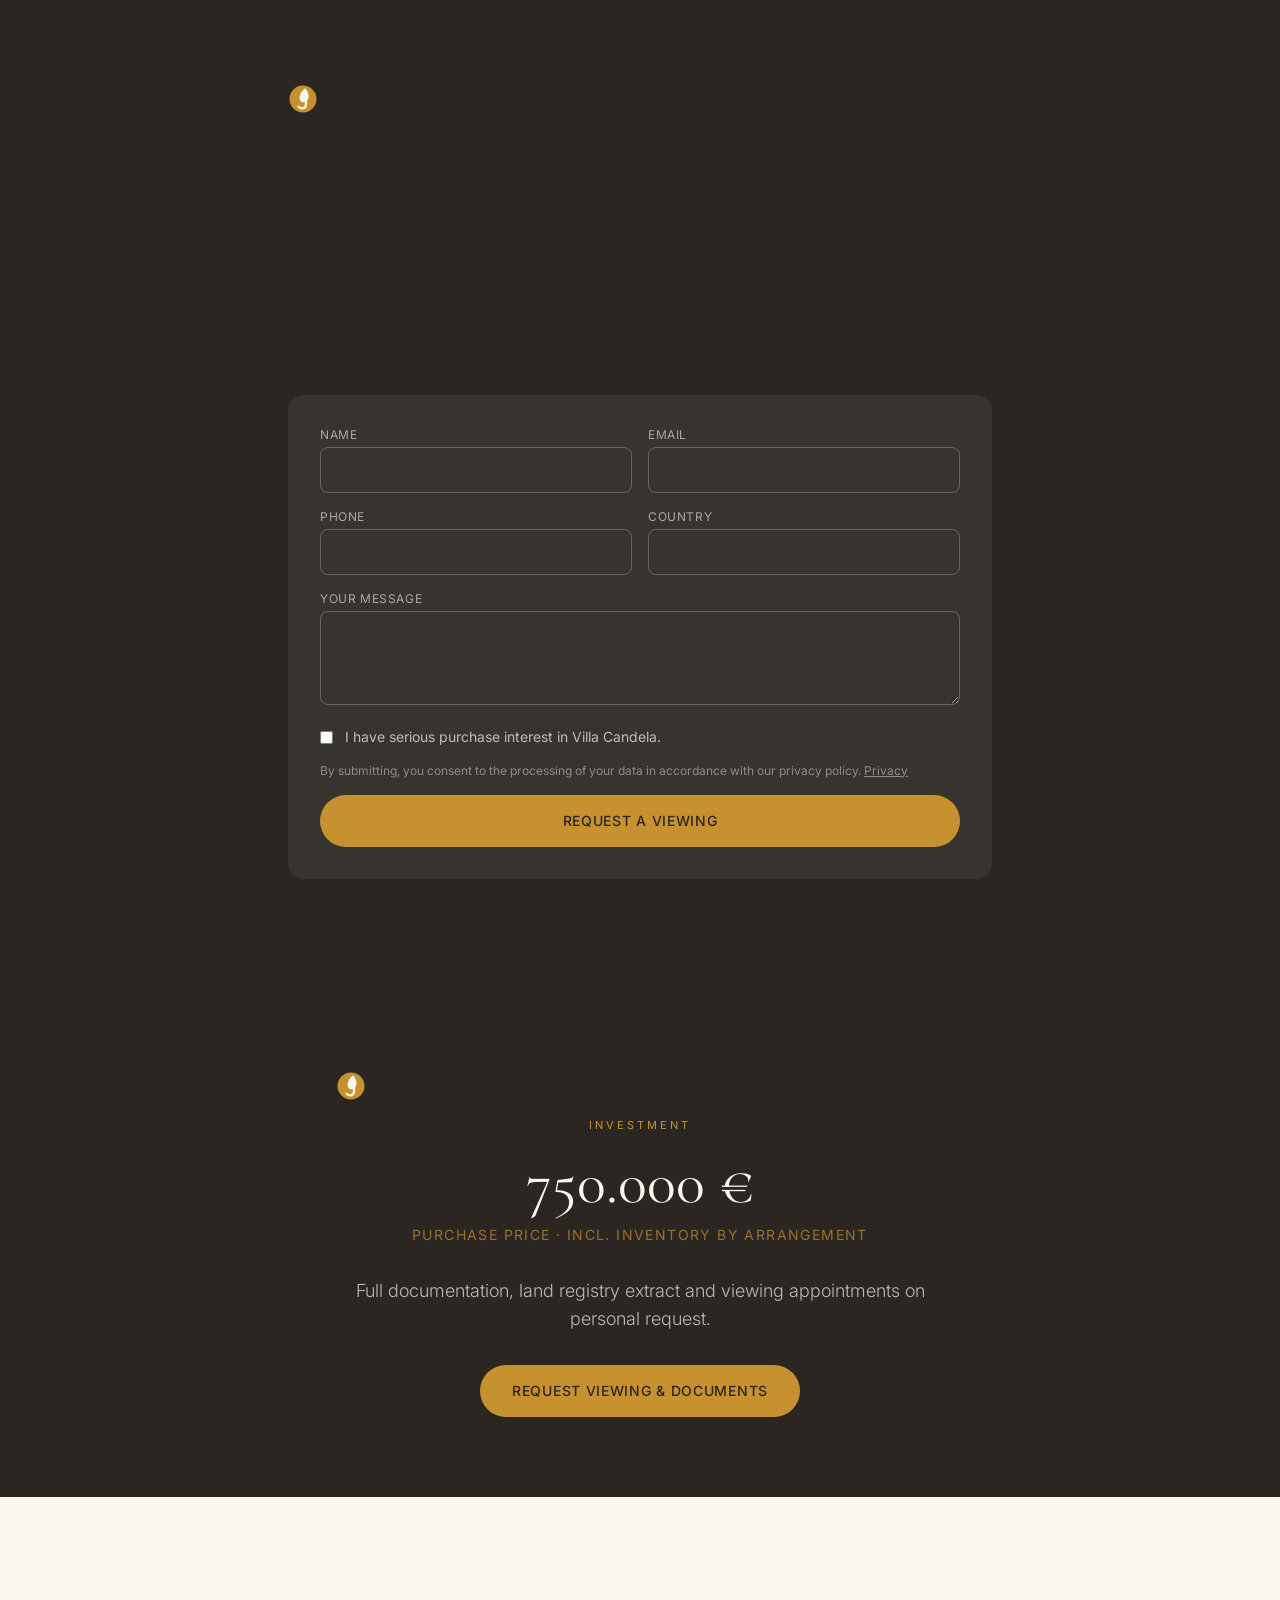
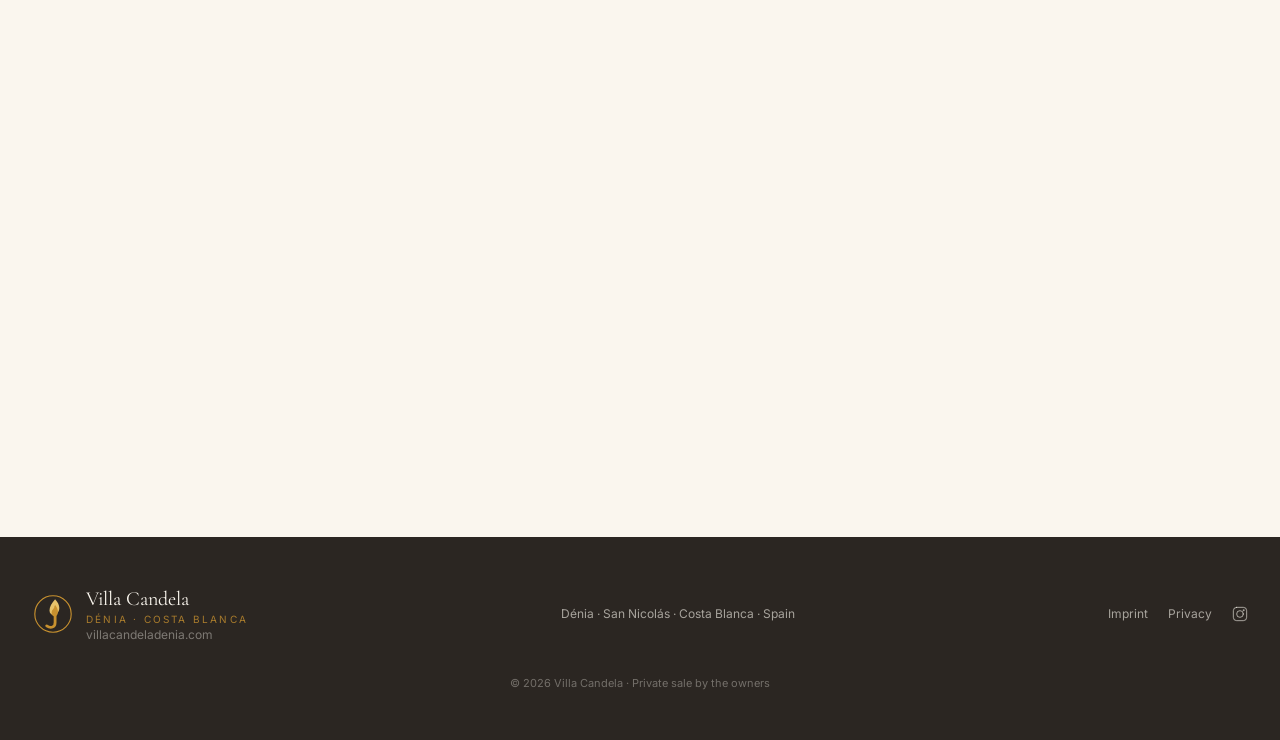
==== commit 4d2c93cd: "SEO: Kauf-Keywords, RealEstateListing-Schema, Impressum auf Ausweisnamen" ====
--- a/index.html
+++ b/index.html
@@ -3,15 +3,15 @@
 <head>
 <meta charset="UTF-8" />
 <meta name="viewport" content="width=device-width, initial-scale=1.0" />
-<title>Villa Candela — Mediterranes Refugium am Montgó, Dénia</title>
-<meta name="description" content="Villa Candela in Dénia, Costa Blanca: mediterranes Anwesen am Fuße des Montgó. Drei flexible Wohneinheiten, Pool, großer Garten — fußläufig zu Hafen und Meer." />
+<title>Villa Candela — Villa kaufen in Dénia, Costa Blanca | von privat</title>
+<meta name="description" content="Architektenvilla kaufen in Dénia von privat: 3 autarke Wohneinheiten, 6 Schlafzimmer, Pool, 955 m² Grundstück am Montgó. 750.000 € — ohne Maklerprovision." />
 <link rel="canonical" href="https://villacandeladenia.com/" />
 
 <meta property="og:type" content="website" />
 <meta property="og:site_name" content="Villa Candela" />
 <meta property="og:url" content="https://villacandeladenia.com/" />
-<meta property="og:title" content="Villa Candela — Mediterranes Refugium am Montgó, Dénia" />
-<meta property="og:description" content="Ein außergewöhnliches Anwesen an der Costa Blanca: drei Wohneinheiten, Pool, großer Garten, fußläufig zu Hafen und Meer." />
+<meta property="og:title" content="Villa Candela — Villa kaufen in Dénia, Costa Blanca | von privat" />
+<meta property="og:description" content="Architektenvilla mit 3 autarken Wohneinheiten, 6 Schlafzimmern, Pool und 955 m² Grundstück am Montgó. 750.000 € — direkt vom Eigentümer." />
 <meta property="og:image" content="https://villacandeladenia.com/assets/img/01_hero/01.jpg" />
 <meta property="og:locale" content="de_DE" />
 <meta property="og:locale:alternate" content="en_GB" />
@@ -20,8 +20,8 @@
 <meta property="og:locale:alternate" content="fr_FR" />
 <meta property="og:locale:alternate" content="ru_RU" />
 <meta name="twitter:card" content="summary_large_image" />
-<meta name="twitter:title" content="Villa Candela — Dénia, Costa Blanca" />
-<meta name="twitter:description" content="Mediterranes Anwesen am Montgó. Drei Wohneinheiten, Pool, großer Garten." />
+<meta name="twitter:title" content="Villa Candela — Villa kaufen in Dénia, Costa Blanca" />
+<meta name="twitter:description" content="3 autarke Wohneinheiten, 6 Schlafzimmer, Pool, 955 m² Grundstück. 750.000 € — von privat, ohne Maklerprovision." />
 <meta name="twitter:image" content="https://villacandeladenia.com/assets/img/01_hero/01.jpg" />
 
 <link rel="alternate" hreflang="de" href="https://villacandeladenia.com/?lang=de" />
@@ -35,12 +35,50 @@
 <link rel="icon" href="data:image/svg+xml,%3Csvg xmlns='http://www.w3.org/2000/svg' viewBox='0 0 60 60'%3E%3Ccircle cx='30' cy='30' r='29' fill='%23C8912F'/%3E%3Cg transform='translate(3%2C-4.5)'%3E%3Cpath d='M31 13 C41 24 40 35 32 40 C27 43 20 40 20 32 C20 26 24 19 31 13 Z' fill='%23FAF6EE'/%3E%3Cpath d='M33 33 L33 45 C33 53 25 56 18 50' fill='none' stroke='%23FAF6EE' stroke-width='4.5' stroke-linecap='round'/%3E%3C/g%3E%3C/svg%3E" />
 
 <script type="application/ld+json">
-{ "@context":"https://schema.org","@type":"Residence","name":"Villa Candela",
-  "description":"Mediterranes Anwesen am Fuße des Montgó in Dénia mit drei Wohneinheiten, Pool und großem Garten.",
-  "url":"https://villacandeladenia.com/",
-  "address":{"@type":"PostalAddress","addressLocality":"Dénia","addressRegion":"Alicante","addressCountry":"ES"},
-  "numberOfRooms":6,"yearBuilt":1983,"floorSize":{"@type":"QuantitativeValue","value":360,"unitCode":"MTK"} }
+{ "@context":"https://schema.org",
+  "@graph":[
+    { "@type":"RealEstateListing",
+      "@id":"https://villacandeladenia.com/#listing",
+      "name":"Villa Candela — Villa kaufen in Dénia, Costa Blanca",
+      "url":"https://villacandeladenia.com/",
+      "datePosted":"2026-07-14",
+      "inLanguage":["de","en","es","nl","fr","ru"],
+      "about":{"@id":"https://villacandeladenia.com/#residence"} },
+    { "@type":"SingleFamilyResidence",
+      "@id":"https://villacandeladenia.com/#residence",
+      "name":"Villa Candela",
+      "description":"Architektenvilla am Fuße des Montgó in Dénia mit drei autarken Wohneinheiten: Master House mit Turm-Suite und Dachterrasse plus zwei separate Erdgeschoss-Apartments. 6 Schlafzimmer, 5 Bäder, Pool, zwei Grillpavillons, 955 m² ebenes Grundstück. 1983 erbaut, 1998 baulich erweitert, 2008 modernisiert — seit 1996 in Familienbesitz.",
+      "url":"https://villacandeladenia.com/",
+      "address":{"@type":"PostalAddress","addressLocality":"Dénia","postalCode":"03700","addressRegion":"Alicante","addressCountry":"ES"},
+      "geo":{"@type":"GeoCoordinates","latitude":38.827971,"longitude":0.1222344},
+      "numberOfRooms":9,
+      "numberOfBedrooms":6,
+      "numberOfBathroomsTotal":5,
+      "yearBuilt":1983,
+      "floorSize":{"@type":"QuantitativeValue","value":386,"unitCode":"MTK"},
+      "lotSize":{"@type":"QuantitativeValue","value":955,"unitCode":"MTK"},
+      "amenityFeature":[
+        {"@type":"LocationFeatureSpecification","name":"Pool","value":true},
+        {"@type":"LocationFeatureSpecification","name":"Dachterrasse","value":true},
+        {"@type":"LocationFeatureSpecification","name":"Garage","value":true},
+        {"@type":"LocationFeatureSpecification","name":"Klimaanlage","value":true},
+        {"@type":"LocationFeatureSpecification","name":"Solar-Warmwasser","value":true},
+        {"@type":"LocationFeatureSpecification","name":"Kamin","value":true}],
+      "image":[
+        "https://villacandeladenia.com/assets/img/01_hero/01.jpg",
+        "https://villacandeladenia.com/assets/img/03_galerie_aussen/01.jpg",
+        "https://villacandeladenia.com/assets/img/02_drei_welten/01.jpg"] },
+    { "@type":"Offer",
+      "@id":"https://villacandeladenia.com/#offer",
+      "itemOffered":{"@id":"https://villacandeladenia.com/#residence"},
+      "price":750000,
+      "priceCurrency":"EUR",
+      "availability":"https://schema.org/InStock",
+      "url":"https://villacandeladenia.com/",
+      "seller":{"@type":"Person","name":"Mir Armin Moussavi"} }
+  ] }
 </script>
+<link rel="preload" as="image" href="assets/img/01_hero/01.jpg?v=2" />
 
 <!-- Google Analytics 4 (G-9PESVW2Y2K) + Google Ads — lädt erst nach Einwilligung (Consent-Gate) -->
 <!-- Consent Mode v2: Default = alles denied (EEA-Pflicht); Update auf granted erst nach Banner-Zustimmung -->
@@ -1063,12 +1101,12 @@
   alt_zuhause:"Villa Candela – бассейн, круглая башня и бугенвиллея",
   alt_paradise_01:"Крышная терраса башни – частный вид",alt_paradise_02:"Villa Candela – вид с воздуха",alt_paradise_03:"Частный сад – зелёный оазис"}
 };
-const META={de:{t:"Villa Candela — Mediterranes Refugium am Montgó, Dénia",d:"Villa Candela in Dénia: drei Wohneinheiten, Pool, großer Garten, fußläufig zu Hafen und Meer."},
- en:{t:"Villa Candela — Mediterranean retreat on the Montgó, Dénia",d:"Villa Candela in Dénia: three living units, pool, large garden, walking distance to harbour and sea."},
- es:{t:"Villa Candela — Refugio mediterráneo en el Montgó, Dénia",d:"Villa Candela en Dénia: tres unidades, piscina, gran jardín, a pie del puerto y el mar."},
- nl:{t:"Villa Candela — Mediterraan toevluchtsoord aan de Montgó, Dénia",d:"Villa Candela in Dénia: drie wooneenheden, zwembad, grote tuin, op loopafstand van haven en zee."},
- fr:{t:"Villa Candela — Refuge méditerranéen au Montgó, Dénia",d:"Villa Candela à Dénia : trois logements, piscine, grand jardin, à pied du port et de la mer."},
- ru:{t:"Villa Candela — средиземноморское убежище на Монгó, Дения",d:"Villa Candela в Дении: три жилых блока, бассейн, большой сад, пешком до порта и моря."}};
+const META={de:{t:"Villa Candela — Villa kaufen in Dénia, Costa Blanca | von privat",d:"Architektenvilla kaufen in Dénia von privat: 3 autarke Wohneinheiten, 6 Schlafzimmer, Pool, 955 m² Grundstück am Montgó. 750.000 € — ohne Maklerprovision."},
+ en:{t:"Villa Candela — Villa for sale in Dénia, Costa Blanca | by owner",d:"Buy an architect villa in Dénia directly from the owner: 3 self-contained units, 6 bedrooms, pool, 955 m² plot at the Montgó. €750,000 — no agency fees."},
+ es:{t:"Villa Candela — Villa en venta en Dénia, Costa Blanca | de particular",d:"Villa de arquitecto en venta en Dénia, directa del propietario: 3 viviendas independientes, 6 dormitorios, piscina, parcela de 955 m². 750.000 € — sin comisión."},
+ nl:{t:"Villa Candela — Villa te koop in Dénia, Costa Blanca | van eigenaar",d:"Architectenvilla te koop in Dénia, rechtstreeks van de eigenaar: 3 zelfstandige wooneenheden, 6 slaapkamers, zwembad, 955 m² perceel. € 750.000 — zonder makelaarscourtage."},
+ fr:{t:"Villa Candela — Villa à vendre à Dénia, Costa Blanca | de particulier",d:"Villa d'architecte à vendre à Dénia, directement du propriétaire : 3 logements indépendants, 6 chambres, piscine, terrain de 955 m². 750 000 € — sans commission."},
+ ru:{t:"Villa Candela — вилла на продажу в Дении, Коста-Бланка | от собственника",d:"Вилла архитектора в Дении от собственника: 3 автономных блока, 6 спален, бассейн, участок 955 м². 750 000 € — без комиссии."}};
 
 function setLang(lang){
   if(!I18N[lang])lang='de';
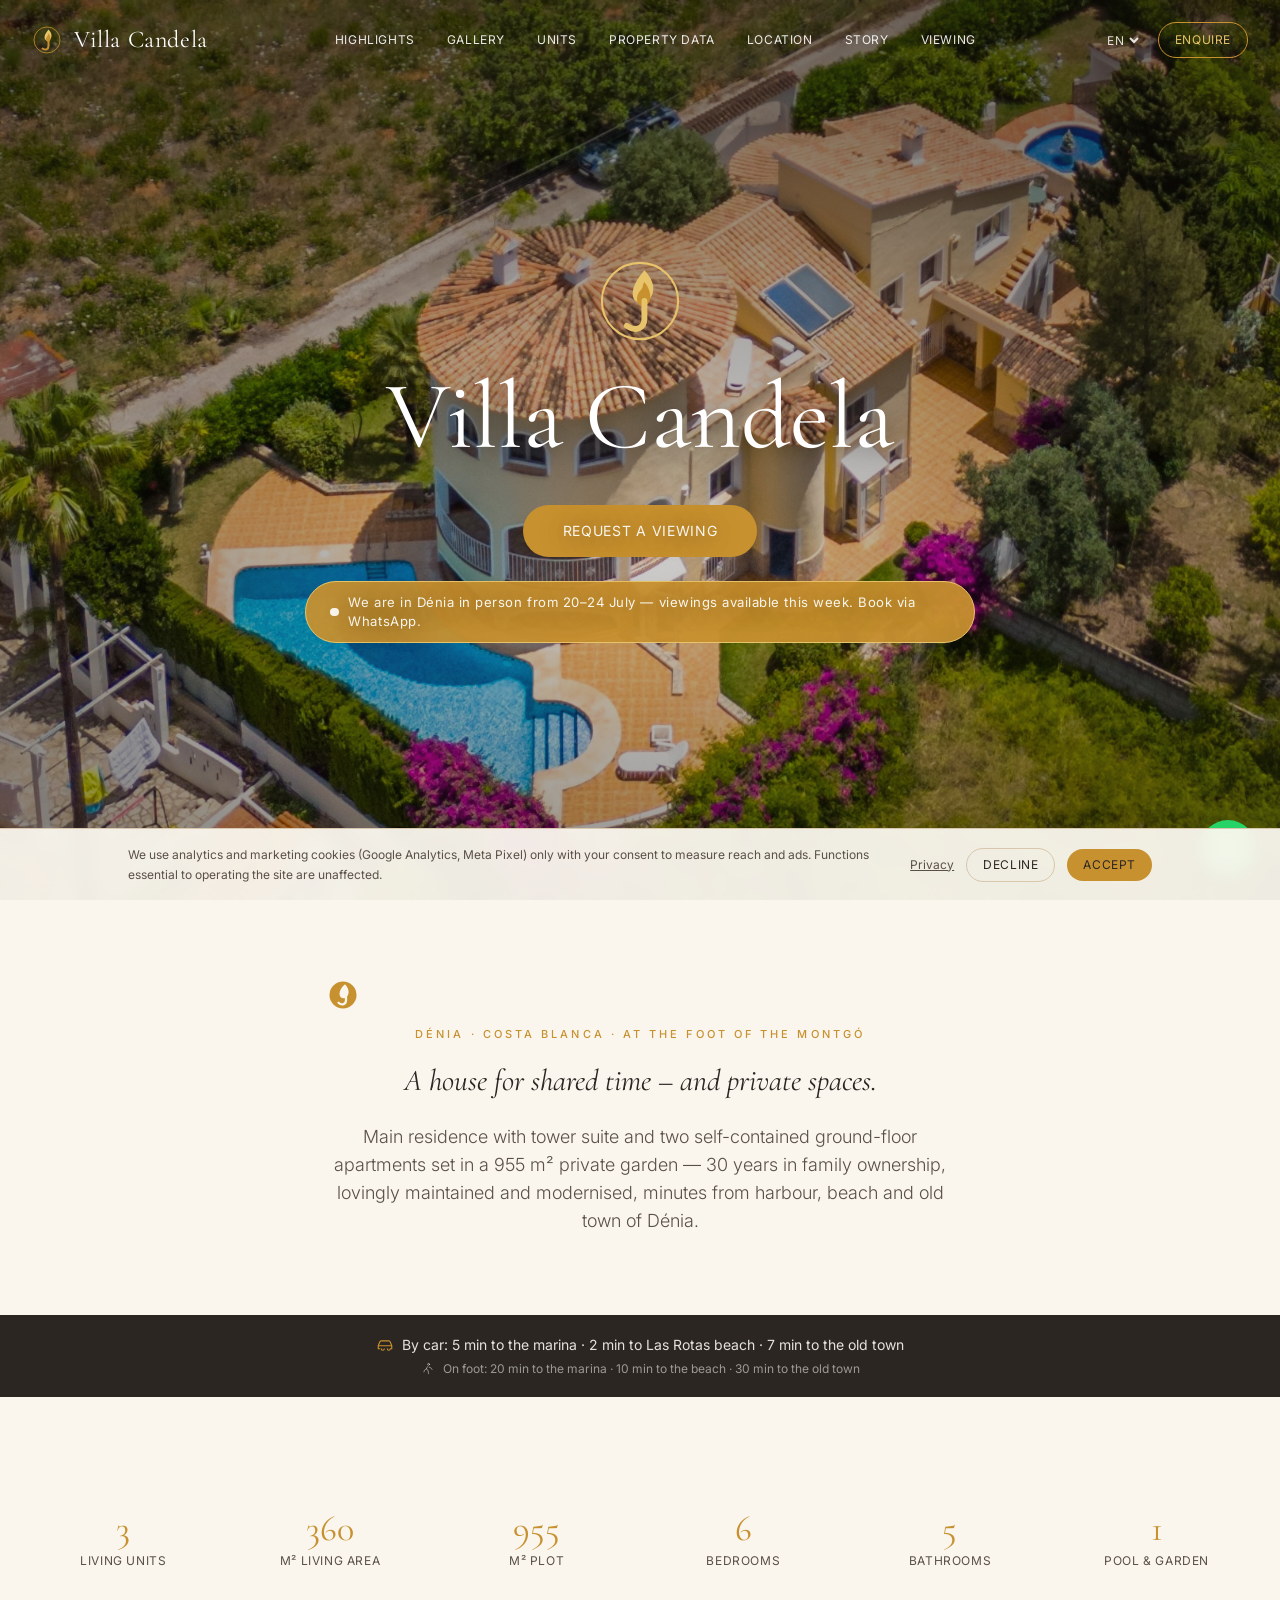
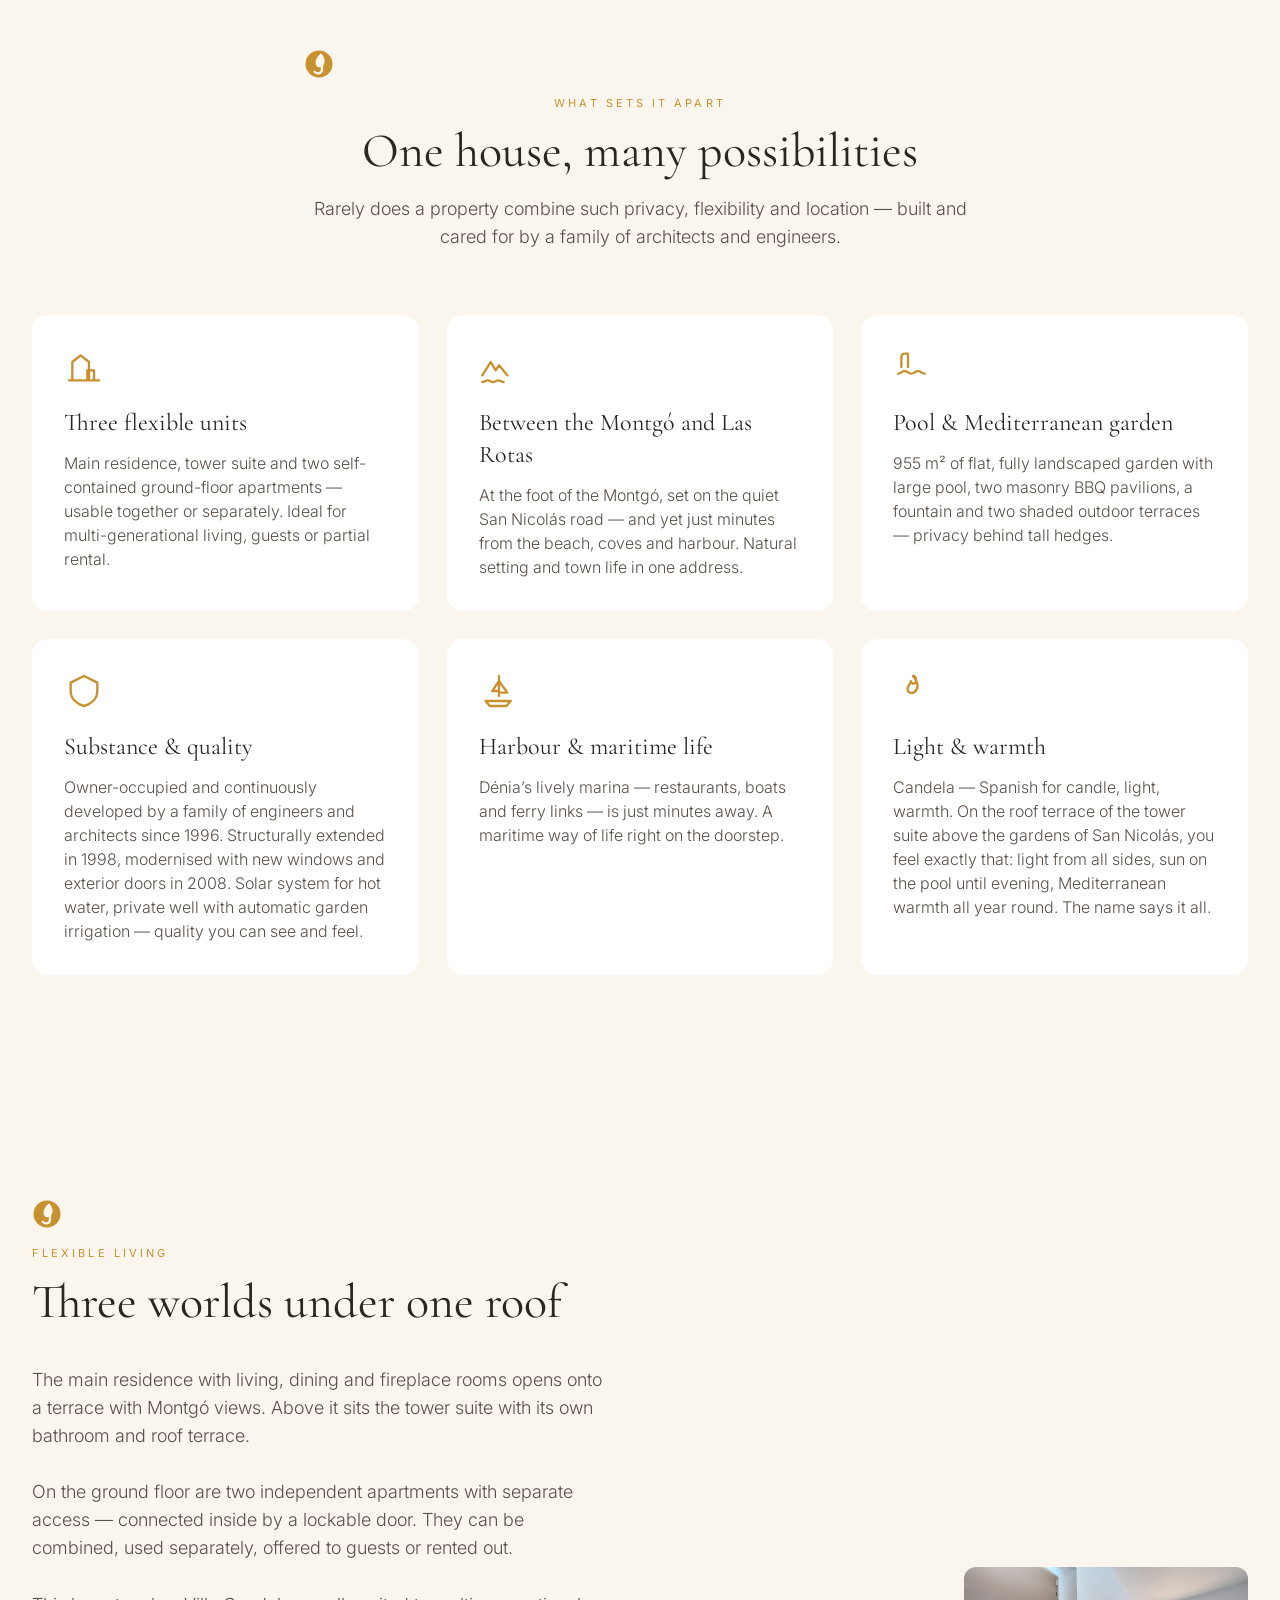
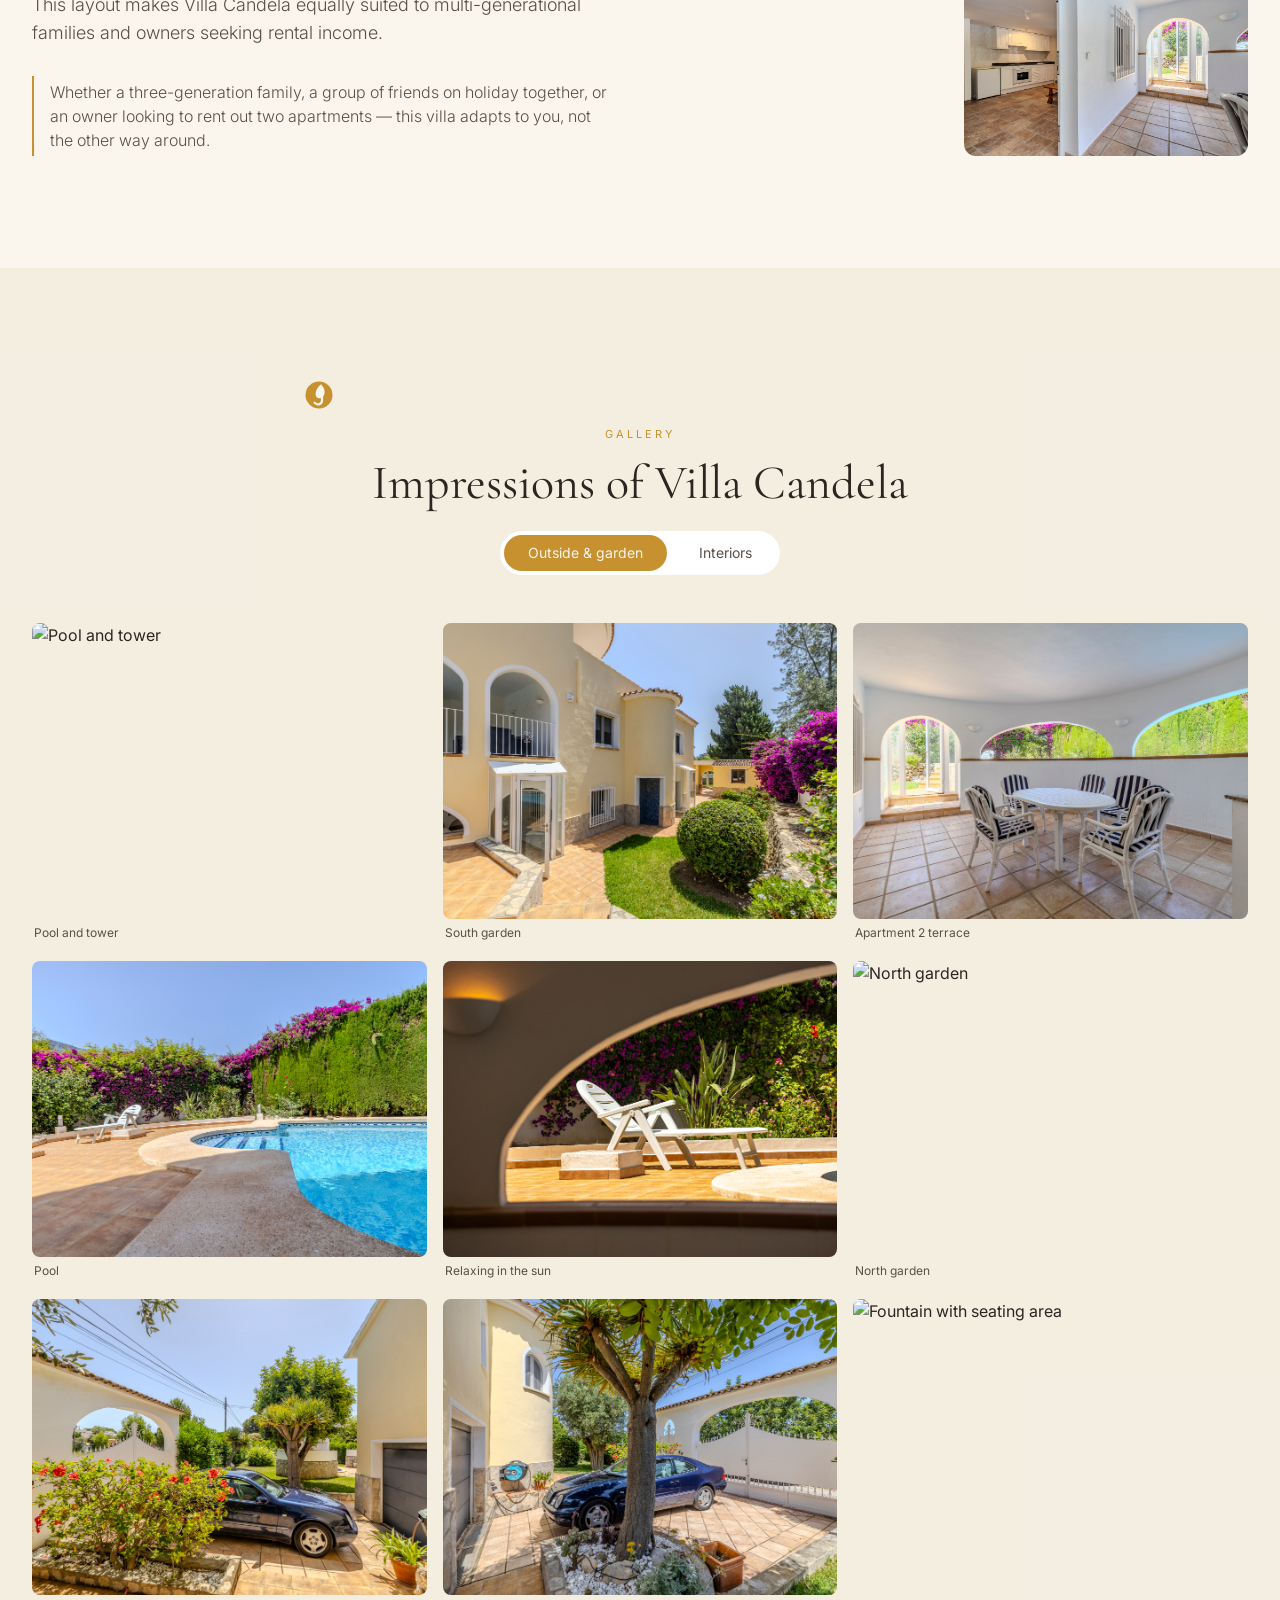
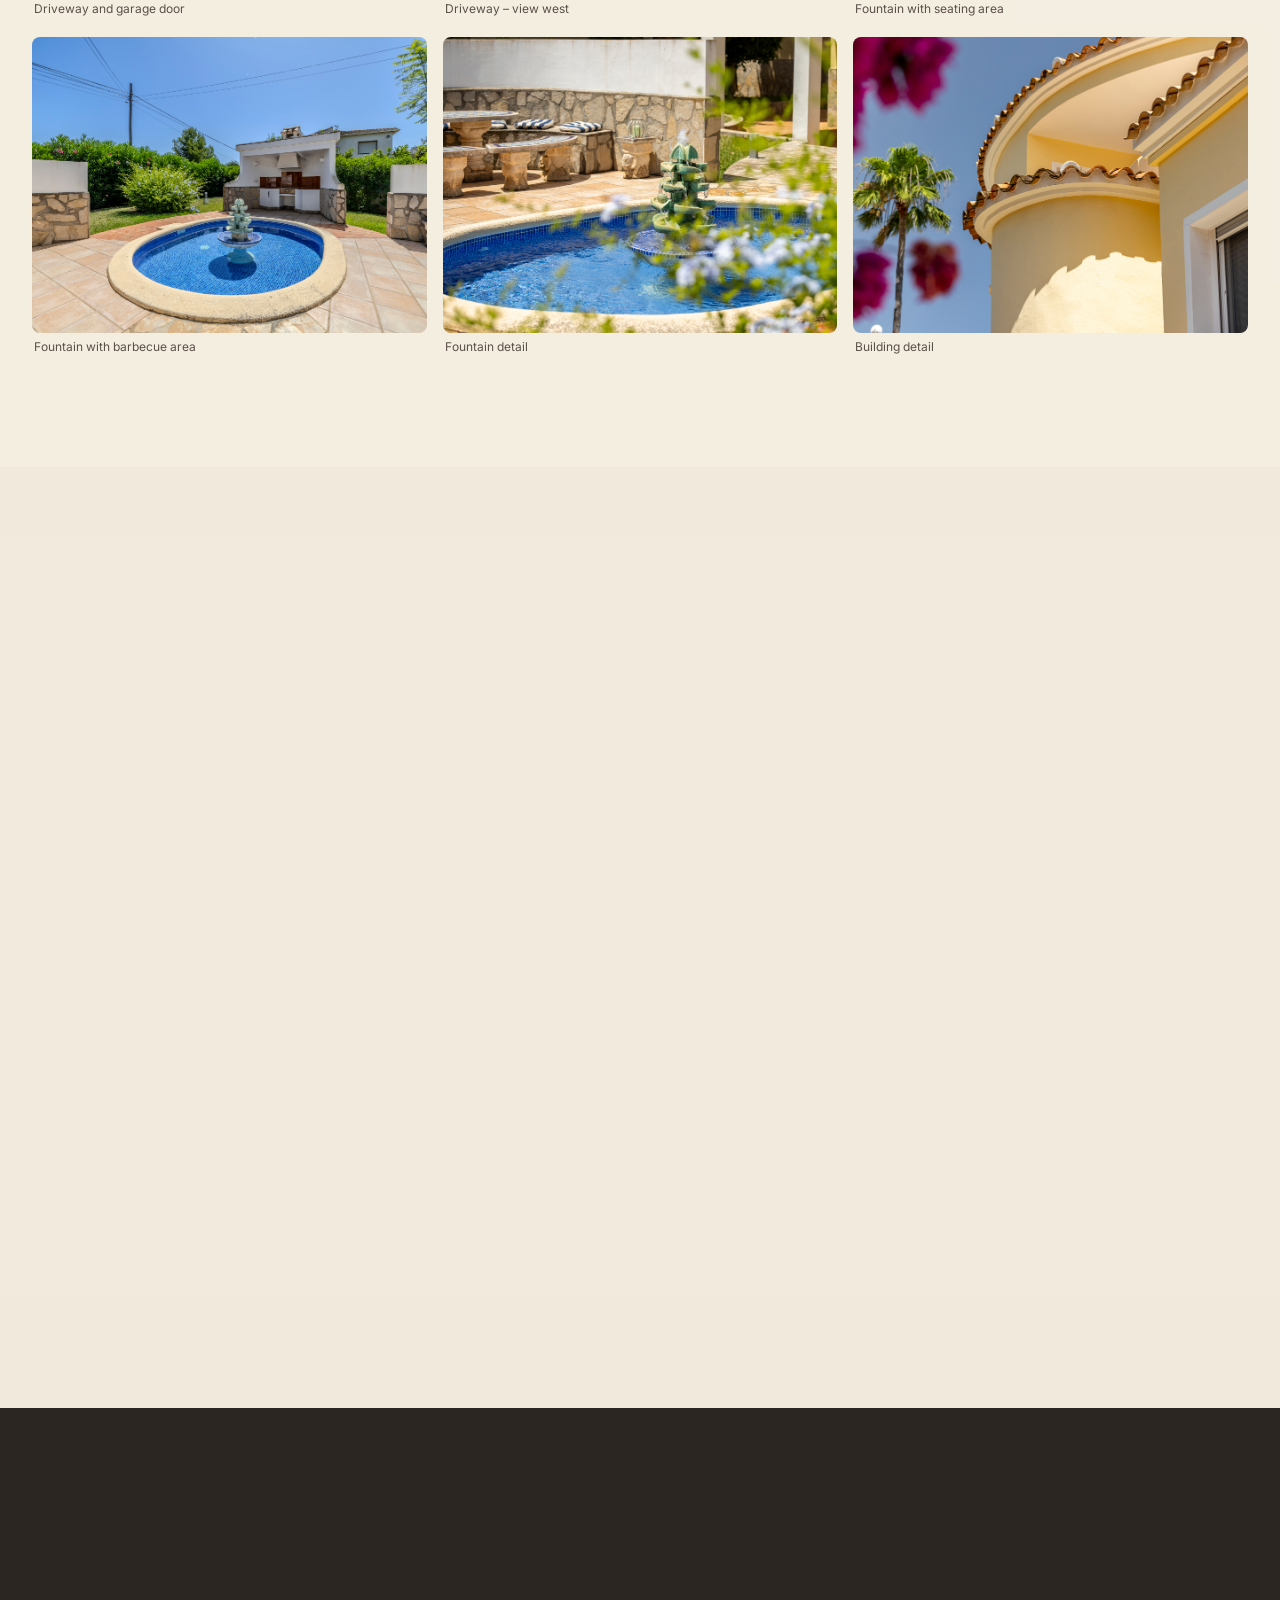
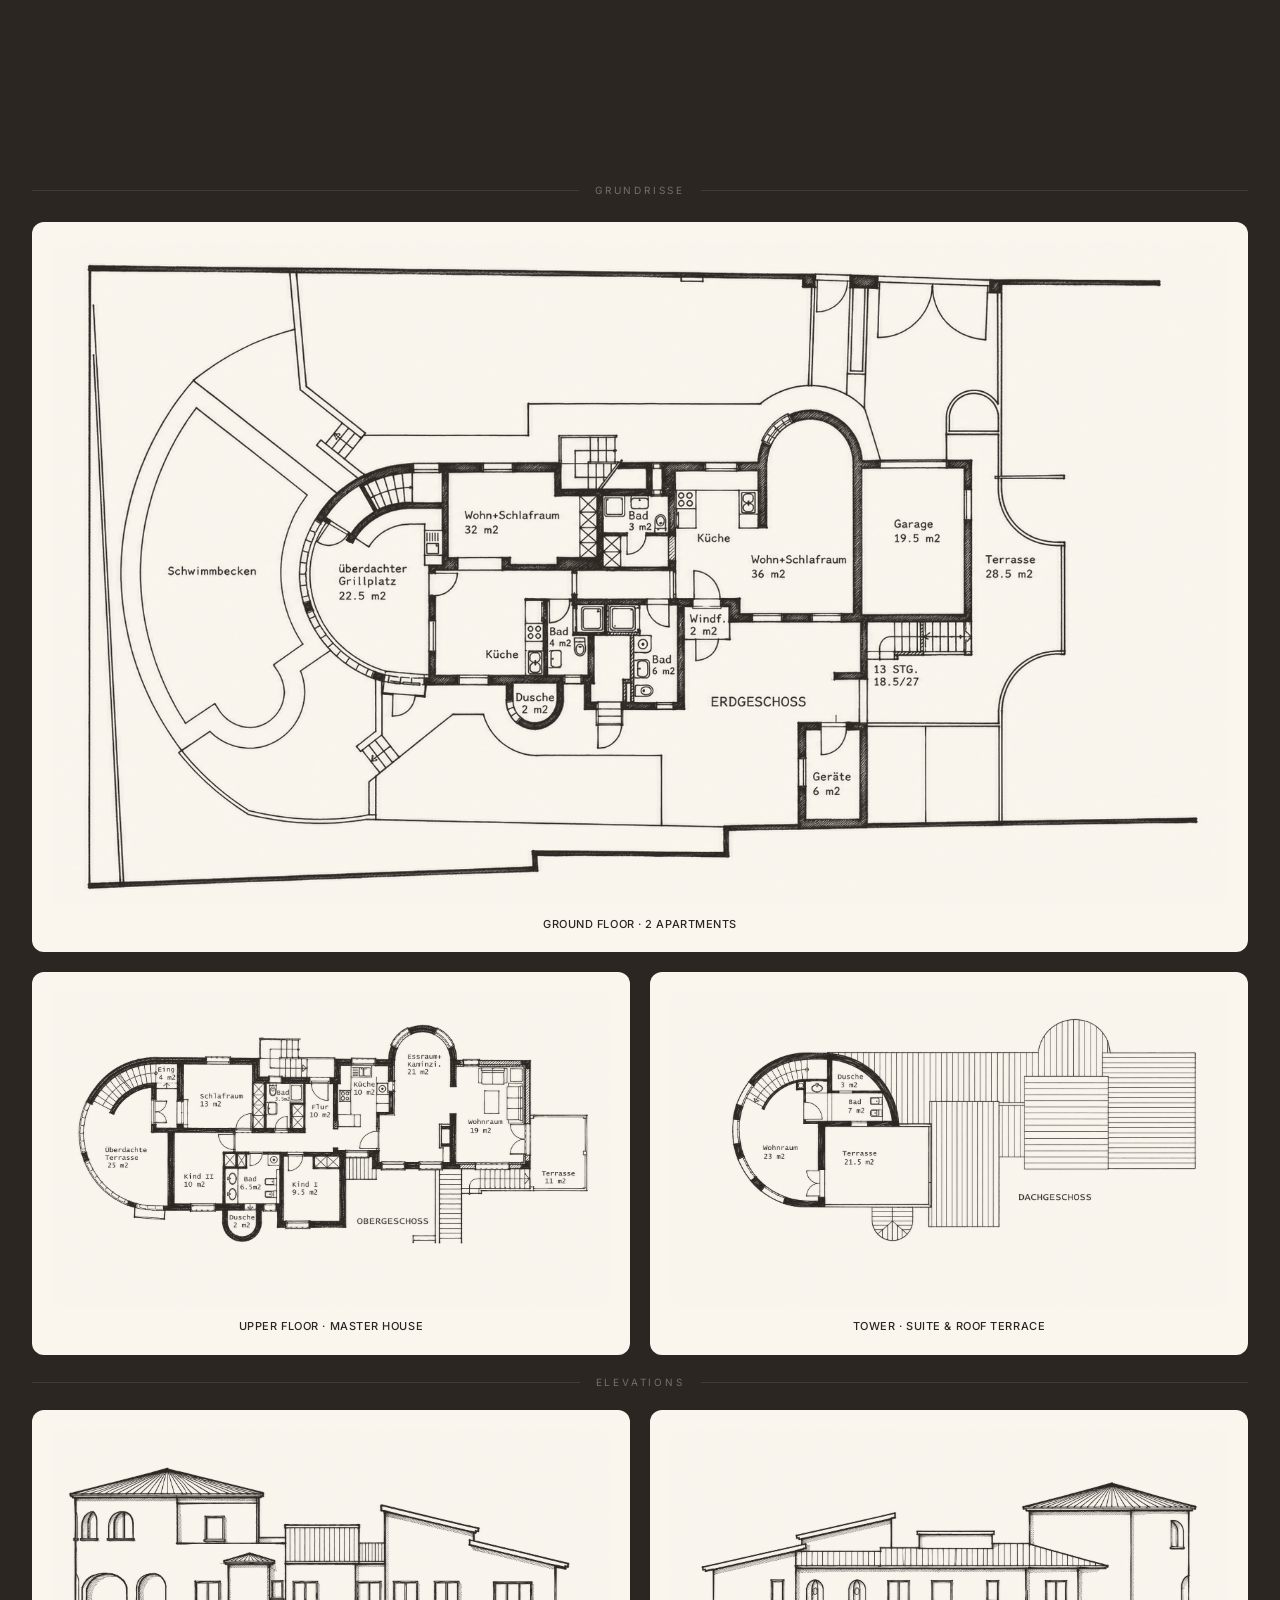
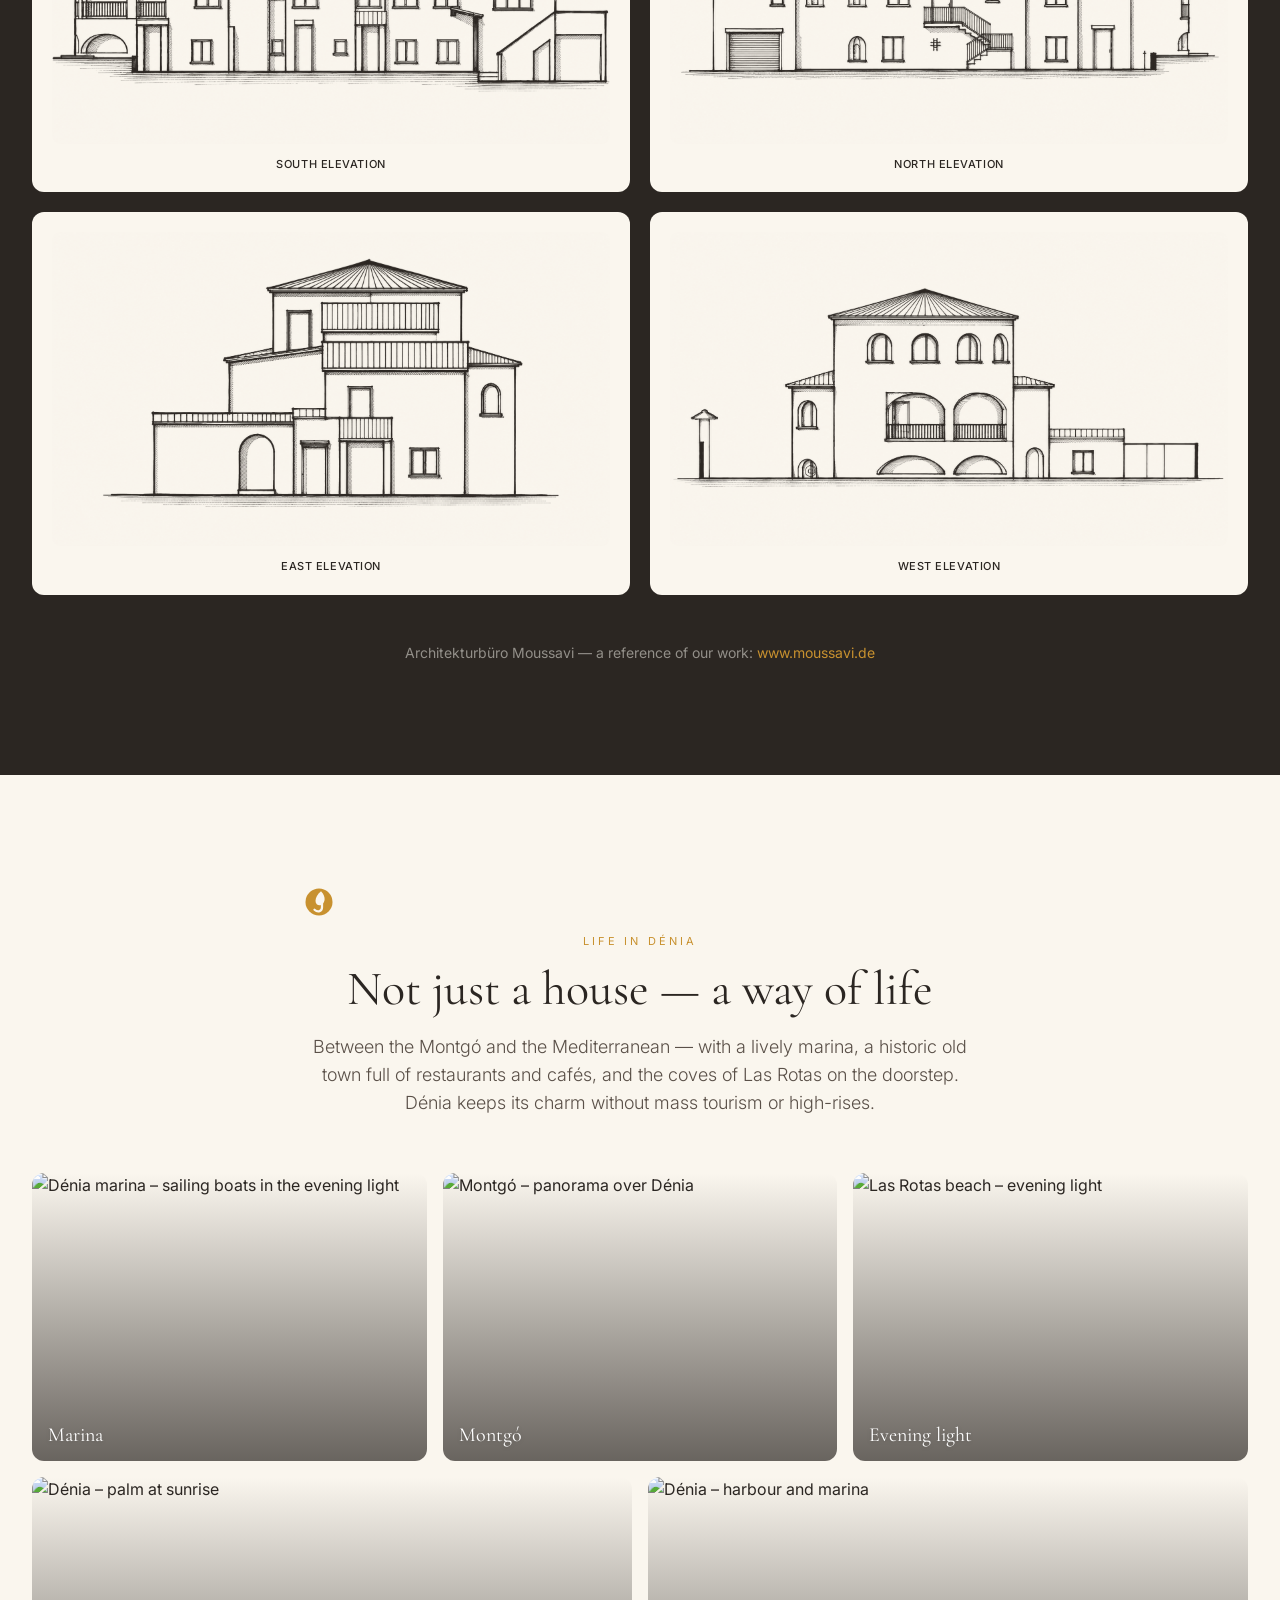
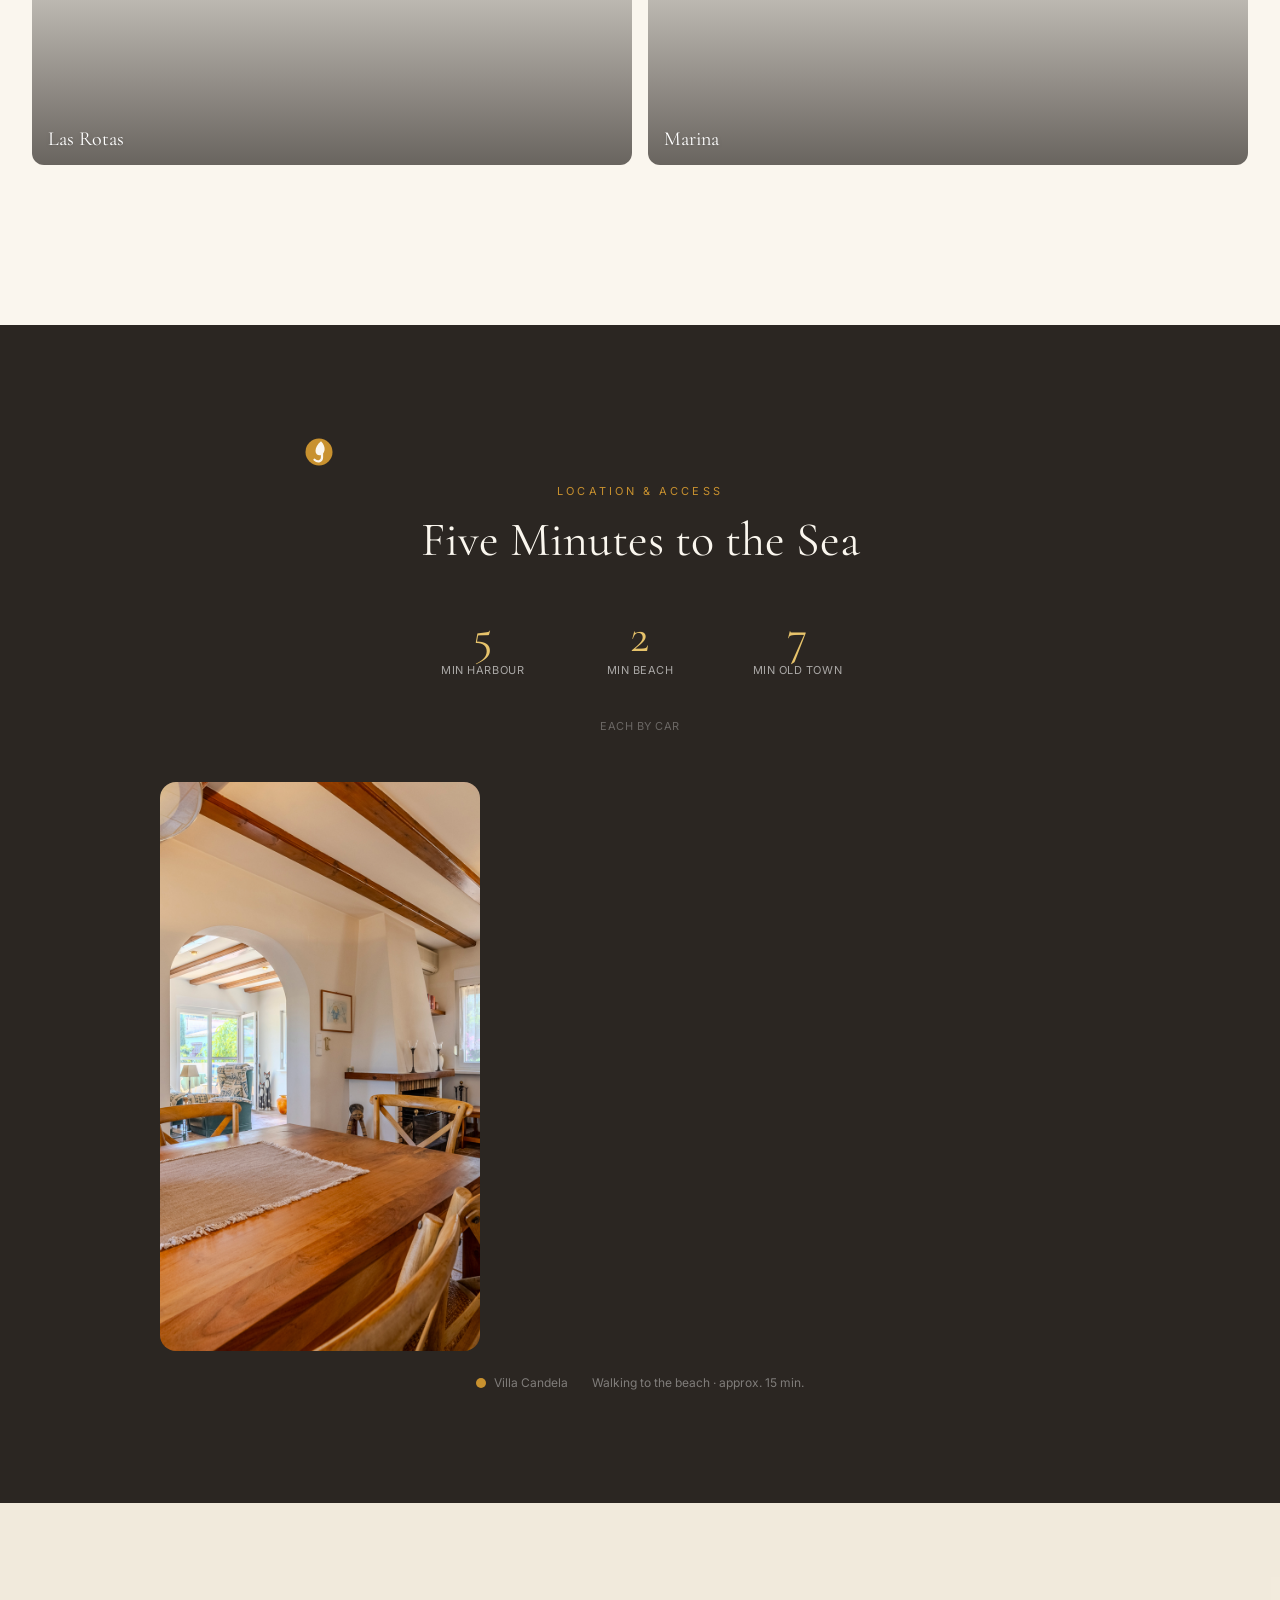
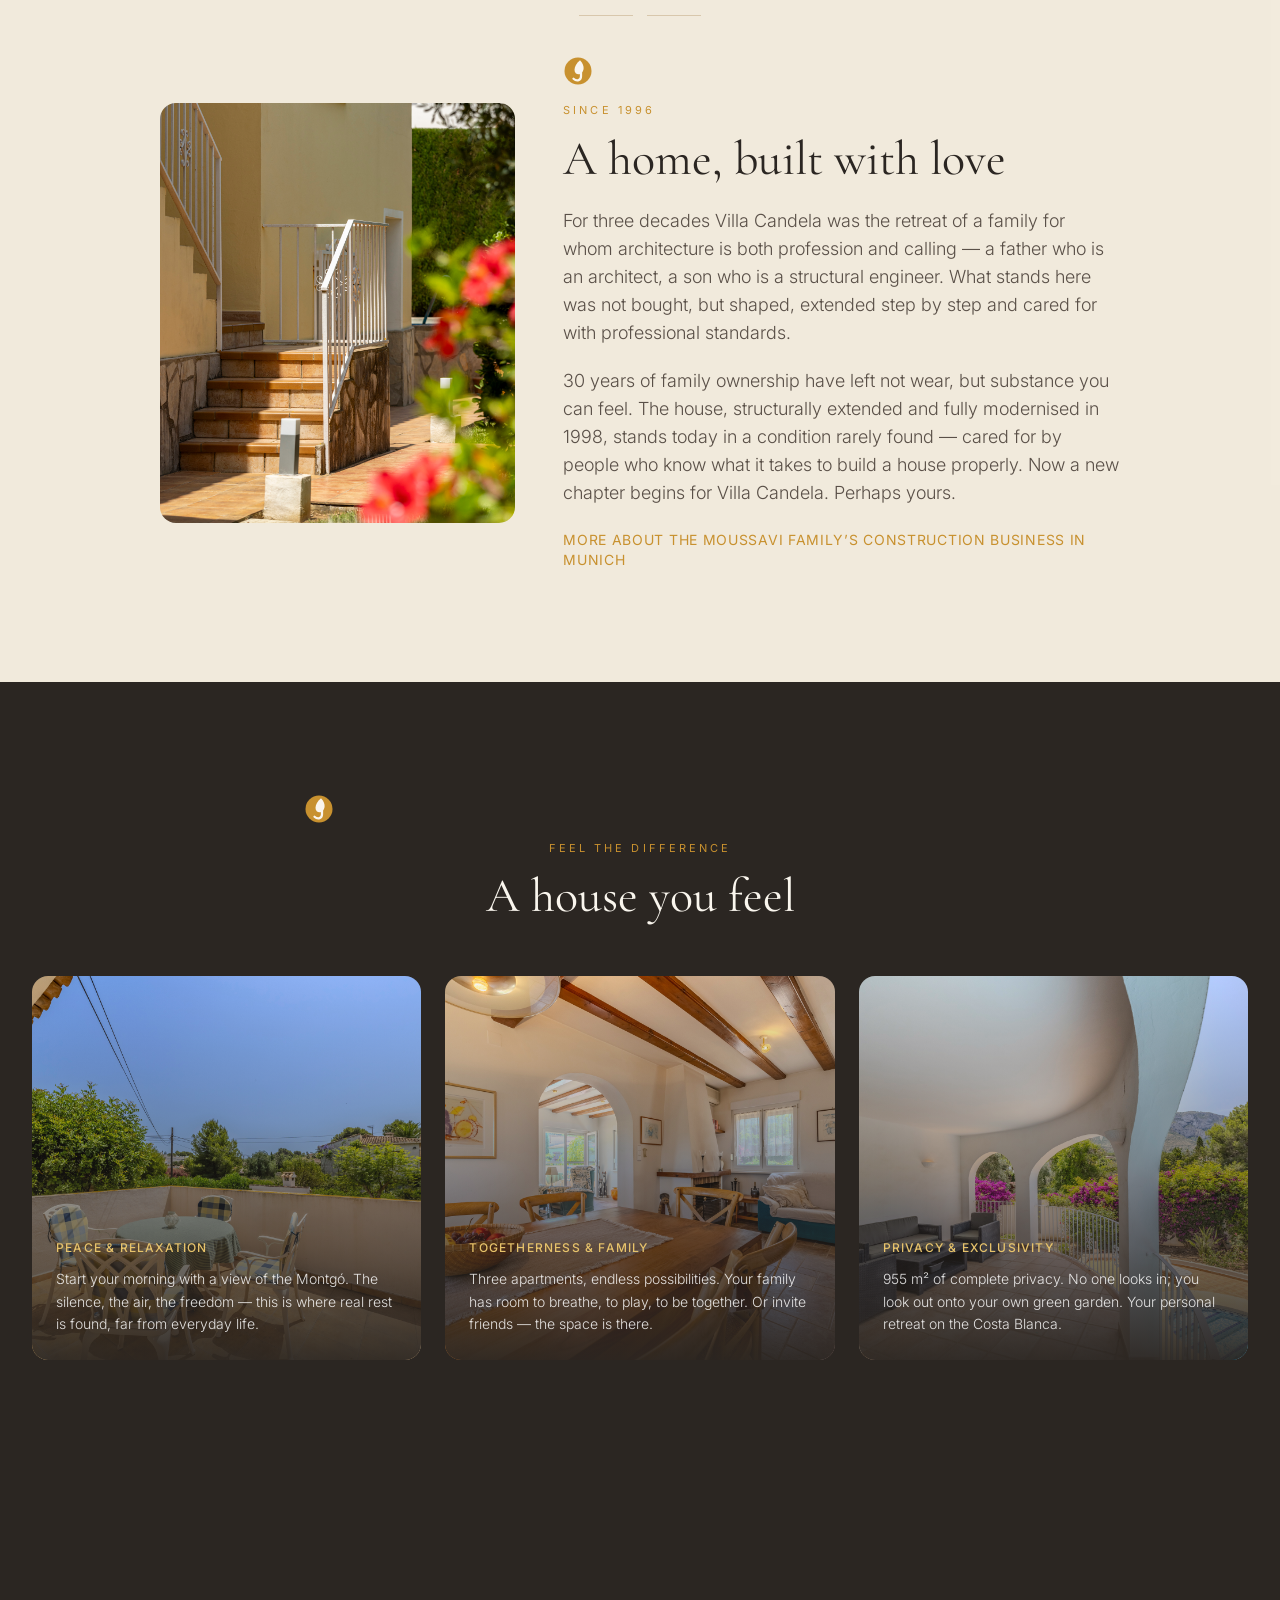
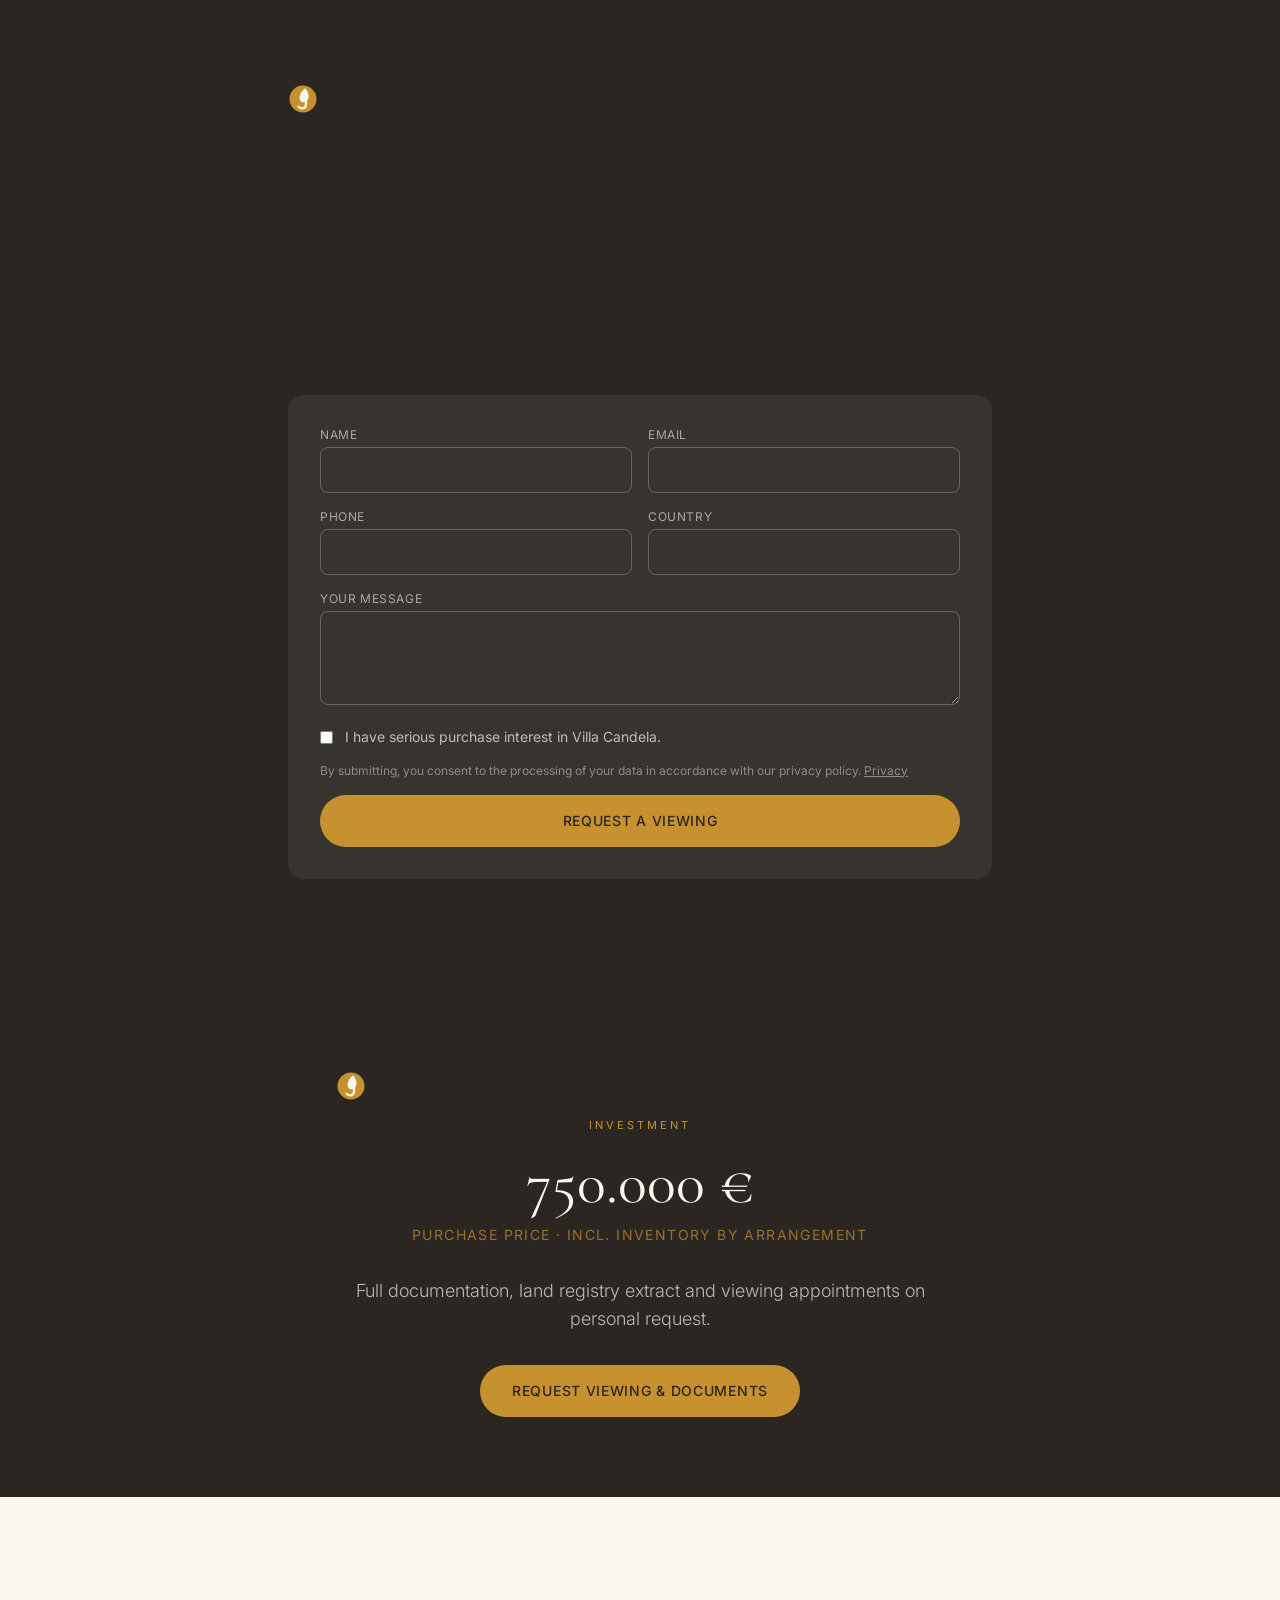
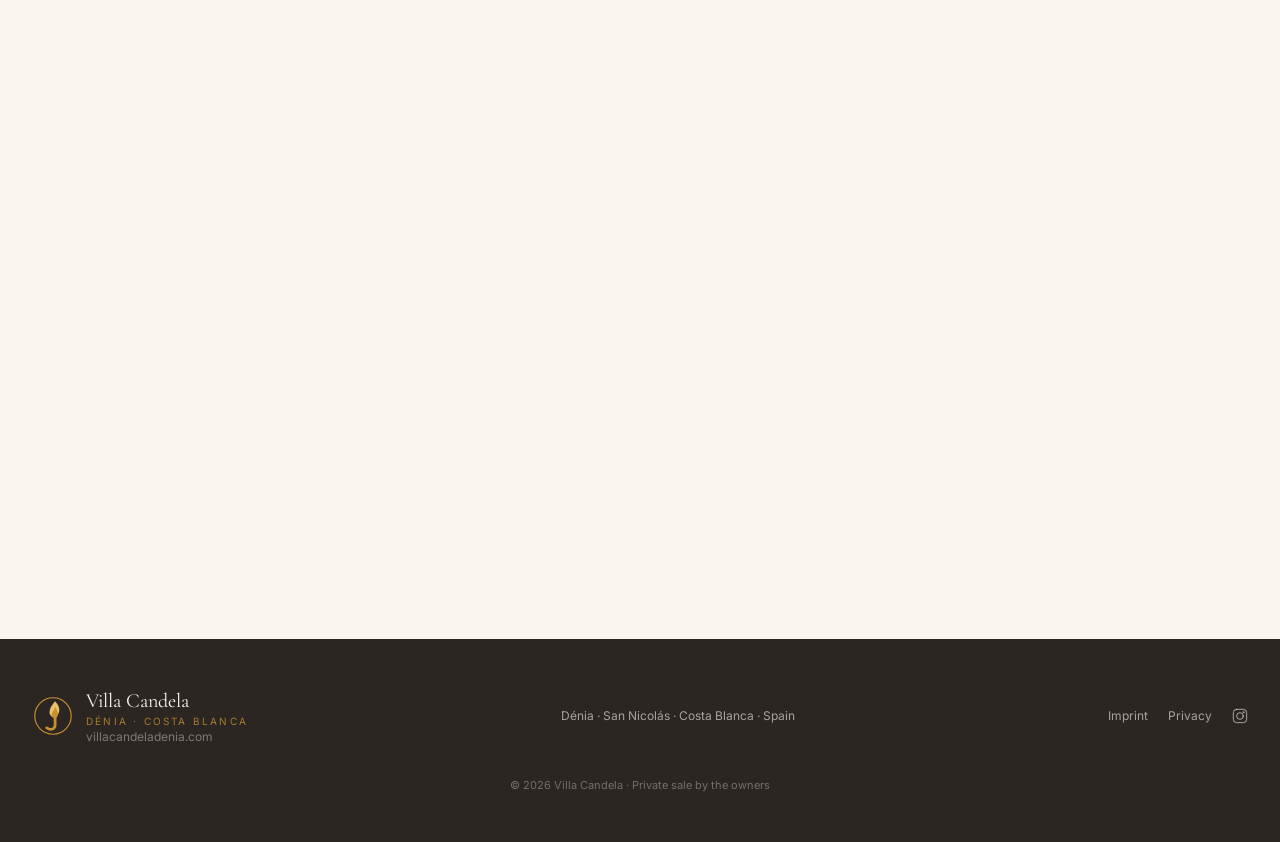
==== commit 26abb581: "Besichtigungswoche 20.-24. Juli: Vor-Ort-Banner (Hero + Kontakt, 6 Sprachen, WhatsApp-CTA)" ====
--- a/index.html
+++ b/index.html
@@ -156,6 +156,10 @@
   .flamediv{display:flex;align-items:center;justify-content:center;gap:14px;color:#C8912F}
   .flamediv:before,.flamediv:after{content:"";height:1px;width:54px;background:#D8C7AC}
   select.lang{background:transparent;border:0;outline:0;cursor:pointer;font-size:12px;letter-spacing:.08em}
+  .viewing-banner{display:inline-flex;align-items:center;gap:.6rem;background:rgba(200,145,47,.94);color:#FAF6EE;border:1px solid #E7C36B;border-radius:9999px;padding:.7rem 1.5rem;font-size:.82rem;letter-spacing:.04em;line-height:1.45;max-width:94%;text-align:left;transition:background .2s ease;cursor:pointer}
+  .viewing-banner:hover{background:#B5673B}
+  .vb-dot{width:.55rem;height:.55rem;border-radius:9999px;background:#FAF6EE;flex:0 0 auto;animation:vbPulse 1.6s ease-in-out infinite}
+  @keyframes vbPulse{0%,100%{opacity:1}50%{opacity:.3}}
 </style>
 </head>
 <body class="font-sans antialiased">
@@ -221,6 +225,12 @@
     </svg>
     <h1 class="font-serif text-white text-5xl sm:text-6xl md:text-8xl leading-none mb-10">Villa&nbsp;Candela</h1>
     <a href="#contact" class="inline-block bg-amber text-cream px-10 py-4 rounded-full text-sm uppercase tracking-wider hover:bg-ember transition" data-i18n="hero_cta1">Besichtigung anfragen</a>
+    <div class="mt-6">
+      <a href="https://wa.me/491792955522" target="_blank" rel="noopener" onclick="handleWa(event,'viewing_banner_hero')" class="viewing-banner">
+        <span class="vb-dot" aria-hidden="true"></span>
+        <span data-i18n="vb_text">Wir sind vom 20.–24. Juli persönlich vor Ort — Besichtigungen diese Woche möglich. Termin per WhatsApp.</span>
+      </a>
+    </div>
   </div>
 </section>
 
@@ -652,6 +662,12 @@
     <div class="inline-flex items-center gap-2 bg-amber/10 border border-amber/40 text-amber rounded-full px-5 py-2.5 text-sm mb-10">
       <svg width="14" height="14" viewBox="0 0 24 24" fill="none" stroke="currentColor" stroke-width="2.5" stroke-linecap="round" stroke-linejoin="round" aria-hidden="true"><path d="M20 6L9 17l-5-5"/></svg>
       <span data-i18n="con_noagent">Direkter Kontakt mit den Eigentümern · Persönliche Begleitung bis zur Besichtigung</span>
+    </div>
+    <div class="mb-10">
+      <a href="https://wa.me/491792955522" target="_blank" rel="noopener" onclick="handleWa(event,'viewing_banner_contact')" class="viewing-banner">
+        <span class="vb-dot" aria-hidden="true"></span>
+        <span data-i18n="vb_text">Wir sind vom 20.–24. Juli persönlich vor Ort — Besichtigungen diese Woche möglich. Termin per WhatsApp.</span>
+      </a>
     </div>
     <div class="flex flex-col sm:flex-row gap-4 justify-center mb-6">
       <a href="mailto:hola@villacandeladenia.com?subject=Villa%20Candela" onclick="trackEvent('email_click','contact_section')" class="bg-ink text-cream px-8 py-4 rounded-full text-sm uppercase tracking-wider hover:bg-ink/80 transition">hola@villacandeladenia.com</a>
@@ -882,7 +898,7 @@
 
 const I18N={
  de:{nav_highlights:"Highlights",nav_gallery:"Galerie",nav_units:"Einheiten",nav_data:"Objektdaten",nav_location:"Lage",nav_story:"Geschichte",nav_experience:"Besichtigung",nav_cta:"Anfragen",
-  hero_tagline:"Ein Haus für gemeinsame Zeit – und eigene Räume.",hero_kicker:"Dénia · Costa Blanca · am Fuße des Montgó",hero_sub:"Master House mit Turm-Suite und zwei autarke Erdgeschoss-Apartments auf 955 m² Privatgarten — 30 Jahre in Familienbesitz, liebevoll gepflegt und modernisiert, wenige Minuten zu Hafen, Strand und Altstadt von Dénia.",hero_cta1:"Besichtigung anfragen",hero_cta2:"Erlebnistag entdecken",
+  hero_tagline:"Ein Haus für gemeinsame Zeit – und eigene Räume.",hero_kicker:"Dénia · Costa Blanca · am Fuße des Montgó",hero_sub:"Master House mit Turm-Suite und zwei autarke Erdgeschoss-Apartments auf 955 m² Privatgarten — 30 Jahre in Familienbesitz, liebevoll gepflegt und modernisiert, wenige Minuten zu Hafen, Strand und Altstadt von Dénia.",hero_cta1:"Besichtigung anfragen",hero_cta2:"Erlebnistag entdecken",vb_text:"Wir sind vom 20.–24. Juli persönlich vor Ort — Besichtigungen diese Woche möglich. Termin per WhatsApp.",
   band_1:"1 Min. zum Yachthafen",band_2:"wenige Minuten zum Strand Las Rotas",band_3:"5–10 Min. zu Fuß in die Altstadt",band_4:"am Fuße des Montgó",band_car:"Mit dem Auto: 5 Min. zum Yachthafen · 2 Min. zum Strand Las Rotas · 7 Min. in die Altstadt",band_walk:"Zu Fuß: 20 Min. zum Yachthafen · 10 Min. zum Strand · 30 Min. in die Altstadt",
   fact_units:"Wohneinheiten",fact_living:"m² Wohnfläche",fact_plot:"m² Grundstück",fact_beds:"Schlafzimmer",fact_baths:"Bäder",fact_pool:"Pool & Garten",
   usp_kicker:"Das Besondere",usp_title:"Ein Haus, viele Möglichkeiten",usp_sub:"Selten verbindet ein Anwesen so viel Privatsphäre, Flexibilität und Lagequalität — gebaut und gepflegt von einer Architekten- und Ingenieurfamilie.",
@@ -922,7 +938,7 @@
   alt_paradise_01:"Dachterrasse Turmzimmer – private Aussicht",alt_paradise_02:"Villa Candela – Luftaufnahme",alt_paradise_03:"Privatgarten – grüne Oase"},
 
  en:{nav_highlights:"Highlights",nav_gallery:"Gallery",nav_units:"Units",nav_data:"Property data",nav_location:"Location",nav_story:"Story",nav_experience:"Viewing",nav_cta:"Enquire",
-  hero_tagline:"A house for shared time – and private spaces.",hero_kicker:"Dénia · Costa Blanca · at the foot of the Montgó",hero_sub:"Main residence with tower suite and two self-contained ground-floor apartments set in a 955 m² private garden — 30 years in family ownership, lovingly maintained and modernised, minutes from harbour, beach and old town of Dénia.",hero_cta1:"Request a viewing",hero_cta2:"Discover the Experience",
+  hero_tagline:"A house for shared time – and private spaces.",hero_kicker:"Dénia · Costa Blanca · at the foot of the Montgó",hero_sub:"Main residence with tower suite and two self-contained ground-floor apartments set in a 955 m² private garden — 30 years in family ownership, lovingly maintained and modernised, minutes from harbour, beach and old town of Dénia.",hero_cta1:"Request a viewing",hero_cta2:"Discover the Experience",vb_text:"We are in Dénia in person from 20–24 July — viewings available this week. Book via WhatsApp.",
   band_1:"1 min to the marina",band_2:"a few minutes to Las Rotas beach",band_3:"5–10 min walk to the old town",band_4:"at the foot of the Montgó",band_car:"By car: 5 min to the marina · 2 min to Las Rotas beach · 7 min to the old town",band_walk:"On foot: 20 min to the marina · 10 min to the beach · 30 min to the old town",
   fact_units:"living units",fact_living:"m² living area",fact_plot:"m² plot",fact_beds:"bedrooms",fact_baths:"bathrooms",fact_pool:"pool & garden",
   usp_kicker:"What sets it apart",usp_title:"One house, many possibilities",usp_sub:"Rarely does a property combine such privacy, flexibility and location — built and cared for by a family of architects and engineers.",
@@ -958,7 +974,7 @@
   alt_paradise_01:"Roof terrace tower room – private view",alt_paradise_02:"Villa Candela – aerial view",alt_paradise_03:"Private garden – green oasis"},
 
  es:{nav_highlights:"Destacados",nav_gallery:"Galería",nav_units:"Unidades",nav_data:"Datos",nav_location:"Ubicación",nav_story:"Historia",nav_experience:"Visita",nav_cta:"Contactar",
-  hero_tagline:"Una casa para el tiempo en común – y espacios propios.",hero_kicker:"Dénia · Costa Blanca · a los pies del Montgó",hero_sub:"Vivienda principal con suite en la torre y dos apartamentos independientes en planta baja sobre 955 m² de jardín privado — 30 años en propiedad familiar, cuidada y modernizada con esmero, a minutos del puerto, la playa y el casco antiguo de Dénia.",hero_cta1:"Solicitar una visita",hero_cta2:"Descubrir la experiencia",
+  hero_tagline:"Una casa para el tiempo en común – y espacios propios.",hero_kicker:"Dénia · Costa Blanca · a los pies del Montgó",hero_sub:"Vivienda principal con suite en la torre y dos apartamentos independientes en planta baja sobre 955 m² de jardín privado — 30 años en propiedad familiar, cuidada y modernizada con esmero, a minutos del puerto, la playa y el casco antiguo de Dénia.",hero_cta1:"Solicitar una visita",hero_cta2:"Descubrir la experiencia",vb_text:"Estaremos en Dénia en persona del 20 al 24 de julio — visitas disponibles esta semana. Cita por WhatsApp.",
   band_1:"1 min al puerto deportivo",band_2:"pocos minutos a la playa de Las Rotas",band_3:"5–10 min a pie al casco antiguo",band_4:"a los pies del Montgó",band_car:"En coche: 5 min al puerto · 2 min a la playa de Las Rotas · 7 min al casco antiguo",band_walk:"A pie: 20 min al puerto · 10 min a la playa · 30 min al casco antiguo",
   fact_units:"unidades",fact_living:"m² construidos",fact_plot:"m² de parcela",fact_beds:"dormitorios",fact_baths:"baños",fact_pool:"piscina y jardín",
   usp_kicker:"Lo que la distingue",usp_title:"Una casa, muchas posibilidades",usp_sub:"Pocas propiedades reúnen tanta privacidad, flexibilidad y calidad de ubicación — construida y cuidada por una familia de arquitectos e ingenieros.",
@@ -994,7 +1010,7 @@
   alt_paradise_01:"Terraza techo torre – vistas privadas",alt_paradise_02:"Villa Candela – vista aérea",alt_paradise_03:"Jardín privado – oasis verde"},
 
  nl:{nav_highlights:"Hoogtepunten",nav_gallery:"Galerij",nav_units:"Eenheden",nav_data:"Objectdata",nav_location:"Ligging",nav_story:"Verhaal",nav_experience:"Bezichtiging",nav_cta:"Contact",
-  hero_tagline:"Een huis voor gedeelde tijd – en eigen ruimtes.",hero_kicker:"Dénia · Costa Blanca · aan de voet van de Montgó",hero_sub:"Hoofdwoning met torensuite en twee zelfstandige appartementen op de begane grond op 955 m² privégrond — 30 jaar in familiebezit, liefdevol onderhouden en gemoderniseerd, op minuten van haven, strand en oude stad van Dénia.",hero_cta1:"Bezichtiging aanvragen",hero_cta2:"Ontdek de beleving",
+  hero_tagline:"Een huis voor gedeelde tijd – en eigen ruimtes.",hero_kicker:"Dénia · Costa Blanca · aan de voet van de Montgó",hero_sub:"Hoofdwoning met torensuite en twee zelfstandige appartementen op de begane grond op 955 m² privégrond — 30 jaar in familiebezit, liefdevol onderhouden en gemoderniseerd, op minuten van haven, strand en oude stad van Dénia.",hero_cta1:"Bezichtiging aanvragen",hero_cta2:"Ontdek de beleving",vb_text:"Wij zijn van 20 t/m 24 juli persoonlijk in Dénia — bezichtigingen deze week mogelijk. Afspraak via WhatsApp.",
   band_1:"1 min naar de jachthaven",band_2:"enkele minuten naar strand Las Rotas",band_3:"5–10 min lopen naar de oude stad",band_4:"aan de voet van de Montgó",band_car:"Met de auto: 5 min naar de jachthaven · 2 min naar strand Las Rotas · 7 min naar de oude stad",band_walk:"Te voet: 20 min naar de jachthaven · 10 min naar het strand · 30 min naar de oude stad",
   fact_units:"wooneenheden",fact_living:"m² woonopp.",fact_plot:"m² perceel",fact_beds:"slaapkamers",fact_baths:"badkamers",fact_pool:"zwembad & tuin",
   usp_kicker:"Wat het bijzonder maakt",usp_title:"Eén huis, vele mogelijkheden",usp_sub:"Zelden verenigt een woning zoveel privacy, flexibiliteit en ligging — gebouwd en onderhouden door een familie van architecten en ingenieurs.",
@@ -1030,7 +1046,7 @@
   alt_paradise_01:"Dakterras torenkamer – privéuitzicht",alt_paradise_02:"Villa Candela – luchtfoto",alt_paradise_03:"Privétuin – groene oase"},
 
  fr:{nav_highlights:"Atouts",nav_gallery:"Galerie",nav_units:"Logements",nav_data:"Données",nav_location:"Emplacement",nav_story:"Histoire",nav_experience:"Visite",nav_cta:"Contact",
-  hero_tagline:"Une maison pour des moments partagés – et des espaces bien à soi.",hero_kicker:"Dénia · Costa Blanca · au pied du Montgó",hero_sub:"Résidence principale avec suite dans la tour et deux appartements indépendants au rez-de-chaussée sur 955 m² de jardin privé — 30 ans en propriété familiale, entretenue et modernisée avec soin, à quelques minutes du port, de la plage et de la vieille ville de Dénia.",hero_cta1:"Demander une visite",hero_cta2:"Découvrir l'expérience",
+  hero_tagline:"Une maison pour des moments partagés – et des espaces bien à soi.",hero_kicker:"Dénia · Costa Blanca · au pied du Montgó",hero_sub:"Résidence principale avec suite dans la tour et deux appartements indépendants au rez-de-chaussée sur 955 m² de jardin privé — 30 ans en propriété familiale, entretenue et modernisée avec soin, à quelques minutes du port, de la plage et de la vieille ville de Dénia.",hero_cta1:"Demander une visite",hero_cta2:"Découvrir l'expérience",vb_text:"Nous serons à Dénia en personne du 20 au 24 juillet — visites possibles cette semaine. Rendez-vous via WhatsApp.",
   band_1:"1 min du port de plaisance",band_2:"quelques minutes de la plage de Las Rotas",band_3:"5–10 min à pied de la vieille ville",band_4:"au pied du Montgó",band_car:"En voiture : 5 min du port · 2 min de la plage de Las Rotas · 7 min de la vieille ville",band_walk:"À pied : 20 min du port · 10 min de la plage · 30 min de la vieille ville",
   fact_units:"logements",fact_living:"m² habitables",fact_plot:"m² de terrain",fact_beds:"chambres",fact_baths:"salles de bain",fact_pool:"piscine & jardin",
   usp_kicker:"Ce qui la distingue",usp_title:"Une maison, mille possibilités",usp_sub:"Rares sont les propriétés réunissant autant d'intimité, de flexibilité et de qualité d'emplacement — bâtie et entretenue par une famille d'architectes et d'ingénieurs.",
@@ -1066,7 +1082,7 @@
   alt_paradise_01:"Terrasse toit tour – vue privée",alt_paradise_02:"Villa Candela – vue aérienne",alt_paradise_03:"Jardin privé – oasis verte"},
 
  ru:{nav_highlights:"Преимущества",nav_gallery:"Галерея",nav_units:"Блоки",nav_data:"Параметры",nav_location:"Расположение",nav_story:"История",nav_experience:"Просмотр",nav_cta:"Запрос",
-  hero_tagline:"Дом для совместного времени – и собственного пространства.",hero_kicker:"Дения · Коста-Бланка · у подножия Монгó",hero_sub:"Главная резиденция с башенной сюитой и двумя автономными квартирами на первом этаже на участке 955 м² — 30 лет в семейном владении, с любовью ухоженная и модернизированная, в нескольких минутах от порта, пляжа и старого города Дении.",hero_cta1:"Запросить просмотр",hero_cta2:"Узнать об опыте",
+  hero_tagline:"Дом для совместного времени – и собственного пространства.",hero_kicker:"Дения · Коста-Бланка · у подножия Монгó",hero_sub:"Главная резиденция с башенной сюитой и двумя автономными квартирами на первом этаже на участке 955 м² — 30 лет в семейном владении, с любовью ухоженная и модернизированная, в нескольких минутах от порта, пляжа и старого города Дении.",hero_cta1:"Запросить просмотр",hero_cta2:"Узнать об опыте",vb_text:"Мы лично в Дении с 20 по 24 июля — просмотры возможны на этой неделе. Договоритесь о встрече в WhatsApp.",
   band_1:"1 мин до яхтенного порта",band_2:"несколько минут до пляжа Лас-Ротас",band_3:"5–10 мин пешком до старого города",band_4:"у подножия Монгó",band_car:"На машине: 5 мин до яхтенного порта · 2 мин до пляжа Лас-Ротас · 7 мин до старого города",band_walk:"Пешком: 20 мин до яхтенного порта · 10 мин до пляжа · 30 мин до старого города",
   fact_units:"жилых блока",fact_living:"м² жилой площади",fact_plot:"м² участка",fact_beds:"спальни",fact_baths:"санузла",fact_pool:"бассейн и сад",
   usp_kicker:"Что её отличает",usp_title:"Один дом — множество возможностей",usp_sub:"Редкая усадьба сочетает столько приватности, гибкости и качества расположения — построена и ухожена семьёй архитекторов и инженеров.",
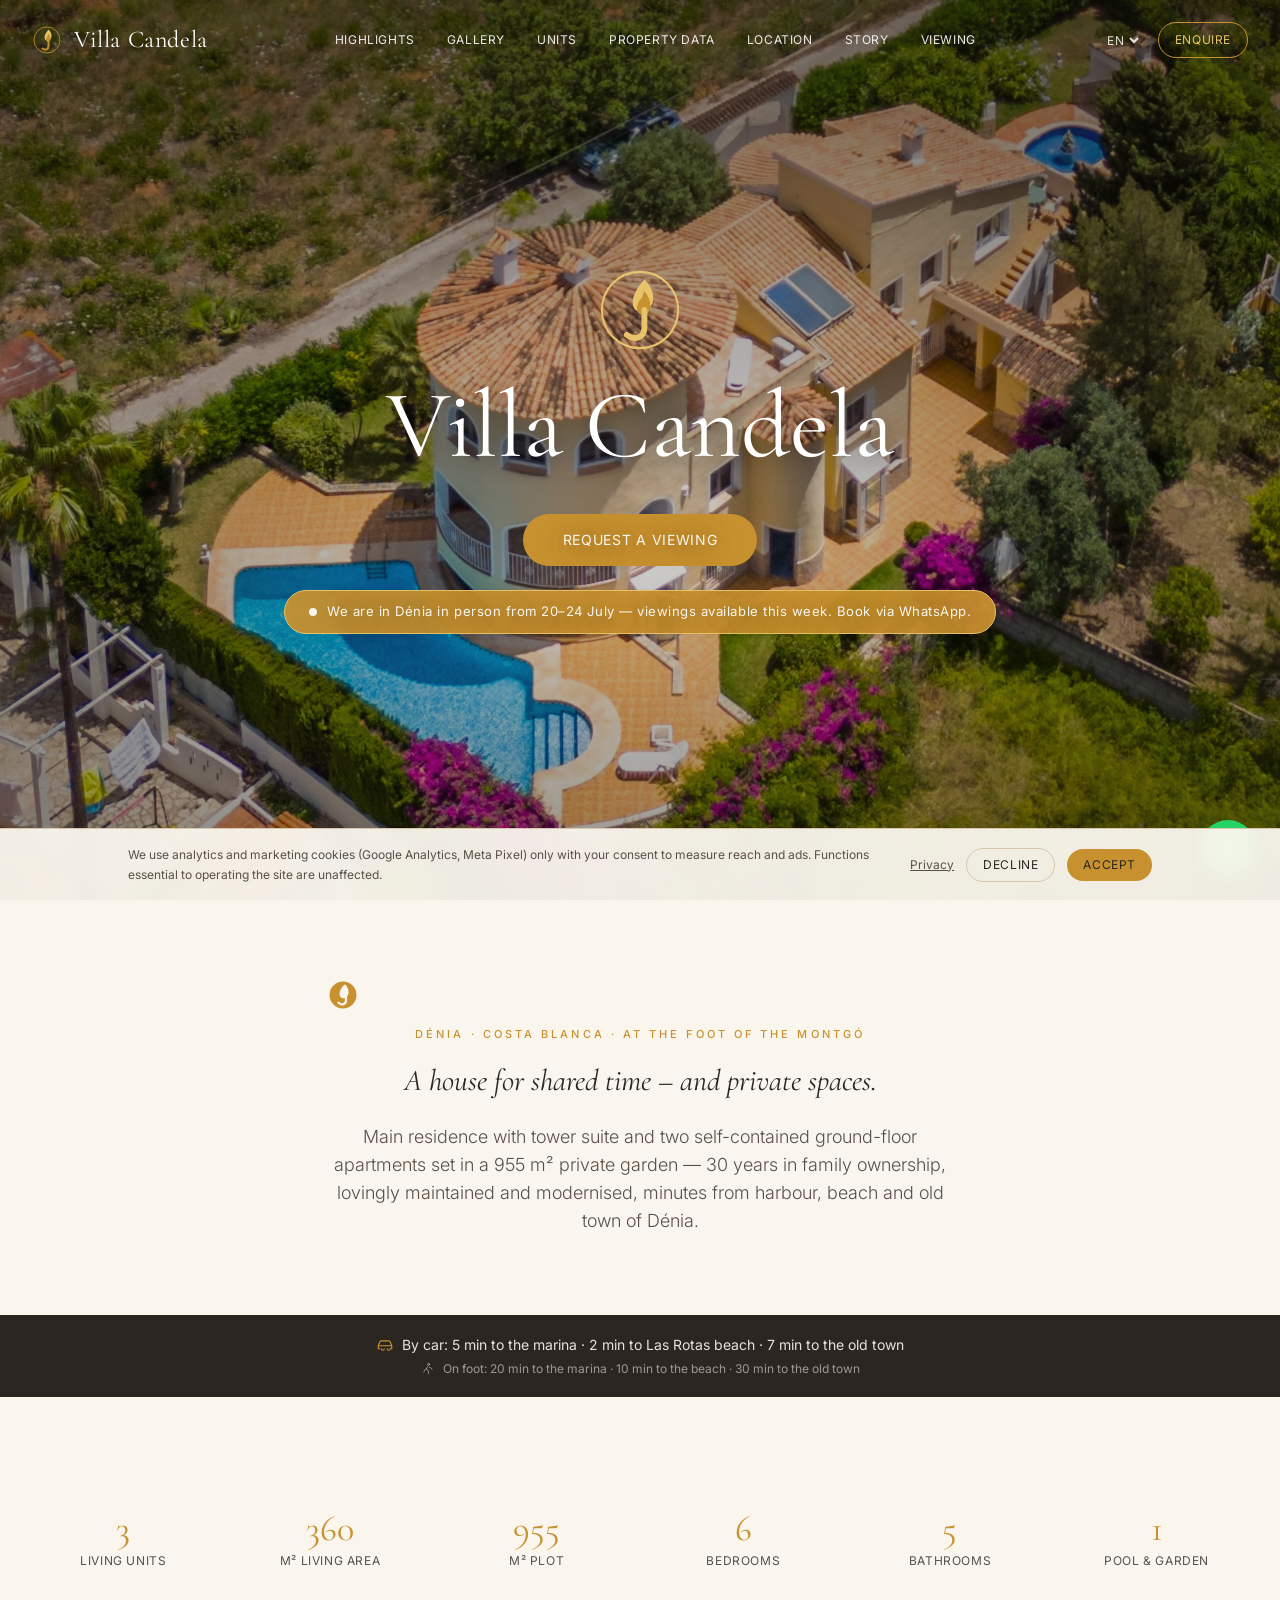
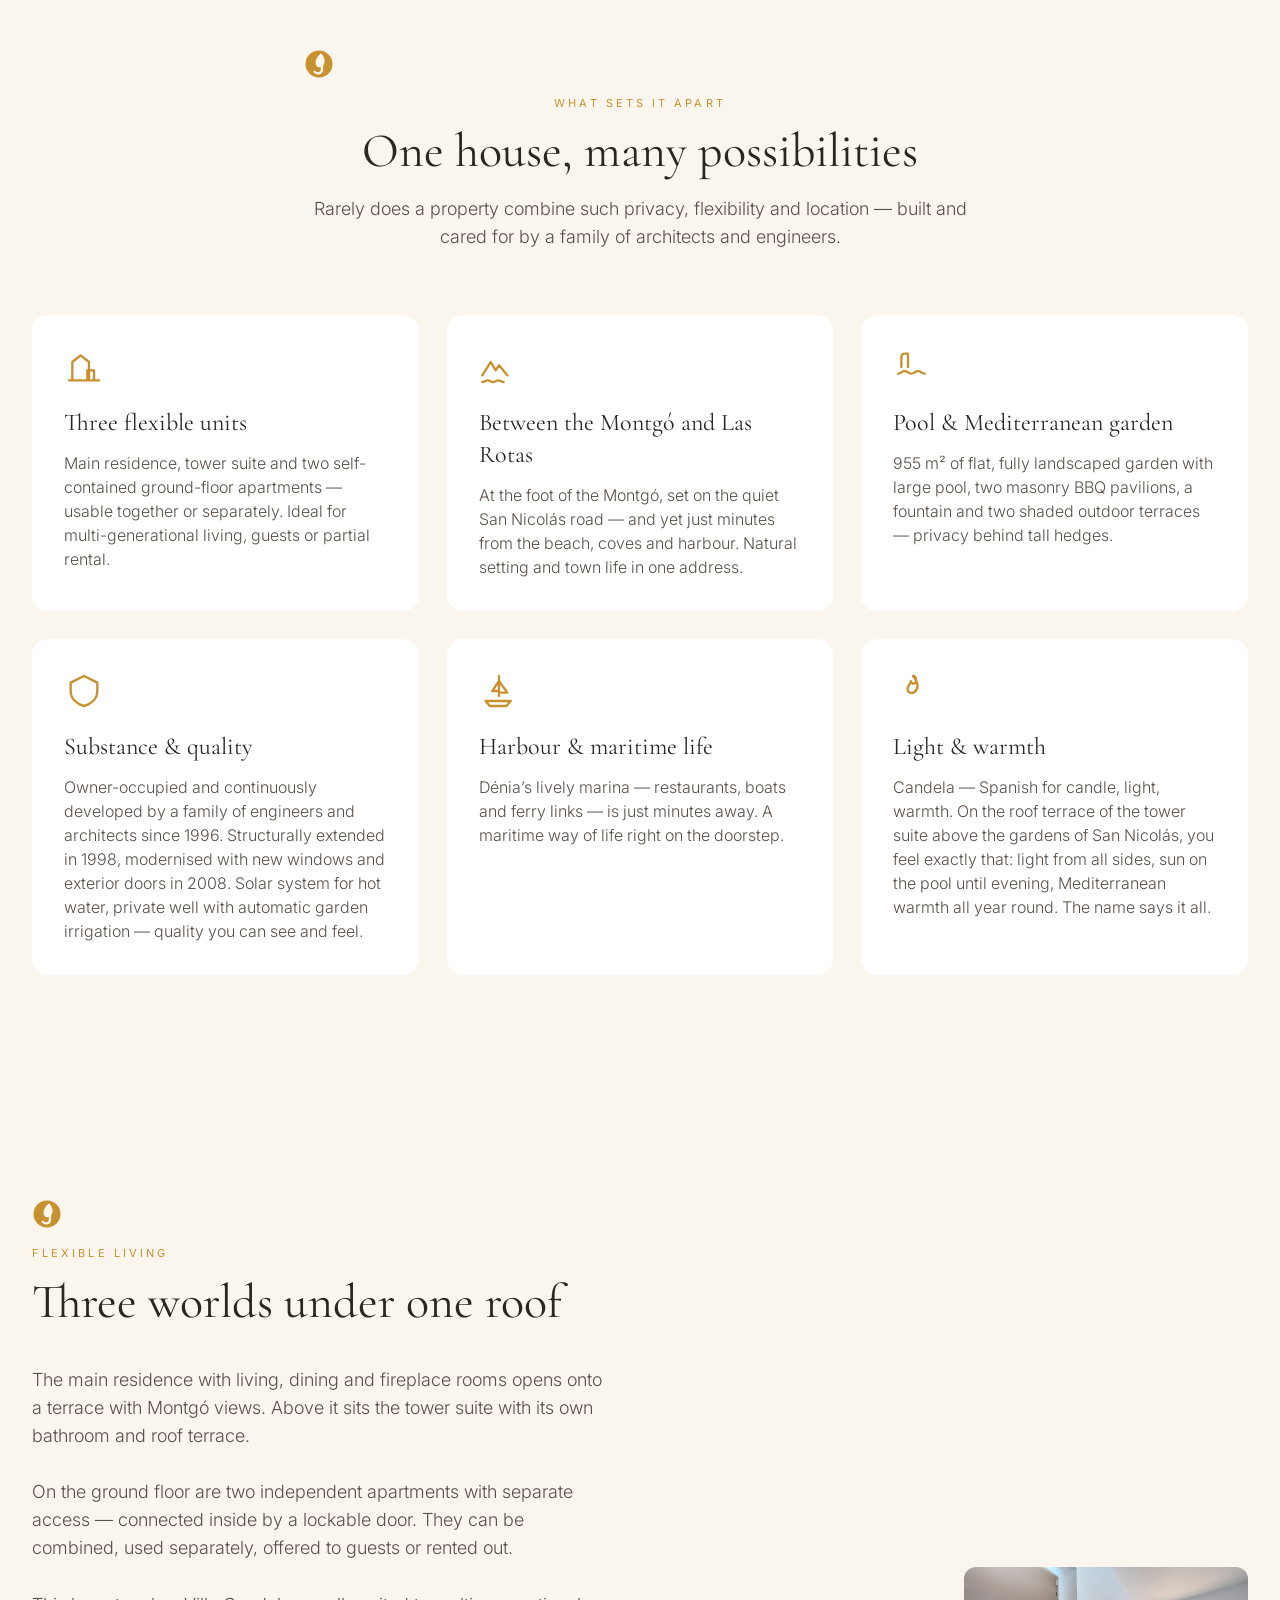
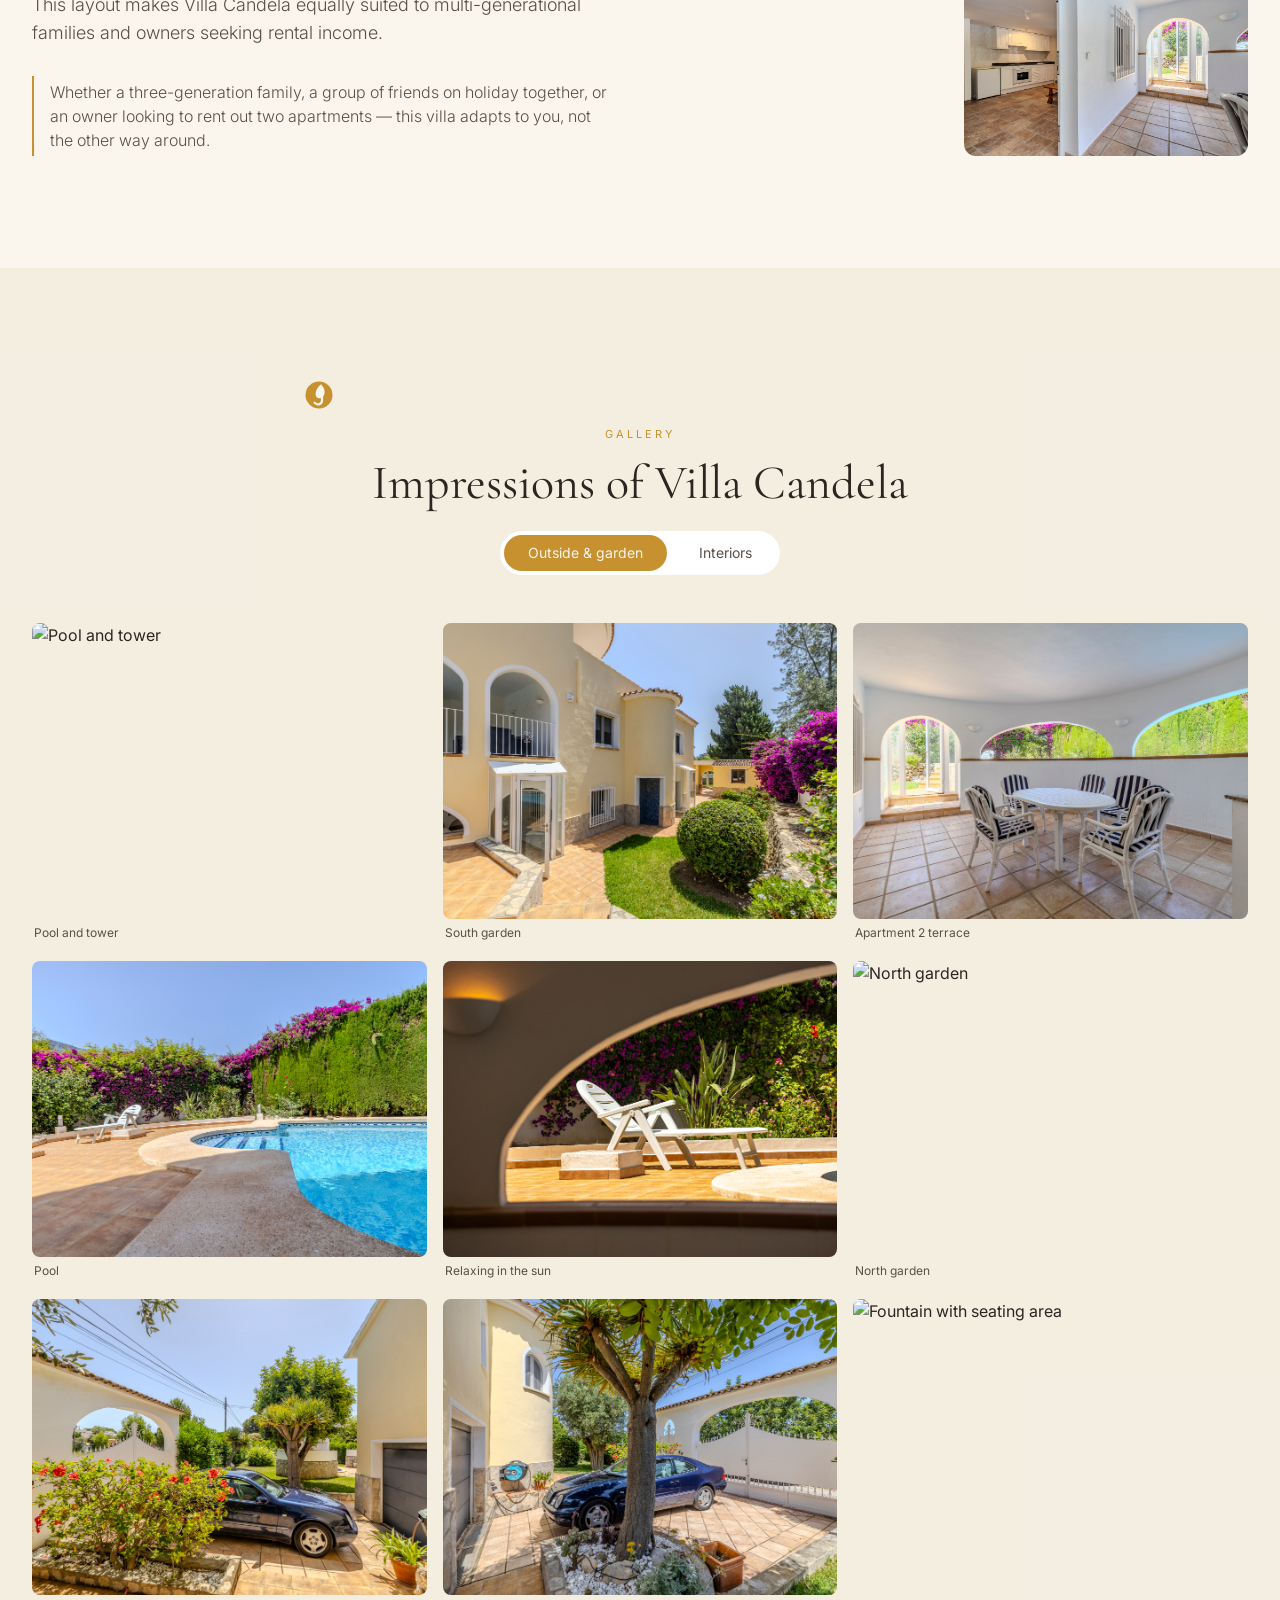
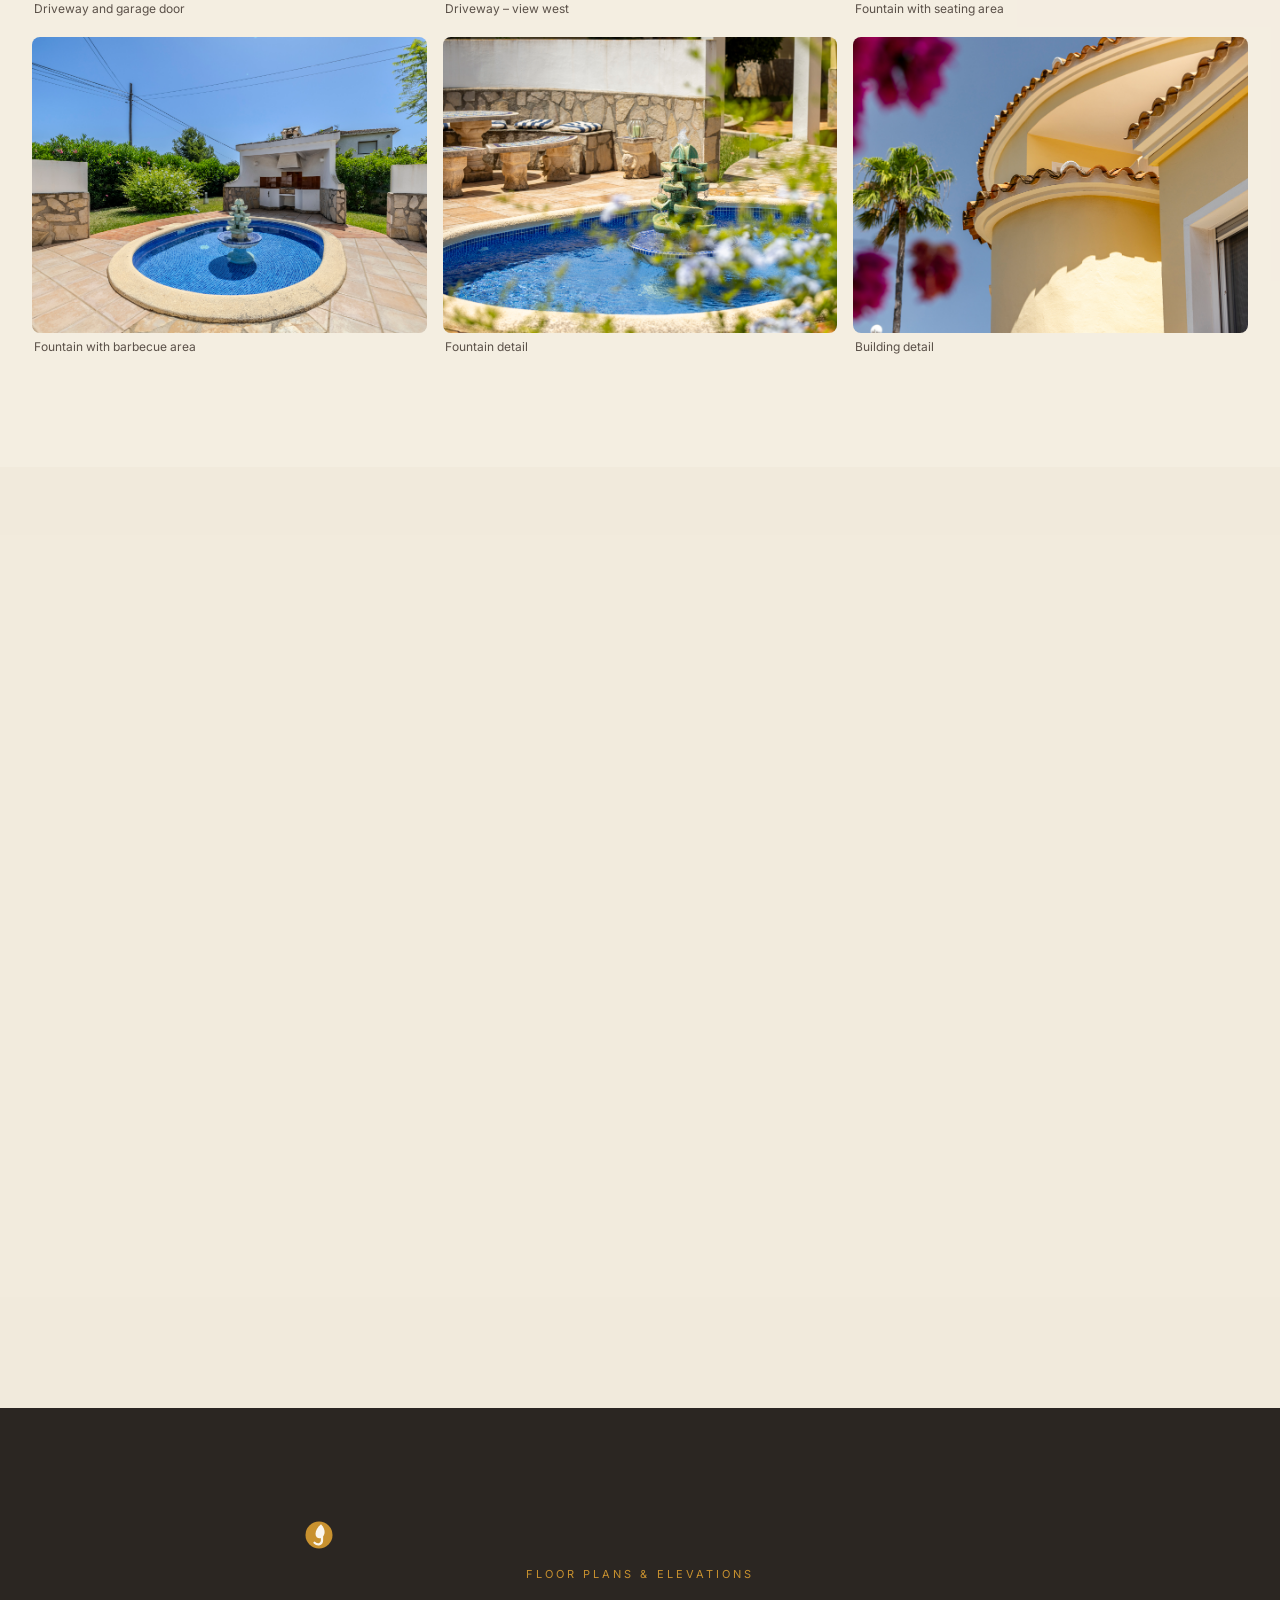
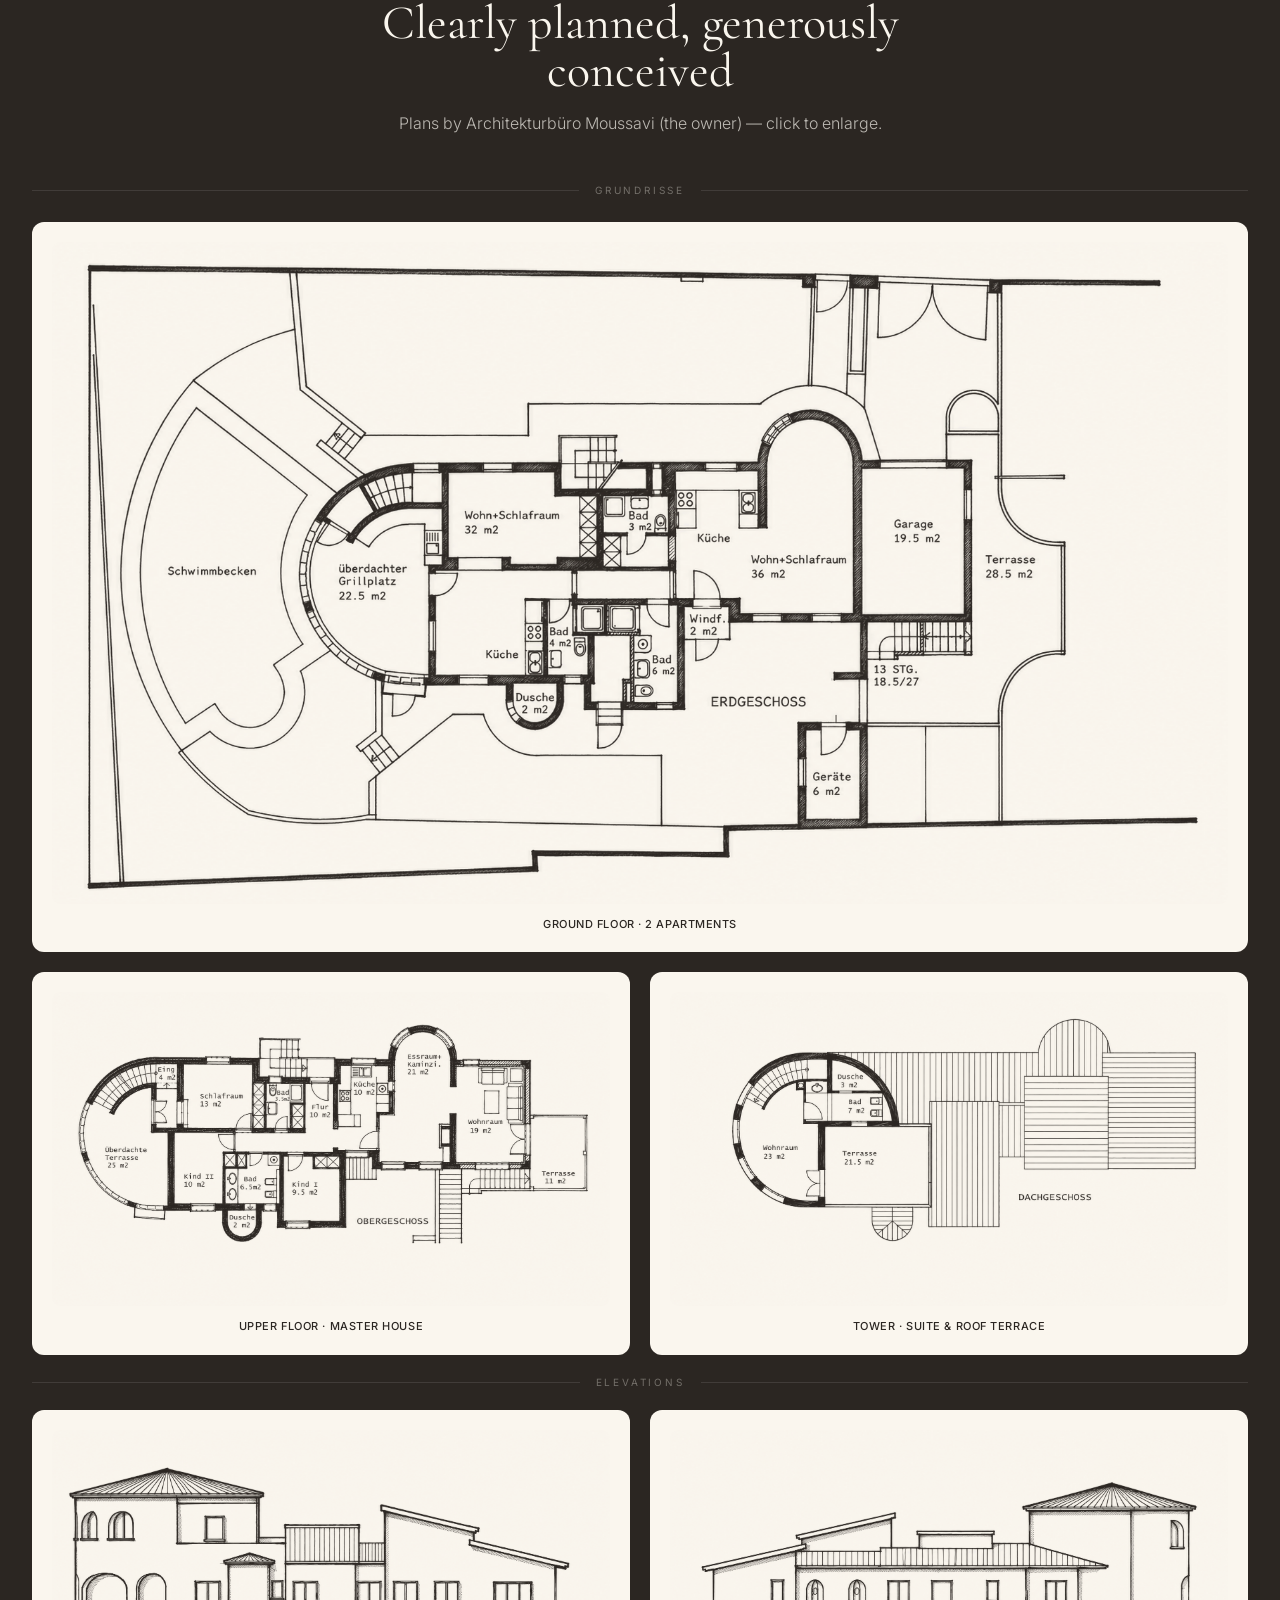
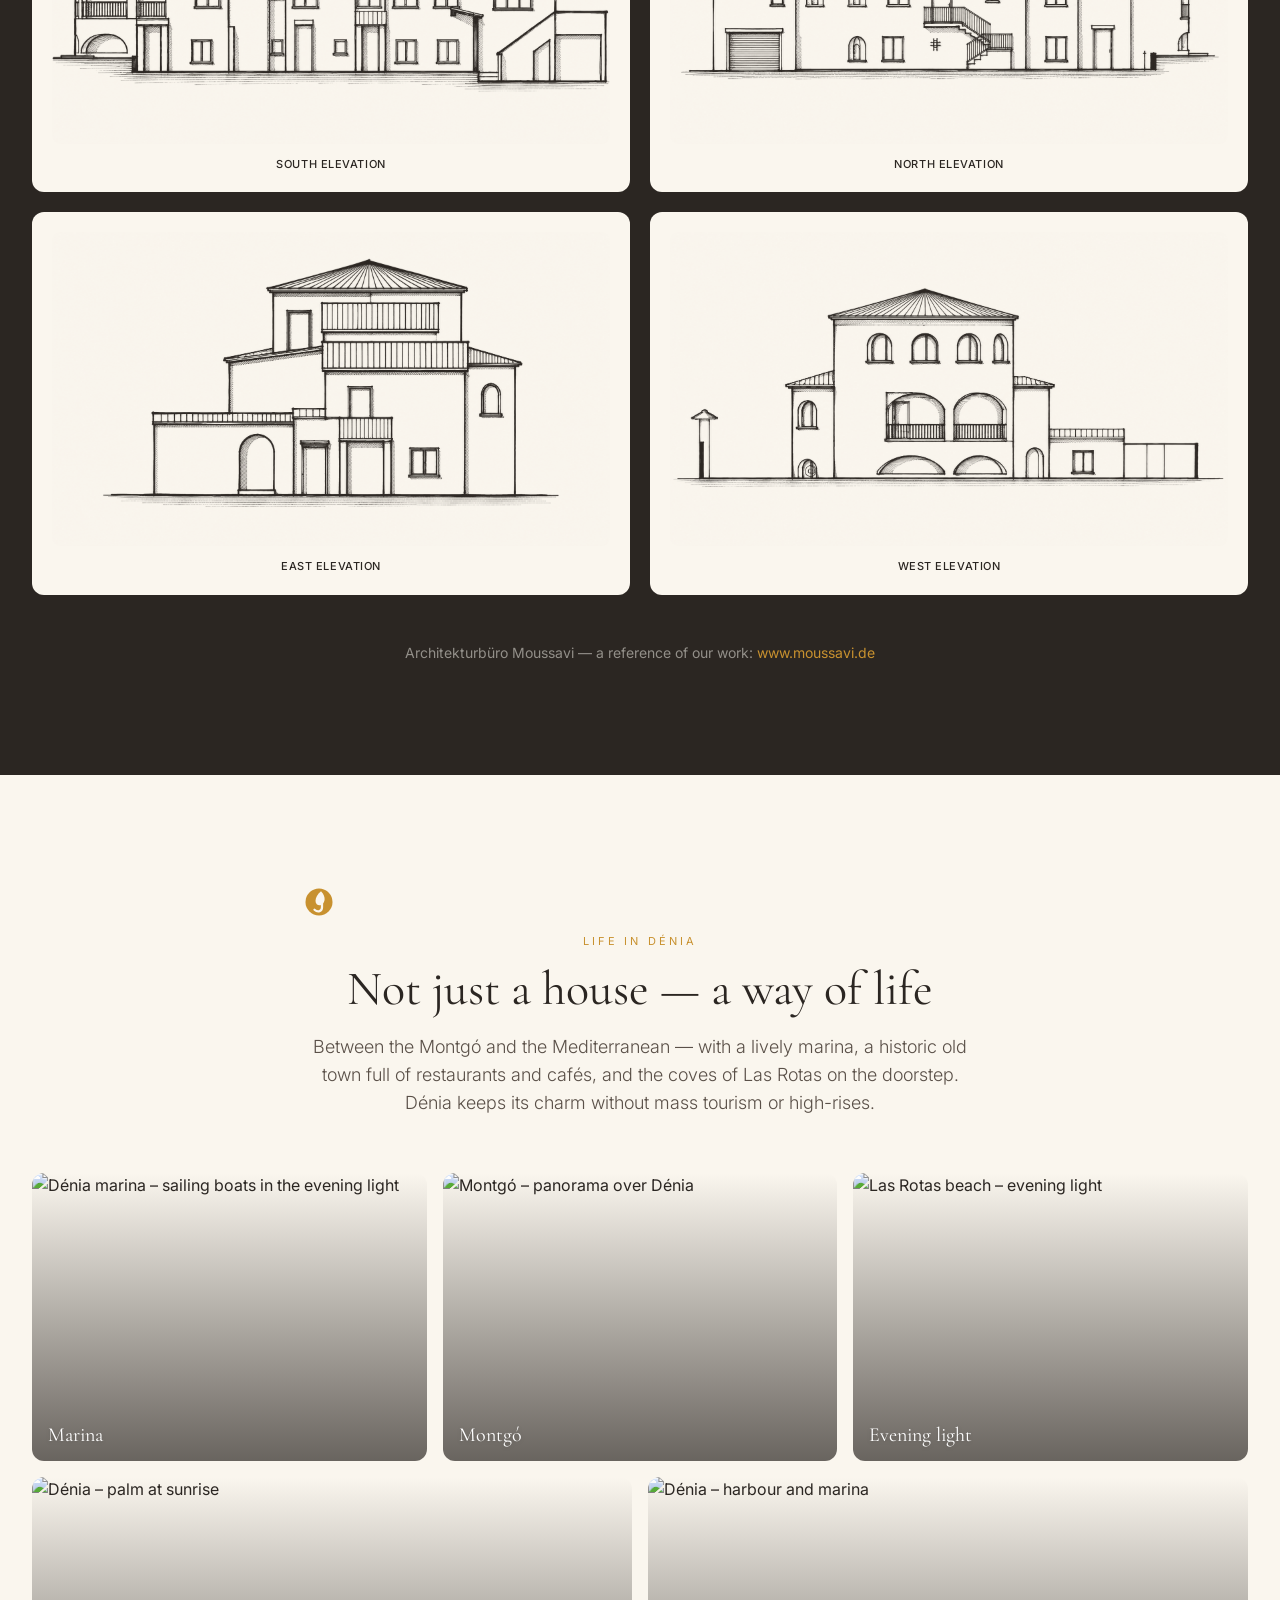
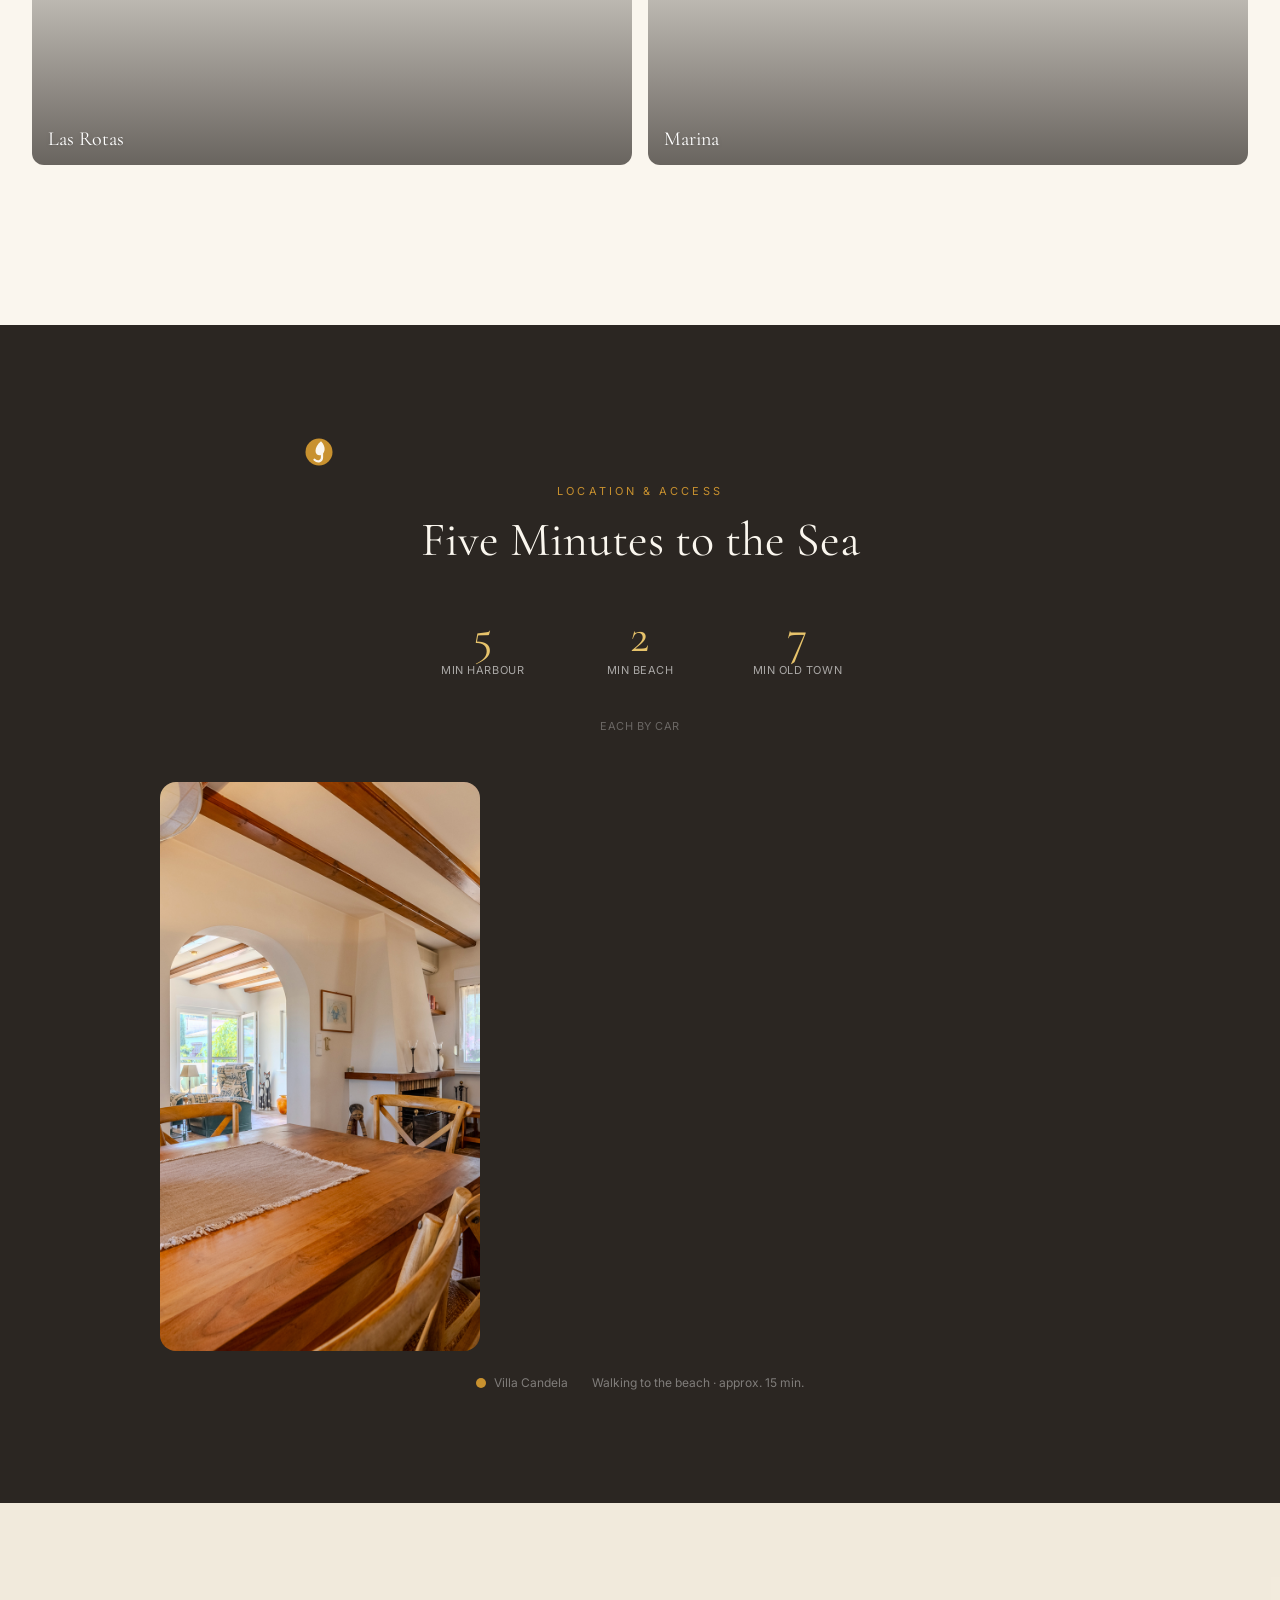
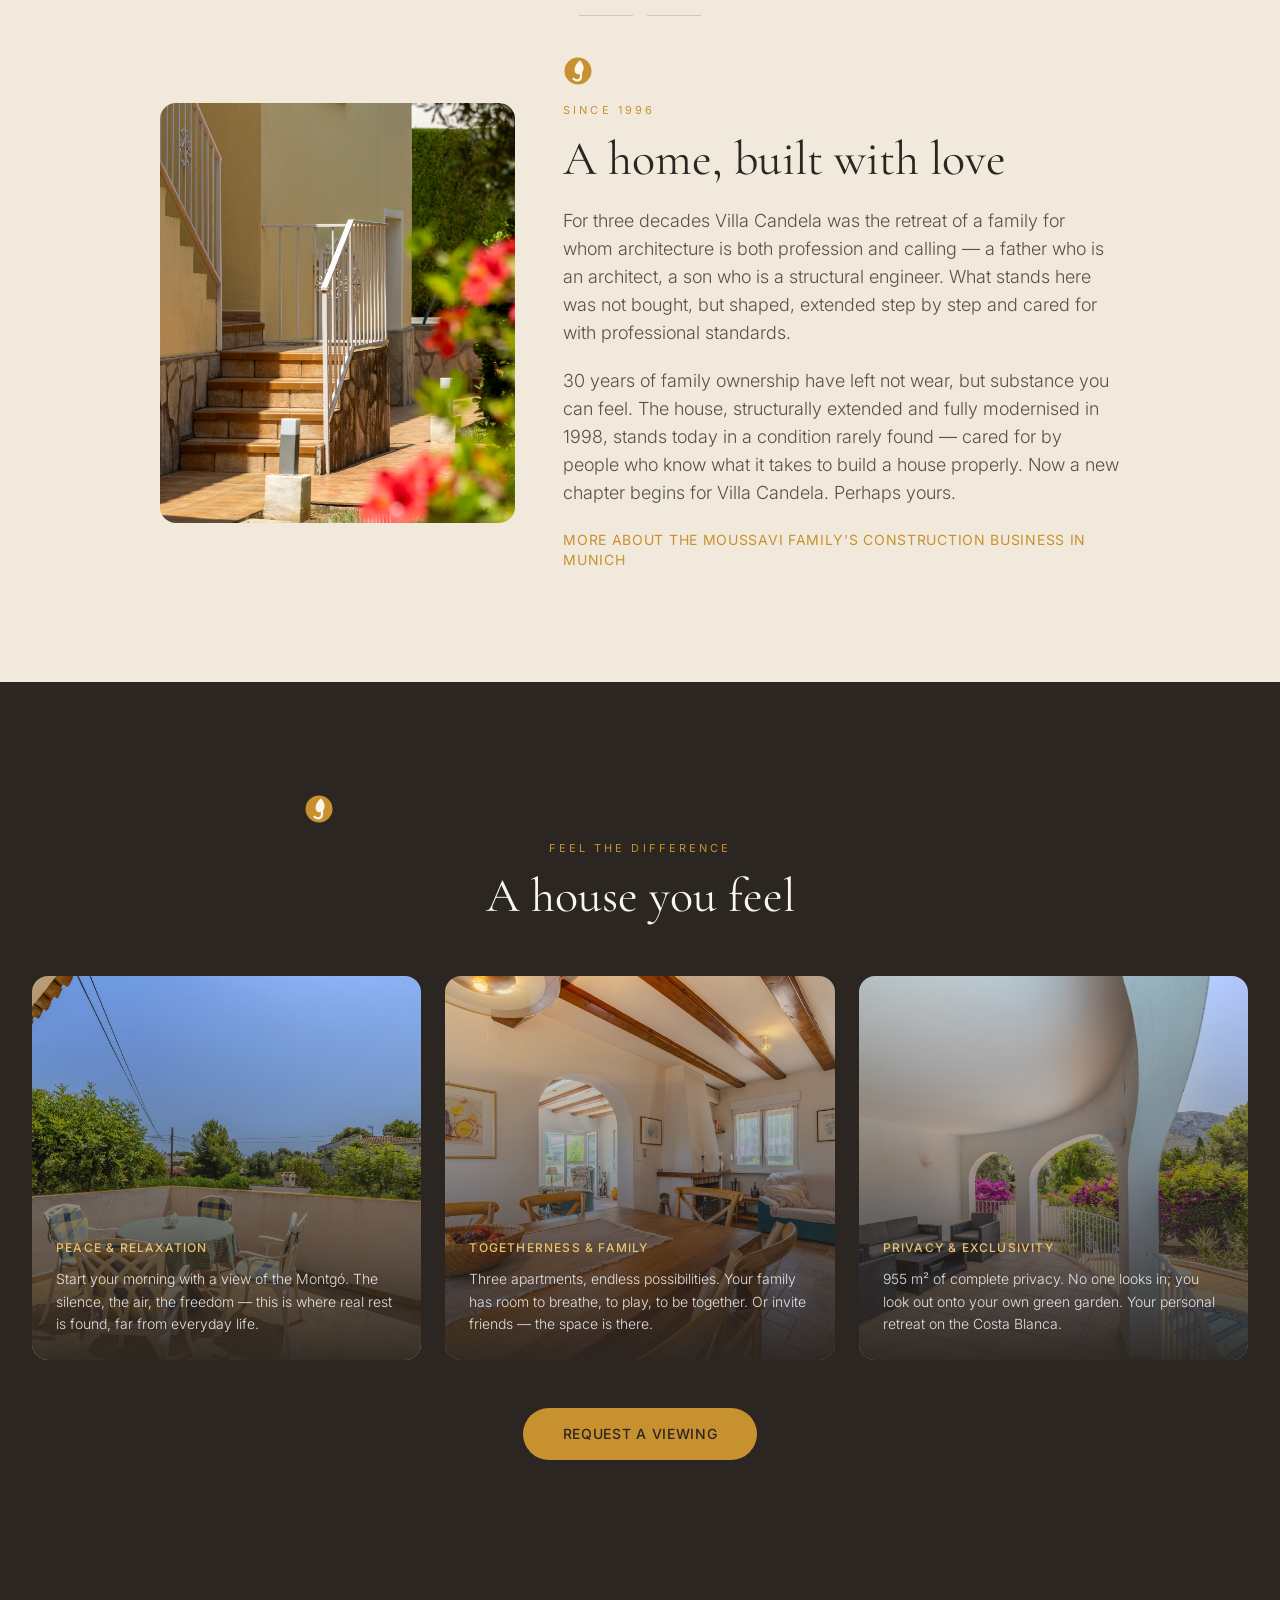
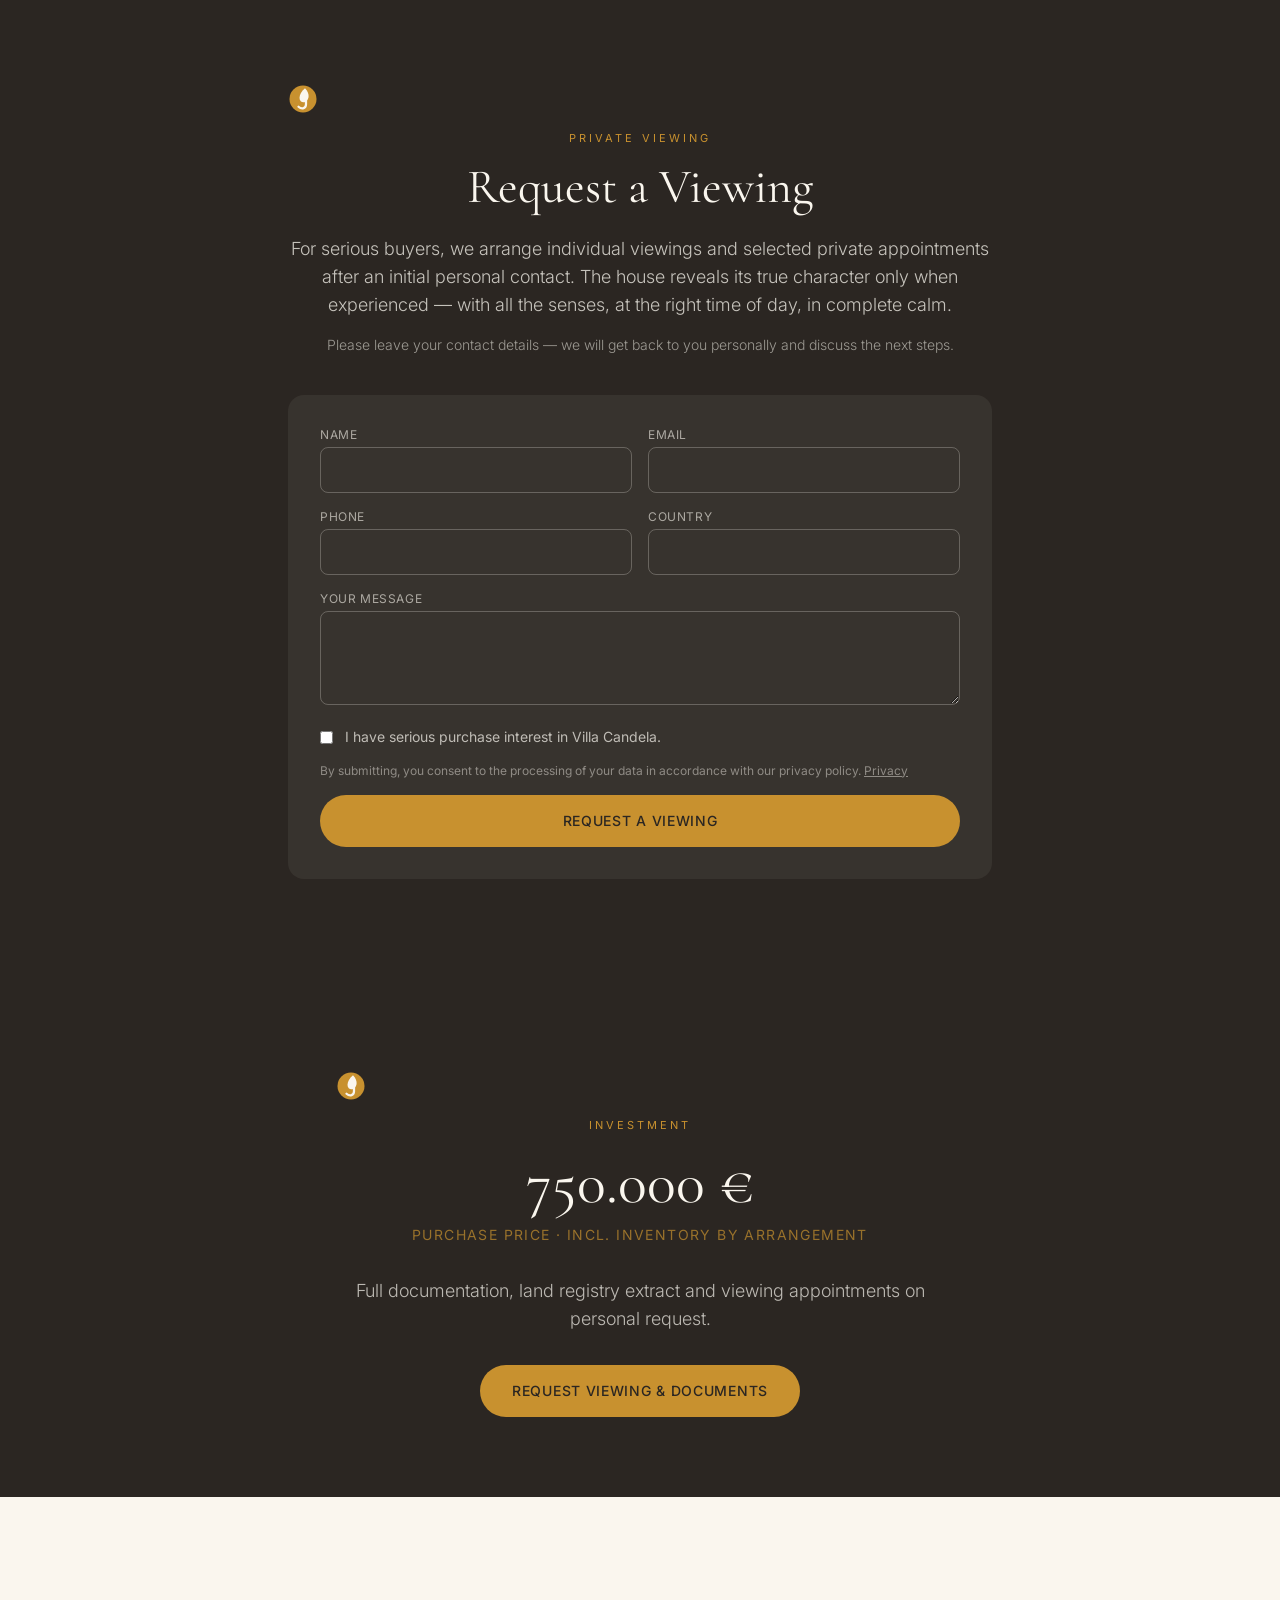
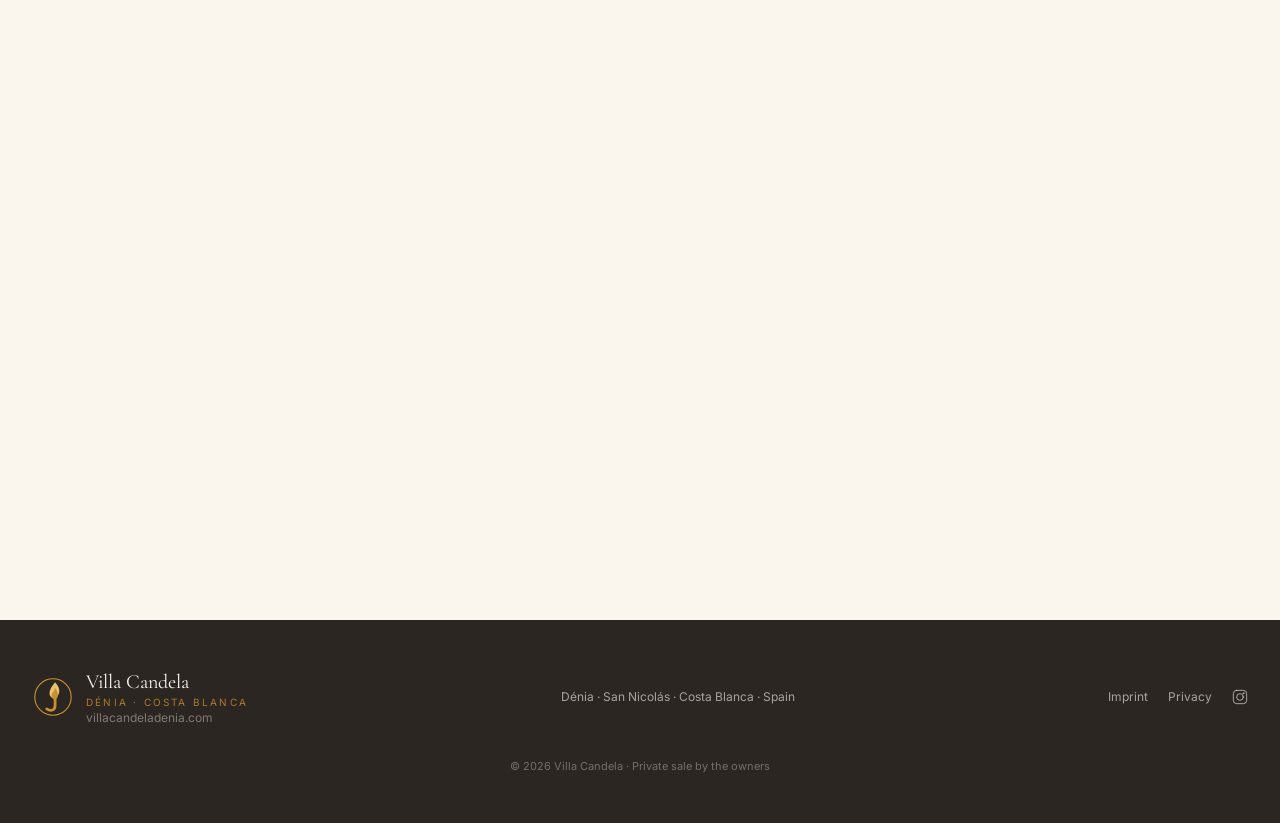
==== commit b5e215a4: "Banner: Originaltexte zurueck, ab 900px einzeilig ueber volle Breite (Full-Bleed)" ====
--- a/index.html
+++ b/index.html
@@ -160,6 +160,7 @@
   .viewing-banner:hover{background:#B5673B}
   .vb-dot{width:.55rem;height:.55rem;border-radius:9999px;background:#FAF6EE;flex:0 0 auto;animation:vbPulse 1.6s ease-in-out infinite}
   @keyframes vbPulse{0%,100%{opacity:1}50%{opacity:.3}}
+  @media (min-width:900px){.vb-wrap{margin-left:calc(50% - 50vw);margin-right:calc(50% - 50vw)}.viewing-banner{white-space:nowrap;max-width:none}}
 </style>
 </head>
 <body class="font-sans antialiased">
@@ -225,7 +226,7 @@
     </svg>
     <h1 class="font-serif text-white text-5xl sm:text-6xl md:text-8xl leading-none mb-10">Villa&nbsp;Candela</h1>
     <a href="#contact" class="inline-block bg-amber text-cream px-10 py-4 rounded-full text-sm uppercase tracking-wider hover:bg-ember transition" data-i18n="hero_cta1">Besichtigung anfragen</a>
-    <div class="mt-6">
+    <div class="vb-wrap mt-6">
       <a href="https://wa.me/491792955522" target="_blank" rel="noopener" onclick="handleWa(event,'viewing_banner_hero')" class="viewing-banner">
         <span class="vb-dot" aria-hidden="true"></span>
         <span data-i18n="vb_text">Wir sind vom 20.–24. Juli persönlich vor Ort — Besichtigungen diese Woche möglich. Termin per WhatsApp.</span>
@@ -663,7 +664,7 @@
       <svg width="14" height="14" viewBox="0 0 24 24" fill="none" stroke="currentColor" stroke-width="2.5" stroke-linecap="round" stroke-linejoin="round" aria-hidden="true"><path d="M20 6L9 17l-5-5"/></svg>
       <span data-i18n="con_noagent">Direkter Kontakt mit den Eigentümern · Persönliche Begleitung bis zur Besichtigung</span>
     </div>
-    <div class="mb-10">
+    <div class="vb-wrap mb-10">
       <a href="https://wa.me/491792955522" target="_blank" rel="noopener" onclick="handleWa(event,'viewing_banner_contact')" class="viewing-banner">
         <span class="vb-dot" aria-hidden="true"></span>
         <span data-i18n="vb_text">Wir sind vom 20.–24. Juli persönlich vor Ort — Besichtigungen diese Woche möglich. Termin per WhatsApp.</span>
@@ -1010,7 +1011,7 @@
   alt_paradise_01:"Terraza techo torre – vistas privadas",alt_paradise_02:"Villa Candela – vista aérea",alt_paradise_03:"Jardín privado – oasis verde"},
 
  nl:{nav_highlights:"Hoogtepunten",nav_gallery:"Galerij",nav_units:"Eenheden",nav_data:"Objectdata",nav_location:"Ligging",nav_story:"Verhaal",nav_experience:"Bezichtiging",nav_cta:"Contact",
-  hero_tagline:"Een huis voor gedeelde tijd – en eigen ruimtes.",hero_kicker:"Dénia · Costa Blanca · aan de voet van de Montgó",hero_sub:"Hoofdwoning met torensuite en twee zelfstandige appartementen op de begane grond op 955 m² privégrond — 30 jaar in familiebezit, liefdevol onderhouden en gemoderniseerd, op minuten van haven, strand en oude stad van Dénia.",hero_cta1:"Bezichtiging aanvragen",hero_cta2:"Ontdek de beleving",vb_text:"Wij zijn van 20 t/m 24 juli persoonlijk in Dénia — bezichtigingen deze week mogelijk. Afspraak via WhatsApp.",
+  hero_tagline:"Een huis voor gedeelde tijd – en eigen ruimtes.",hero_kicker:"Dénia · Costa Blanca · aan de voet van de Montgó",hero_sub:"Hoofdwoning met torensuite en twee zelfstandige appartementen op de begane grond op 955 m² privégrond — 30 jaar in familiebezit, liefdevol onderhouden en gemoderniseerd, op minuten van haven, strand en oude stad van Dénia.",hero_cta1:"Bezichtiging aanvragen",hero_cta2:"Ontdek de beleving",vb_text:"20–24 juli persoonlijk in Dénia — bezichtiging via WhatsApp",
   band_1:"1 min naar de jachthaven",band_2:"enkele minuten naar strand Las Rotas",band_3:"5–10 min lopen naar de oude stad",band_4:"aan de voet van de Montgó",band_car:"Met de auto: 5 min naar de jachthaven · 2 min naar strand Las Rotas · 7 min naar de oude stad",band_walk:"Te voet: 20 min naar de jachthaven · 10 min naar het strand · 30 min naar de oude stad",
   fact_units:"wooneenheden",fact_living:"m² woonopp.",fact_plot:"m² perceel",fact_beds:"slaapkamers",fact_baths:"badkamers",fact_pool:"zwembad & tuin",
   usp_kicker:"Wat het bijzonder maakt",usp_title:"Eén huis, vele mogelijkheden",usp_sub:"Zelden verenigt een woning zoveel privacy, flexibiliteit en ligging — gebouwd en onderhouden door een familie van architecten en ingenieurs.",
@@ -1046,7 +1047,7 @@
   alt_paradise_01:"Dakterras torenkamer – privéuitzicht",alt_paradise_02:"Villa Candela – luchtfoto",alt_paradise_03:"Privétuin – groene oase"},
 
  fr:{nav_highlights:"Atouts",nav_gallery:"Galerie",nav_units:"Logements",nav_data:"Données",nav_location:"Emplacement",nav_story:"Histoire",nav_experience:"Visite",nav_cta:"Contact",
-  hero_tagline:"Une maison pour des moments partagés – et des espaces bien à soi.",hero_kicker:"Dénia · Costa Blanca · au pied du Montgó",hero_sub:"Résidence principale avec suite dans la tour et deux appartements indépendants au rez-de-chaussée sur 955 m² de jardin privé — 30 ans en propriété familiale, entretenue et modernisée avec soin, à quelques minutes du port, de la plage et de la vieille ville de Dénia.",hero_cta1:"Demander une visite",hero_cta2:"Découvrir l'expérience",vb_text:"Nous serons à Dénia en personne du 20 au 24 juillet — visites possibles cette semaine. Rendez-vous via WhatsApp.",
+  hero_tagline:"Une maison pour des moments partagés – et des espaces bien à soi.",hero_kicker:"Dénia · Costa Blanca · au pied du Montgó",hero_sub:"Résidence principale avec suite dans la tour et deux appartements indépendants au rez-de-chaussée sur 955 m² de jardin privé — 30 ans en propriété familiale, entretenue et modernisée avec soin, à quelques minutes du port, de la plage et de la vieille ville de Dénia.",hero_cta1:"Demander une visite",hero_cta2:"Découvrir l'expérience",vb_text:"À Dénia du 20 au 24 juillet — visites via WhatsApp",
   band_1:"1 min du port de plaisance",band_2:"quelques minutes de la plage de Las Rotas",band_3:"5–10 min à pied de la vieille ville",band_4:"au pied du Montgó",band_car:"En voiture : 5 min du port · 2 min de la plage de Las Rotas · 7 min de la vieille ville",band_walk:"À pied : 20 min du port · 10 min de la plage · 30 min de la vieille ville",
   fact_units:"logements",fact_living:"m² habitables",fact_plot:"m² de terrain",fact_beds:"chambres",fact_baths:"salles de bain",fact_pool:"piscine & jardin",
   usp_kicker:"Ce qui la distingue",usp_title:"Une maison, mille possibilités",usp_sub:"Rares sont les propriétés réunissant autant d'intimité, de flexibilité et de qualité d'emplacement — bâtie et entretenue par une famille d'architectes et d'ingénieurs.",
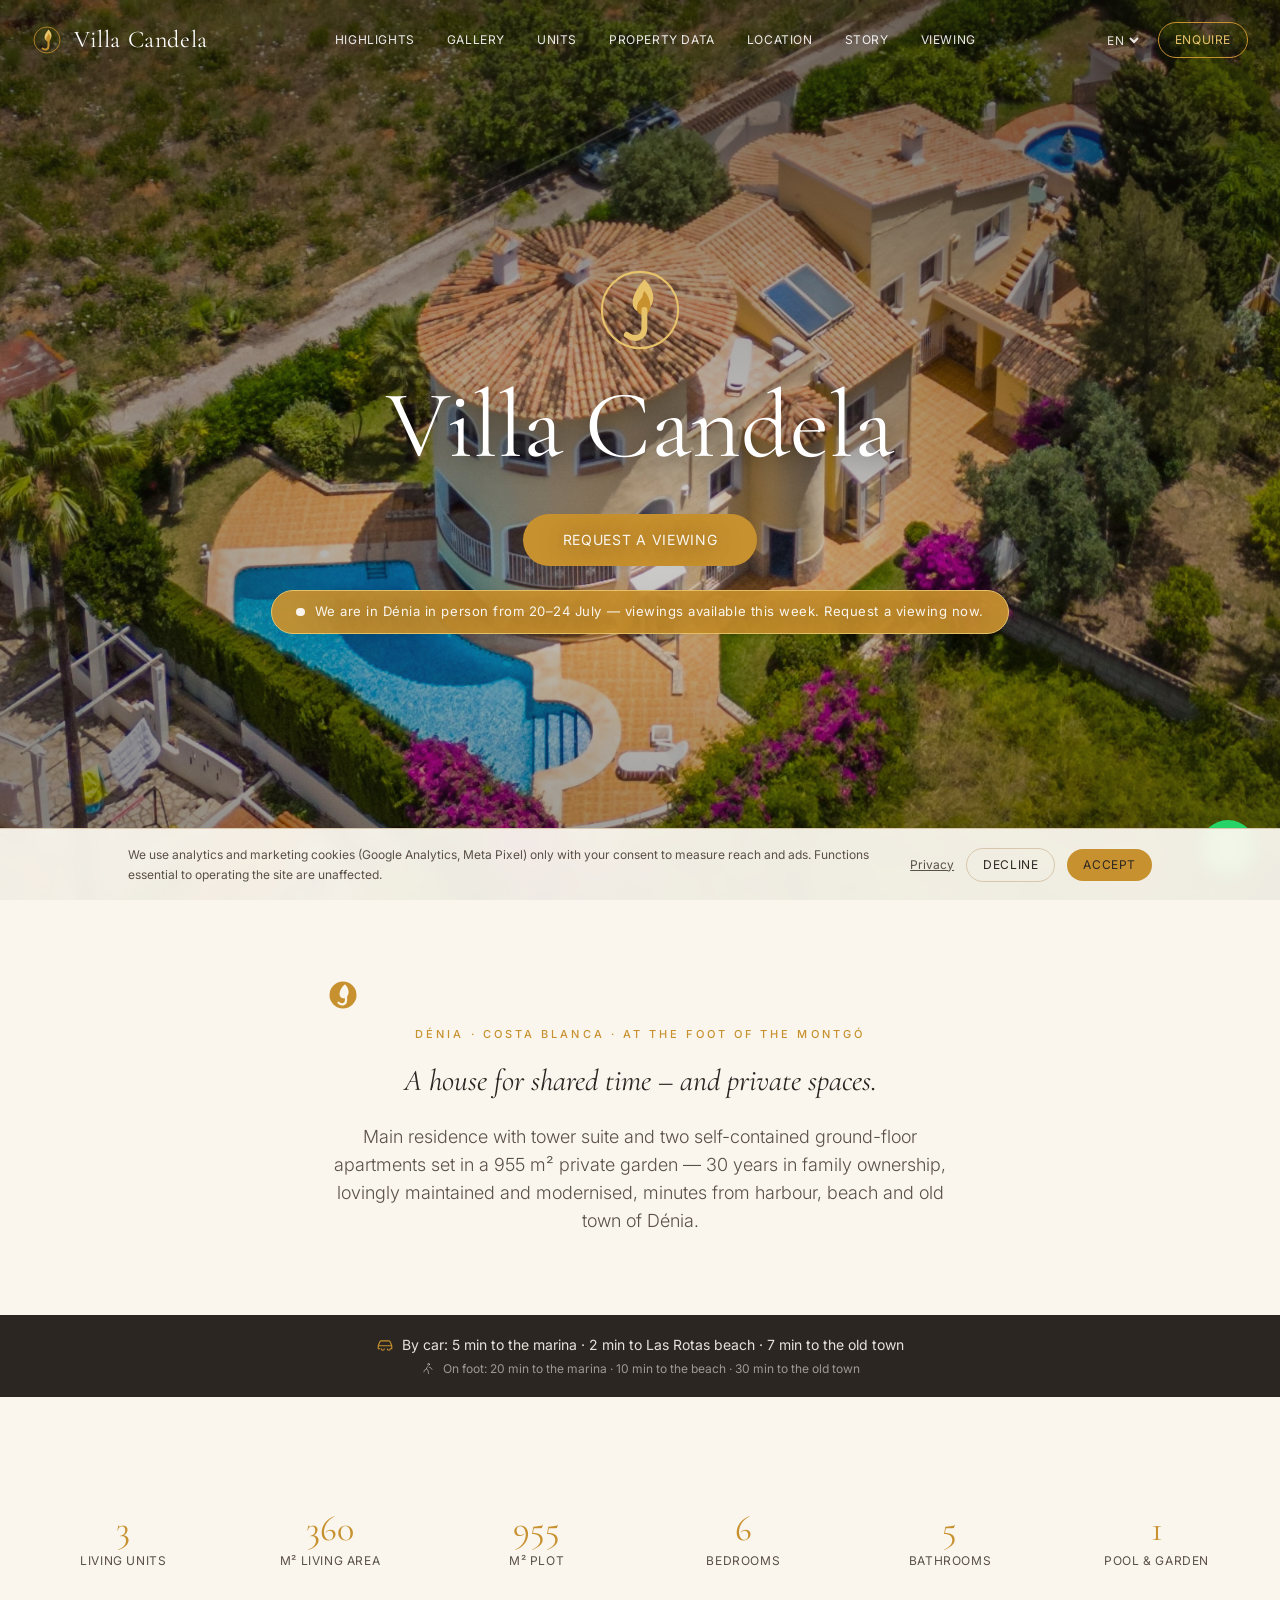
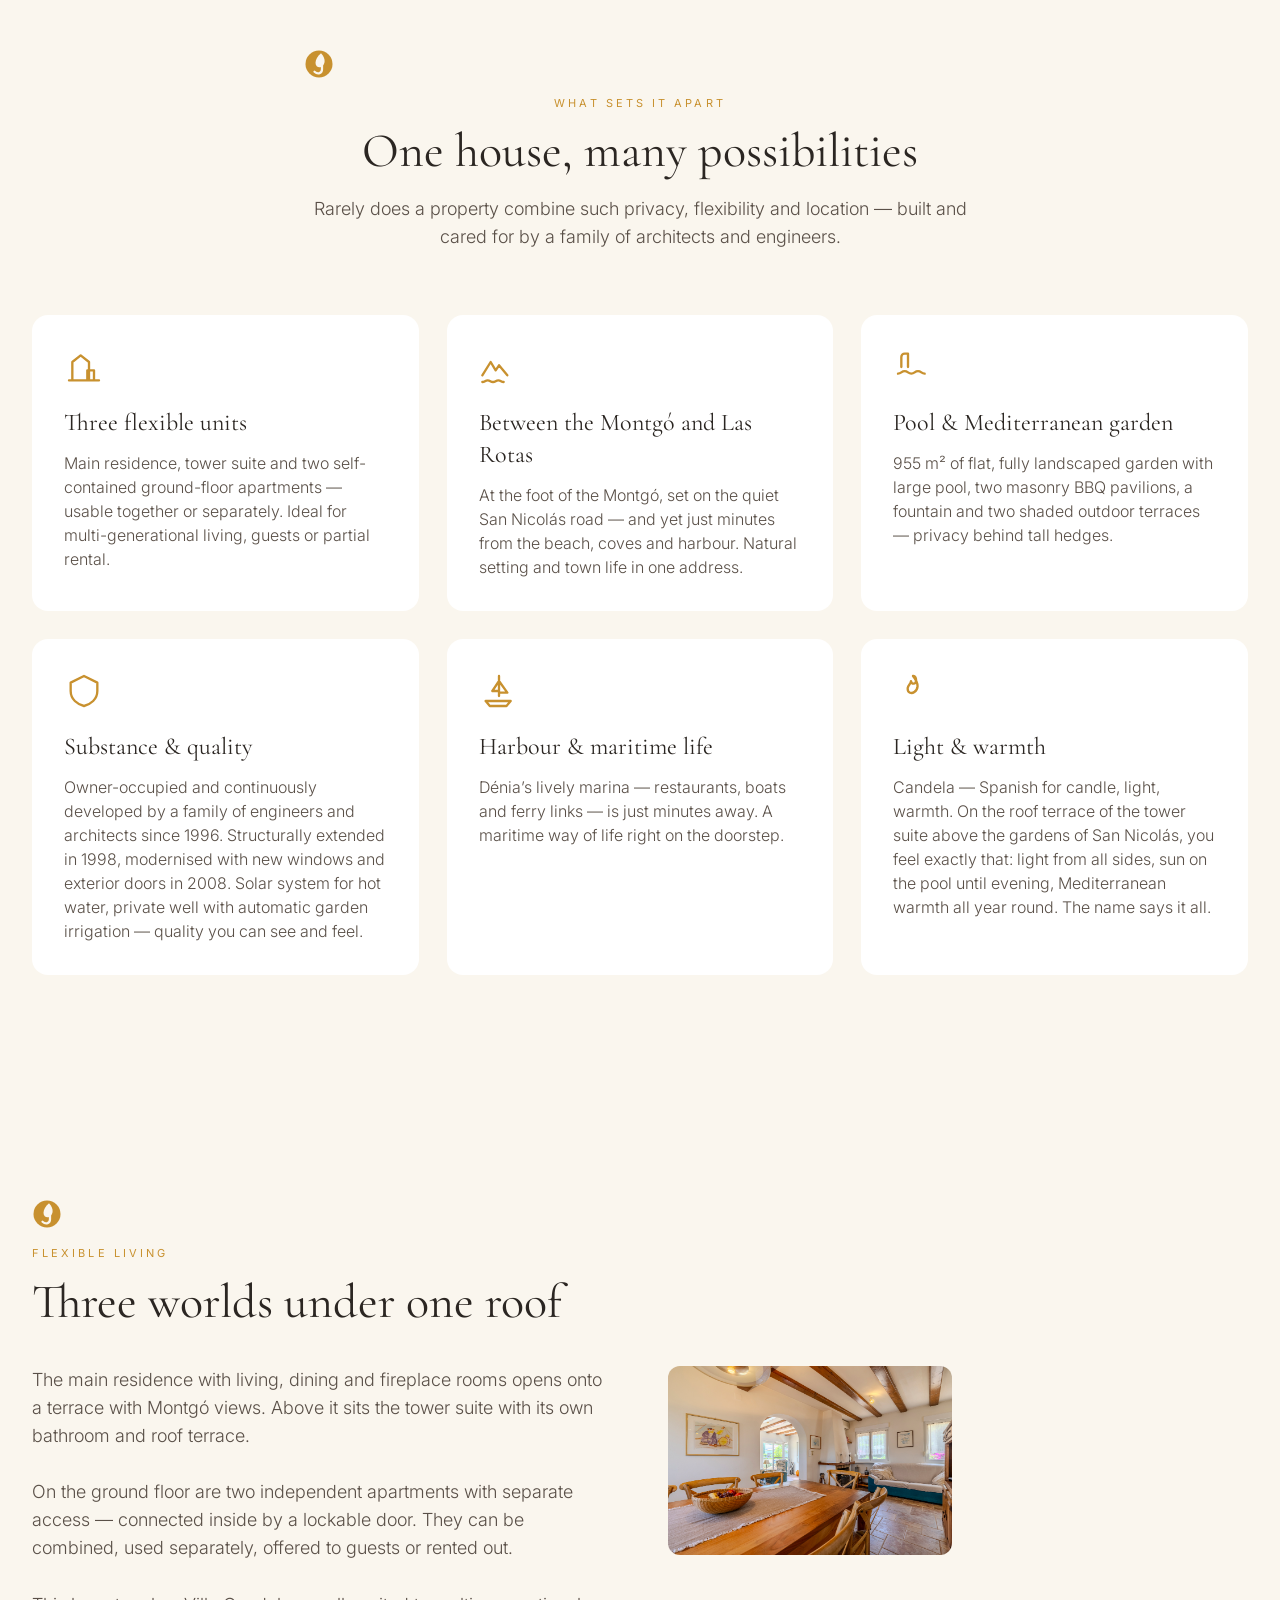
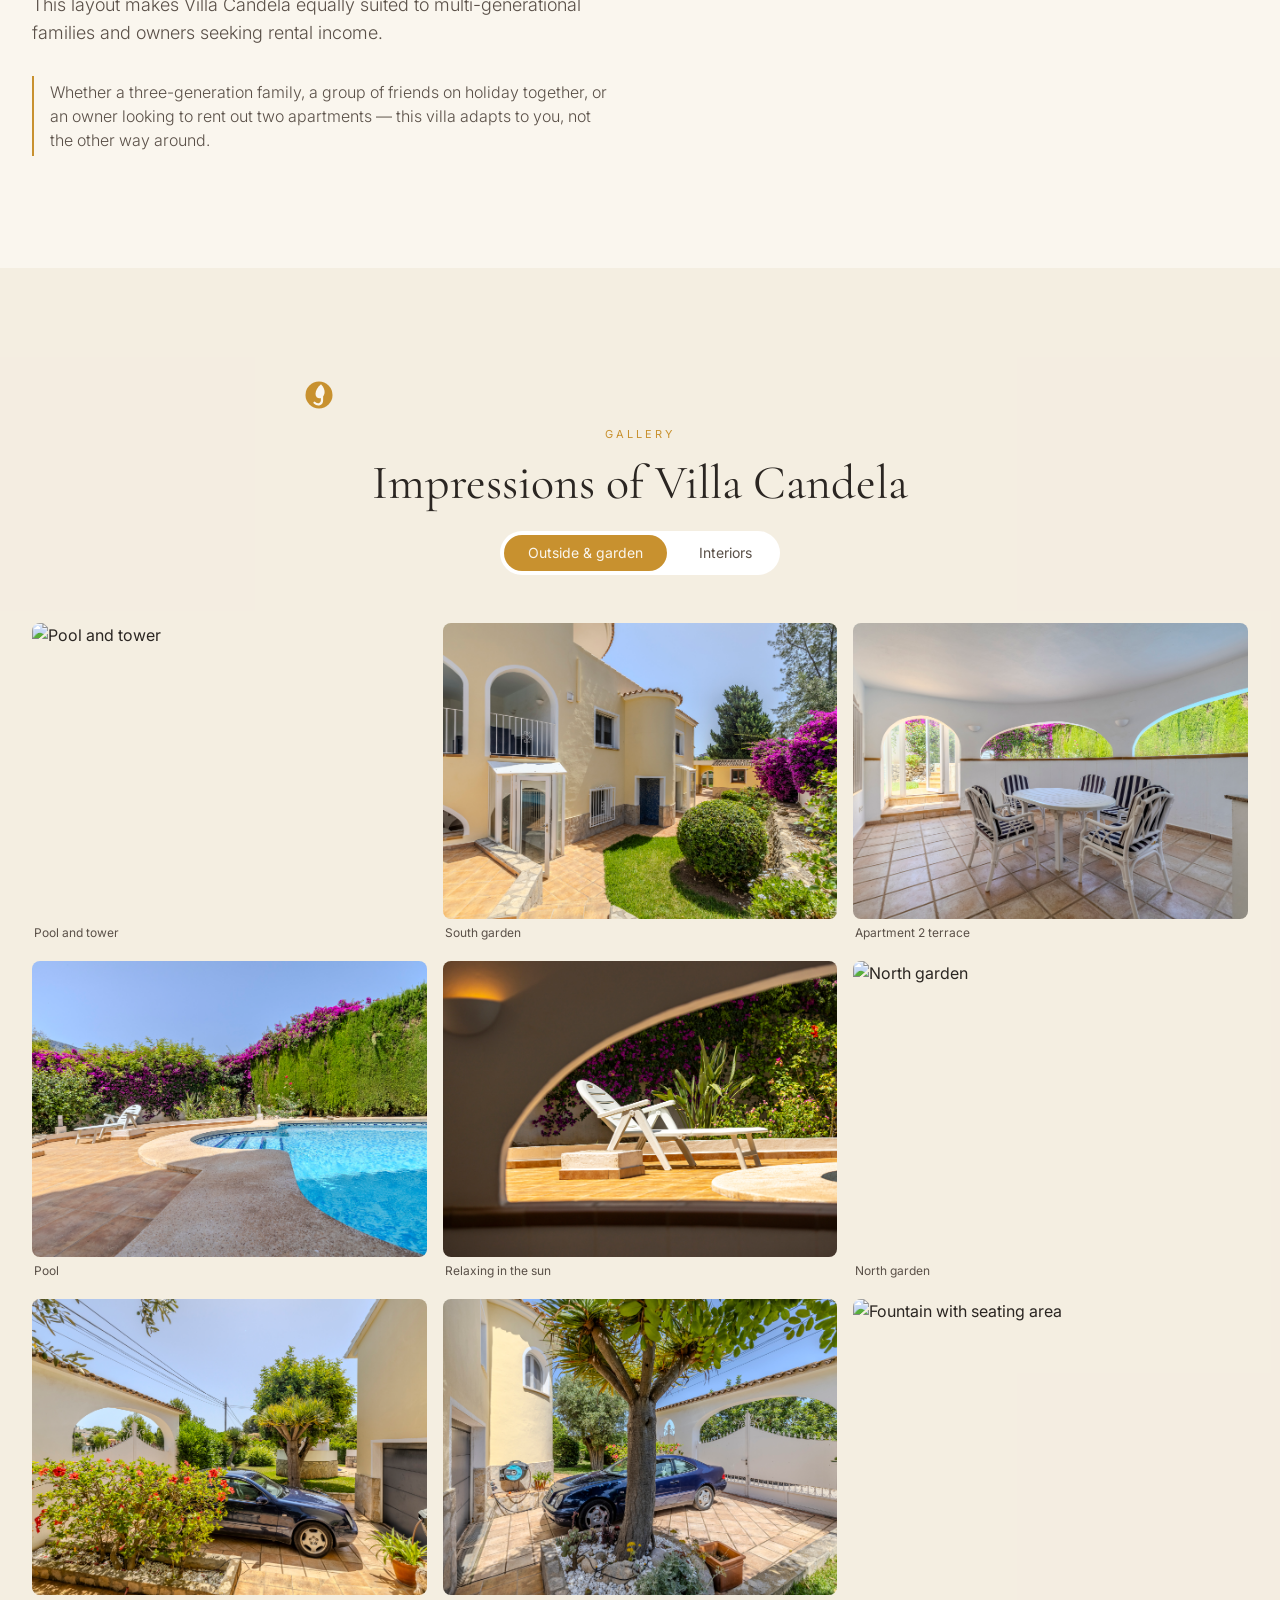
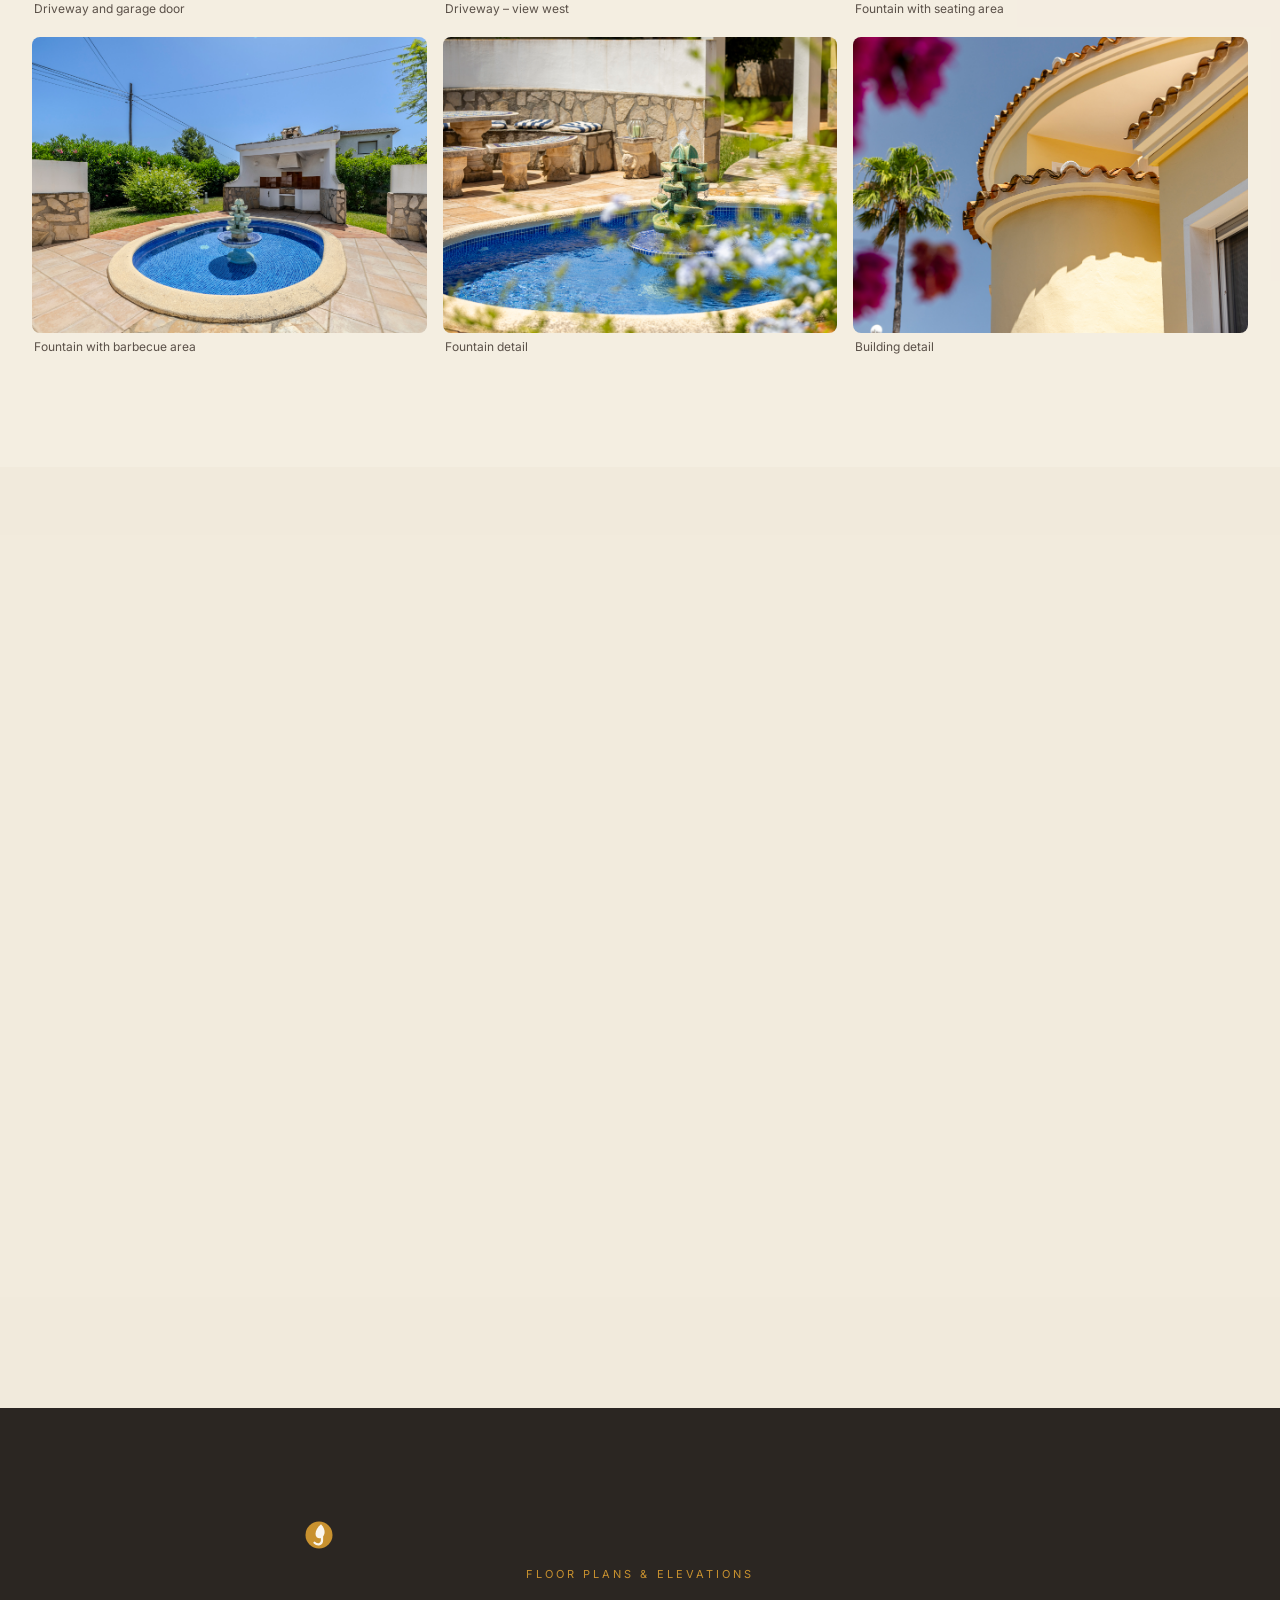
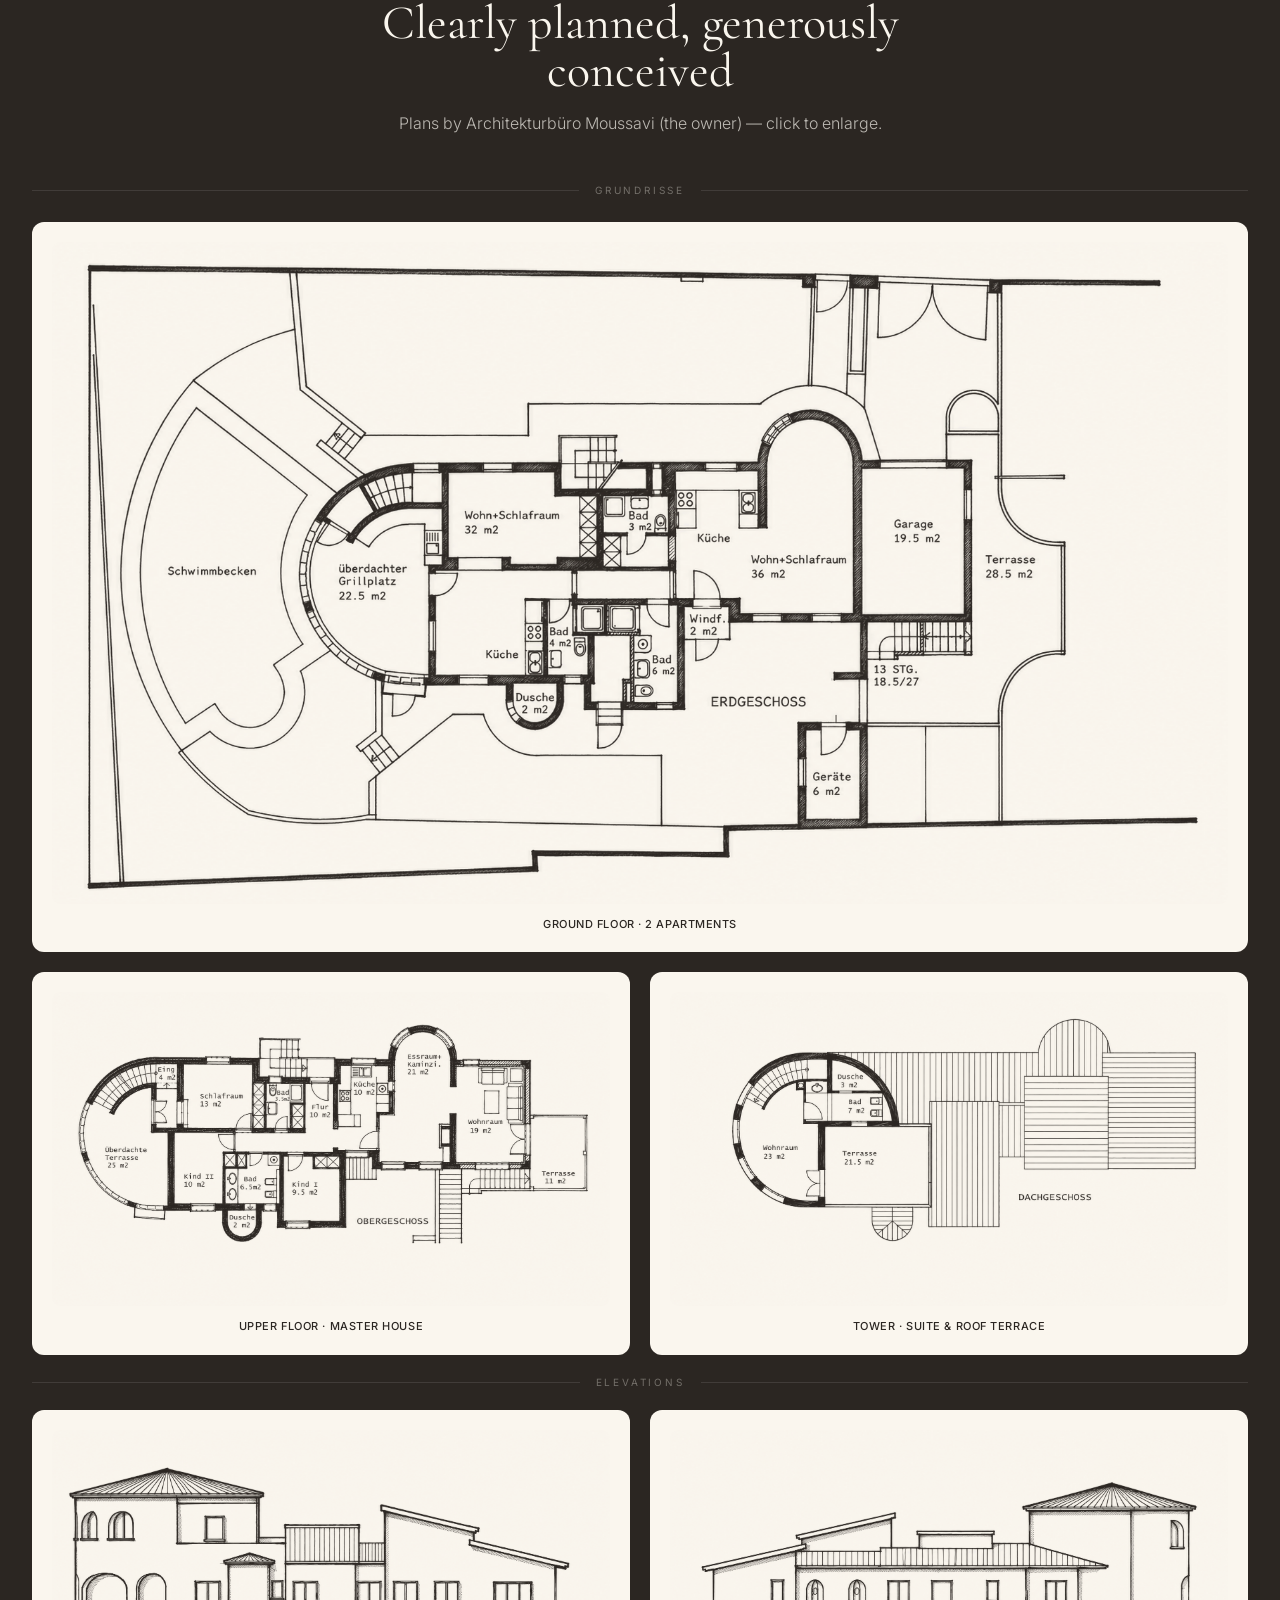
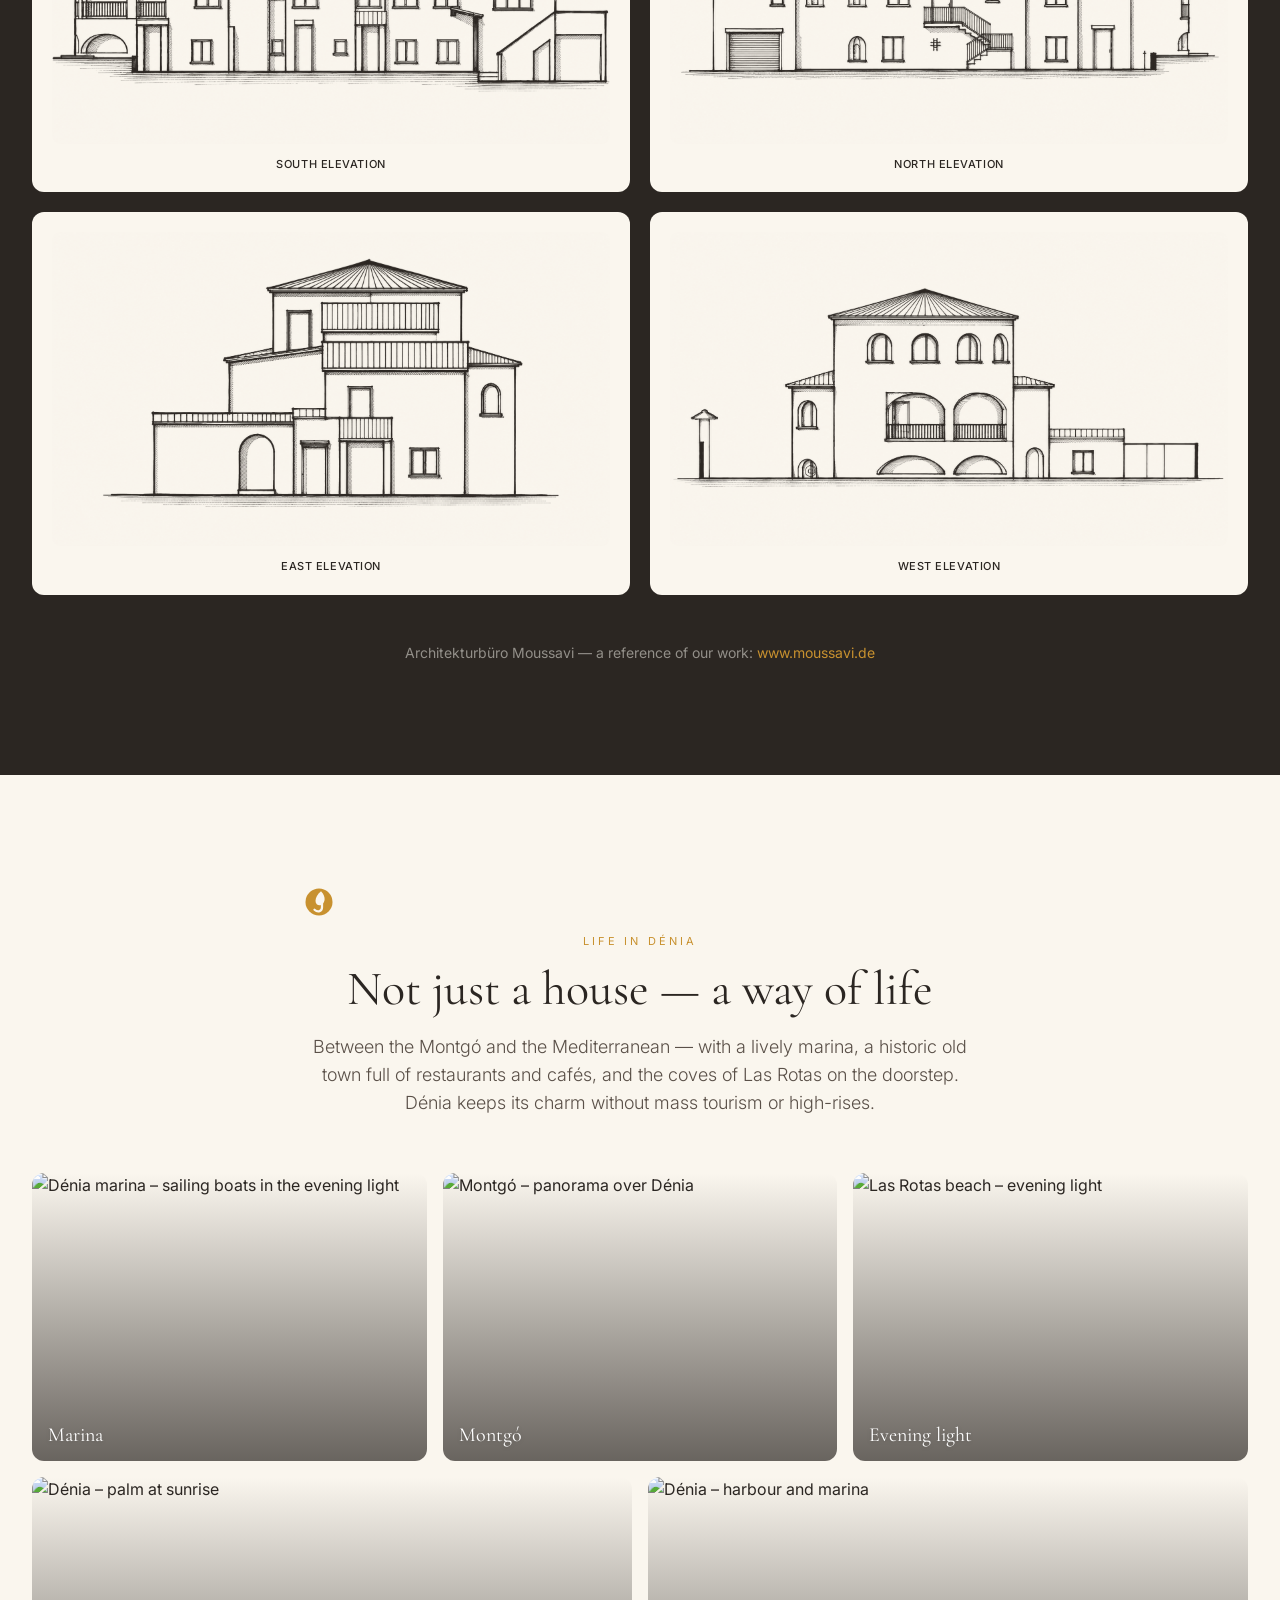
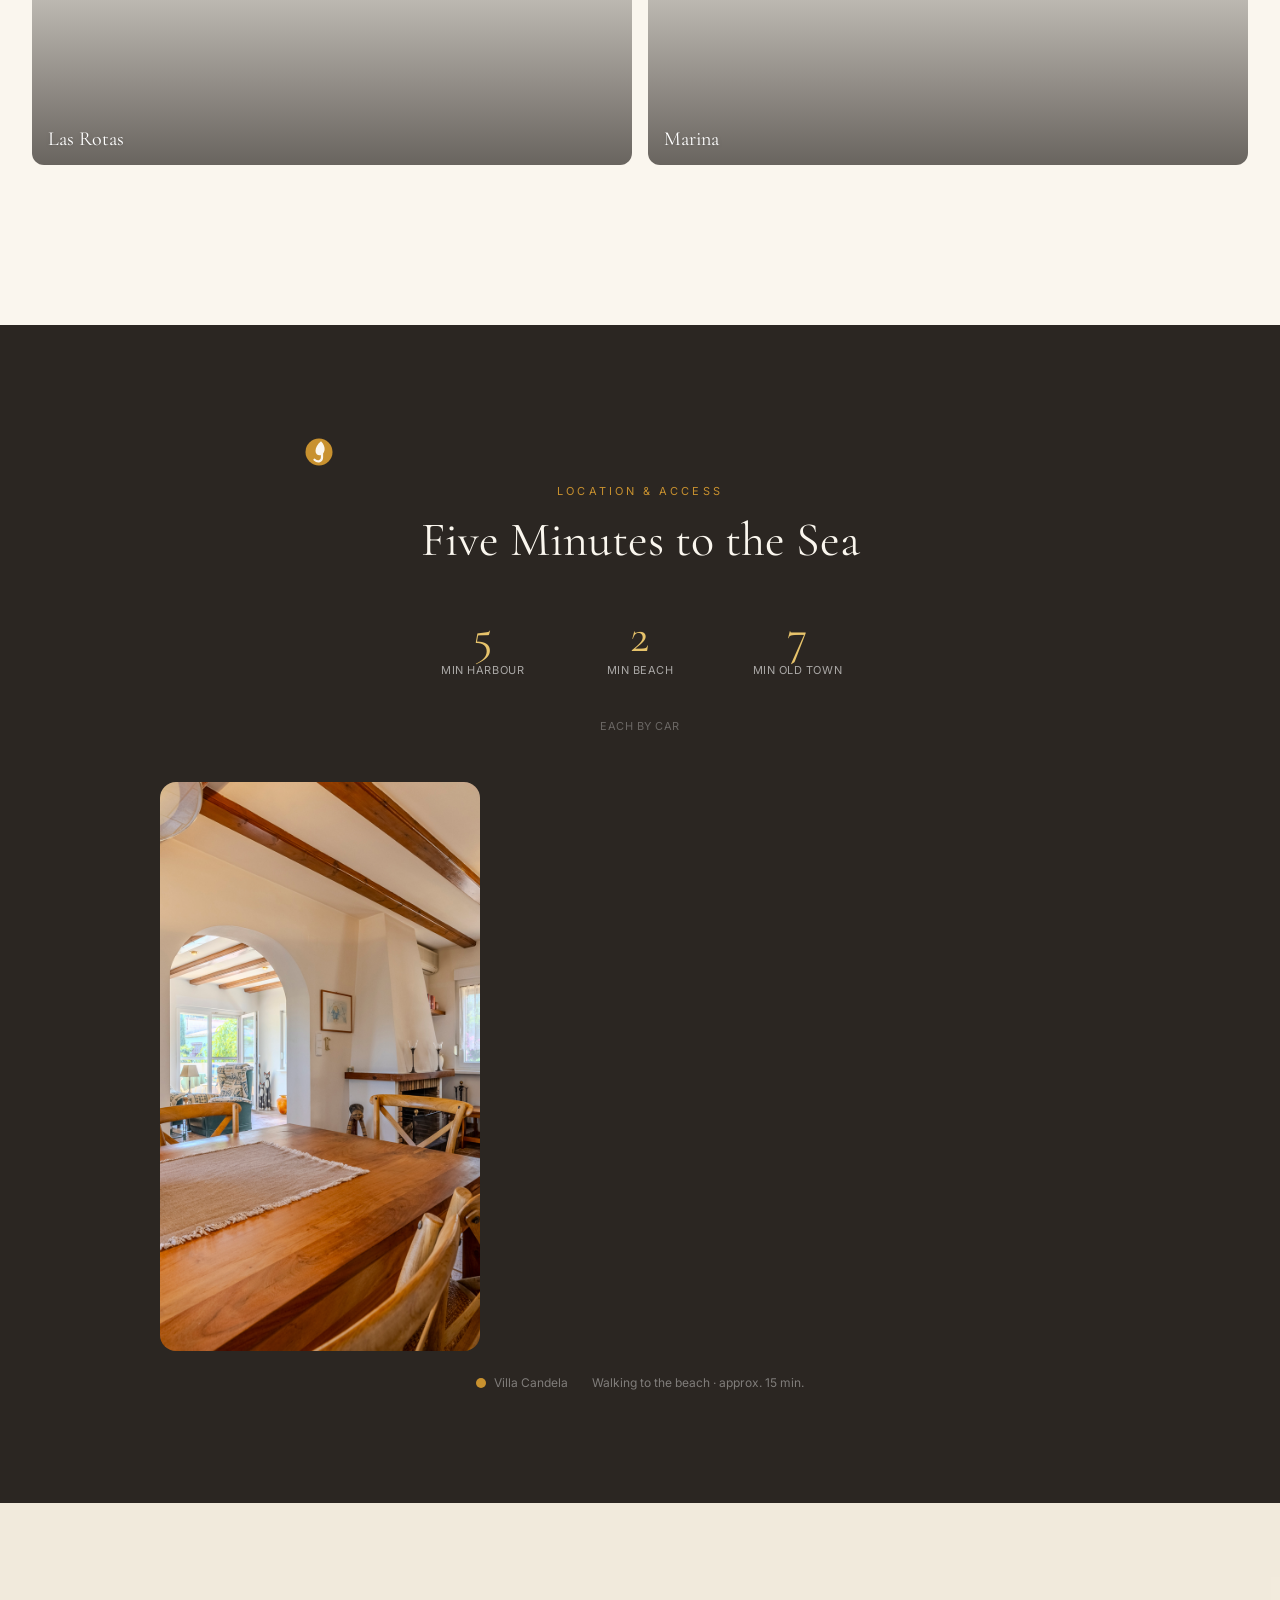
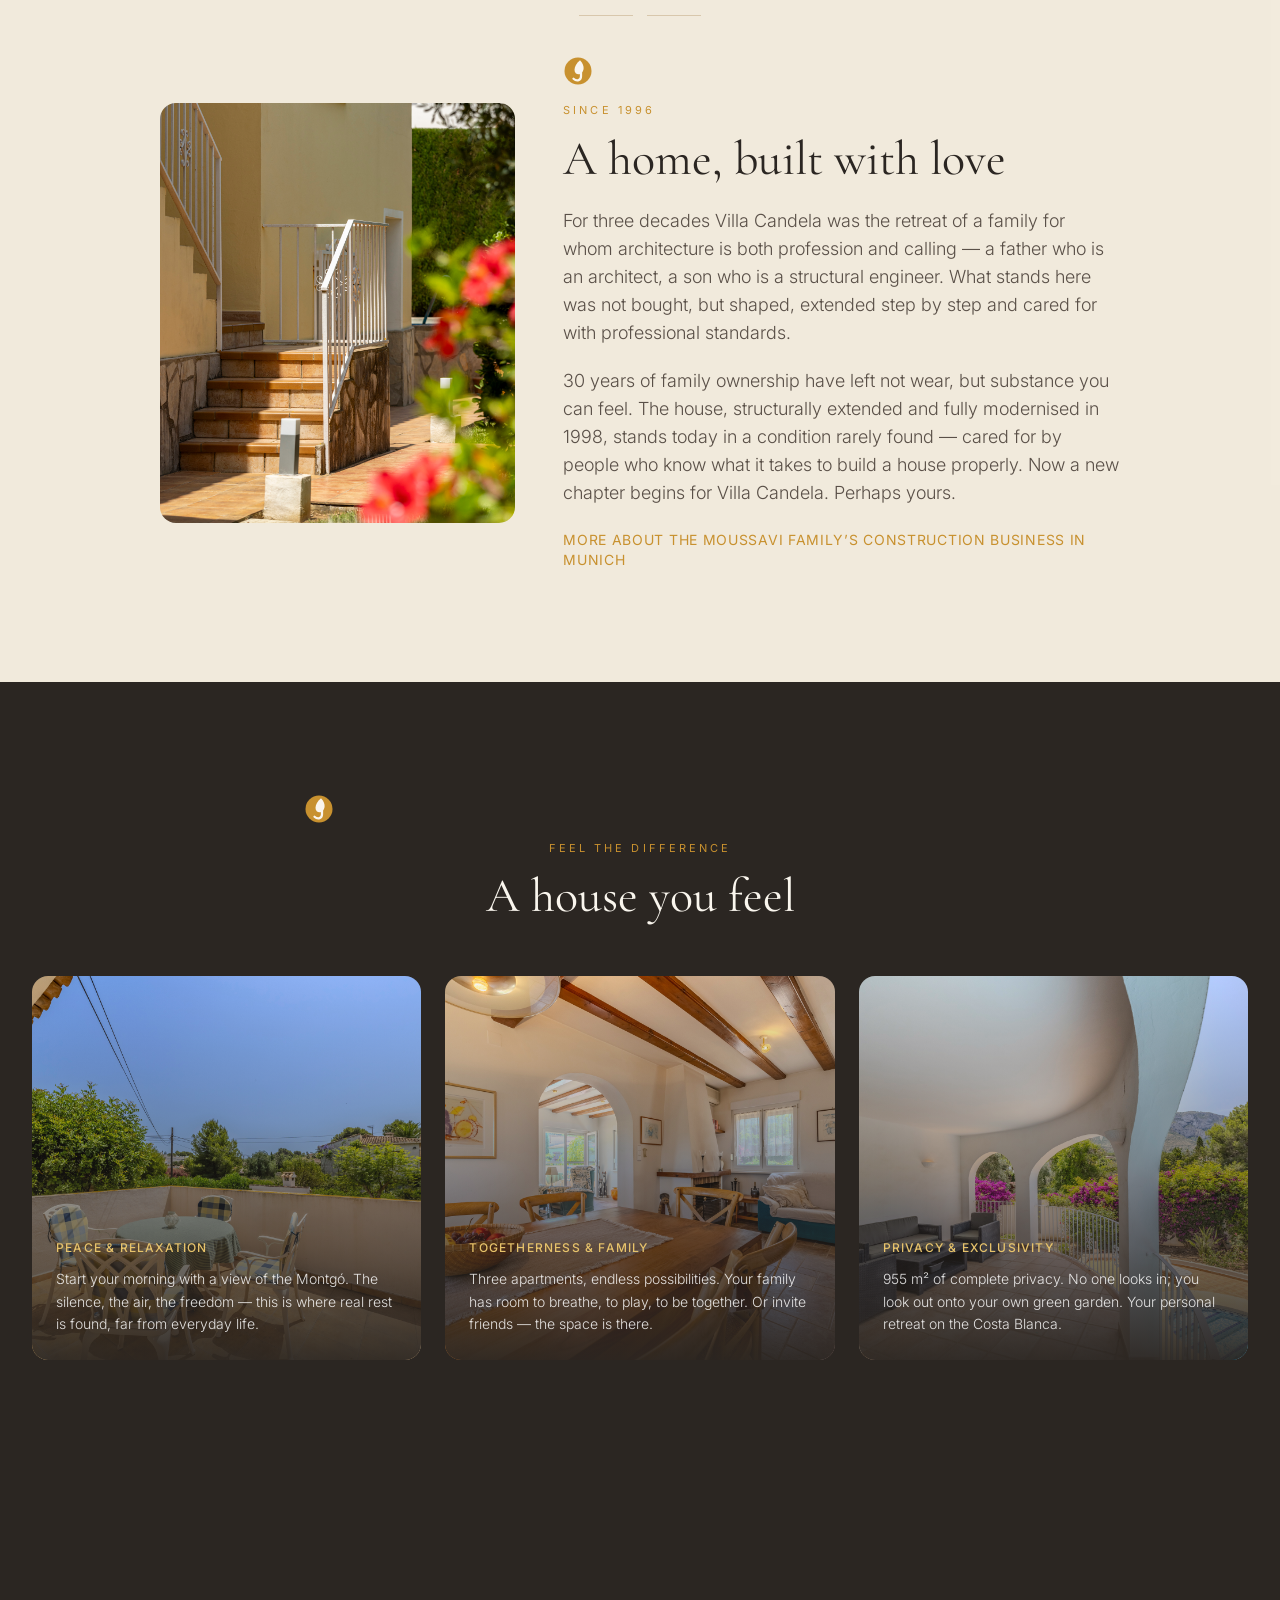
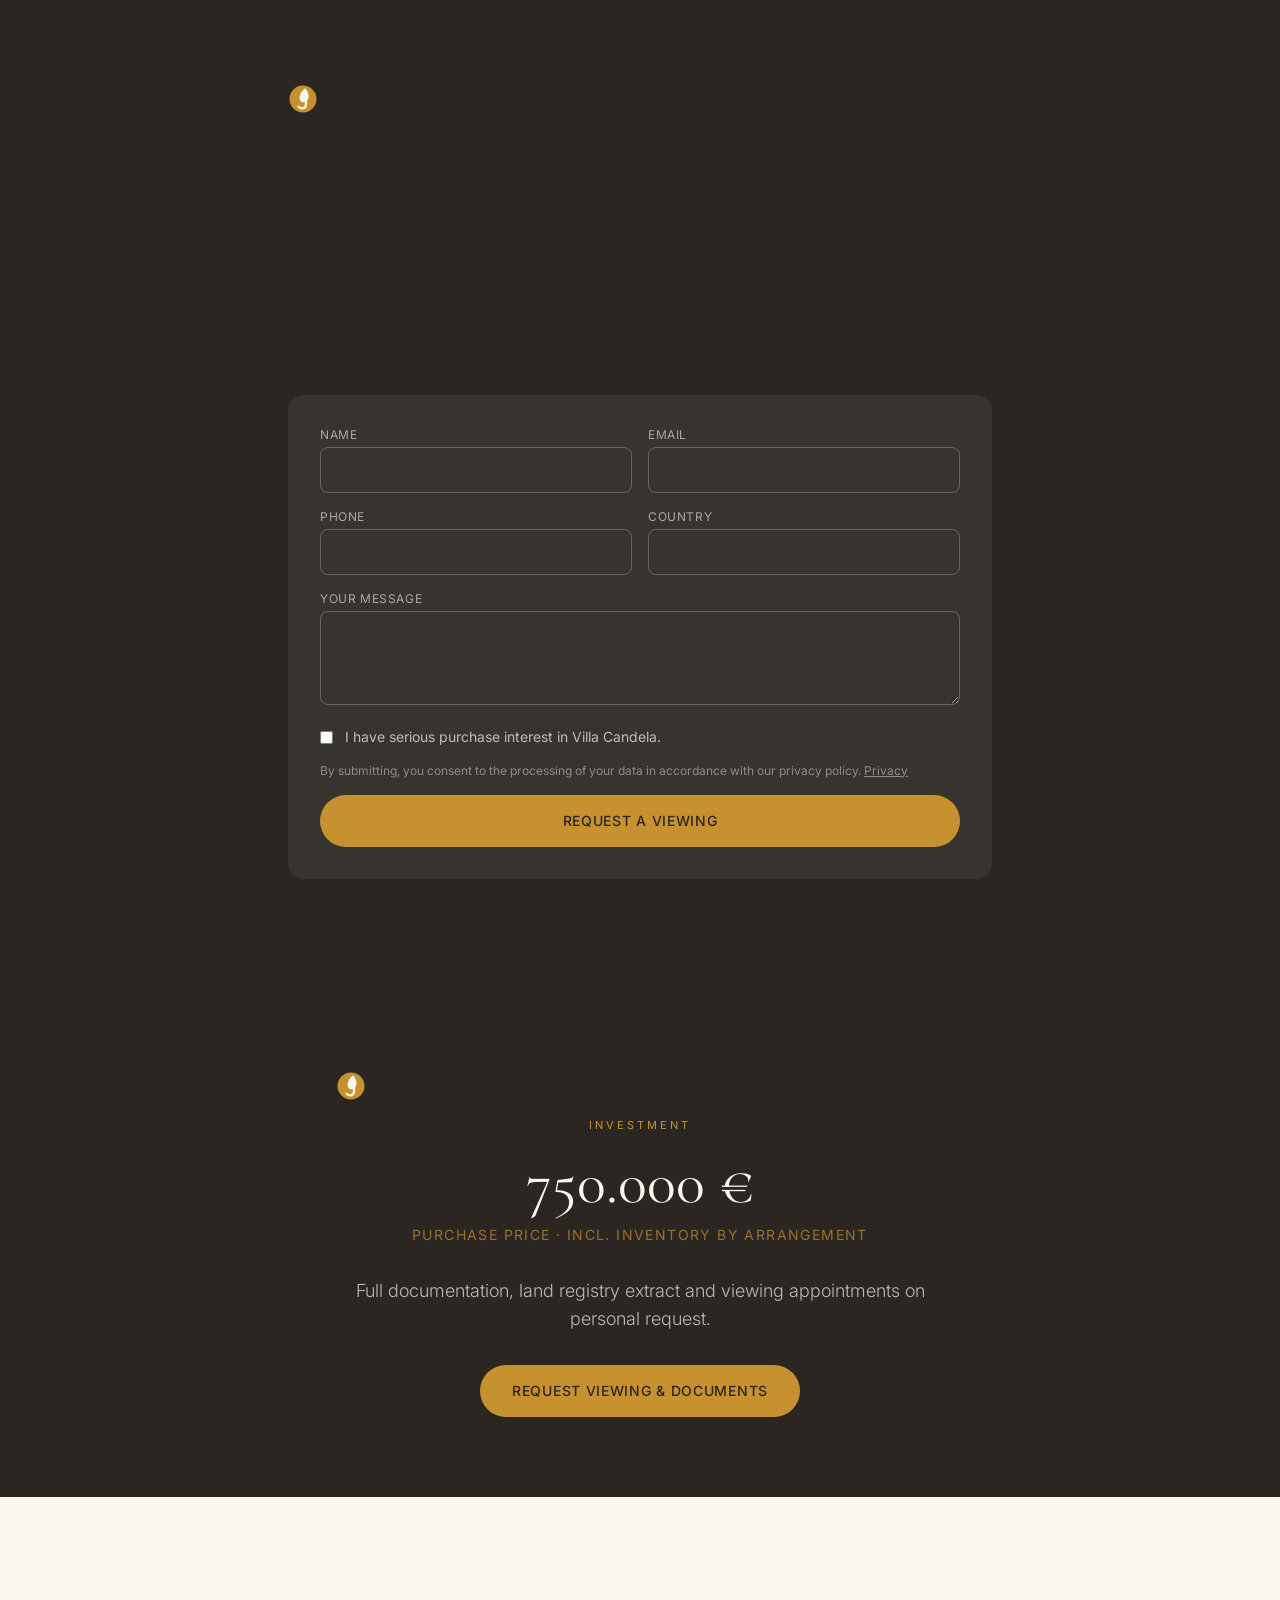
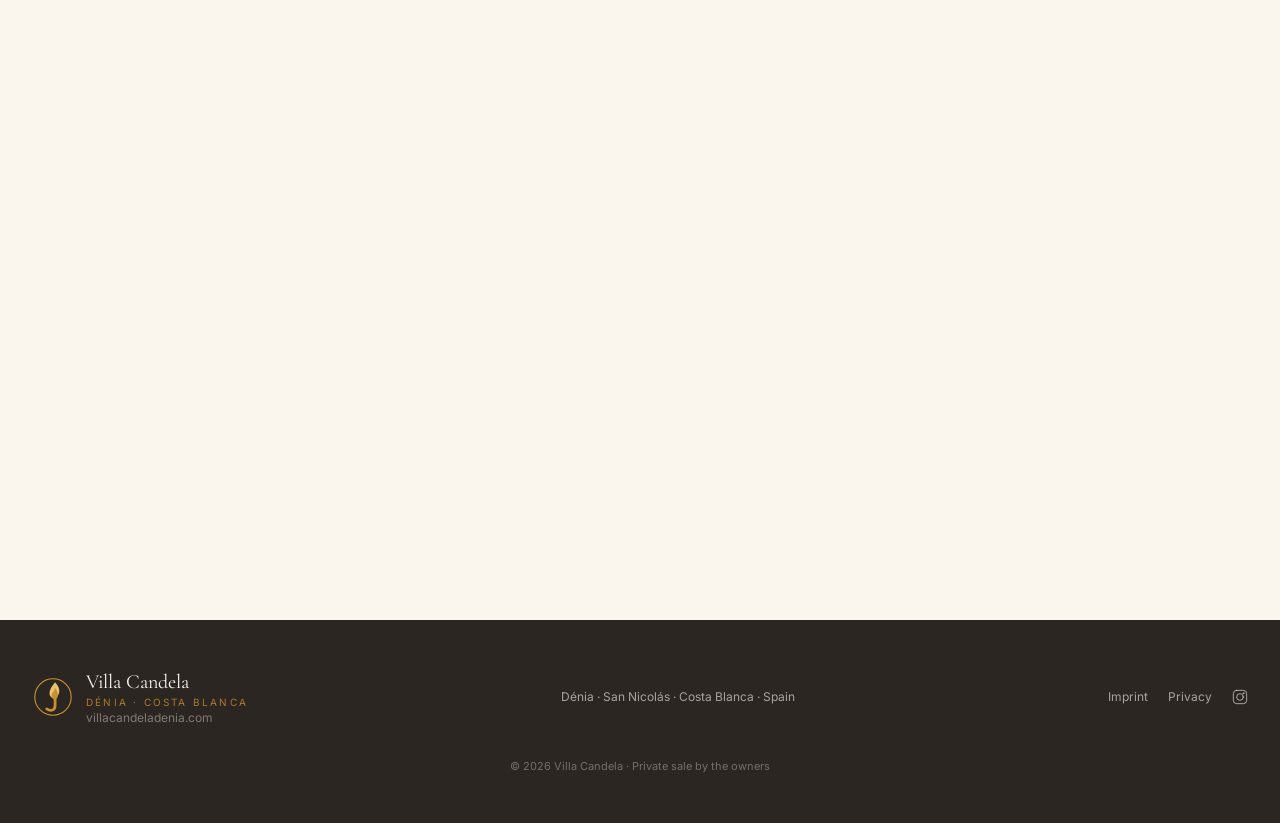
==== commit b147703a: "Kontakt-Funnel: Formular statt WhatsApp + GCLID-Capture für Offline-Conversions" ====
--- a/index.html
+++ b/index.html
@@ -227,9 +227,9 @@
     <h1 class="font-serif text-white text-5xl sm:text-6xl md:text-8xl leading-none mb-10">Villa&nbsp;Candela</h1>
     <a href="#contact" class="inline-block bg-amber text-cream px-10 py-4 rounded-full text-sm uppercase tracking-wider hover:bg-ember transition" data-i18n="hero_cta1">Besichtigung anfragen</a>
     <div class="vb-wrap mt-6">
-      <a href="https://wa.me/491792955522" target="_blank" rel="noopener" onclick="handleWa(event,'viewing_banner_hero')" class="viewing-banner">
+      <a href="#contact" onclick="trackEvent('viewing_banner_click','viewing_banner_hero')" class="viewing-banner">
         <span class="vb-dot" aria-hidden="true"></span>
-        <span data-i18n="vb_text">Wir sind vom 20.–24. Juli persönlich vor Ort — Besichtigungen diese Woche möglich. Termin per WhatsApp.</span>
+        <span data-i18n="vb_text">Wir sind vom 20.–24. Juli persönlich vor Ort — Besichtigungen diese Woche möglich. Jetzt Besichtigung anfragen.</span>
       </a>
     </div>
   </div>
@@ -665,9 +665,9 @@
       <span data-i18n="con_noagent">Direkter Kontakt mit den Eigentümern · Persönliche Begleitung bis zur Besichtigung</span>
     </div>
     <div class="vb-wrap mb-10">
-      <a href="https://wa.me/491792955522" target="_blank" rel="noopener" onclick="handleWa(event,'viewing_banner_contact')" class="viewing-banner">
+      <a href="#contact" onclick="trackEvent('viewing_banner_click','viewing_banner_contact')" class="viewing-banner">
         <span class="vb-dot" aria-hidden="true"></span>
-        <span data-i18n="vb_text">Wir sind vom 20.–24. Juli persönlich vor Ort — Besichtigungen diese Woche möglich. Termin per WhatsApp.</span>
+        <span data-i18n="vb_text">Wir sind vom 20.–24. Juli persönlich vor Ort — Besichtigungen diese Woche möglich. Jetzt Besichtigung anfragen.</span>
       </a>
     </div>
     <div class="flex flex-col sm:flex-row gap-4 justify-center mb-6">
@@ -899,7 +899,7 @@
 
 const I18N={
  de:{nav_highlights:"Highlights",nav_gallery:"Galerie",nav_units:"Einheiten",nav_data:"Objektdaten",nav_location:"Lage",nav_story:"Geschichte",nav_experience:"Besichtigung",nav_cta:"Anfragen",
-  hero_tagline:"Ein Haus für gemeinsame Zeit – und eigene Räume.",hero_kicker:"Dénia · Costa Blanca · am Fuße des Montgó",hero_sub:"Master House mit Turm-Suite und zwei autarke Erdgeschoss-Apartments auf 955 m² Privatgarten — 30 Jahre in Familienbesitz, liebevoll gepflegt und modernisiert, wenige Minuten zu Hafen, Strand und Altstadt von Dénia.",hero_cta1:"Besichtigung anfragen",hero_cta2:"Erlebnistag entdecken",vb_text:"Wir sind vom 20.–24. Juli persönlich vor Ort — Besichtigungen diese Woche möglich. Termin per WhatsApp.",
+  hero_tagline:"Ein Haus für gemeinsame Zeit – und eigene Räume.",hero_kicker:"Dénia · Costa Blanca · am Fuße des Montgó",hero_sub:"Master House mit Turm-Suite und zwei autarke Erdgeschoss-Apartments auf 955 m² Privatgarten — 30 Jahre in Familienbesitz, liebevoll gepflegt und modernisiert, wenige Minuten zu Hafen, Strand und Altstadt von Dénia.",hero_cta1:"Besichtigung anfragen",hero_cta2:"Erlebnistag entdecken",vb_text:"Wir sind vom 20.–24. Juli persönlich vor Ort — Besichtigungen diese Woche möglich. Jetzt Besichtigung anfragen.",
   band_1:"1 Min. zum Yachthafen",band_2:"wenige Minuten zum Strand Las Rotas",band_3:"5–10 Min. zu Fuß in die Altstadt",band_4:"am Fuße des Montgó",band_car:"Mit dem Auto: 5 Min. zum Yachthafen · 2 Min. zum Strand Las Rotas · 7 Min. in die Altstadt",band_walk:"Zu Fuß: 20 Min. zum Yachthafen · 10 Min. zum Strand · 30 Min. in die Altstadt",
   fact_units:"Wohneinheiten",fact_living:"m² Wohnfläche",fact_plot:"m² Grundstück",fact_beds:"Schlafzimmer",fact_baths:"Bäder",fact_pool:"Pool & Garten",
   usp_kicker:"Das Besondere",usp_title:"Ein Haus, viele Möglichkeiten",usp_sub:"Selten verbindet ein Anwesen so viel Privatsphäre, Flexibilität und Lagequalität — gebaut und gepflegt von einer Architekten- und Ingenieurfamilie.",
@@ -939,7 +939,7 @@
   alt_paradise_01:"Dachterrasse Turmzimmer – private Aussicht",alt_paradise_02:"Villa Candela – Luftaufnahme",alt_paradise_03:"Privatgarten – grüne Oase"},
 
  en:{nav_highlights:"Highlights",nav_gallery:"Gallery",nav_units:"Units",nav_data:"Property data",nav_location:"Location",nav_story:"Story",nav_experience:"Viewing",nav_cta:"Enquire",
-  hero_tagline:"A house for shared time – and private spaces.",hero_kicker:"Dénia · Costa Blanca · at the foot of the Montgó",hero_sub:"Main residence with tower suite and two self-contained ground-floor apartments set in a 955 m² private garden — 30 years in family ownership, lovingly maintained and modernised, minutes from harbour, beach and old town of Dénia.",hero_cta1:"Request a viewing",hero_cta2:"Discover the Experience",vb_text:"We are in Dénia in person from 20–24 July — viewings available this week. Book via WhatsApp.",
+  hero_tagline:"A house for shared time – and private spaces.",hero_kicker:"Dénia · Costa Blanca · at the foot of the Montgó",hero_sub:"Main residence with tower suite and two self-contained ground-floor apartments set in a 955 m² private garden — 30 years in family ownership, lovingly maintained and modernised, minutes from harbour, beach and old town of Dénia.",hero_cta1:"Request a viewing",hero_cta2:"Discover the Experience",vb_text:"We are in Dénia in person from 20–24 July — viewings available this week. Request a viewing now.",
   band_1:"1 min to the marina",band_2:"a few minutes to Las Rotas beach",band_3:"5–10 min walk to the old town",band_4:"at the foot of the Montgó",band_car:"By car: 5 min to the marina · 2 min to Las Rotas beach · 7 min to the old town",band_walk:"On foot: 20 min to the marina · 10 min to the beach · 30 min to the old town",
   fact_units:"living units",fact_living:"m² living area",fact_plot:"m² plot",fact_beds:"bedrooms",fact_baths:"bathrooms",fact_pool:"pool & garden",
   usp_kicker:"What sets it apart",usp_title:"One house, many possibilities",usp_sub:"Rarely does a property combine such privacy, flexibility and location — built and cared for by a family of architects and engineers.",
@@ -975,7 +975,7 @@
   alt_paradise_01:"Roof terrace tower room – private view",alt_paradise_02:"Villa Candela – aerial view",alt_paradise_03:"Private garden – green oasis"},
 
  es:{nav_highlights:"Destacados",nav_gallery:"Galería",nav_units:"Unidades",nav_data:"Datos",nav_location:"Ubicación",nav_story:"Historia",nav_experience:"Visita",nav_cta:"Contactar",
-  hero_tagline:"Una casa para el tiempo en común – y espacios propios.",hero_kicker:"Dénia · Costa Blanca · a los pies del Montgó",hero_sub:"Vivienda principal con suite en la torre y dos apartamentos independientes en planta baja sobre 955 m² de jardín privado — 30 años en propiedad familiar, cuidada y modernizada con esmero, a minutos del puerto, la playa y el casco antiguo de Dénia.",hero_cta1:"Solicitar una visita",hero_cta2:"Descubrir la experiencia",vb_text:"Estaremos en Dénia en persona del 20 al 24 de julio — visitas disponibles esta semana. Cita por WhatsApp.",
+  hero_tagline:"Una casa para el tiempo en común – y espacios propios.",hero_kicker:"Dénia · Costa Blanca · a los pies del Montgó",hero_sub:"Vivienda principal con suite en la torre y dos apartamentos independientes en planta baja sobre 955 m² de jardín privado — 30 años en propiedad familiar, cuidada y modernizada con esmero, a minutos del puerto, la playa y el casco antiguo de Dénia.",hero_cta1:"Solicitar una visita",hero_cta2:"Descubrir la experiencia",vb_text:"Estaremos en Dénia en persona del 20 al 24 de julio — visitas disponibles esta semana. Solicite su visita ahora.",
   band_1:"1 min al puerto deportivo",band_2:"pocos minutos a la playa de Las Rotas",band_3:"5–10 min a pie al casco antiguo",band_4:"a los pies del Montgó",band_car:"En coche: 5 min al puerto · 2 min a la playa de Las Rotas · 7 min al casco antiguo",band_walk:"A pie: 20 min al puerto · 10 min a la playa · 30 min al casco antiguo",
   fact_units:"unidades",fact_living:"m² construidos",fact_plot:"m² de parcela",fact_beds:"dormitorios",fact_baths:"baños",fact_pool:"piscina y jardín",
   usp_kicker:"Lo que la distingue",usp_title:"Una casa, muchas posibilidades",usp_sub:"Pocas propiedades reúnen tanta privacidad, flexibilidad y calidad de ubicación — construida y cuidada por una familia de arquitectos e ingenieros.",
@@ -1011,7 +1011,7 @@
   alt_paradise_01:"Terraza techo torre – vistas privadas",alt_paradise_02:"Villa Candela – vista aérea",alt_paradise_03:"Jardín privado – oasis verde"},
 
  nl:{nav_highlights:"Hoogtepunten",nav_gallery:"Galerij",nav_units:"Eenheden",nav_data:"Objectdata",nav_location:"Ligging",nav_story:"Verhaal",nav_experience:"Bezichtiging",nav_cta:"Contact",
-  hero_tagline:"Een huis voor gedeelde tijd – en eigen ruimtes.",hero_kicker:"Dénia · Costa Blanca · aan de voet van de Montgó",hero_sub:"Hoofdwoning met torensuite en twee zelfstandige appartementen op de begane grond op 955 m² privégrond — 30 jaar in familiebezit, liefdevol onderhouden en gemoderniseerd, op minuten van haven, strand en oude stad van Dénia.",hero_cta1:"Bezichtiging aanvragen",hero_cta2:"Ontdek de beleving",vb_text:"20–24 juli persoonlijk in Dénia — bezichtiging via WhatsApp",
+  hero_tagline:"Een huis voor gedeelde tijd – en eigen ruimtes.",hero_kicker:"Dénia · Costa Blanca · aan de voet van de Montgó",hero_sub:"Hoofdwoning met torensuite en twee zelfstandige appartementen op de begane grond op 955 m² privégrond — 30 jaar in familiebezit, liefdevol onderhouden en gemoderniseerd, op minuten van haven, strand en oude stad van Dénia.",hero_cta1:"Bezichtiging aanvragen",hero_cta2:"Ontdek de beleving",vb_text:"20–24 juli persoonlijk in Dénia — vraag deze week uw bezichtiging aan.",
   band_1:"1 min naar de jachthaven",band_2:"enkele minuten naar strand Las Rotas",band_3:"5–10 min lopen naar de oude stad",band_4:"aan de voet van de Montgó",band_car:"Met de auto: 5 min naar de jachthaven · 2 min naar strand Las Rotas · 7 min naar de oude stad",band_walk:"Te voet: 20 min naar de jachthaven · 10 min naar het strand · 30 min naar de oude stad",
   fact_units:"wooneenheden",fact_living:"m² woonopp.",fact_plot:"m² perceel",fact_beds:"slaapkamers",fact_baths:"badkamers",fact_pool:"zwembad & tuin",
   usp_kicker:"Wat het bijzonder maakt",usp_title:"Eén huis, vele mogelijkheden",usp_sub:"Zelden verenigt een woning zoveel privacy, flexibiliteit en ligging — gebouwd en onderhouden door een familie van architecten en ingenieurs.",
@@ -1047,7 +1047,7 @@
   alt_paradise_01:"Dakterras torenkamer – privéuitzicht",alt_paradise_02:"Villa Candela – luchtfoto",alt_paradise_03:"Privétuin – groene oase"},
 
  fr:{nav_highlights:"Atouts",nav_gallery:"Galerie",nav_units:"Logements",nav_data:"Données",nav_location:"Emplacement",nav_story:"Histoire",nav_experience:"Visite",nav_cta:"Contact",
-  hero_tagline:"Une maison pour des moments partagés – et des espaces bien à soi.",hero_kicker:"Dénia · Costa Blanca · au pied du Montgó",hero_sub:"Résidence principale avec suite dans la tour et deux appartements indépendants au rez-de-chaussée sur 955 m² de jardin privé — 30 ans en propriété familiale, entretenue et modernisée avec soin, à quelques minutes du port, de la plage et de la vieille ville de Dénia.",hero_cta1:"Demander une visite",hero_cta2:"Découvrir l'expérience",vb_text:"À Dénia du 20 au 24 juillet — visites via WhatsApp",
+  hero_tagline:"Une maison pour des moments partagés – et des espaces bien à soi.",hero_kicker:"Dénia · Costa Blanca · au pied du Montgó",hero_sub:"Résidence principale avec suite dans la tour et deux appartements indépendants au rez-de-chaussée sur 955 m² de jardin privé — 30 ans en propriété familiale, entretenue et modernisée avec soin, à quelques minutes du port, de la plage et de la vieille ville de Dénia.",hero_cta1:"Demander une visite",hero_cta2:"Découvrir l'expérience",vb_text:"À Dénia du 20 au 24 juillet — demandez votre visite dès maintenant.",
   band_1:"1 min du port de plaisance",band_2:"quelques minutes de la plage de Las Rotas",band_3:"5–10 min à pied de la vieille ville",band_4:"au pied du Montgó",band_car:"En voiture : 5 min du port · 2 min de la plage de Las Rotas · 7 min de la vieille ville",band_walk:"À pied : 20 min du port · 10 min de la plage · 30 min de la vieille ville",
   fact_units:"logements",fact_living:"m² habitables",fact_plot:"m² de terrain",fact_beds:"chambres",fact_baths:"salles de bain",fact_pool:"piscine & jardin",
   usp_kicker:"Ce qui la distingue",usp_title:"Une maison, mille possibilités",usp_sub:"Rares sont les propriétés réunissant autant d'intimité, de flexibilité et de qualité d'emplacement — bâtie et entretenue par une famille d'architectes et d'ingénieurs.",
@@ -1083,7 +1083,7 @@
   alt_paradise_01:"Terrasse toit tour – vue privée",alt_paradise_02:"Villa Candela – vue aérienne",alt_paradise_03:"Jardin privé – oasis verte"},
 
  ru:{nav_highlights:"Преимущества",nav_gallery:"Галерея",nav_units:"Блоки",nav_data:"Параметры",nav_location:"Расположение",nav_story:"История",nav_experience:"Просмотр",nav_cta:"Запрос",
-  hero_tagline:"Дом для совместного времени – и собственного пространства.",hero_kicker:"Дения · Коста-Бланка · у подножия Монгó",hero_sub:"Главная резиденция с башенной сюитой и двумя автономными квартирами на первом этаже на участке 955 м² — 30 лет в семейном владении, с любовью ухоженная и модернизированная, в нескольких минутах от порта, пляжа и старого города Дении.",hero_cta1:"Запросить просмотр",hero_cta2:"Узнать об опыте",vb_text:"Мы лично в Дении с 20 по 24 июля — просмотры возможны на этой неделе. Договоритесь о встрече в WhatsApp.",
+  hero_tagline:"Дом для совместного времени – и собственного пространства.",hero_kicker:"Дения · Коста-Бланка · у подножия Монгó",hero_sub:"Главная резиденция с башенной сюитой и двумя автономными квартирами на первом этаже на участке 955 м² — 30 лет в семейном владении, с любовью ухоженная и модернизированная, в нескольких минутах от порта, пляжа и старого города Дении.",hero_cta1:"Запросить просмотр",hero_cta2:"Узнать об опыте",vb_text:"Мы лично в Дении с 20 по 24 июля — просмотры возможны на этой неделе. Запишитесь на просмотр сейчас.",
   band_1:"1 мин до яхтенного порта",band_2:"несколько минут до пляжа Лас-Ротас",band_3:"5–10 мин пешком до старого города",band_4:"у подножия Монгó",band_car:"На машине: 5 мин до яхтенного порта · 2 мин до пляжа Лас-Ротас · 7 мин до старого города",band_walk:"Пешком: 20 мин до яхтенного порта · 10 мин до пляжа · 30 мин до старого города",
   fact_units:"жилых блока",fact_living:"м² жилой площади",fact_plot:"м² участка",fact_beds:"спальни",fact_baths:"санузла",fact_pool:"бассейн и сад",
   usp_kicker:"Что её отличает",usp_title:"Один дом — множество возможностей",usp_sub:"Редкая усадьба сочетает столько приватности, гибкости и качества расположения — построена и ухожена семьёй архитекторов и инженеров.",
@@ -1154,6 +1154,18 @@
 mob.querySelectorAll('a').forEach(a=>a.addEventListener('click',()=>mob.classList.add('hidden')));
 const SEAL='<svg width="30" height="30" viewBox="0 0 60 60" aria-hidden="true"><circle cx="30" cy="30" r="27" fill="#C8912F"/><g transform="translate(3,-4.5)"><path d="M31 13 C41 24 40 35 32 40 C27 43 20 40 20 32 C20 26 24 19 31 13 Z" fill="#FAF6EE"/><path d="M33 33 L33 45 C33 53 25 56 18 50" fill="none" stroke="#FAF6EE" stroke-width="4.5" stroke-linecap="round"/></g></svg>';
 document.querySelectorAll('section:not(#hero) p.kicker').forEach(k=>{const d=document.createElement('div');d.className='mb-4 leading-none';d.innerHTML=SEAL;k.parentNode.insertBefore(d,k);});
+// ── GCLID-CAPTURE für Google-Ads-Offline-Conversions ─────────────────────────
+// Fängt die Google-Klick-ID (und gbraid/wbraid) aus der Landing-URL ab — nur
+// vorhanden, wenn im Google-Ads-Konto Auto-Tagging AN ist. Wird in sessionStorage
+// gehalten und mit der Formular-Anfrage an Formspree durchgereicht, damit sie in
+// der Lead-Mail steht und als Offline-Conversion importierbar ist. Erstanbieter,
+// kein Drittanbieter-Transfer; Übertragung an Google erst beim manuellen Import.
+(function(){try{
+  const p=new URLSearchParams(location.search);
+  ['gclid','gbraid','wbraid'].forEach(function(k){
+    const v=p.get(k); if(v) sessionStorage.setItem('vc_'+k, v);
+  });
+}catch(e){}})();
 // ── FORMSPREE-ENDPOINT ── nach Account-Erstellung unter formspree.io/f/<ID> eintragen ──
 const FORMSPREE='https://formspree.io/f/xykarqbg';
 function handleSubmit(e){
@@ -1163,7 +1175,13 @@
   const btn=e.target.querySelector('button[type=submit]');
   const ok=document.getElementById('form-ok');
   btn.disabled=true; btn.textContent='…';
-  fetch(FORMSPREE,{method:'POST',body:new FormData(e.target),headers:{'Accept':'application/json'}})
+  const fd=new FormData(e.target);
+  try{
+    ['gclid','gbraid','wbraid'].forEach(function(k){
+      const v=sessionStorage.getItem('vc_'+k); if(v) fd.append(k, v);
+    });
+  }catch(_){}
+  fetch(FORMSPREE,{method:'POST',body:fd,headers:{'Accept':'application/json'}})
     .then(r=>r.json().catch(()=>({ok:true})))
     .then(()=>{ok.classList.remove('hidden');e.target.querySelectorAll('input,textarea,button').forEach(x=>x.disabled=true);})
     .catch(()=>{btn.disabled=false;alert('Netzwerkfehler — bitte direkt schreiben: hola@villacandeladenia.com');});
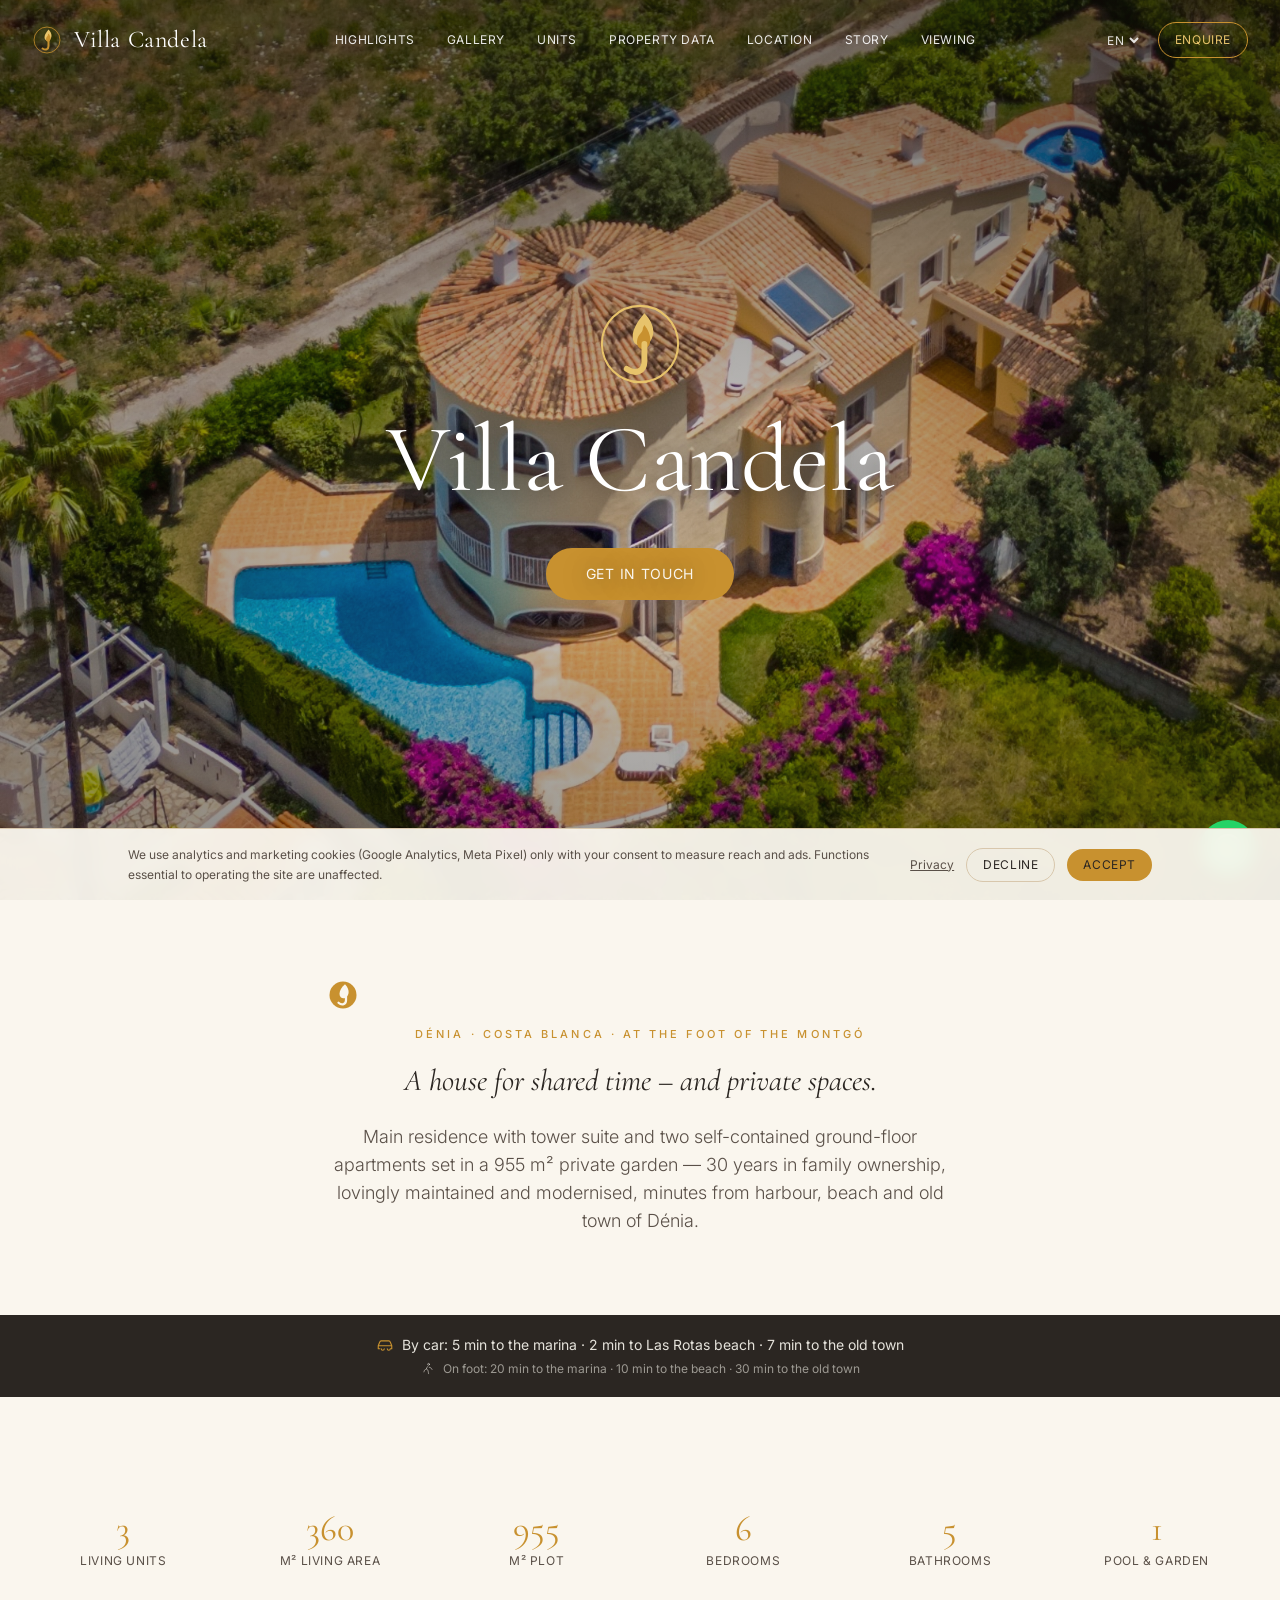
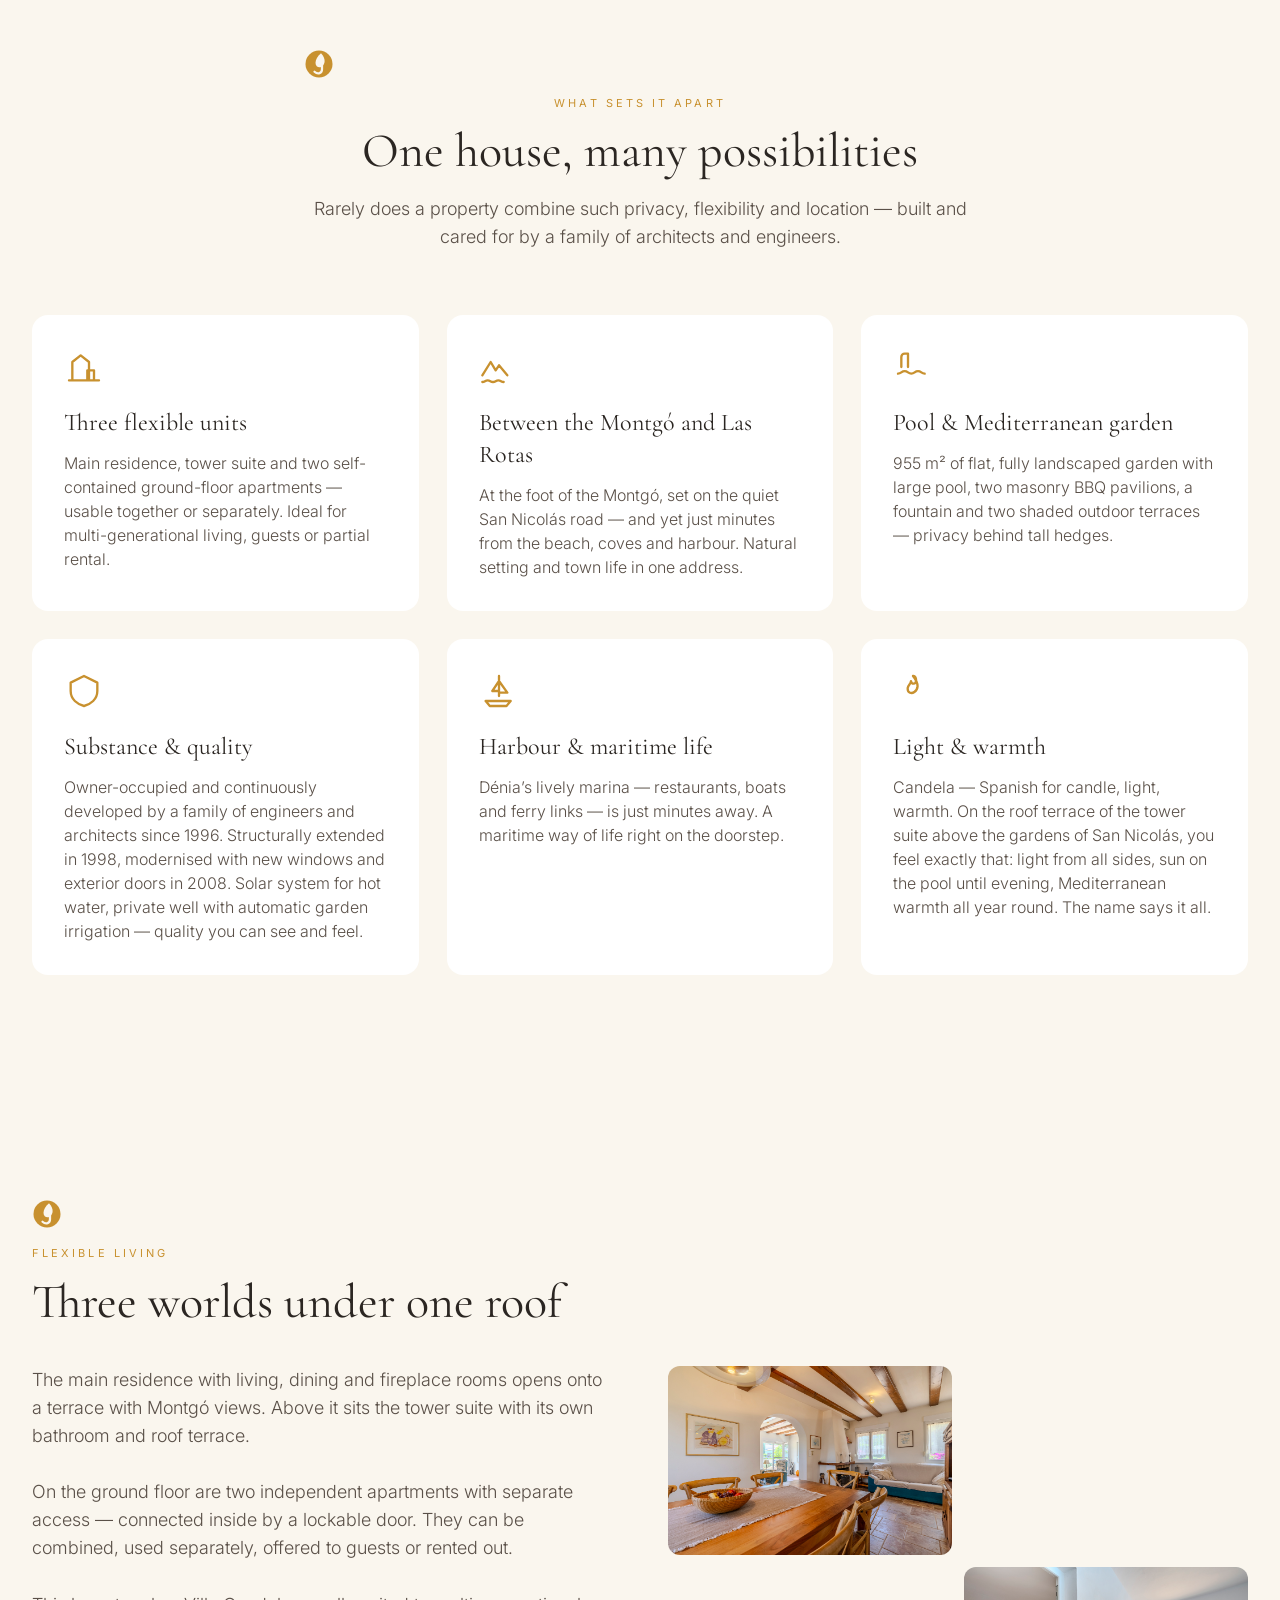
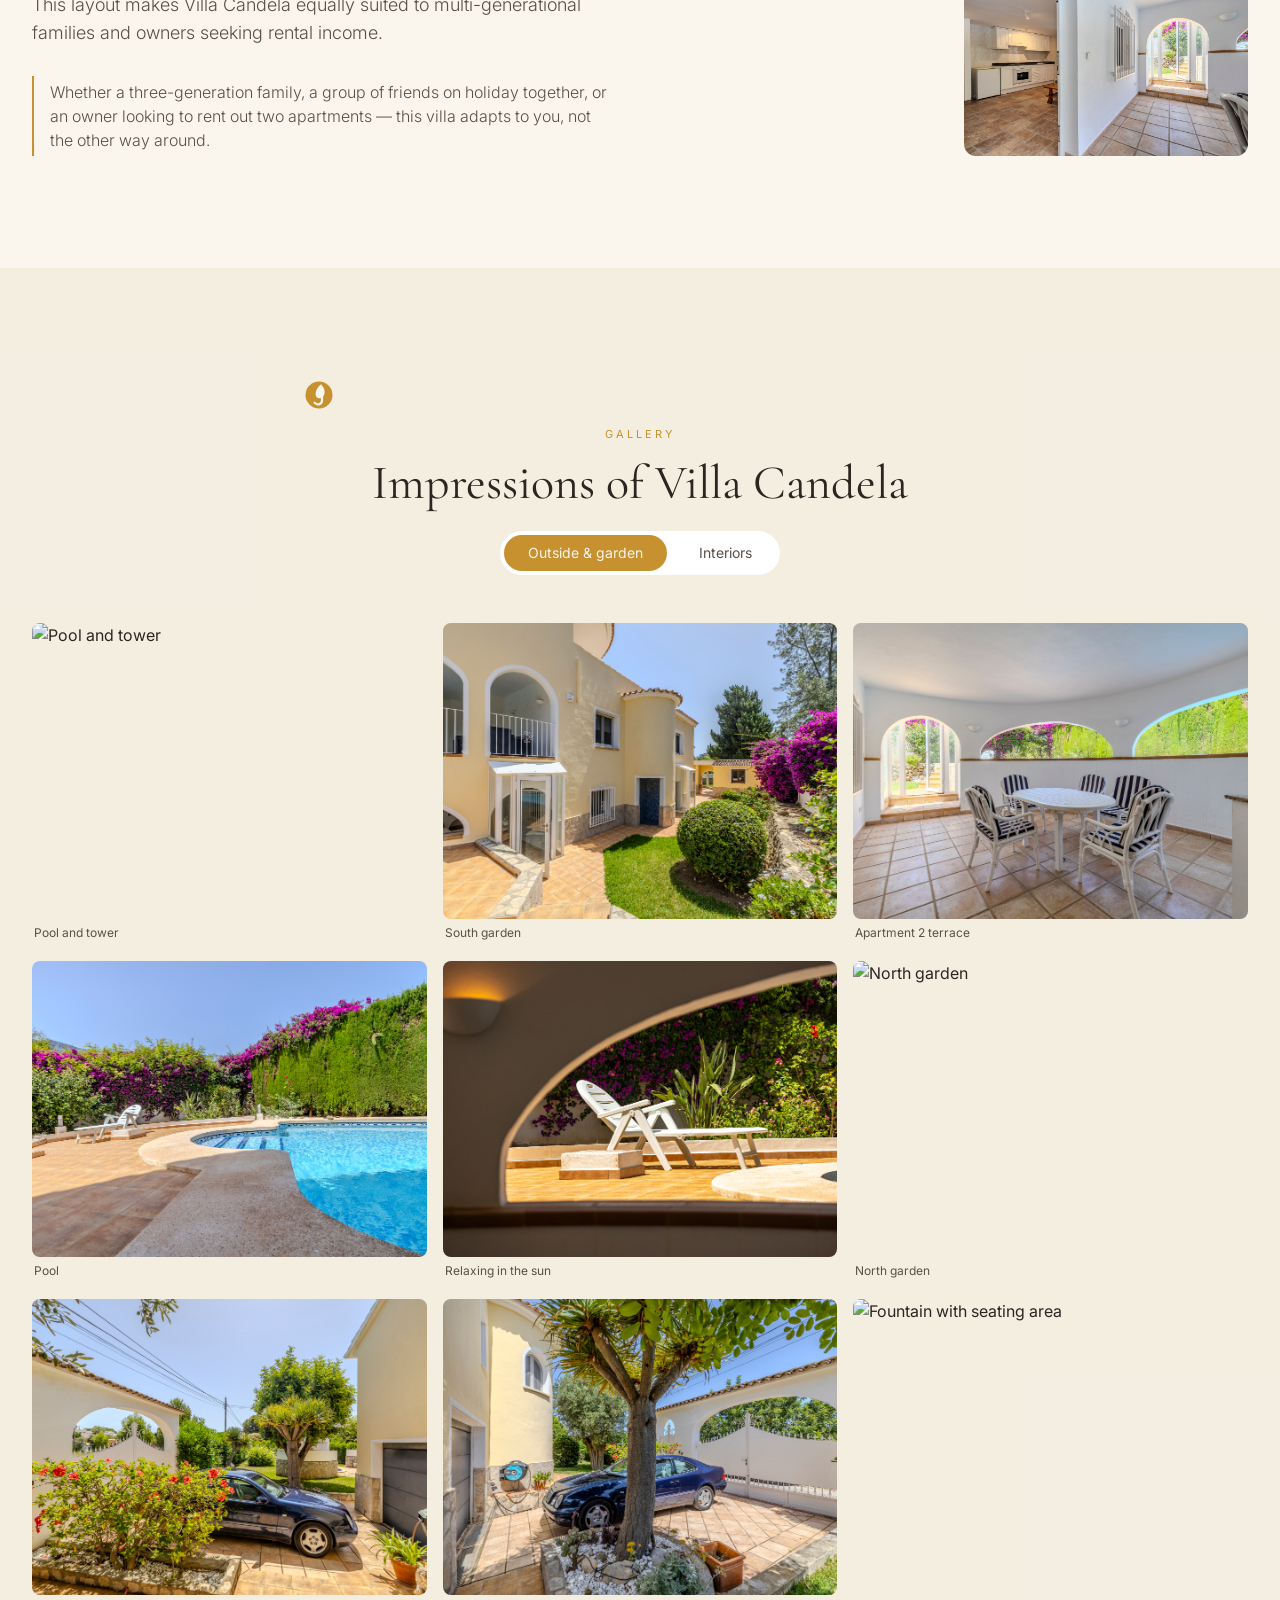
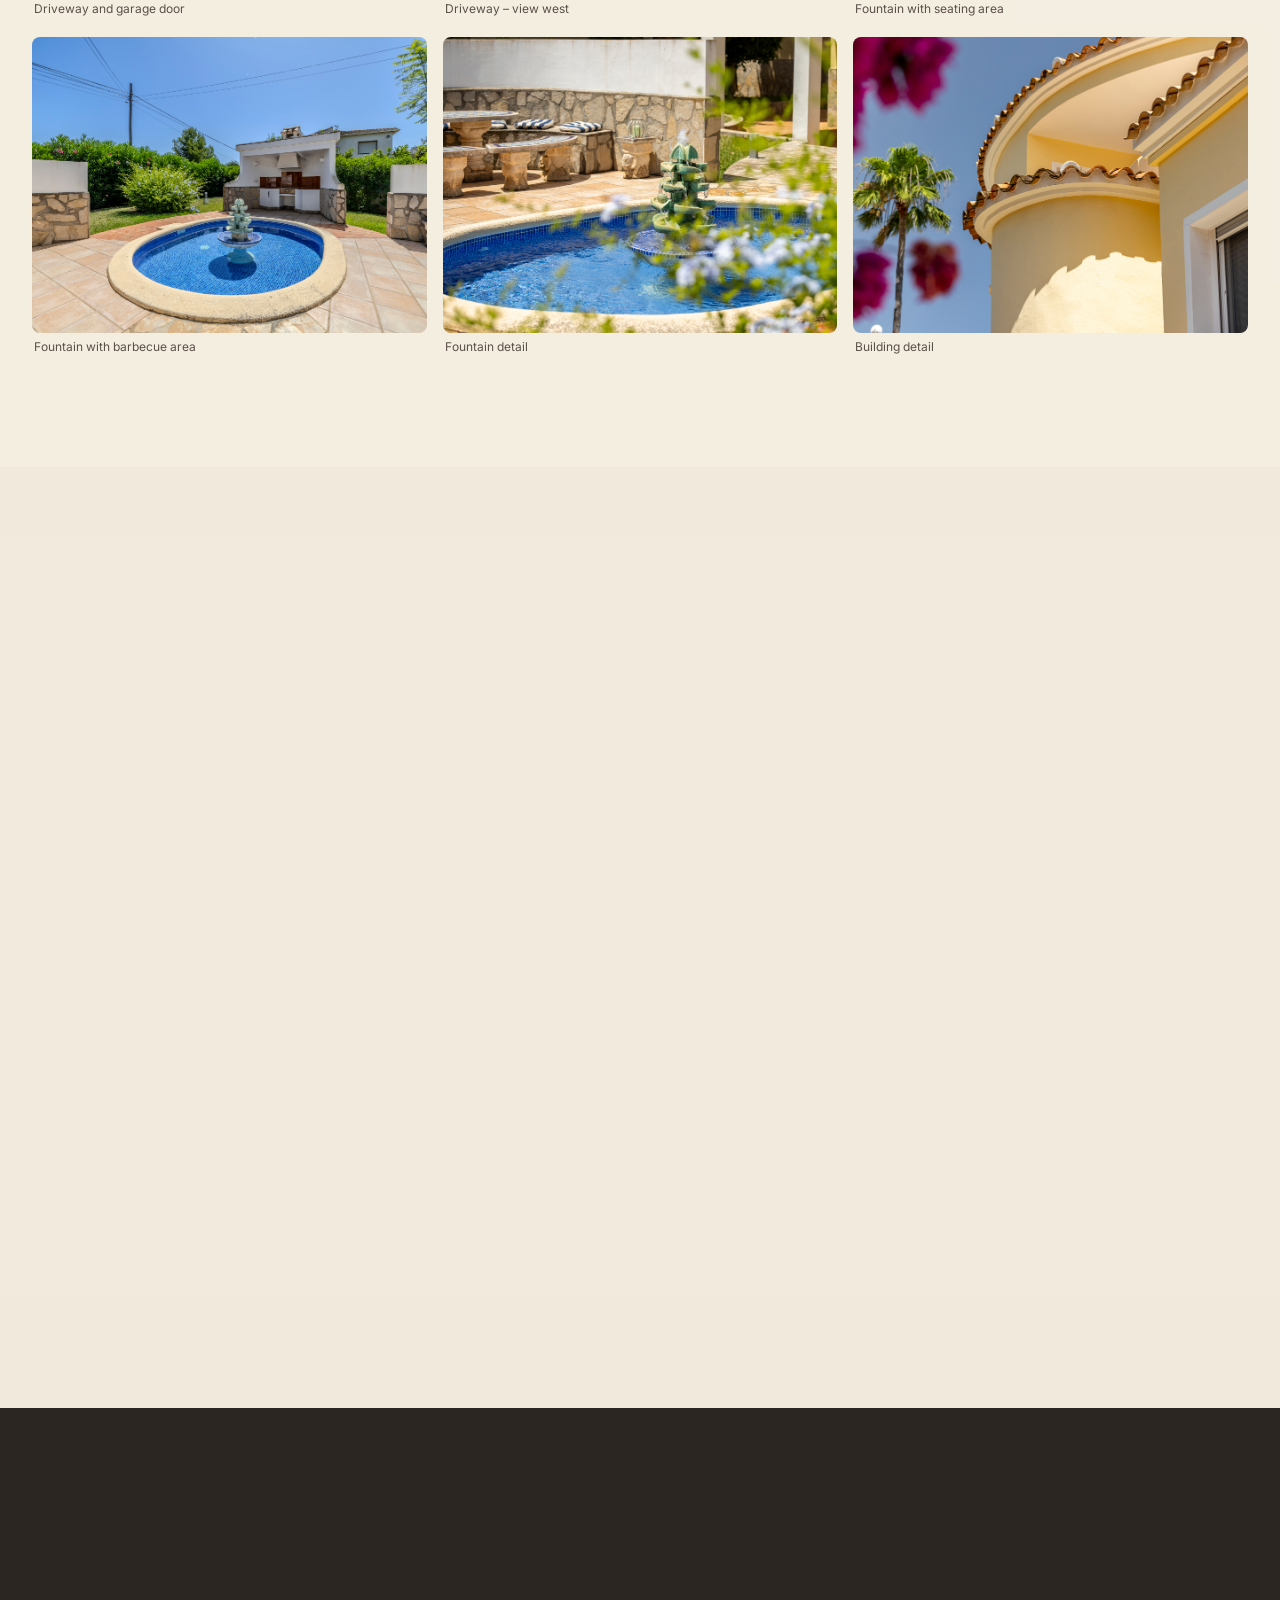
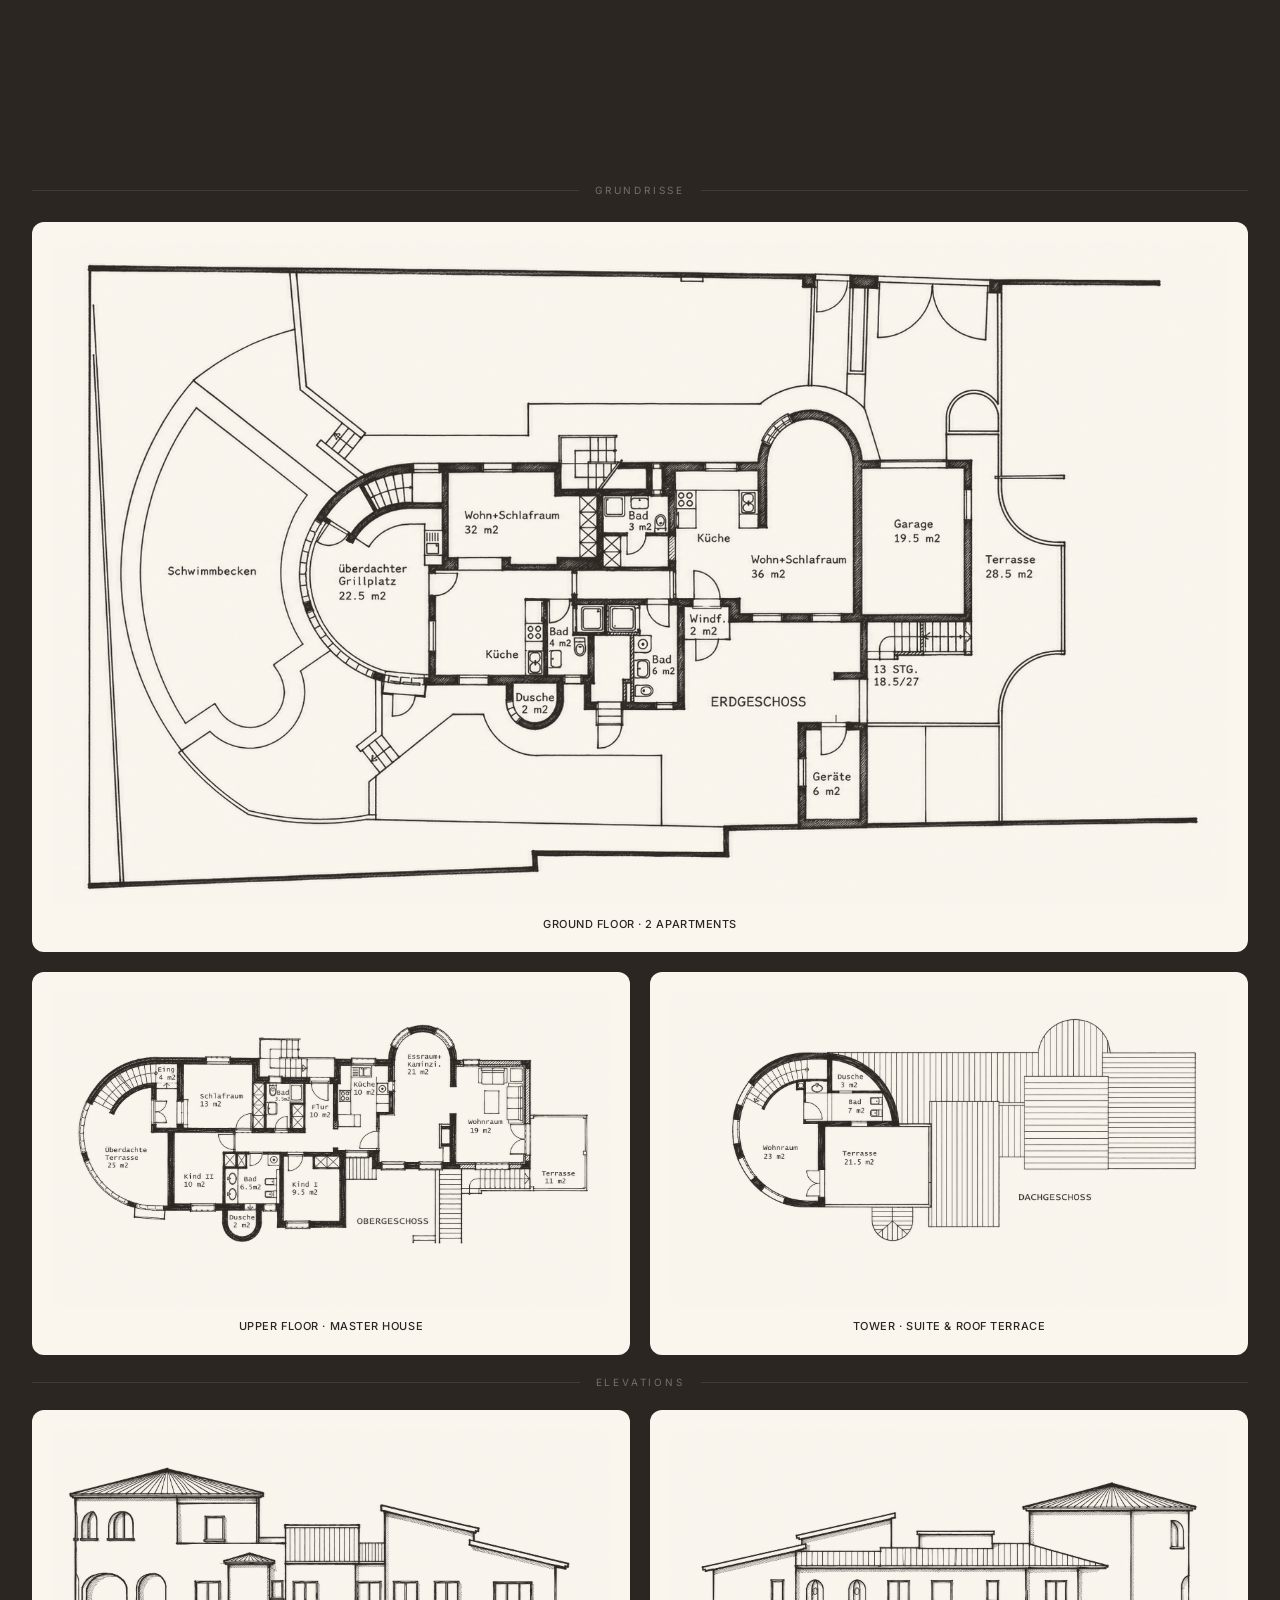
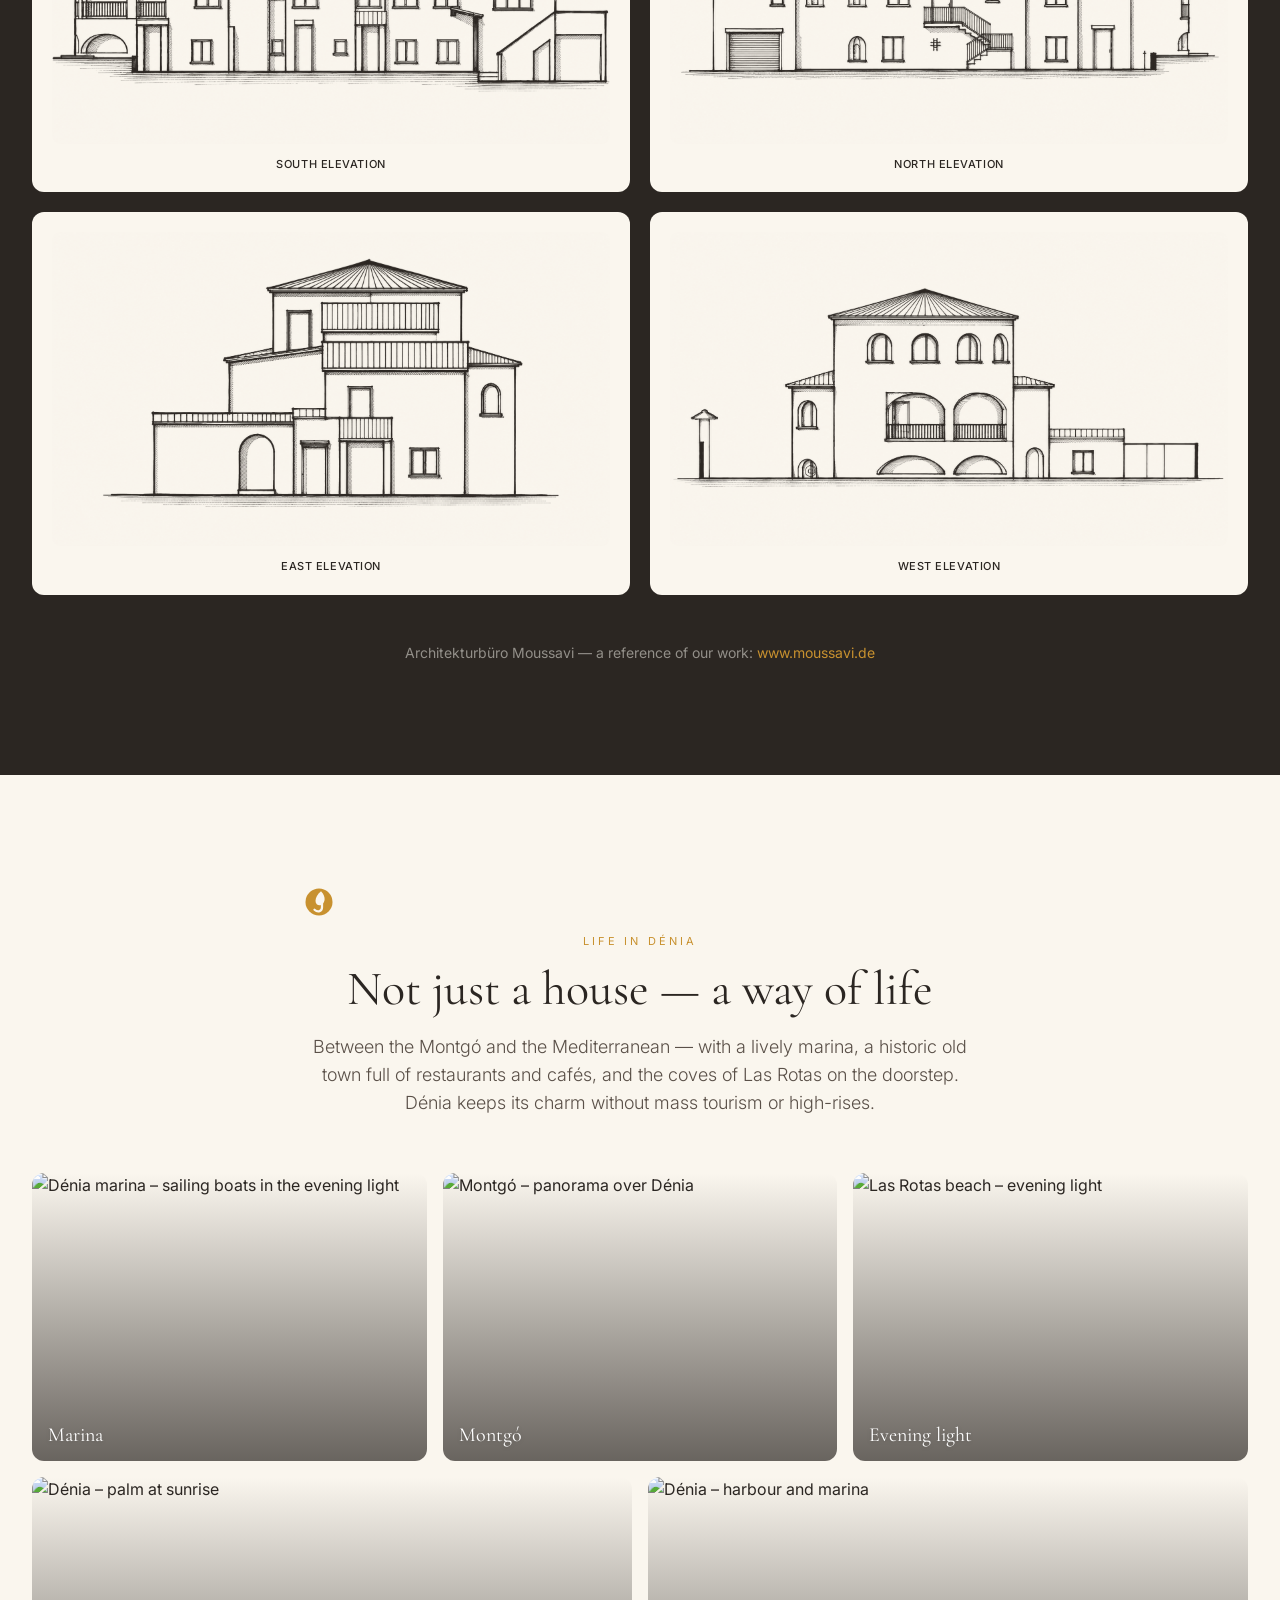
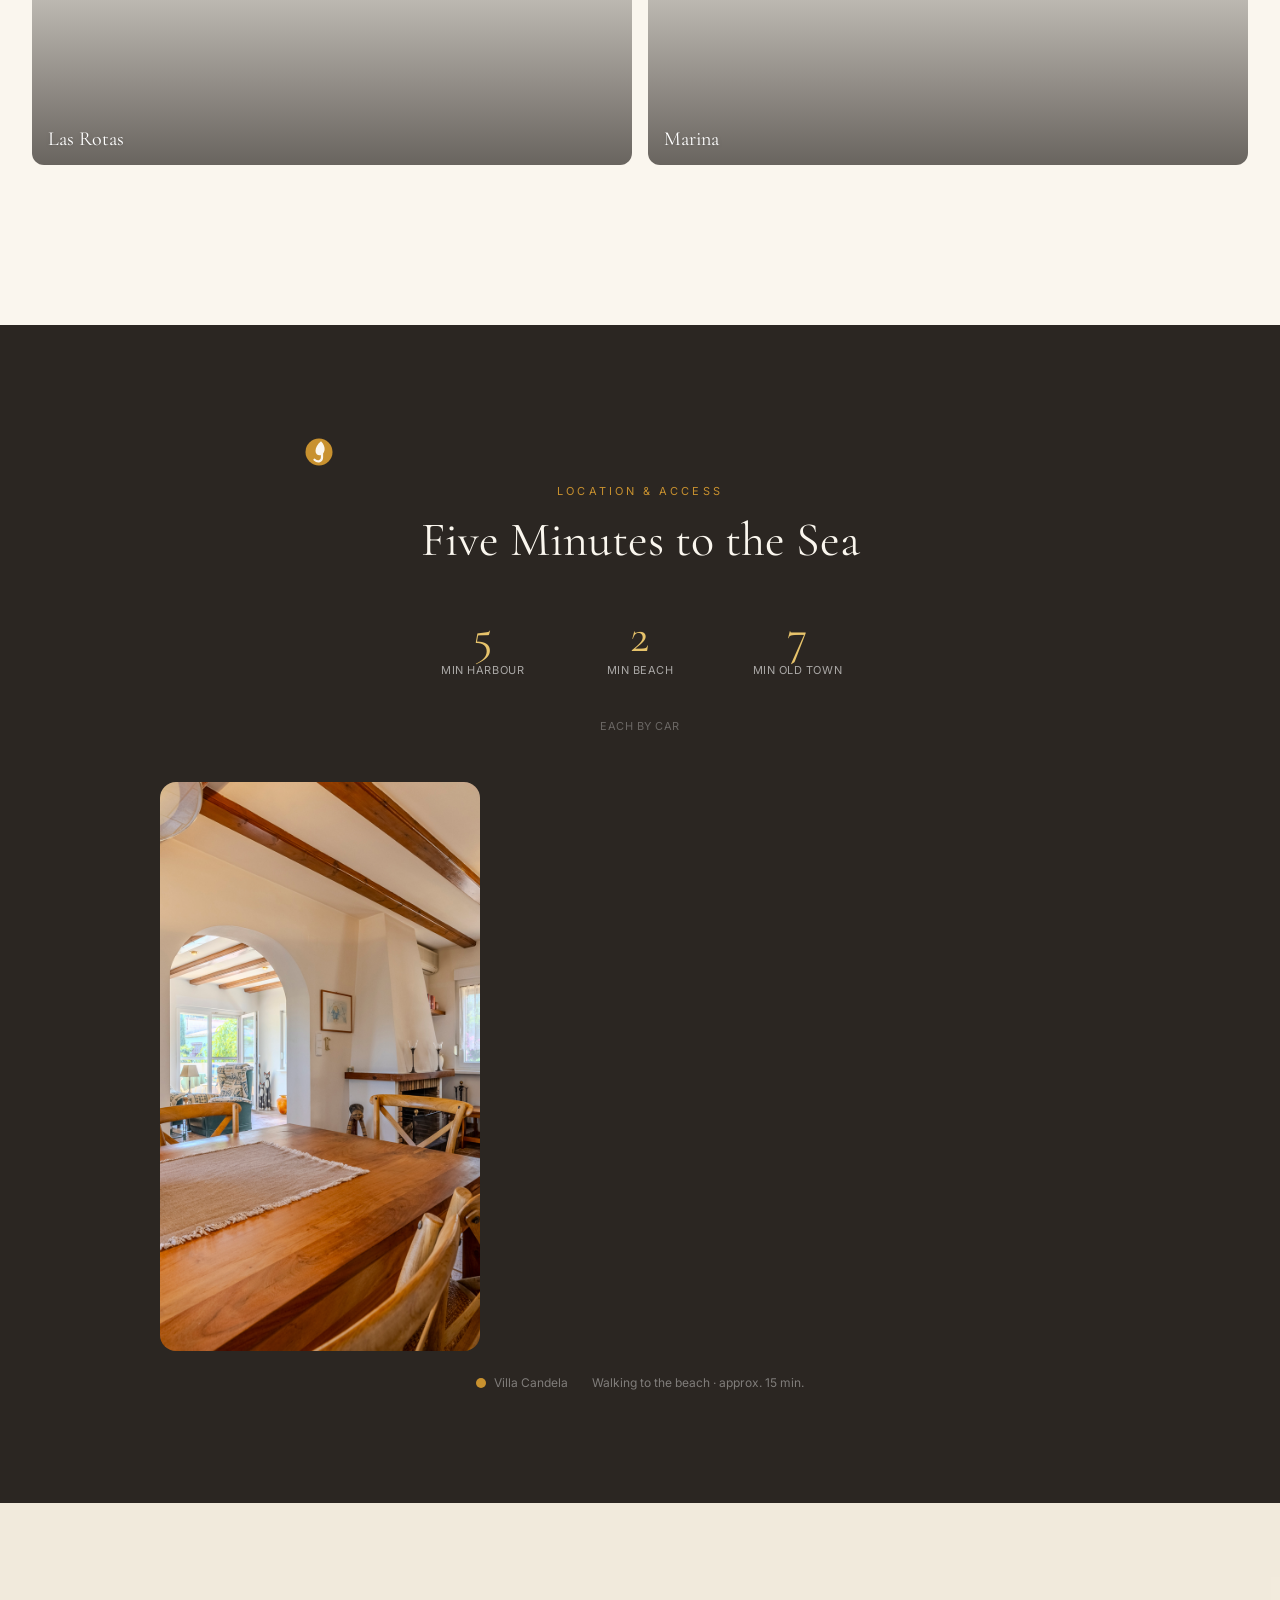
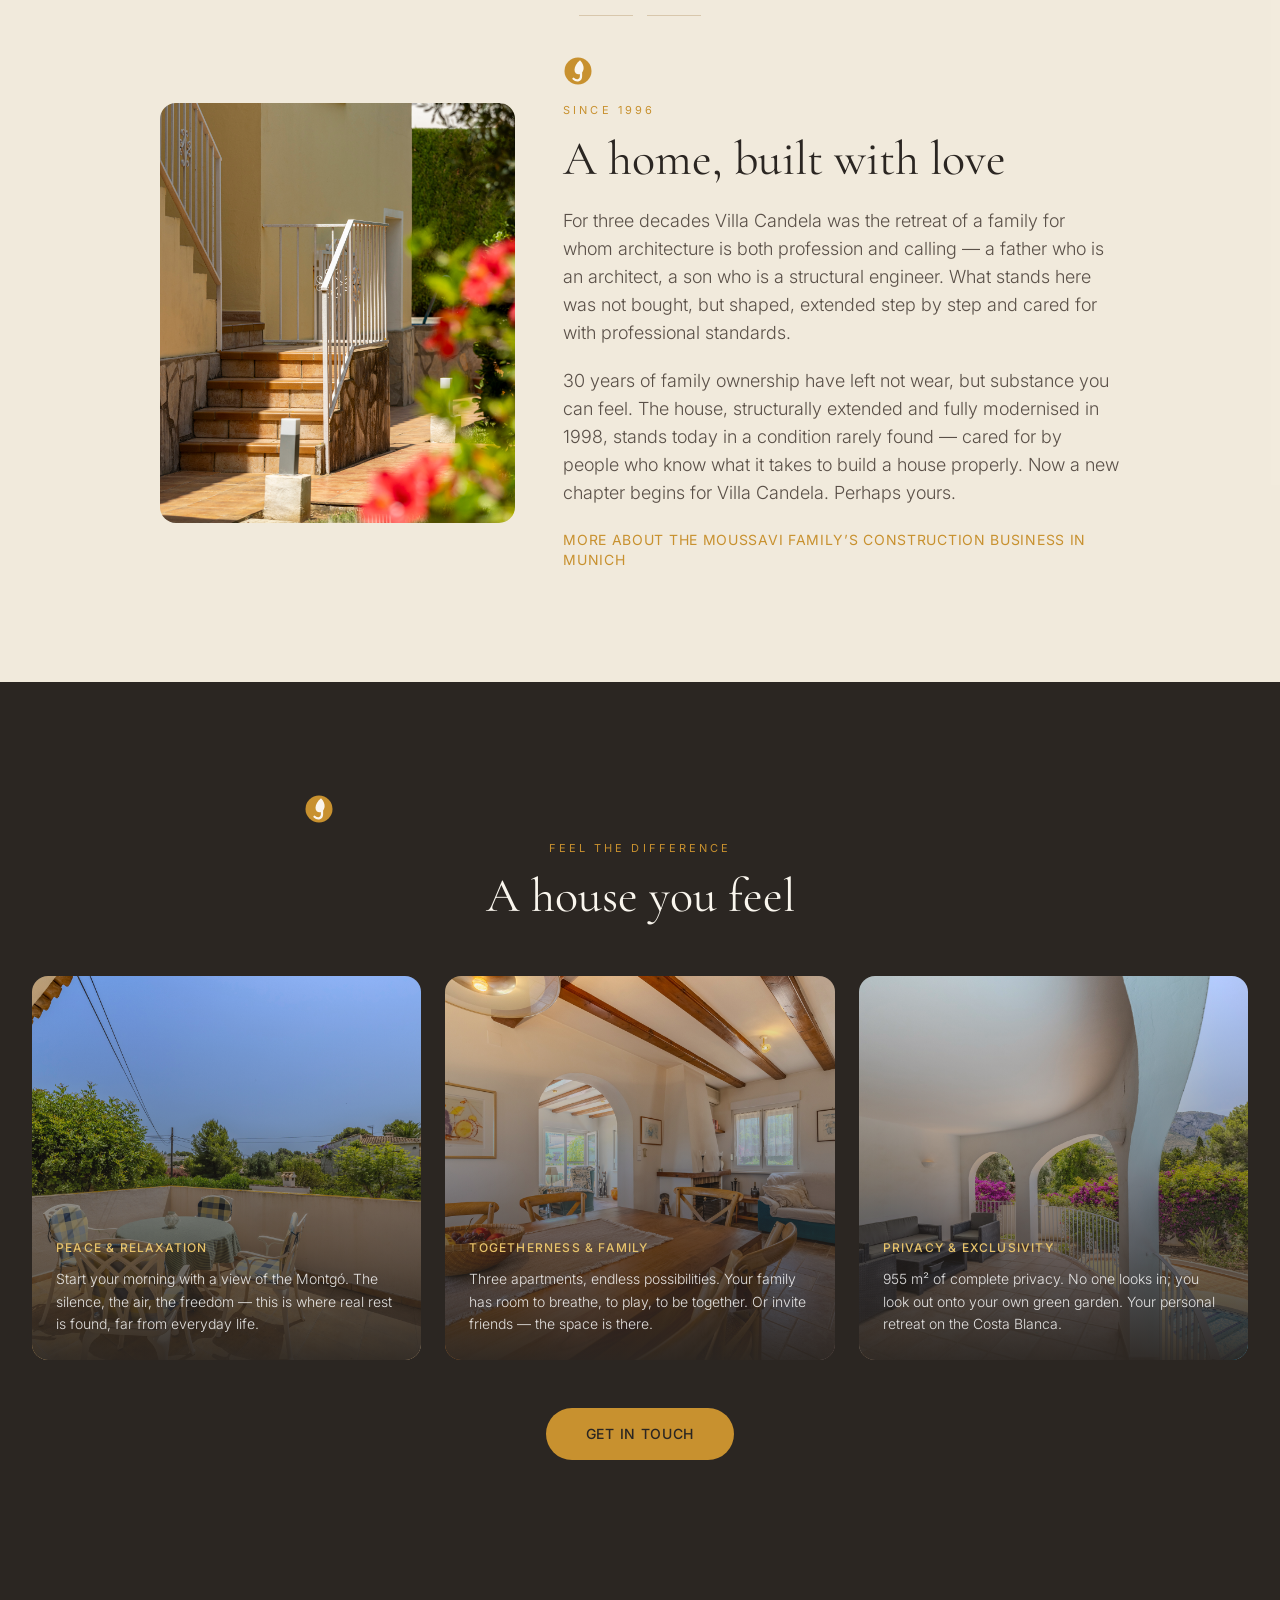
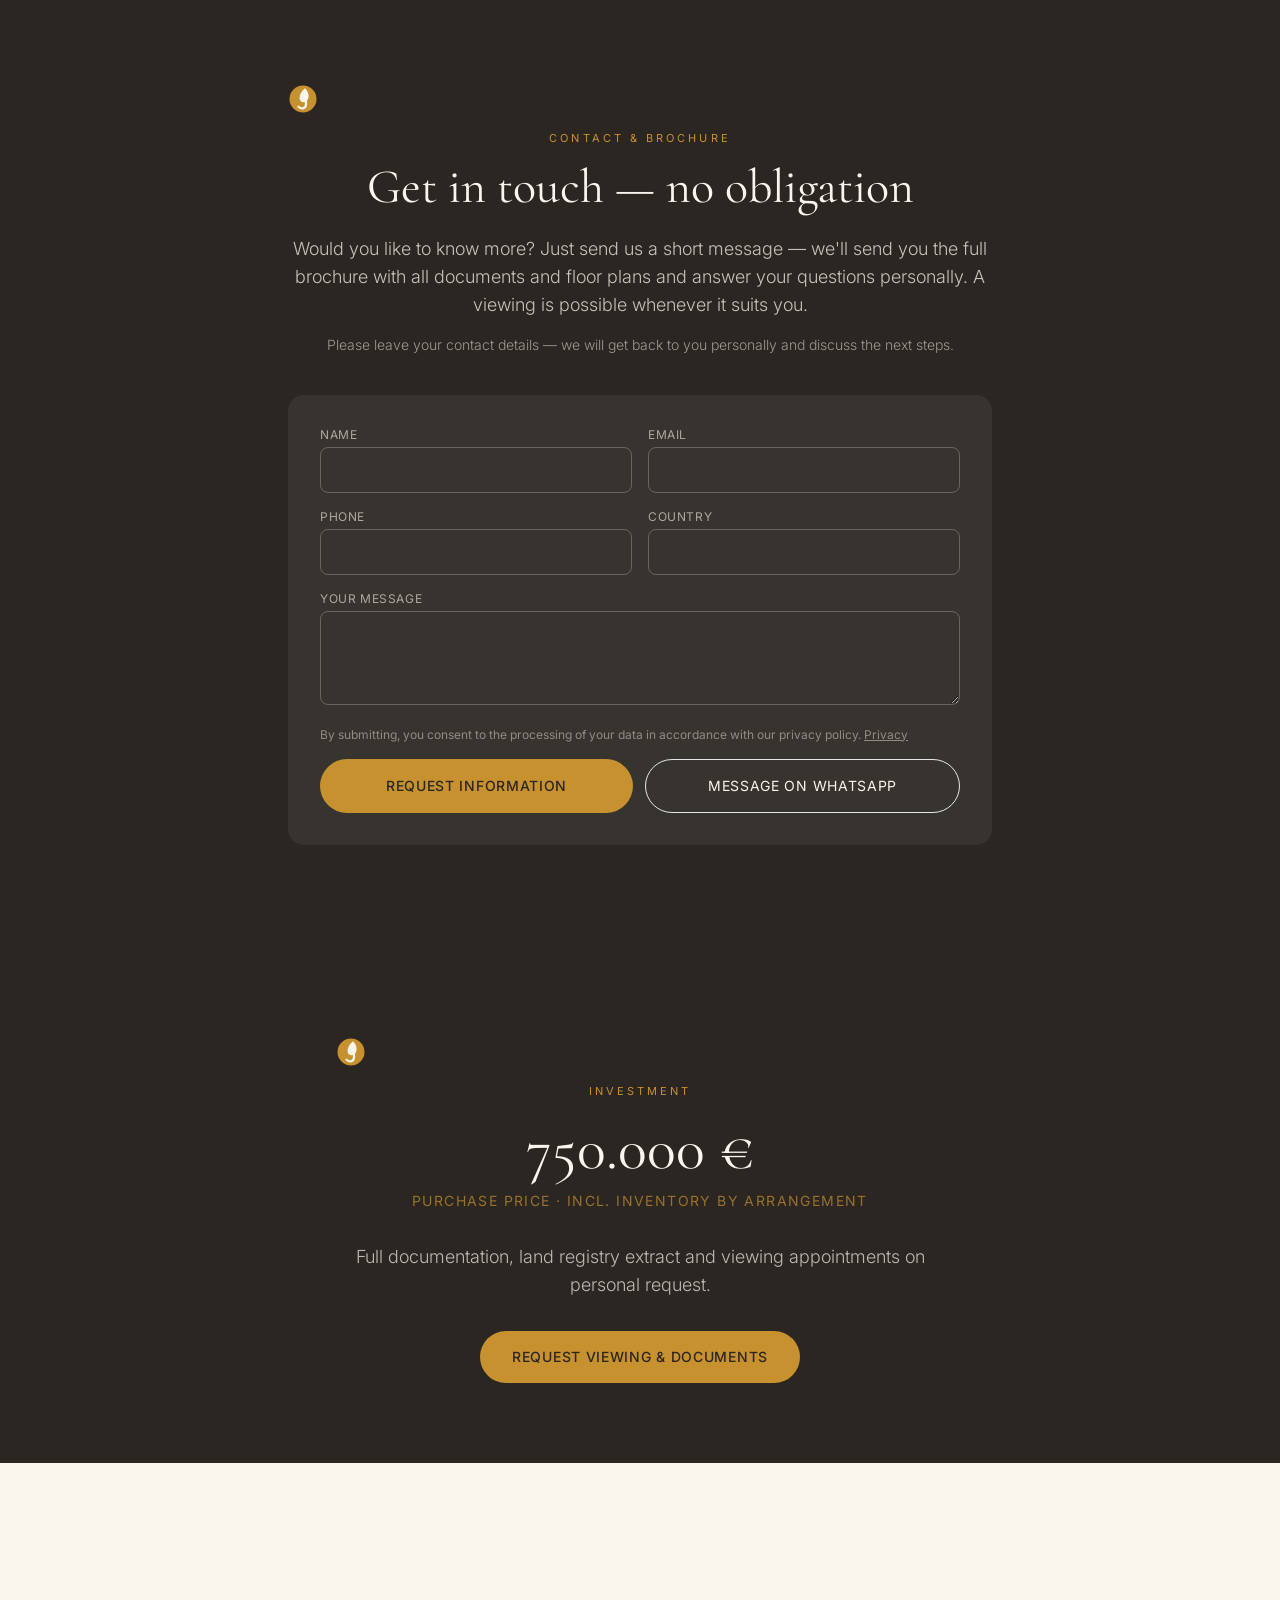
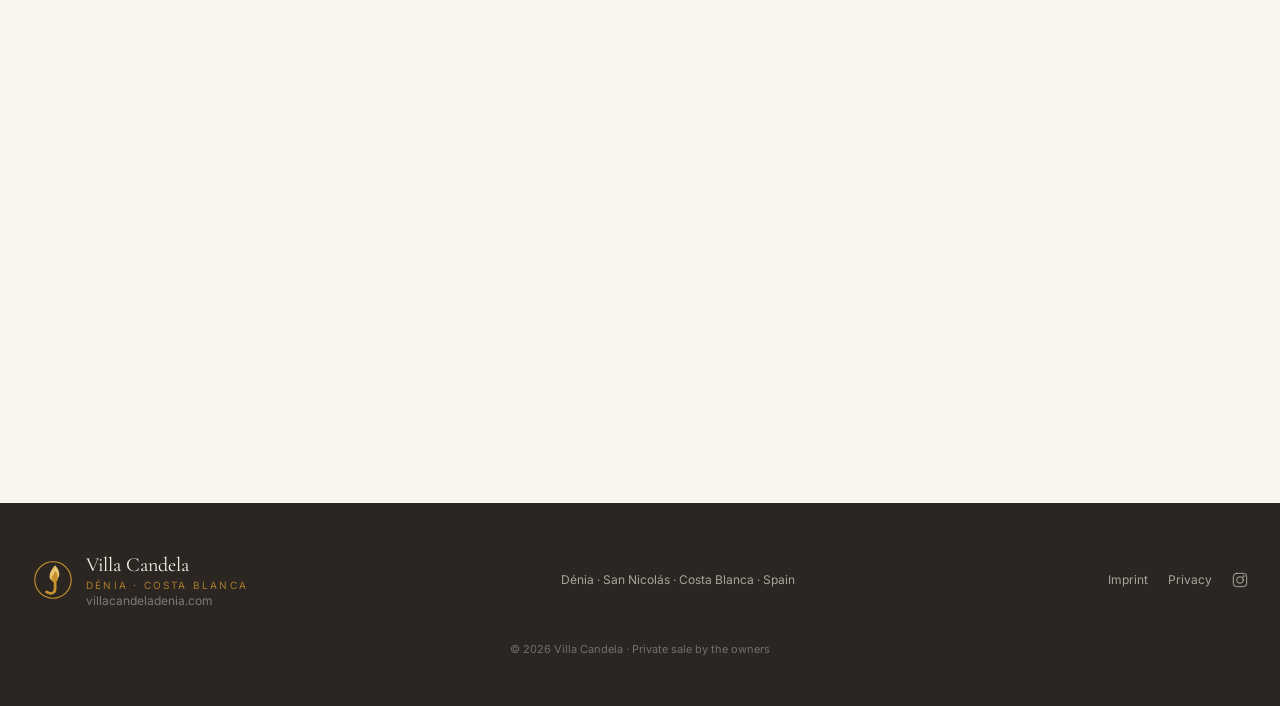
==== commit ce150748: "Landingpage: Konversionsstrecke geoeffnet — Pflicht-Checkbox raus, WhatsApp am Formular, CTA Kontakt" ====
--- a/index.html
+++ b/index.html
@@ -225,13 +225,7 @@
       </g>
     </svg>
     <h1 class="font-serif text-white text-5xl sm:text-6xl md:text-8xl leading-none mb-10">Villa&nbsp;Candela</h1>
-    <a href="#contact" class="inline-block bg-amber text-cream px-10 py-4 rounded-full text-sm uppercase tracking-wider hover:bg-ember transition" data-i18n="hero_cta1">Besichtigung anfragen</a>
-    <div class="vb-wrap mt-6">
-      <a href="#contact" onclick="trackEvent('viewing_banner_click','viewing_banner_hero')" class="viewing-banner">
-        <span class="vb-dot" aria-hidden="true"></span>
-        <span data-i18n="vb_text">Wir sind vom 20.–24. Juli persönlich vor Ort — Besichtigungen diese Woche möglich. Jetzt Besichtigung anfragen.</span>
-      </a>
-    </div>
+    <a href="#contact" class="inline-block bg-amber text-cream px-10 py-4 rounded-full text-sm uppercase tracking-wider hover:bg-ember transition" data-i18n="hero_cta1">Kontakt aufnehmen</a>
   </div>
 </section>
 
@@ -615,7 +609,7 @@
       </div>
     </div>
     <div class="text-center mt-12" data-reveal>
-      <a href="#contact" class="inline-block bg-amber text-ink font-medium px-10 py-4 rounded-full text-sm uppercase tracking-wider hover:bg-amberlt transition" data-i18n="hero_cta1">Besichtigung anfragen</a>
+      <a href="#contact" class="inline-block bg-amber text-ink font-medium px-10 py-4 rounded-full text-sm uppercase tracking-wider hover:bg-amberlt transition" data-i18n="hero_cta1">Kontakt aufnehmen</a>
     </div>
   </div>
 </section>
@@ -623,9 +617,9 @@
 <!-- ERLEBNISTAG -->
 <section id="experience" class="py-20 md:py-28 bg-ink text-cream">
   <div class="max-w-3xl mx-auto px-5 md:px-8 text-center">
-    <p class="kicker text-amber text-[11px] uppercase mb-4" data-reveal data-i18n="exp_kicker">Private Besichtigung</p>
-    <h2 class="font-serif text-4xl md:text-5xl mb-6" data-reveal data-i18n="exp_title">Besichtigung anfragen</h2>
-    <p class="text-cream/75 text-lg font-light mb-4" data-reveal data-i18n="exp_b1">Für ernsthafte Interessenten organisieren wir nach persönlichem Erstkontakt individuelle Besichtigungen und ausgewählte private Termine. Das Haus entfaltet seinen eigentlichen Charakter erst, wenn man es erlebt — mit allen Sinnen, zur richtigen Tageszeit, in aller Ruhe.</p>
+    <p class="kicker text-amber text-[11px] uppercase mb-4" data-reveal data-i18n="exp_kicker">Kontakt & Exposé</p>
+    <h2 class="font-serif text-4xl md:text-5xl mb-6" data-reveal data-i18n="exp_title">Unverbindlich Kontakt aufnehmen</h2>
+    <p class="text-cream/75 text-lg font-light mb-4" data-reveal data-i18n="exp_b1">Sie möchten mehr erfahren? Schreiben Sie uns kurz — wir senden Ihnen das vollständige Exposé mit allen Unterlagen und Grundrissen und beantworten Ihre Fragen persönlich. Eine Besichtigung ist jederzeit möglich, sobald es für Sie passt.</p>
     <p class="text-cream/55 text-sm font-light mb-10" data-reveal data-i18n="exp_b2">Bitte hinterlassen Sie Ihre Kontaktdaten — wir melden uns persönlich und besprechen die nächsten Schritte.</p>
     <form class="text-left bg-cream/[.06] rounded-2xl p-6 md:p-8 grid sm:grid-cols-2 gap-4" data-reveal onsubmit="return handleSubmit(event)">
       <div><label class="block text-xs uppercase tracking-wider text-cream/60 mb-1" data-i18n="f_name">Name</label><input required type="text" name="name" class="w-full bg-transparent border border-cream/25 rounded-lg px-3 py-2.5 focus:border-amber outline-none" /></div>
@@ -633,9 +627,11 @@
       <div><label class="block text-xs uppercase tracking-wider text-cream/60 mb-1" data-i18n="f_phone">Telefon</label><input type="tel" name="phone" class="w-full bg-transparent border border-cream/25 rounded-lg px-3 py-2.5 focus:border-amber outline-none" /></div>
       <div><label class="block text-xs uppercase tracking-wider text-cream/60 mb-1" data-i18n="f_country">Land</label><input type="text" name="country" class="w-full bg-transparent border border-cream/25 rounded-lg px-3 py-2.5 focus:border-amber outline-none" /></div>
       <div class="sm:col-span-2"><label class="block text-xs uppercase tracking-wider text-cream/60 mb-1" data-i18n="f_msg">Ihre Nachricht</label><textarea rows="3" name="message" class="w-full bg-transparent border border-cream/25 rounded-lg px-3 py-2.5 focus:border-amber outline-none"></textarea></div>
-      <label class="sm:col-span-2 flex items-start gap-3 text-sm text-cream/70"><input type="checkbox" required class="mt-1 accent-amber" /><span data-i18n="f_qualify">Ich habe ernsthaftes Kaufinteresse an Villa Candela.</span></label>
       <p class="sm:col-span-2 text-xs text-cream/45"><span data-i18n="f_privacy">Mit dem Absenden stimmen Sie der Verarbeitung Ihrer Angaben gemäß unserer Datenschutzerklärung zu.</span> <a href="datenschutz.html" class="underline hover:text-amberlt" data-i18n="cookie_privacy">Datenschutz</a></p>
-      <button type="submit" class="sm:col-span-2 bg-amber text-ink font-medium px-8 py-4 rounded-full text-sm uppercase tracking-wider hover:bg-ember hover:text-cream transition" data-i18n="f_submit">Besichtigung anfragen</button>
+      <div class="sm:col-span-2 flex flex-col sm:flex-row gap-3">
+        <button type="submit" class="flex-1 bg-amber text-ink font-medium px-8 py-4 rounded-full text-sm uppercase tracking-wider hover:bg-ember hover:text-cream transition" data-i18n="f_submit">Unterlagen anfordern</button>
+        <a href="https://wa.me/491792955522" target="_blank" rel="noopener" onclick="handleWa(event,'form_section')" class="flex-1 text-center border border-cream/40 text-cream px-8 py-4 rounded-full text-sm uppercase tracking-wider hover:bg-cream hover:text-ink transition" data-i18n="con_wa">WhatsApp schreiben</a>
+      </div>
       <p id="form-ok" class="sm:col-span-2 hidden text-amberlt text-center text-sm" data-i18n="f_ok">Vielen Dank — wir melden uns persönlich bei Ihnen.</p>
     </form>
   </div>
@@ -663,12 +659,6 @@
     <div class="inline-flex items-center gap-2 bg-amber/10 border border-amber/40 text-amber rounded-full px-5 py-2.5 text-sm mb-10">
       <svg width="14" height="14" viewBox="0 0 24 24" fill="none" stroke="currentColor" stroke-width="2.5" stroke-linecap="round" stroke-linejoin="round" aria-hidden="true"><path d="M20 6L9 17l-5-5"/></svg>
       <span data-i18n="con_noagent">Direkter Kontakt mit den Eigentümern · Persönliche Begleitung bis zur Besichtigung</span>
-    </div>
-    <div class="vb-wrap mb-10">
-      <a href="#contact" onclick="trackEvent('viewing_banner_click','viewing_banner_contact')" class="viewing-banner">
-        <span class="vb-dot" aria-hidden="true"></span>
-        <span data-i18n="vb_text">Wir sind vom 20.–24. Juli persönlich vor Ort — Besichtigungen diese Woche möglich. Jetzt Besichtigung anfragen.</span>
-      </a>
     </div>
     <div class="flex flex-col sm:flex-row gap-4 justify-center mb-6">
       <a href="mailto:hola@villacandeladenia.com?subject=Villa%20Candela" onclick="trackEvent('email_click','contact_section')" class="bg-ink text-cream px-8 py-4 rounded-full text-sm uppercase tracking-wider hover:bg-ink/80 transition">hola@villacandeladenia.com</a>
@@ -899,7 +889,7 @@
 
 const I18N={
  de:{nav_highlights:"Highlights",nav_gallery:"Galerie",nav_units:"Einheiten",nav_data:"Objektdaten",nav_location:"Lage",nav_story:"Geschichte",nav_experience:"Besichtigung",nav_cta:"Anfragen",
-  hero_tagline:"Ein Haus für gemeinsame Zeit – und eigene Räume.",hero_kicker:"Dénia · Costa Blanca · am Fuße des Montgó",hero_sub:"Master House mit Turm-Suite und zwei autarke Erdgeschoss-Apartments auf 955 m² Privatgarten — 30 Jahre in Familienbesitz, liebevoll gepflegt und modernisiert, wenige Minuten zu Hafen, Strand und Altstadt von Dénia.",hero_cta1:"Besichtigung anfragen",hero_cta2:"Erlebnistag entdecken",vb_text:"Wir sind vom 20.–24. Juli persönlich vor Ort — Besichtigungen diese Woche möglich. Jetzt Besichtigung anfragen.",
+  hero_tagline:"Ein Haus für gemeinsame Zeit – und eigene Räume.",hero_kicker:"Dénia · Costa Blanca · am Fuße des Montgó",hero_sub:"Master House mit Turm-Suite und zwei autarke Erdgeschoss-Apartments auf 955 m² Privatgarten — 30 Jahre in Familienbesitz, liebevoll gepflegt und modernisiert, wenige Minuten zu Hafen, Strand und Altstadt von Dénia.",hero_cta1:"Kontakt aufnehmen",hero_cta2:"Erlebnistag entdecken",vb_text:"Wir sind vom 20.–24. Juli persönlich vor Ort — Besichtigungen diese Woche möglich. Jetzt Besichtigung anfragen.",
   band_1:"1 Min. zum Yachthafen",band_2:"wenige Minuten zum Strand Las Rotas",band_3:"5–10 Min. zu Fuß in die Altstadt",band_4:"am Fuße des Montgó",band_car:"Mit dem Auto: 5 Min. zum Yachthafen · 2 Min. zum Strand Las Rotas · 7 Min. in die Altstadt",band_walk:"Zu Fuß: 20 Min. zum Yachthafen · 10 Min. zum Strand · 30 Min. in die Altstadt",
   fact_units:"Wohneinheiten",fact_living:"m² Wohnfläche",fact_plot:"m² Grundstück",fact_beds:"Schlafzimmer",fact_baths:"Bäder",fact_pool:"Pool & Garten",
   usp_kicker:"Das Besondere",usp_title:"Ein Haus, viele Möglichkeiten",usp_sub:"Selten verbindet ein Anwesen so viel Privatsphäre, Flexibilität und Lagequalität — gebaut und gepflegt von einer Architekten- und Ingenieurfamilie.",
@@ -918,8 +908,8 @@
   loc_kicker:"Leben in Dénia",loc_title:"Nicht nur ein Haus — ein Lebensgefühl",loc_sub:"Zwischen Montgó und Mittelmeer — mit einem lebendigen Yachthafen, der historischen Altstadt mit Restaurants und Cafés und den Buchten von Las Rotas vor der Tür. Dénia bewahrt seinen Charme ohne Massentourismus und Hochhäuser.",loc_harbour:"Yachthafen",loc_oldtown:"Altstadt & Burg",loc_sunsets:"Abendstimmung",loc_harbour_panorama:"Marina",price_kicker:"Investition",price_note:"Kaufpreis · inkl. Inventar nach Absprache",price_sub:"Vollständige Unterlagen, Grundbuchauszug und Besichtigungstermine auf persönliche Anfrage.",price_cta:"Besichtigung & Unterlagen anfragen",
   d1_v:"5 Min.",d1_l:"mit dem Auto zum Yachthafen",d2_v:"2 Min.",d2_l:"zum Strand Las Rotas (Auto)",d3_v:"7 Min.",d3_l:"mit dem Auto in die Altstadt",d4_v:"~1 Std.",d4_l:"zu zwei Flughäfen",
   story_kicker:"Seit 1996",story_title:"Ein Zuhause, mit Liebe gebaut",story_b1:"Drei Jahrzehnte lang war Villa Candela das Refugium einer Familie, in der Architektur Beruf und Berufung ist — der Vater Architekt, der Sohn Bauingenieur. Was hier entstand, wurde nicht gekauft, sondern gestaltet, schrittweise erweitert und mit dem Anspruch von Fachleuten gepflegt.",story_b2:"30 Jahre Familienbesitz haben hier keine Abnutzung hinterlassen, sondern Substanz, die man spürt. Das Haus, das 1998 baulich erweitert und vollständig modernisiert wurde, steht heute in einem Zustand, den man selten findet — gepflegt von Menschen, die wissen, wie ein Haus gebaut sein muss. Nun beginnt für Villa Candela ein neues Kapitel. Vielleicht Ihres.",story_link:"Mehr über das Bau- und Planungsunternehmen der Familie Moussavi in München",
-  exp_kicker:"Private Besichtigung",exp_title:"Besichtigung anfragen",exp_b1:"Für ernsthafte Interessenten organisieren wir nach persönlichem Erstkontakt individuelle Besichtigungen und ausgewählte private Termine. Das Haus entfaltet seinen eigentlichen Charakter erst, wenn man es erlebt — mit allen Sinnen, zur richtigen Tageszeit, in aller Ruhe.",exp_b2:"Bitte hinterlassen Sie Ihre Kontaktdaten — wir melden uns persönlich und besprechen die nächsten Schritte.",
-  f_name:"Name",f_email:"E-Mail",f_phone:"Telefon",f_country:"Land",f_msg:"Ihre Nachricht",f_qualify:"Ich habe ernsthaftes Kaufinteresse an Villa Candela.",f_submit:"Besichtigung anfragen",f_ok:"Vielen Dank — wir melden uns persönlich bei Ihnen.",f_privacy:"Mit dem Absenden stimmen Sie der Verarbeitung Ihrer Angaben gemäß unserer Datenschutzerklärung zu.",cookie_text:"Wir setzen Statistik- und Marketing-Cookies (Google Analytics, Meta-Pixel) nur mit Ihrer Einwilligung ein, um Reichweite und Anzeigen zu messen. Für den Betrieb notwendige Funktionen bleiben davon unberührt.",cookie_privacy:"Datenschutz",cookie_decline:"Ablehnen",cookie_accept:"Akzeptieren",
+  exp_kicker:"Kontakt & Exposé",exp_title:"Unverbindlich Kontakt aufnehmen",exp_b1:"Sie möchten mehr erfahren? Schreiben Sie uns kurz — wir senden Ihnen das vollständige Exposé mit allen Unterlagen und Grundrissen und beantworten Ihre Fragen persönlich. Eine Besichtigung ist jederzeit möglich, sobald es für Sie passt.",exp_b2:"Bitte hinterlassen Sie Ihre Kontaktdaten — wir melden uns persönlich und besprechen die nächsten Schritte.",
+  f_name:"Name",f_email:"E-Mail",f_phone:"Telefon",f_country:"Land",f_msg:"Ihre Nachricht",f_qualify:"Ich habe ernsthaftes Kaufinteresse an Villa Candela.",f_submit:"Unterlagen anfordern",f_ok:"Vielen Dank — wir melden uns persönlich bei Ihnen.",f_privacy:"Mit dem Absenden stimmen Sie der Verarbeitung Ihrer Angaben gemäß unserer Datenschutzerklärung zu.",cookie_text:"Wir setzen Statistik- und Marketing-Cookies (Google Analytics, Meta-Pixel) nur mit Ihrer Einwilligung ein, um Reichweite und Anzeigen zu messen. Für den Betrieb notwendige Funktionen bleiben davon unberührt.",cookie_privacy:"Datenschutz",cookie_decline:"Ablehnen",cookie_accept:"Akzeptieren",
   prox_kicker:"Lage & Erreichbarkeit",prox_title:"Fünf Minuten bis ans Meer",prox_video_note:"Drohnenvideo: Flug vom Haus zum Meer — folgt",prox_min_harbour:"Min. Hafen",prox_min_beach:"Min. Strand",prox_min_town:"Min. Altstadt",prox_by_car:"jeweils mit dem Auto",prox_legend_harbour:"Route zum Yachthafen",prox_legend_beach:"Route zu Las Rotas",prox_legend_villa:"Villa Candela",prox_legend_walk:"Fußweg zum Strand · ca. 15 Min.",
   emo_kicker:"Das Besondere erleben",emo_title:"Ein Haus, das man fühlt",emo1_title:"Ruhe & Entspannung",emo1_text:"Starten Sie Ihren Morgen mit Blick auf den Montgó. Die Stille, die Luft, die Freiheit — hier findet man echte Erholung, fernab vom Alltag.",emo2_title:"Zusammenkommen & Familie",emo2_text:"Drei Apartments, unbegrenzte Möglichkeiten. Ihre Familie hat Platz zum Atmen, zum Spielen, zum Zusammensein. Oder laden Sie Freunde ein — der Platz ist da.",emo3_title:"Privatsphäre & Exklusivität",emo3_text:"955 m² vollständige Privatsphäre. Niemand schaut herein, Sie schauen hinaus auf Ihren eigenen grünen Garten. Ihre persönliche Rückzugsoase an der Costa Blanca.",
   con_kicker:"Kontakt",con_title:"Sprechen wir über Villa Candela",con_sub:"Direkt mit den Eigentümern — persönlich und auf Augenhöhe. Wir freuen uns auf Ihre Nachricht.",con_wa:"WhatsApp schreiben",con_noagent:"Direkter Kontakt mit den Eigentümern · Persönliche Begleitung bis zur Besichtigung",con_instagram:"Instagram folgen",
@@ -939,7 +929,7 @@
   alt_paradise_01:"Dachterrasse Turmzimmer – private Aussicht",alt_paradise_02:"Villa Candela – Luftaufnahme",alt_paradise_03:"Privatgarten – grüne Oase"},
 
  en:{nav_highlights:"Highlights",nav_gallery:"Gallery",nav_units:"Units",nav_data:"Property data",nav_location:"Location",nav_story:"Story",nav_experience:"Viewing",nav_cta:"Enquire",
-  hero_tagline:"A house for shared time – and private spaces.",hero_kicker:"Dénia · Costa Blanca · at the foot of the Montgó",hero_sub:"Main residence with tower suite and two self-contained ground-floor apartments set in a 955 m² private garden — 30 years in family ownership, lovingly maintained and modernised, minutes from harbour, beach and old town of Dénia.",hero_cta1:"Request a viewing",hero_cta2:"Discover the Experience",vb_text:"We are in Dénia in person from 20–24 July — viewings available this week. Request a viewing now.",
+  hero_tagline:"A house for shared time – and private spaces.",hero_kicker:"Dénia · Costa Blanca · at the foot of the Montgó",hero_sub:"Main residence with tower suite and two self-contained ground-floor apartments set in a 955 m² private garden — 30 years in family ownership, lovingly maintained and modernised, minutes from harbour, beach and old town of Dénia.",hero_cta1:"Get in touch",hero_cta2:"Discover the Experience",vb_text:"We are in Dénia in person from 20–24 July — viewings available this week. Request a viewing now.",
   band_1:"1 min to the marina",band_2:"a few minutes to Las Rotas beach",band_3:"5–10 min walk to the old town",band_4:"at the foot of the Montgó",band_car:"By car: 5 min to the marina · 2 min to Las Rotas beach · 7 min to the old town",band_walk:"On foot: 20 min to the marina · 10 min to the beach · 30 min to the old town",
   fact_units:"living units",fact_living:"m² living area",fact_plot:"m² plot",fact_beds:"bedrooms",fact_baths:"bathrooms",fact_pool:"pool & garden",
   usp_kicker:"What sets it apart",usp_title:"One house, many possibilities",usp_sub:"Rarely does a property combine such privacy, flexibility and location — built and cared for by a family of architects and engineers.",
@@ -958,8 +948,8 @@
   loc_kicker:"Life in Dénia",loc_title:"Not just a house — a way of life",loc_sub:"Between the Montgó and the Mediterranean — with a lively marina, a historic old town full of restaurants and cafés, and the coves of Las Rotas on the doorstep. Dénia keeps its charm without mass tourism or high-rises.",loc_harbour:"Marina",loc_oldtown:"Old town & castle",loc_sunsets:"Evening light",loc_harbour_panorama:"Marina",price_kicker:"Investment",price_note:"Purchase price · incl. inventory by arrangement",price_sub:"Full documentation, land registry extract and viewing appointments on personal request.",price_cta:"Request viewing & documents",
   d1_v:"5 min",d1_l:"by car to the marina",d2_v:"2 min",d2_l:"to Las Rotas beach (car)",d3_v:"7 min",d3_l:"by car to the old town",d4_v:"~1 hr",d4_l:"to two airports",
   story_kicker:"Since 1996",story_title:"A home, built with love",story_b1:"For three decades Villa Candela was the retreat of a family for whom architecture is both profession and calling — a father who is an architect, a son who is a structural engineer. What stands here was not bought, but shaped, extended step by step and cared for with professional standards.",story_b2:"30 years of family ownership have left not wear, but substance you can feel. The house, structurally extended and fully modernised in 1998, stands today in a condition rarely found — cared for by people who know what it takes to build a house properly. Now a new chapter begins for Villa Candela. Perhaps yours.",story_link:"More about the Moussavi family’s construction business in Munich",
-  exp_kicker:"Private viewing",exp_title:"Request a Viewing",exp_b1:"For serious buyers, we arrange individual viewings and selected private appointments after an initial personal contact. The house reveals its true character only when experienced — with all the senses, at the right time of day, in complete calm.",exp_b2:"Please leave your contact details — we will get back to you personally and discuss the next steps.",
-  f_name:"Name",f_email:"Email",f_phone:"Phone",f_country:"Country",f_msg:"Your message",f_qualify:"I have serious purchase interest in Villa Candela.",f_submit:"Request a viewing",f_ok:"Thank you — we will contact you personally.",f_privacy:"By submitting, you consent to the processing of your data in accordance with our privacy policy.",cookie_text:"We use analytics and marketing cookies (Google Analytics, Meta Pixel) only with your consent to measure reach and ads. Functions essential to operating the site are unaffected.",cookie_privacy:"Privacy",cookie_decline:"Decline",cookie_accept:"Accept",
+  exp_kicker:"Contact & brochure",exp_title:"Get in touch — no obligation",exp_b1:"Would you like to know more? Just send us a short message — we'll send you the full brochure with all documents and floor plans and answer your questions personally. A viewing is possible whenever it suits you.",exp_b2:"Please leave your contact details — we will get back to you personally and discuss the next steps.",
+  f_name:"Name",f_email:"Email",f_phone:"Phone",f_country:"Country",f_msg:"Your message",f_qualify:"I have serious purchase interest in Villa Candela.",f_submit:"Request information",f_ok:"Thank you — we will contact you personally.",f_privacy:"By submitting, you consent to the processing of your data in accordance with our privacy policy.",cookie_text:"We use analytics and marketing cookies (Google Analytics, Meta Pixel) only with your consent to measure reach and ads. Functions essential to operating the site are unaffected.",cookie_privacy:"Privacy",cookie_decline:"Decline",cookie_accept:"Accept",
   prox_kicker:"Location & Access",prox_title:"Five Minutes to the Sea",prox_video_note:"Drone video: flight from the house to the sea — coming soon",prox_min_harbour:"min harbour",prox_min_beach:"min beach",prox_min_town:"min old town",prox_by_car:"each by car",prox_legend_harbour:"Route to the marina",prox_legend_beach:"Route to Las Rotas",prox_legend_villa:"Villa Candela",prox_legend_walk:"Walking to the beach · approx. 15 min.",
   emo_kicker:"Feel the difference",emo_title:"A house you feel",emo1_title:"Peace & relaxation",emo1_text:"Start your morning with a view of the Montgó. The silence, the air, the freedom — this is where real rest is found, far from everyday life.",emo2_title:"Togetherness & family",emo2_text:"Three apartments, endless possibilities. Your family has room to breathe, to play, to be together. Or invite friends — the space is there.",emo3_title:"Privacy & exclusivity",emo3_text:"955 m² of complete privacy. No one looks in; you look out onto your own green garden. Your personal retreat on the Costa Blanca.",
   con_kicker:"Contact",con_title:"Let's talk about Villa Candela",con_sub:"Directly with the owners — personal and on equal terms. We look forward to hearing from you.",con_wa:"Message on WhatsApp",con_noagent:"Direct contact with the owners · Personal guidance from enquiry to viewing",con_instagram:"Follow on Instagram",
@@ -975,7 +965,7 @@
   alt_paradise_01:"Roof terrace tower room – private view",alt_paradise_02:"Villa Candela – aerial view",alt_paradise_03:"Private garden – green oasis"},
 
  es:{nav_highlights:"Destacados",nav_gallery:"Galería",nav_units:"Unidades",nav_data:"Datos",nav_location:"Ubicación",nav_story:"Historia",nav_experience:"Visita",nav_cta:"Contactar",
-  hero_tagline:"Una casa para el tiempo en común – y espacios propios.",hero_kicker:"Dénia · Costa Blanca · a los pies del Montgó",hero_sub:"Vivienda principal con suite en la torre y dos apartamentos independientes en planta baja sobre 955 m² de jardín privado — 30 años en propiedad familiar, cuidada y modernizada con esmero, a minutos del puerto, la playa y el casco antiguo de Dénia.",hero_cta1:"Solicitar una visita",hero_cta2:"Descubrir la experiencia",vb_text:"Estaremos en Dénia en persona del 20 al 24 de julio — visitas disponibles esta semana. Solicite su visita ahora.",
+  hero_tagline:"Una casa para el tiempo en común – y espacios propios.",hero_kicker:"Dénia · Costa Blanca · a los pies del Montgó",hero_sub:"Vivienda principal con suite en la torre y dos apartamentos independientes en planta baja sobre 955 m² de jardín privado — 30 años en propiedad familiar, cuidada y modernizada con esmero, a minutos del puerto, la playa y el casco antiguo de Dénia.",hero_cta1:"Contactar",hero_cta2:"Descubrir la experiencia",vb_text:"Estaremos en Dénia en persona del 20 al 24 de julio — visitas disponibles esta semana. Solicite su visita ahora.",
   band_1:"1 min al puerto deportivo",band_2:"pocos minutos a la playa de Las Rotas",band_3:"5–10 min a pie al casco antiguo",band_4:"a los pies del Montgó",band_car:"En coche: 5 min al puerto · 2 min a la playa de Las Rotas · 7 min al casco antiguo",band_walk:"A pie: 20 min al puerto · 10 min a la playa · 30 min al casco antiguo",
   fact_units:"unidades",fact_living:"m² construidos",fact_plot:"m² de parcela",fact_beds:"dormitorios",fact_baths:"baños",fact_pool:"piscina y jardín",
   usp_kicker:"Lo que la distingue",usp_title:"Una casa, muchas posibilidades",usp_sub:"Pocas propiedades reúnen tanta privacidad, flexibilidad y calidad de ubicación — construida y cuidada por una familia de arquitectos e ingenieros.",
@@ -994,8 +984,8 @@
   loc_kicker:"Vivir en Dénia",loc_title:"No solo una casa — un estilo de vida",loc_sub:"Entre el Montgó y el Mediterráneo — con un animado puerto deportivo, un casco histórico lleno de restaurantes y cafés y las calas de Las Rotas a la puerta. Dénia conserva su encanto sin turismo masivo ni rascacielos.",loc_harbour:"Puerto deportivo",loc_oldtown:"Casco antiguo y castillo",loc_sunsets:"Ambiente nocturno",loc_harbour_panorama:"Marina",price_kicker:"Inversión",price_note:"Precio de compra · mobiliario incluido según acuerdo",price_sub:"Documentación completa, extracto del registro de la propiedad y visitas disponibles previa solicitud personal.",price_cta:"Solicitar visita y documentación",
   d1_v:"5 min",d1_l:"en coche al puerto",d2_v:"2 min",d2_l:"a la playa de Las Rotas (coche)",d3_v:"7 min",d3_l:"en coche al casco antiguo",d4_v:"~1 h",d4_l:"a dos aeropuertos",
   story_kicker:"Desde 1996",story_title:"Un hogar construido con amor",story_b1:"Durante tres décadas, Villa Candela fue el refugio de una familia en la que la arquitectura es profesión y vocación — un padre arquitecto, un hijo ingeniero de la construcción. Lo que aquí se levanta no se compró, sino que se diseñó, amplió progresivamente y cuidó con el rigor de los expertos.",story_b2:"30 años de propiedad familiar no han dejado desgaste, sino solidez que se palpa. La casa, ampliada y completamente modernizada en 1998, se encuentra hoy en un estado difícil de encontrar — cuidada por personas que saben cómo debe construirse una casa. Ahora comienza un nuevo capítulo para Villa Candela. Quizás el suyo.",story_link:"Más sobre la empresa constructora de la familia Moussavi en Múnich",
-  exp_kicker:"Visita privada",exp_title:"Solicitar una visita",exp_b1:"Para compradores serios, organizamos visitas individuales y citas privadas seleccionadas después de un primer contacto personal. La casa revela su verdadero carácter solo cuando se vive — con todos los sentidos, a la hora adecuada, con total tranquilidad.",exp_b2:"Déjenos sus datos de contacto — le contactaremos personalmente para hablar sobre los próximos pasos.",
-  f_name:"Nombre",f_email:"Correo",f_phone:"Teléfono",f_country:"País",f_msg:"Su mensaje",f_qualify:"Tengo un interés de compra serio en Villa Candela.",f_submit:"Solicitar visita",f_ok:"Gracias — le contactaremos personalmente.",f_privacy:"Al enviar, acepta el tratamiento de sus datos conforme a nuestra política de privacidad.",cookie_text:"Utilizamos cookies de estadística y marketing (Google Analytics, píxel de Meta) solo con su consentimiento para medir el alcance y los anuncios. Las funciones esenciales del sitio no se ven afectadas.",cookie_privacy:"Privacidad",cookie_decline:"Rechazar",cookie_accept:"Aceptar",
+  exp_kicker:"Contacto y dossier",exp_title:"Contacte sin compromiso",exp_b1:"¿Desea saber más? Escríbanos un breve mensaje — le enviaremos el dossier completo con toda la documentación y los planos y responderemos a sus preguntas personalmente. Una visita es posible cuando mejor le convenga.",exp_b2:"Déjenos sus datos de contacto — le contactaremos personalmente para hablar sobre los próximos pasos.",
+  f_name:"Nombre",f_email:"Correo",f_phone:"Teléfono",f_country:"País",f_msg:"Su mensaje",f_qualify:"Tengo un interés de compra serio en Villa Candela.",f_submit:"Solicitar información",f_ok:"Gracias — le contactaremos personalmente.",f_privacy:"Al enviar, acepta el tratamiento de sus datos conforme a nuestra política de privacidad.",cookie_text:"Utilizamos cookies de estadística y marketing (Google Analytics, píxel de Meta) solo con su consentimiento para medir el alcance y los anuncios. Las funciones esenciales del sitio no se ven afectadas.",cookie_privacy:"Privacidad",cookie_decline:"Rechazar",cookie_accept:"Aceptar",
   prox_kicker:"Ubicación y acceso",prox_title:"Cinco minutos hasta el mar",prox_video_note:"Vídeo de dron: vuelo desde la casa hasta el mar — próximamente",prox_min_harbour:"min puerto",prox_min_beach:"min playa",prox_min_town:"min casco",prox_by_car:"en coche",prox_legend_harbour:"Ruta al puerto deportivo",prox_legend_beach:"Ruta a Las Rotas",prox_legend_villa:"Villa Candela",prox_legend_walk:"A pie hasta la playa · aprox. 15 min.",
   emo_kicker:"Sentir la diferencia",emo_title:"Una casa que se siente",emo1_title:"Calma y descanso",emo1_text:"Empiece su mañana con vistas al Montgó. El silencio, el aire, la libertad — aquí se encuentra el descanso verdadero, lejos de la rutina.",emo2_title:"Reunirse y familia",emo2_text:"Tres apartamentos, posibilidades infinitas. Su familia tiene espacio para respirar, jugar y estar juntos. O invite a amigos — el espacio está ahí.",emo3_title:"Privacidad y exclusividad",emo3_text:"955 m² de total privacidad. Nadie mira hacia adentro; usted mira hacia su propio jardín verde. Su retiro personal en la Costa Blanca.",
   con_kicker:"Contacto",con_title:"Hablemos de Villa Candela",con_sub:"Directamente con los propietarios — de forma personal y de igual a igual. Esperamos su mensaje.",con_wa:"Escribir por WhatsApp",con_noagent:"Contacto directo con los propietarios · Acompañamiento personal hasta la visita",con_instagram:"Seguir en Instagram",
@@ -1011,7 +1001,7 @@
   alt_paradise_01:"Terraza techo torre – vistas privadas",alt_paradise_02:"Villa Candela – vista aérea",alt_paradise_03:"Jardín privado – oasis verde"},
 
  nl:{nav_highlights:"Hoogtepunten",nav_gallery:"Galerij",nav_units:"Eenheden",nav_data:"Objectdata",nav_location:"Ligging",nav_story:"Verhaal",nav_experience:"Bezichtiging",nav_cta:"Contact",
-  hero_tagline:"Een huis voor gedeelde tijd – en eigen ruimtes.",hero_kicker:"Dénia · Costa Blanca · aan de voet van de Montgó",hero_sub:"Hoofdwoning met torensuite en twee zelfstandige appartementen op de begane grond op 955 m² privégrond — 30 jaar in familiebezit, liefdevol onderhouden en gemoderniseerd, op minuten van haven, strand en oude stad van Dénia.",hero_cta1:"Bezichtiging aanvragen",hero_cta2:"Ontdek de beleving",vb_text:"20–24 juli persoonlijk in Dénia — vraag deze week uw bezichtiging aan.",
+  hero_tagline:"Een huis voor gedeelde tijd – en eigen ruimtes.",hero_kicker:"Dénia · Costa Blanca · aan de voet van de Montgó",hero_sub:"Hoofdwoning met torensuite en twee zelfstandige appartementen op de begane grond op 955 m² privégrond — 30 jaar in familiebezit, liefdevol onderhouden en gemoderniseerd, op minuten van haven, strand en oude stad van Dénia.",hero_cta1:"Contact opnemen",hero_cta2:"Ontdek de beleving",vb_text:"20–24 juli persoonlijk in Dénia — vraag deze week uw bezichtiging aan.",
   band_1:"1 min naar de jachthaven",band_2:"enkele minuten naar strand Las Rotas",band_3:"5–10 min lopen naar de oude stad",band_4:"aan de voet van de Montgó",band_car:"Met de auto: 5 min naar de jachthaven · 2 min naar strand Las Rotas · 7 min naar de oude stad",band_walk:"Te voet: 20 min naar de jachthaven · 10 min naar het strand · 30 min naar de oude stad",
   fact_units:"wooneenheden",fact_living:"m² woonopp.",fact_plot:"m² perceel",fact_beds:"slaapkamers",fact_baths:"badkamers",fact_pool:"zwembad & tuin",
   usp_kicker:"Wat het bijzonder maakt",usp_title:"Eén huis, vele mogelijkheden",usp_sub:"Zelden verenigt een woning zoveel privacy, flexibiliteit en ligging — gebouwd en onderhouden door een familie van architecten en ingenieurs.",
@@ -1030,8 +1020,8 @@
   loc_kicker:"Leven in Dénia",loc_title:"Niet alleen een huis — een levensgevoel",loc_sub:"Tussen de Montgó en de Middellandse Zee — met een levendige jachthaven, een historische oude stad vol restaurants en cafés en de baaien van Las Rotas voor de deur. Dénia behoudt zijn charme zonder massatoerisme of hoogbouw.",loc_harbour:"Jachthaven",loc_oldtown:"Oude stad & kasteel",loc_sunsets:"Avondsfeer",loc_harbour_panorama:"Marina",price_kicker:"Investering",price_note:"Koopprijs · incl. inventaris in overleg",price_sub:"Volledige documentatie, kadasteruittreksel en bezichtigingen op persoonlijk verzoek.",price_cta:"Bezichtiging & documenten aanvragen",
   d1_v:"5 min",d1_l:"met de auto naar de jachthaven",d2_v:"2 min",d2_l:"naar strand Las Rotas (auto)",d3_v:"7 min",d3_l:"met de auto naar de oude stad",d4_v:"~1 uur",d4_l:"naar twee luchthavens",
   story_kicker:"Sinds 1996",story_title:"Een thuis, met liefde gebouwd",story_b1:"Drie decennia lang was Villa Candela het toevluchtsoord van een familie voor wie architectuur beroep en roeping is — een vader-architect, een zoon bouwkundig ingenieur. Wat hier staat, werd niet gekocht, maar vormgegeven, stap voor stap uitgebreid en met professionele standaarden onderhouden.",story_b2:"30 jaar familiebezit hebben geen slijtage achtergelaten, maar substantie die je voelt. Het huis, bouwkundig uitgebreid en volledig gemoderniseerd in 1998, verkeert vandaag in een staat die je zelden vindt — onderhouden door mensen die weten wat het inhoudt om een huis goed te bouwen. Nu begint een nieuw hoofdstuk voor Villa Candela. Misschien het uwe.",story_link:"Meer over het bouwbedrijf van de familie Moussavi in München",
-  exp_kicker:"Privébezichtiging",exp_title:"Bezichtiging aanvragen",exp_b1:"Voor serieuze kopers organiseren wij na een eerste persoonlijk contact individuele bezichtigingen en geselecteerde privéafspraken. Het huis onthult zijn werkelijke karakter alleen wanneer het beleefd wordt — met alle zintuigen, op het juiste moment van de dag, in alle rust.",exp_b2:"Laat uw contactgegevens achter — wij nemen persoonlijk contact op en bespreken de volgende stappen.",
-  f_name:"Naam",f_email:"E-mail",f_phone:"Telefoon",f_country:"Land",f_msg:"Uw bericht",f_qualify:"Ik heb serieuze koopinteresse in Villa Candela.",f_submit:"Bezichtiging aanvragen",f_ok:"Dank u — wij nemen persoonlijk contact met u op.",f_privacy:"Door te verzenden gaat u akkoord met de verwerking van uw gegevens volgens ons privacybeleid.",cookie_text:"Wij gebruiken statistiek- en marketingcookies (Google Analytics, Meta Pixel) uitsluitend met uw toestemming om bereik en advertenties te meten. Voor de werking noodzakelijke functies blijven ongemoeid.",cookie_privacy:"Privacy",cookie_decline:"Weigeren",cookie_accept:"Accepteren",
+  exp_kicker:"Contact & brochure",exp_title:"Vrijblijvend contact opnemen",exp_b1:"Wilt u meer weten? Stuur ons een kort bericht — wij sturen u de volledige brochure met alle documenten en plattegronden en beantwoorden uw vragen persoonlijk. Een bezichtiging is mogelijk wanneer het u uitkomt.",exp_b2:"Laat uw contactgegevens achter — wij nemen persoonlijk contact op en bespreken de volgende stappen.",
+  f_name:"Naam",f_email:"E-mail",f_phone:"Telefoon",f_country:"Land",f_msg:"Uw bericht",f_qualify:"Ik heb serieuze koopinteresse in Villa Candela.",f_submit:"Informatie aanvragen",f_ok:"Dank u — wij nemen persoonlijk contact met u op.",f_privacy:"Door te verzenden gaat u akkoord met de verwerking van uw gegevens volgens ons privacybeleid.",cookie_text:"Wij gebruiken statistiek- en marketingcookies (Google Analytics, Meta Pixel) uitsluitend met uw toestemming om bereik en advertenties te meten. Voor de werking noodzakelijke functies blijven ongemoeid.",cookie_privacy:"Privacy",cookie_decline:"Weigeren",cookie_accept:"Accepteren",
   prox_kicker:"Ligging & bereikbaarheid",prox_title:"Vijf minuten tot de zee",prox_video_note:"Dronevideo: vlucht van het huis naar de zee — volgt",prox_min_harbour:"min haven",prox_min_beach:"min strand",prox_min_town:"min centrum",prox_by_car:"met de auto",prox_legend_harbour:"Route naar de jachthaven",prox_legend_beach:"Route naar Las Rotas",prox_legend_villa:"Villa Candela",prox_legend_walk:"Te voet naar het strand · ca. 15 min.",
   emo_kicker:"Voel het verschil",emo_title:"Een huis dat u voelt",emo1_title:"Rust & ontspanning",emo1_text:"Begin uw ochtend met uitzicht op de Montgó. De stilte, de lucht, de vrijheid — hier vindt u echte rust, ver van het dagelijks leven.",emo2_title:"Samenzijn & familie",emo2_text:"Drie appartementen, eindeloze mogelijkheden. Uw familie heeft ruimte om te ademen, te spelen, samen te zijn. Of nodig vrienden uit — de ruimte is er.",emo3_title:"Privacy & exclusiviteit",emo3_text:"955 m² volledige privacy. Niemand kijkt naar binnen; u kijkt naar buiten op uw eigen groene tuin. Uw persoonlijk toevluchtsoord aan de Costa Blanca.",
   con_kicker:"Contact",con_title:"Laten we over Villa Candela praten",con_sub:"Rechtstreeks met de eigenaren — persoonlijk en gelijkwaardig. Wij horen graag van u.",con_wa:"Bericht via WhatsApp",con_noagent:"Direct contact met de eigenaren · Persoonlijke begeleiding tot de bezichtiging",con_instagram:"Volgen op Instagram",
@@ -1047,7 +1037,7 @@
   alt_paradise_01:"Dakterras torenkamer – privéuitzicht",alt_paradise_02:"Villa Candela – luchtfoto",alt_paradise_03:"Privétuin – groene oase"},
 
  fr:{nav_highlights:"Atouts",nav_gallery:"Galerie",nav_units:"Logements",nav_data:"Données",nav_location:"Emplacement",nav_story:"Histoire",nav_experience:"Visite",nav_cta:"Contact",
-  hero_tagline:"Une maison pour des moments partagés – et des espaces bien à soi.",hero_kicker:"Dénia · Costa Blanca · au pied du Montgó",hero_sub:"Résidence principale avec suite dans la tour et deux appartements indépendants au rez-de-chaussée sur 955 m² de jardin privé — 30 ans en propriété familiale, entretenue et modernisée avec soin, à quelques minutes du port, de la plage et de la vieille ville de Dénia.",hero_cta1:"Demander une visite",hero_cta2:"Découvrir l'expérience",vb_text:"À Dénia du 20 au 24 juillet — demandez votre visite dès maintenant.",
+  hero_tagline:"Une maison pour des moments partagés – et des espaces bien à soi.",hero_kicker:"Dénia · Costa Blanca · au pied du Montgó",hero_sub:"Résidence principale avec suite dans la tour et deux appartements indépendants au rez-de-chaussée sur 955 m² de jardin privé — 30 ans en propriété familiale, entretenue et modernisée avec soin, à quelques minutes du port, de la plage et de la vieille ville de Dénia.",hero_cta1:"Nous contacter",hero_cta2:"Découvrir l'expérience",vb_text:"À Dénia du 20 au 24 juillet — demandez votre visite dès maintenant.",
   band_1:"1 min du port de plaisance",band_2:"quelques minutes de la plage de Las Rotas",band_3:"5–10 min à pied de la vieille ville",band_4:"au pied du Montgó",band_car:"En voiture : 5 min du port · 2 min de la plage de Las Rotas · 7 min de la vieille ville",band_walk:"À pied : 20 min du port · 10 min de la plage · 30 min de la vieille ville",
   fact_units:"logements",fact_living:"m² habitables",fact_plot:"m² de terrain",fact_beds:"chambres",fact_baths:"salles de bain",fact_pool:"piscine & jardin",
   usp_kicker:"Ce qui la distingue",usp_title:"Une maison, mille possibilités",usp_sub:"Rares sont les propriétés réunissant autant d'intimité, de flexibilité et de qualité d'emplacement — bâtie et entretenue par une famille d'architectes et d'ingénieurs.",
@@ -1066,8 +1056,8 @@
   loc_kicker:"Vivre à Dénia",loc_title:"Pas seulement une maison — un art de vivre",loc_sub:"Entre le Montgó et la Méditerranée — avec un port de plaisance animé, une vieille ville historique pleine de restaurants et de cafés et les criques de Las Rotas à deux pas. Dénia garde son charme sans tourisme de masse ni tours.",loc_harbour:"Port de plaisance",loc_oldtown:"Vieille ville & château",loc_sunsets:"Ambiance du soir",loc_harbour_panorama:"Marina",price_kicker:"Investissement",price_note:"Prix d'achat · mobilier inclus selon accord",price_sub:"Documentation complète, extrait du registre foncier et visites disponibles sur demande personnelle.",price_cta:"Demander une visite & des documents",
   d1_v:"5 min",d1_l:"en voiture du port",d2_v:"2 min",d2_l:"de la plage de Las Rotas (voiture)",d3_v:"7 min",d3_l:"en voiture vers la vieille ville",d4_v:"~1 h",d4_l:"de deux aéroports",
   story_kicker:"Depuis 1996",story_title:"Un foyer, bâti avec amour",story_b1:"Trois décennies durant, la Villa Candela fut le refuge d’une famille pour qui l’architecture est à la fois métier et vocation — un père architecte, un fils ingénieur en construction. Ce qui se dresse ici n’a pas été acheté, mais conçu, agrandi progressivement et entretenu avec l’exigence des professionnels.",story_b2:"30 ans de propriété familiale n’ont laissé ni usure, mais une substance que l’on ressent. La maison, agrandie et entièrement modernisée en 1998, est aujourd’hui dans un état qu’on trouve rarement — entretenue par des personnes qui savent comment une maison doit être construite. Un nouveau chapitre commence pour la Villa Candela. Peut-être le vôtre.",story_link:"En savoir plus sur l’entreprise de construction de la famille Moussavi à Munich",
-  exp_kicker:"Visite privée",exp_title:"Demander une visite",exp_b1:"Pour les acquéreurs sérieux, nous organisons des visites individuelles et des rendez-vous privés sélectionnés après un premier contact personnel. La maison révèle son véritable caractère seulement lorsqu'on la vit — avec tous les sens, au bon moment de la journée, dans le calme complet.",exp_b2:"Laissez vos coordonnées — nous vous contacterons personnellement pour discuter des prochaines étapes.",
-  f_name:"Nom",f_email:"E-mail",f_phone:"Téléphone",f_country:"Pays",f_msg:"Votre message",f_qualify:"J'ai un intérêt d'achat sérieux pour la Villa Candela.",f_submit:"Demander une visite",f_ok:"Merci — nous vous contacterons personnellement.",f_privacy:"En envoyant, vous acceptez le traitement de vos données conformément à notre politique de confidentialité.",cookie_text:"Nous utilisons des cookies de statistiques et de marketing (Google Analytics, pixel Meta) uniquement avec votre consentement pour mesurer l'audience et les annonces. Les fonctions essentielles au fonctionnement du site ne sont pas affectées.",cookie_privacy:"Confidentialité",cookie_decline:"Refuser",cookie_accept:"Accepter",
+  exp_kicker:"Contact & brochure",exp_title:"Contactez-nous sans engagement",exp_b1:"Vous souhaitez en savoir plus ? Écrivez-nous un court message — nous vous enverrons le dossier complet avec tous les documents et les plans et répondrons à vos questions personnellement. Une visite est possible quand cela vous convient.",exp_b2:"Laissez vos coordonnées — nous vous contacterons personnellement pour discuter des prochaines étapes.",
+  f_name:"Nom",f_email:"E-mail",f_phone:"Téléphone",f_country:"Pays",f_msg:"Votre message",f_qualify:"J'ai un intérêt d'achat sérieux pour la Villa Candela.",f_submit:"Demander les informations",f_ok:"Merci — nous vous contacterons personnellement.",f_privacy:"En envoyant, vous acceptez le traitement de vos données conformément à notre politique de confidentialité.",cookie_text:"Nous utilisons des cookies de statistiques et de marketing (Google Analytics, pixel Meta) uniquement avec votre consentement pour mesurer l'audience et les annonces. Les fonctions essentielles au fonctionnement du site ne sont pas affectées.",cookie_privacy:"Confidentialité",cookie_decline:"Refuser",cookie_accept:"Accepter",
   prox_kicker:"Situation et accès",prox_title:"Cinq minutes jusqu'à la mer",prox_video_note:"Vidéo drone : vol de la maison vers la mer — à venir",prox_min_harbour:"min port",prox_min_beach:"min plage",prox_min_town:"min centre",prox_by_car:"en voiture",prox_legend_harbour:"Itinéraire vers le port",prox_legend_beach:"Itinéraire vers Las Rotas",prox_legend_villa:"Villa Candela",prox_legend_walk:"À pied jusqu'à la plage · env. 15 min.",
   emo_kicker:"Ressentir la différence",emo_title:"Une maison qui se ressent",emo1_title:"Calme & sérénité",emo1_text:"Commencez votre matinée avec vue sur le Montgó. Le silence, l'air, la liberté — ici, on trouve un vrai repos, loin du quotidien.",emo2_title:"Partage & famille",emo2_text:"Trois appartements, des possibilités infinies. Votre famille a de l'espace pour respirer, jouer, être ensemble. Ou invitez des amis — la place est là.",emo3_title:"Intimité & exclusivité",emo3_text:"955 m² de total intimité. Personne ne regarde à l'intérieur ; vous regardez votre propre jardin vert. Votre retraite personnelle sur la Costa Blanca.",
   con_kicker:"Contact",con_title:"Parlons de la Villa Candela",con_sub:"Directement avec les propriétaires — personnellement et d'égal à égal. Au plaisir de vous lire.",con_wa:"Écrire sur WhatsApp",con_noagent:"Contact direct avec les propriétaires · Accompagnement personnel jusqu'à la visite",con_instagram:"Suivre sur Instagram",
@@ -1083,7 +1073,7 @@
   alt_paradise_01:"Terrasse toit tour – vue privée",alt_paradise_02:"Villa Candela – vue aérienne",alt_paradise_03:"Jardin privé – oasis verte"},
 
  ru:{nav_highlights:"Преимущества",nav_gallery:"Галерея",nav_units:"Блоки",nav_data:"Параметры",nav_location:"Расположение",nav_story:"История",nav_experience:"Просмотр",nav_cta:"Запрос",
-  hero_tagline:"Дом для совместного времени – и собственного пространства.",hero_kicker:"Дения · Коста-Бланка · у подножия Монгó",hero_sub:"Главная резиденция с башенной сюитой и двумя автономными квартирами на первом этаже на участке 955 м² — 30 лет в семейном владении, с любовью ухоженная и модернизированная, в нескольких минутах от порта, пляжа и старого города Дении.",hero_cta1:"Запросить просмотр",hero_cta2:"Узнать об опыте",vb_text:"Мы лично в Дении с 20 по 24 июля — просмотры возможны на этой неделе. Запишитесь на просмотр сейчас.",
+  hero_tagline:"Дом для совместного времени – и собственного пространства.",hero_kicker:"Дения · Коста-Бланка · у подножия Монгó",hero_sub:"Главная резиденция с башенной сюитой и двумя автономными квартирами на первом этаже на участке 955 м² — 30 лет в семейном владении, с любовью ухоженная и модернизированная, в нескольких минутах от порта, пляжа и старого города Дении.",hero_cta1:"Связаться с нами",hero_cta2:"Узнать об опыте",vb_text:"Мы лично в Дении с 20 по 24 июля — просмотры возможны на этой неделе. Запишитесь на просмотр сейчас.",
   band_1:"1 мин до яхтенного порта",band_2:"несколько минут до пляжа Лас-Ротас",band_3:"5–10 мин пешком до старого города",band_4:"у подножия Монгó",band_car:"На машине: 5 мин до яхтенного порта · 2 мин до пляжа Лас-Ротас · 7 мин до старого города",band_walk:"Пешком: 20 мин до яхтенного порта · 10 мин до пляжа · 30 мин до старого города",
   fact_units:"жилых блока",fact_living:"м² жилой площади",fact_plot:"м² участка",fact_beds:"спальни",fact_baths:"санузла",fact_pool:"бассейн и сад",
   usp_kicker:"Что её отличает",usp_title:"Один дом — множество возможностей",usp_sub:"Редкая усадьба сочетает столько приватности, гибкости и качества расположения — построена и ухожена семьёй архитекторов и инженеров.",
@@ -1102,8 +1092,8 @@
   loc_kicker:"Жизнь в Дении",loc_title:"Не просто дом — образ жизни",loc_sub:"Между Монгó и Средиземным морем — с оживлённым яхтенным портом, историческим старым городом, полным ресторанов и кафе, и бухтами Лас-Ротас у порога. Дения хранит своё очарование без массового туризма и высоток.",loc_harbour:"Яхтенный порт",loc_oldtown:"Старый город и замок",loc_sunsets:"Вечерняя атмосфера",loc_harbour_panorama:"Марина",price_kicker:"Инвестиция",price_note:"Цена покупки · мебель по договорённости",price_sub:"Полная документация, выписка из реестра и просмотры — по личному запросу.",price_cta:"Запросить просмотр и документы",
   d1_v:"5 мин",d1_l:"на машине до порта",d2_v:"2 мин",d2_l:"до пляжа Лас-Ротас (авто)",d3_v:"7 мин",d3_l:"на машине до старого города",d4_v:"~1 ч",d4_l:"до двух аэропортов",
   story_kicker:"С 1996 года",story_title:"Дом, построенный с любовью",story_b1:"Три десятилетия Villa Candela была убежищем семьи, для которой архитектура — и профессия, и призвание: отец-архитектор, сын — инженер-строитель. То, что стоит здесь, не куплено, а создано, постепенно расширено и ухожено с профессиональными стандартами.",story_b2:"30 лет семейного владения оставили не следы износа, а основательность, которую чувствуешь. Дом, структурно расширенный и полностью модернизированный в 1998 году, сегодня находится в состоянии, которое редко встретишь — ухоженный людьми, которые знают, как должен быть построен дом. Теперь для Villa Candela начинается новая глава. Возможно, ваша.",story_link:"Подробнее о строительном бизнесе семьи Moussavi в Мюнхене",
-  exp_kicker:"Личный просмотр",exp_title:"Запросить просмотр",exp_b1:"Для серьёзных покупателей мы организуем индивидуальные просмотры и избранные личные встречи после первого личного контакта. Дом раскрывает свой истинный характер только тогда, когда его переживаешь — всеми чувствами, в нужное время суток, в полном покое.",exp_b2:"Оставьте свои контактные данные — мы свяжемся с вами лично и обсудим дальнейшие шаги.",
-  f_name:"Имя",f_email:"E-mail",f_phone:"Телефон",f_country:"Страна",f_msg:"Ваше сообщение",f_qualify:"У меня серьёзный интерес к покупке Villa Candela.",f_submit:"Запросить просмотр",f_ok:"Спасибо — мы свяжемся с вами лично.",f_privacy:"Отправляя форму, вы соглашаетесь на обработку ваших данных в соответствии с нашей политикой конфиденциальности.",cookie_text:"Мы используем статистические и маркетинговые файлы cookie (Google Analytics, пиксель Meta) только с вашего согласия для оценки охвата и рекламы. Функции, необходимые для работы сайта, при этом не затрагиваются.",cookie_privacy:"Конфиденциальность",cookie_decline:"Отклонить",cookie_accept:"Принять",
+  exp_kicker:"Контакт и материалы",exp_title:"Свяжитесь с нами — без обязательств",exp_b1:"Хотите узнать больше? Напишите нам короткое сообщение — мы пришлём вам полный материал со всеми документами и планировками и лично ответим на ваши вопросы. Просмотр возможен в любое удобное для вас время.",exp_b2:"Оставьте свои контактные данные — мы свяжемся с вами лично и обсудим дальнейшие шаги.",
+  f_name:"Имя",f_email:"E-mail",f_phone:"Телефон",f_country:"Страна",f_msg:"Ваше сообщение",f_qualify:"У меня серьёзный интерес к покупке Villa Candela.",f_submit:"Запросить материалы",f_ok:"Спасибо — мы свяжемся с вами лично.",f_privacy:"Отправляя форму, вы соглашаетесь на обработку ваших данных в соответствии с нашей политикой конфиденциальности.",cookie_text:"Мы используем статистические и маркетинговые файлы cookie (Google Analytics, пиксель Meta) только с вашего согласия для оценки охвата и рекламы. Функции, необходимые для работы сайта, при этом не затрагиваются.",cookie_privacy:"Конфиденциальность",cookie_decline:"Отклонить",cookie_accept:"Принять",
   prox_kicker:"Расположение и доступность",prox_title:"Пять минут до моря",prox_video_note:"Видео с дрона: полёт от дома к морю — скоро",prox_min_harbour:"мин порт",prox_min_beach:"мин пляж",prox_min_town:"мин центр",prox_by_car:"на машине",prox_legend_harbour:"Маршрут до яхтенного порта",prox_legend_beach:"Маршрут до Лас-Ротас",prox_legend_villa:"Villa Candela",prox_legend_walk:"Пешком до пляжа · ок. 15 мин.",
   emo_kicker:"Почувствуйте разницу",emo_title:"Дом, который ощущаешь",emo1_title:"Покой & отдых",emo1_text:"Начните утро с видом на Монгó. Тишина, воздух, свобода — здесь находят настоящий отдых, вдали от повседневной суеты.",emo2_title:"Единение & семья",emo2_text:"Три апартамента, безграничные возможности. Ваша семья имеет пространство для дыхания, игр и совместного времяпровождения. Или пригласите друзей — места хватит.",emo3_title:"Приватность & эксклюзивность",emo3_text:"955 м² полной приватности. Никто не заглядывает внутрь; вы смотрите на собственный зелёный сад. Ваше личное убежище на Коста-Бланке.",
   con_kicker:"Контакт",con_title:"Поговорим о Villa Candela",con_sub:"Напрямую с владельцами — лично и на равных. Будем рады вашему сообщению.",con_wa:"Написать в WhatsApp",con_noagent:"Прямой контакт с владельцами · Личное сопровождение до просмотра",con_instagram:"Подписаться в Instagram",
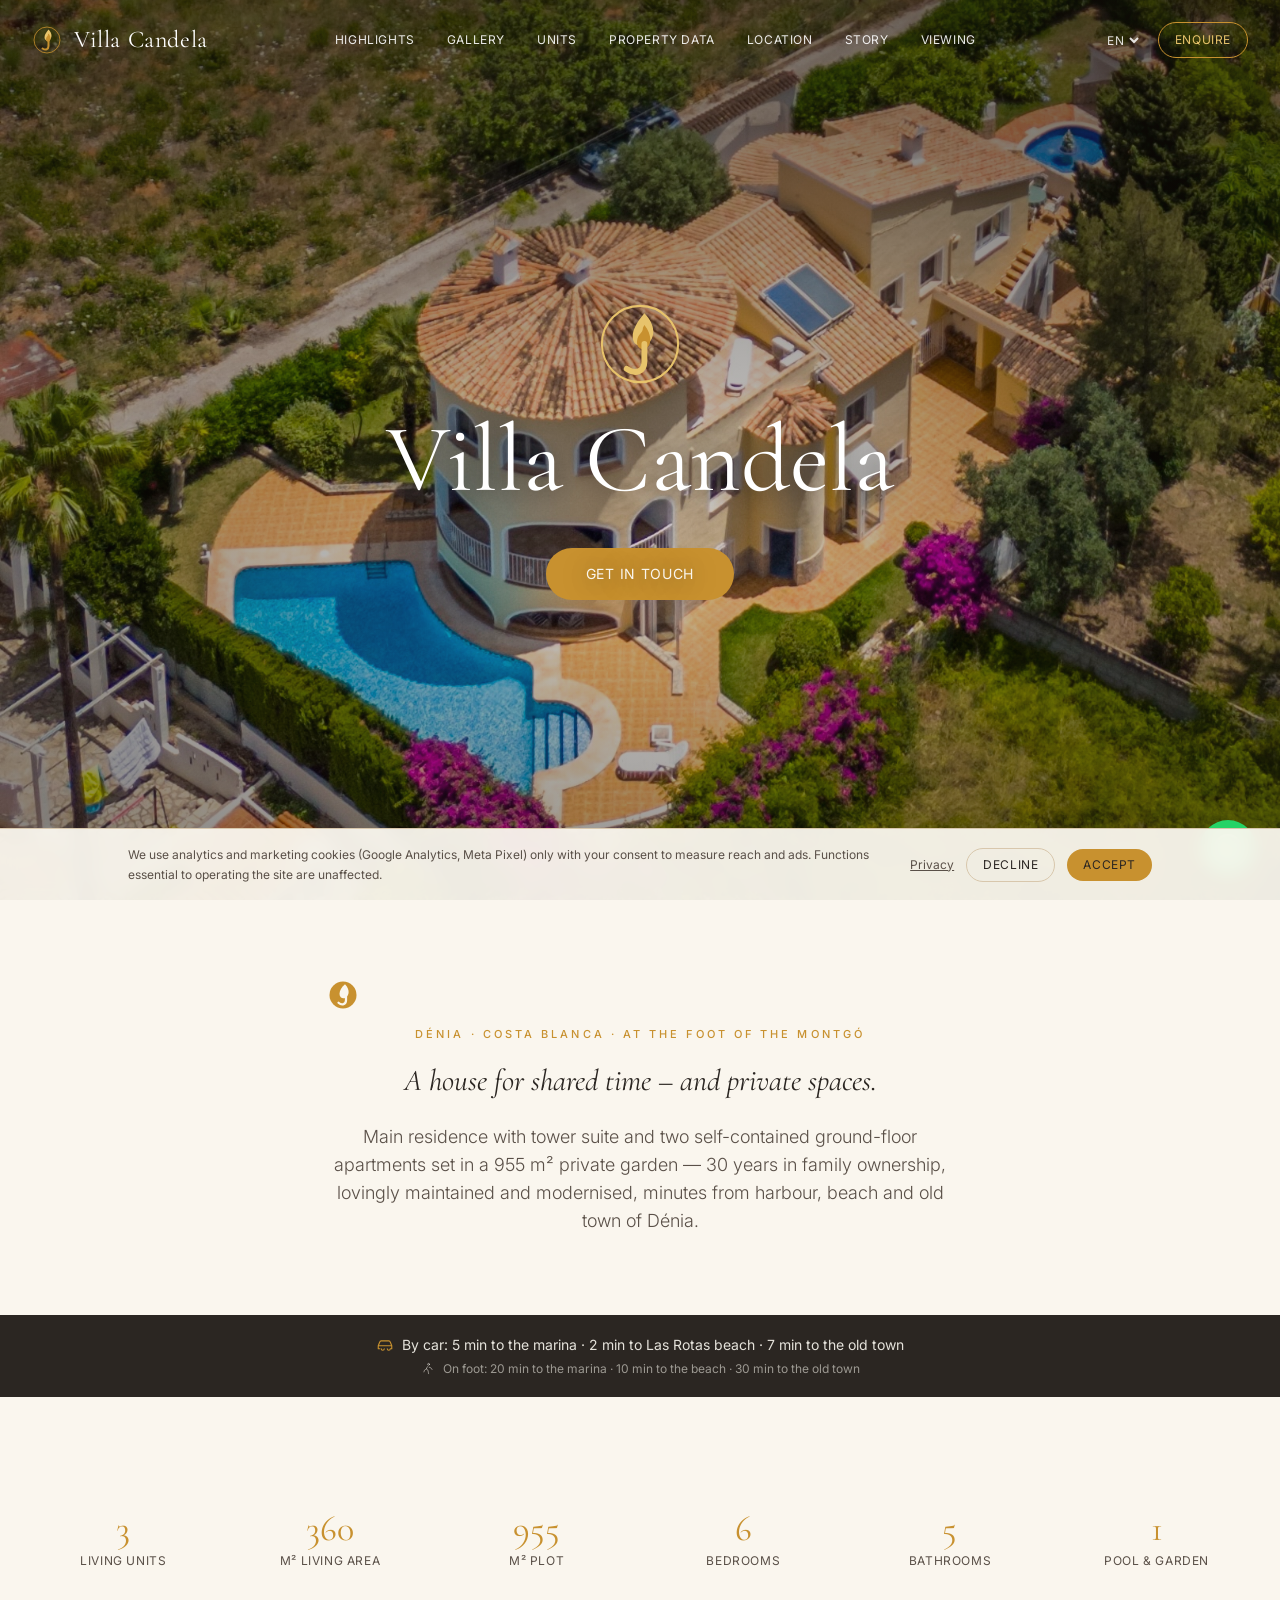
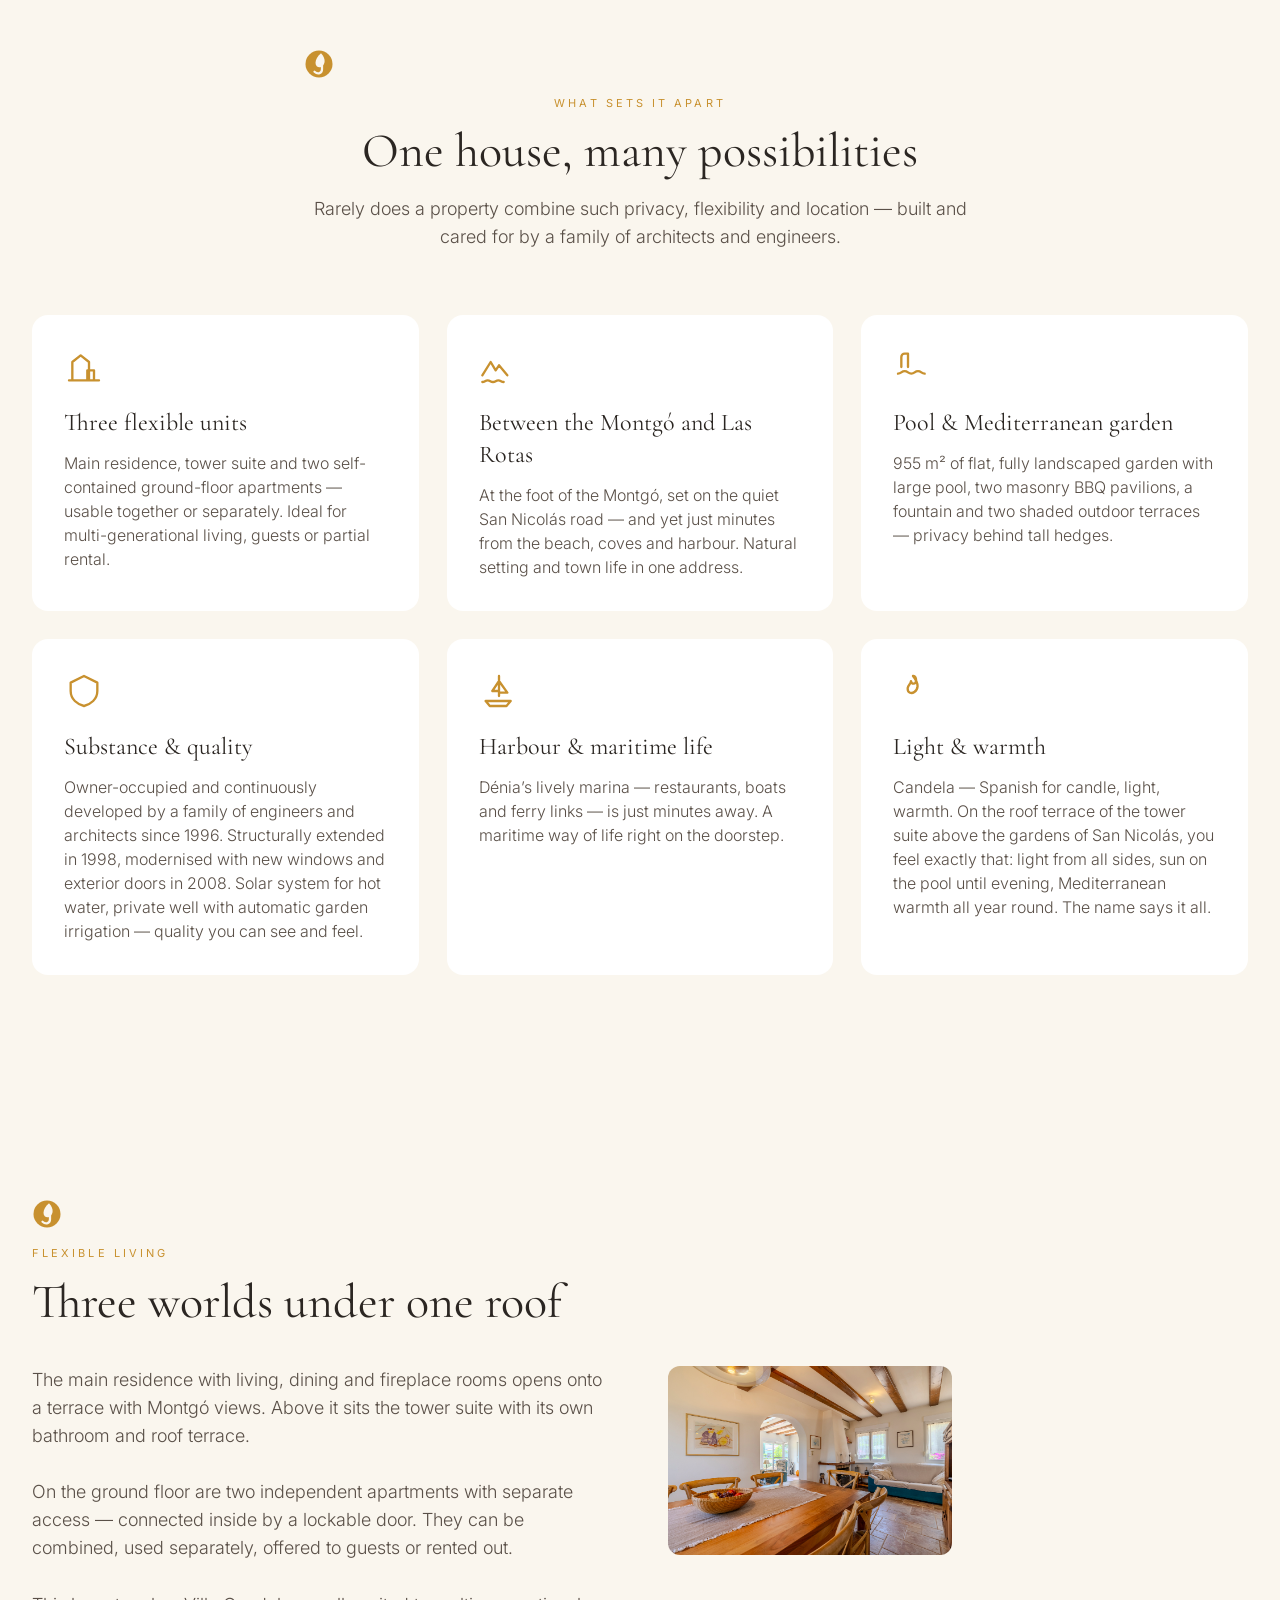
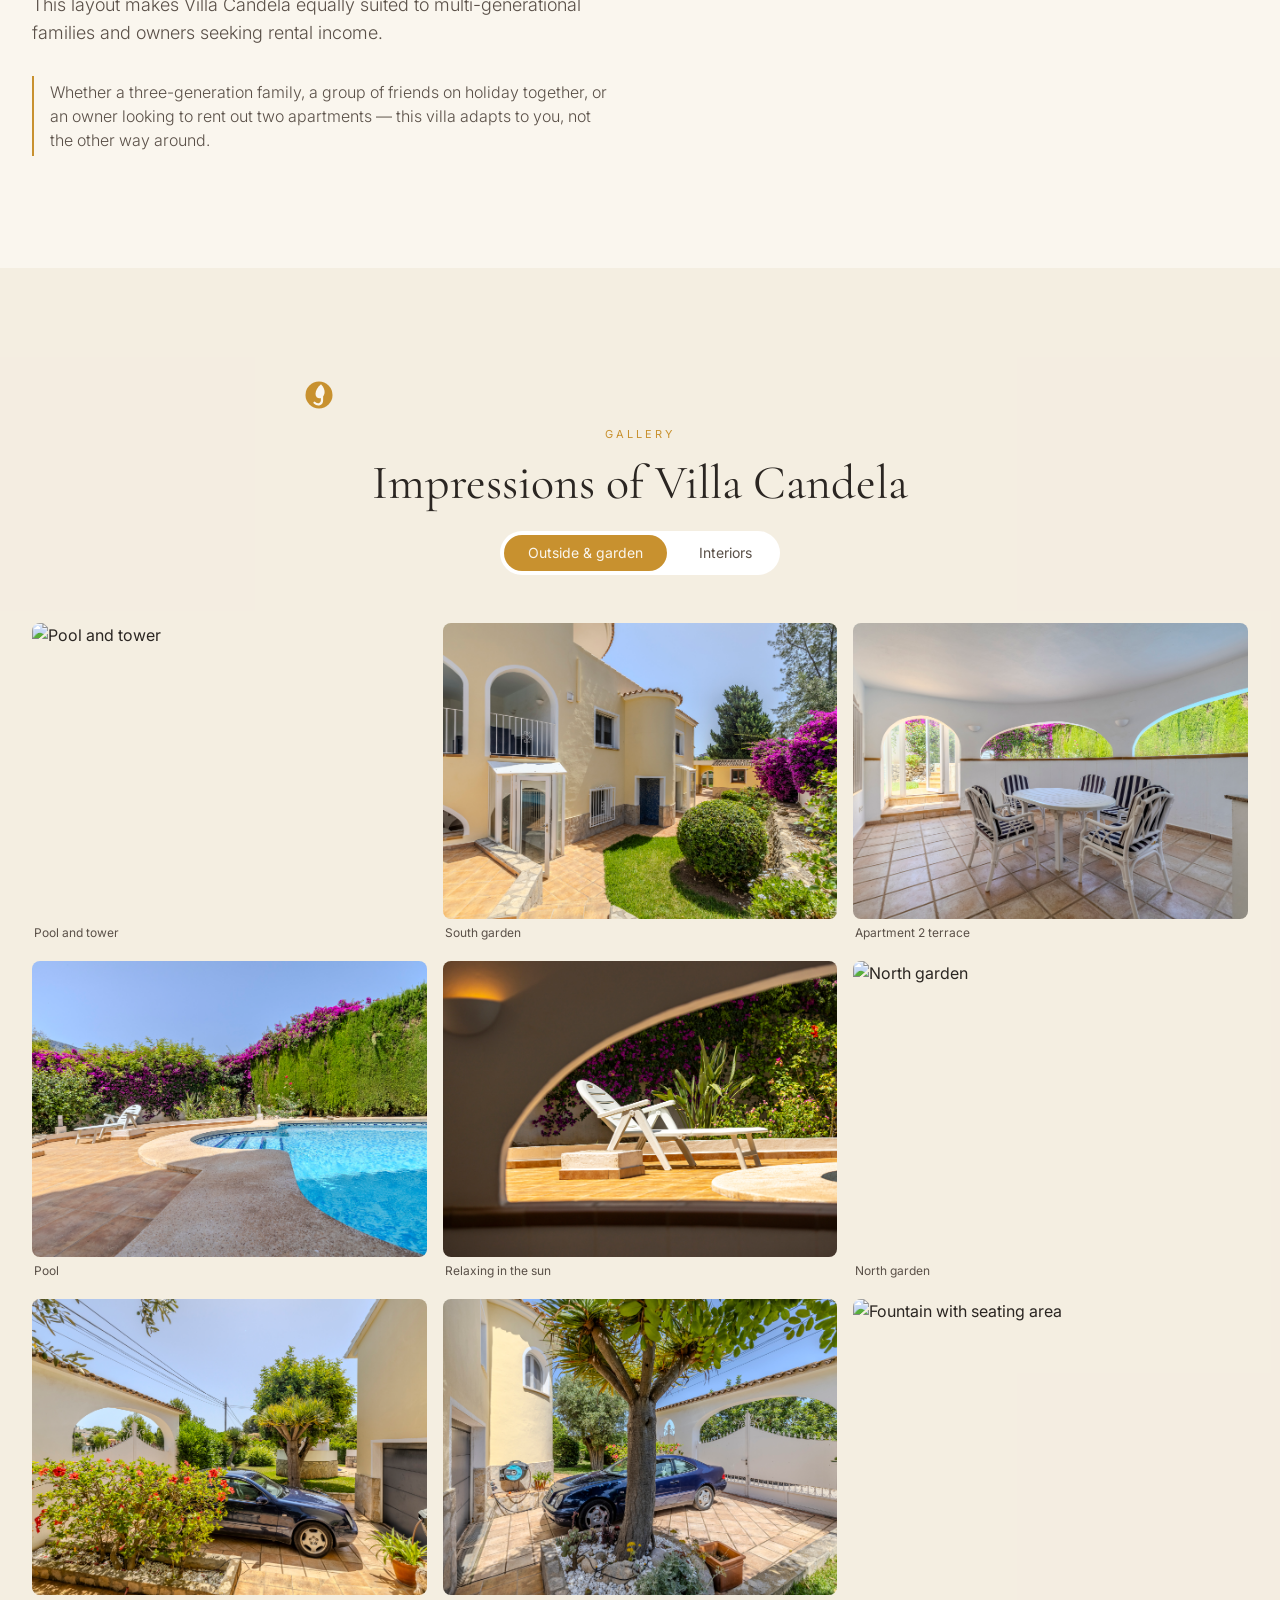
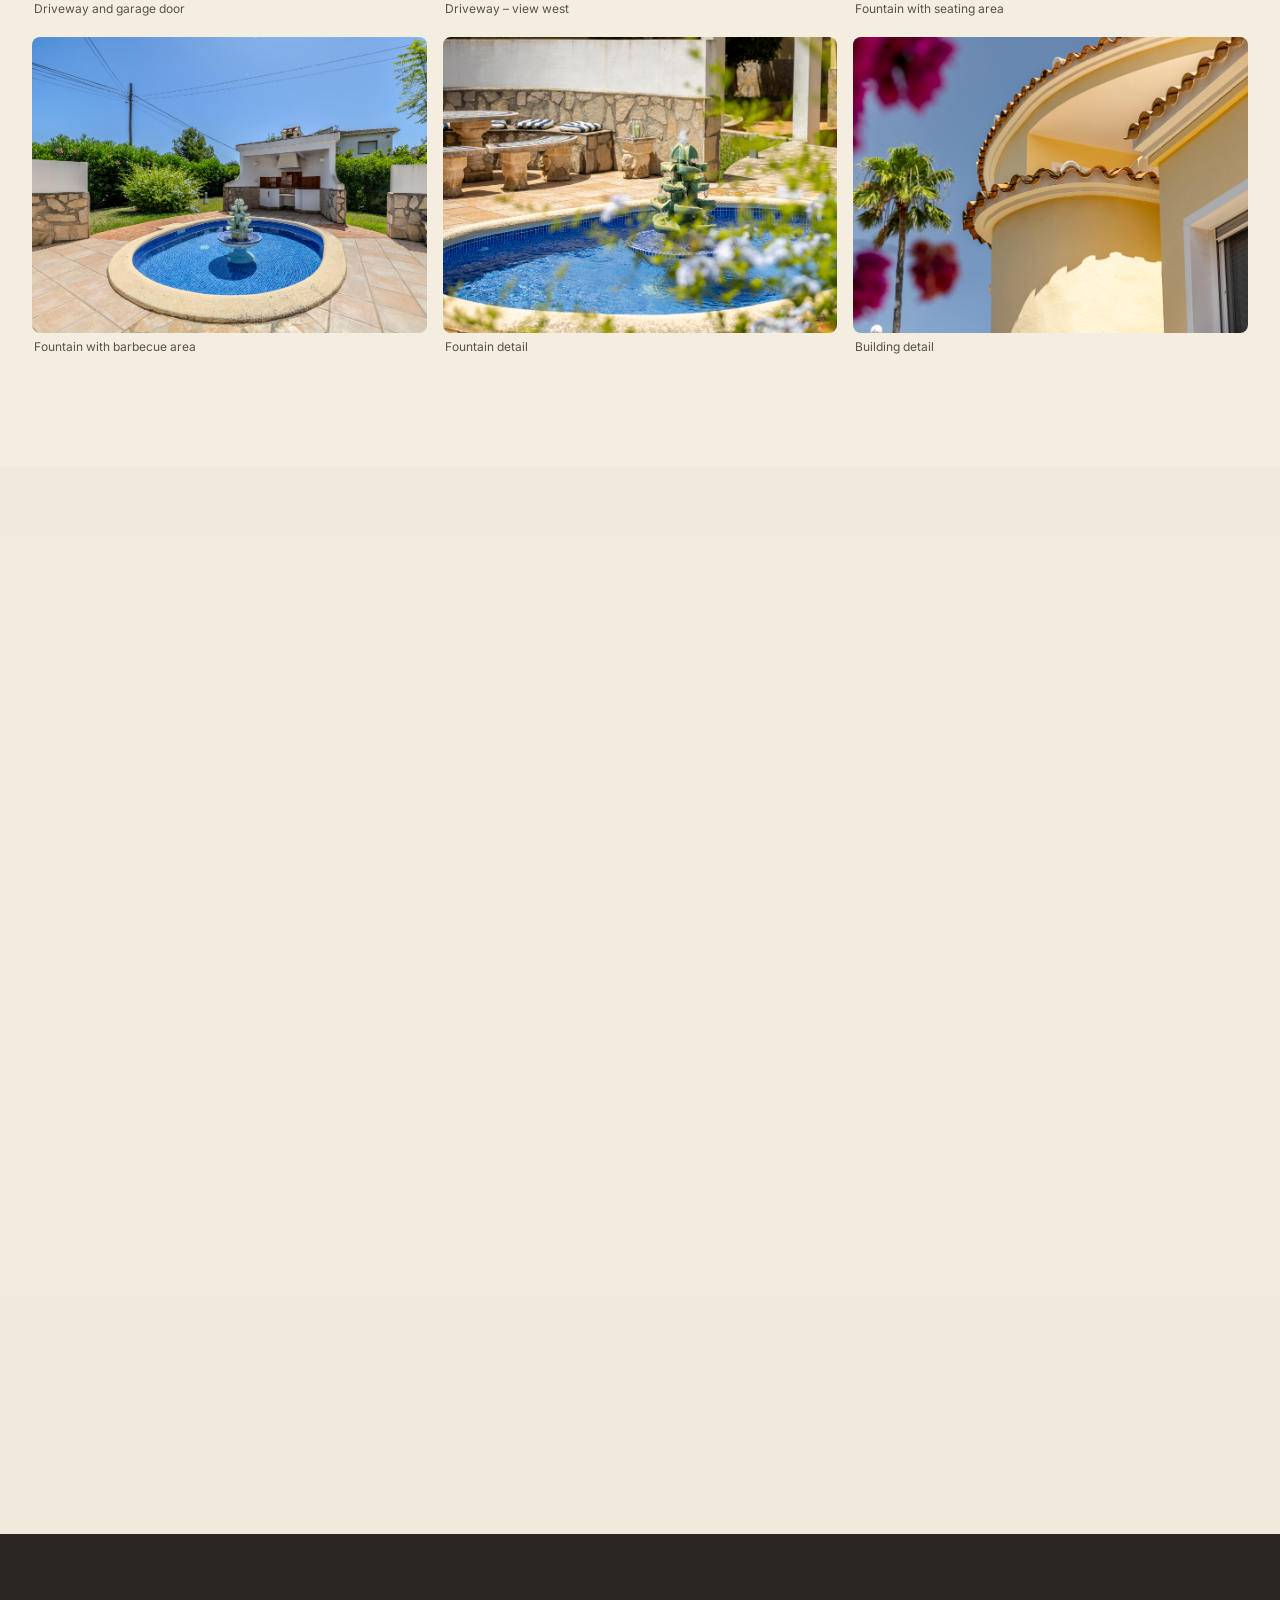
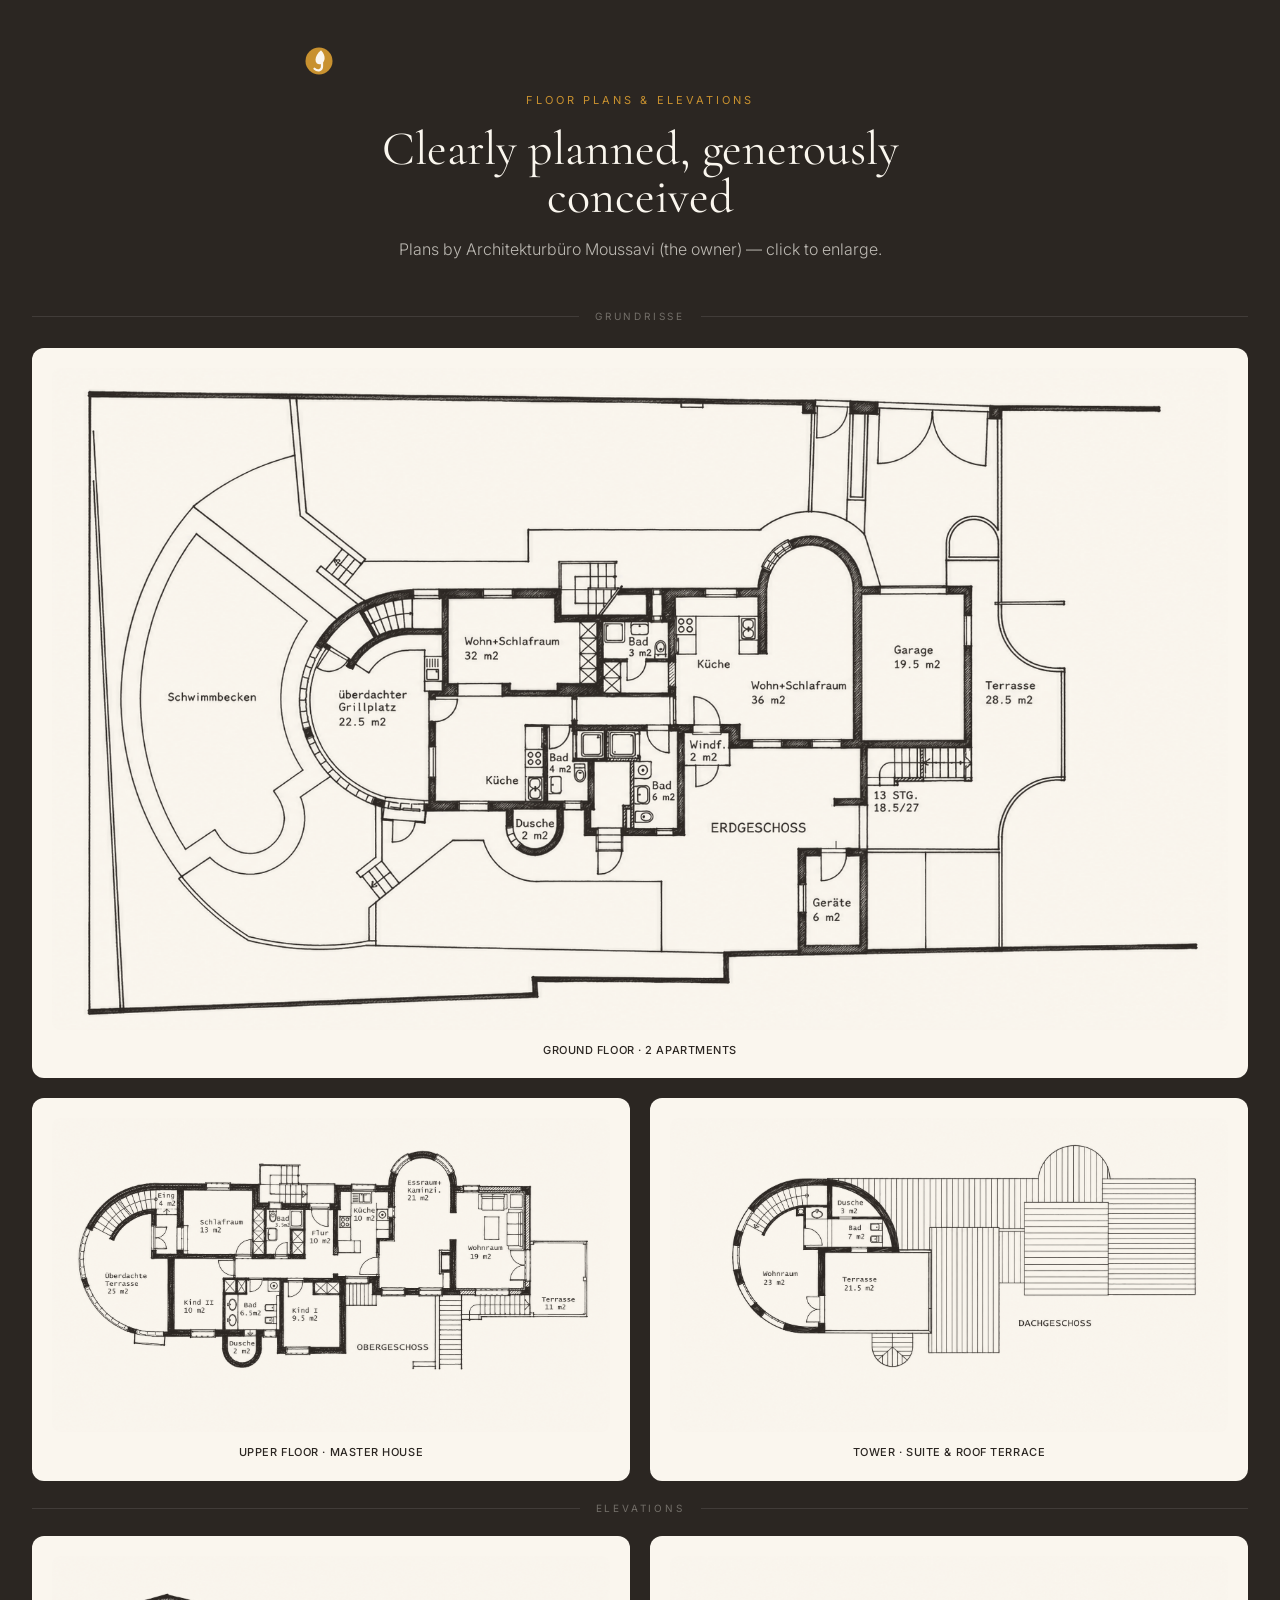
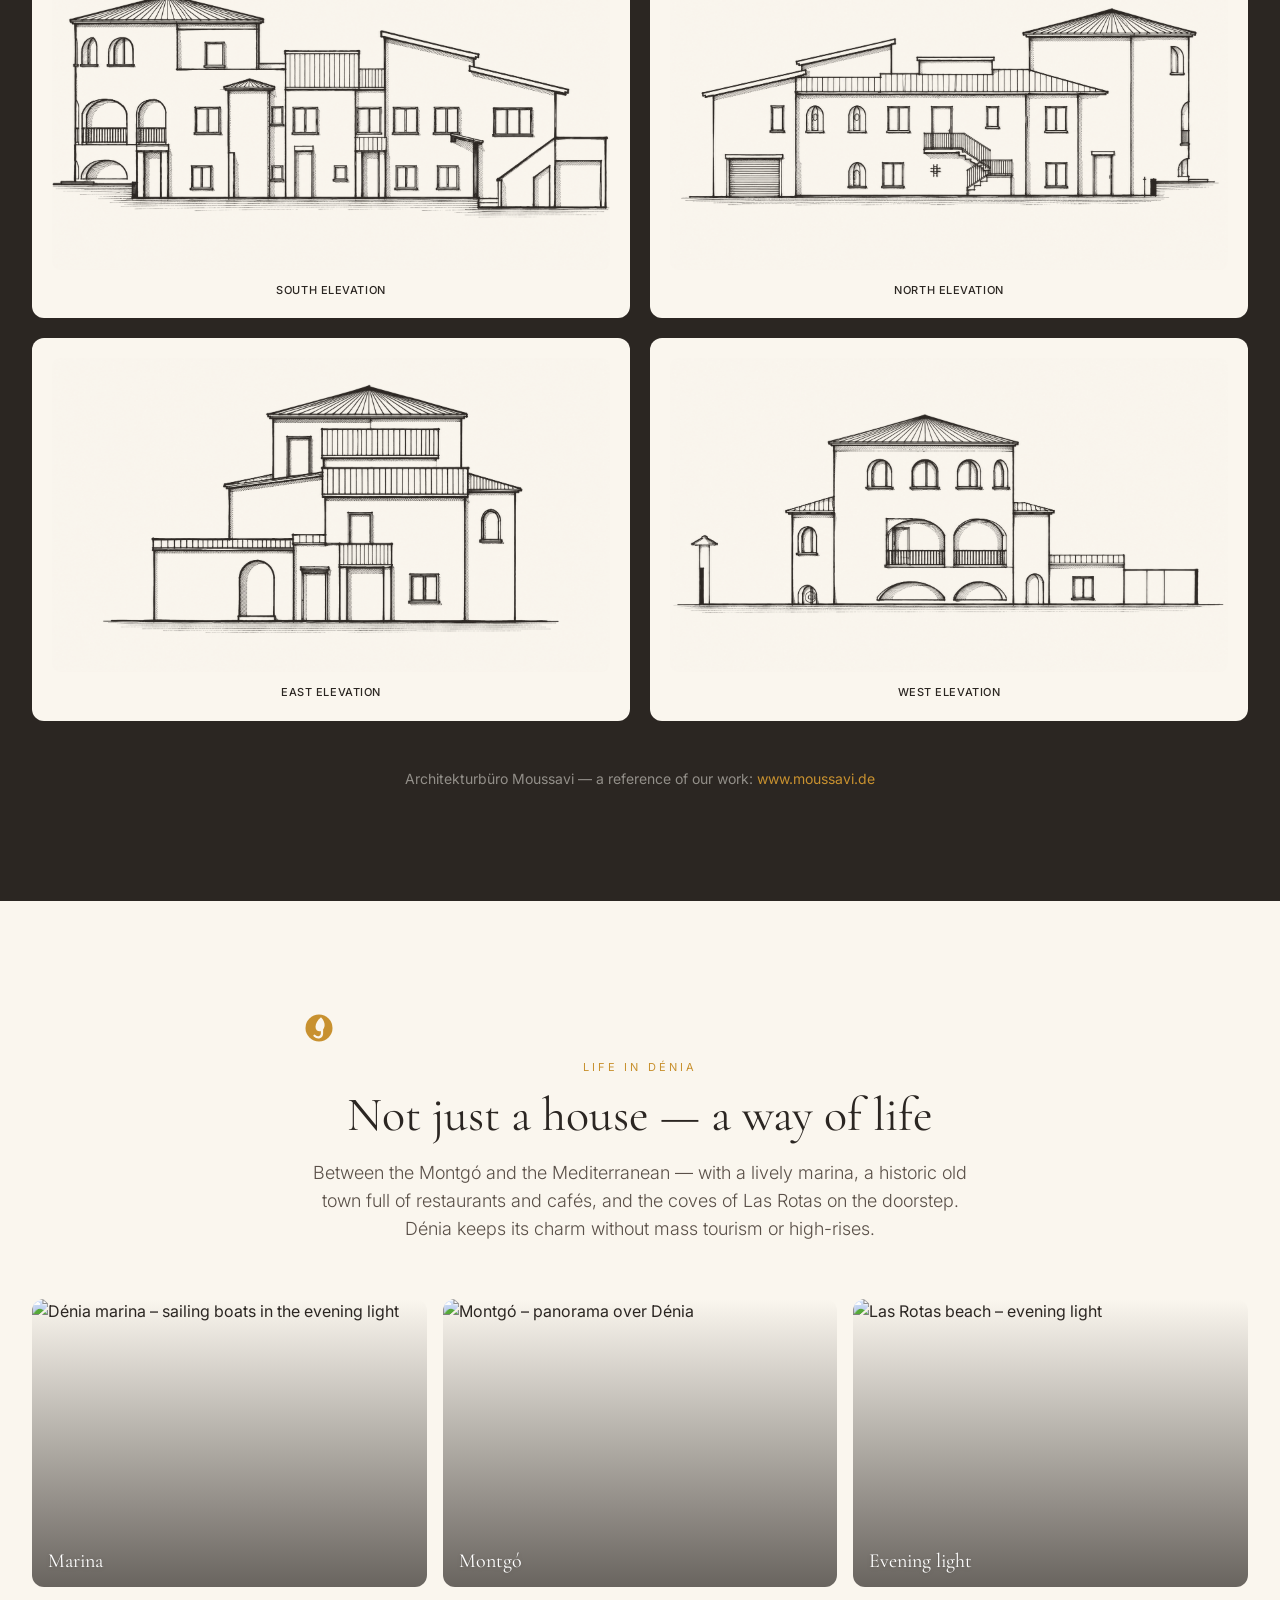
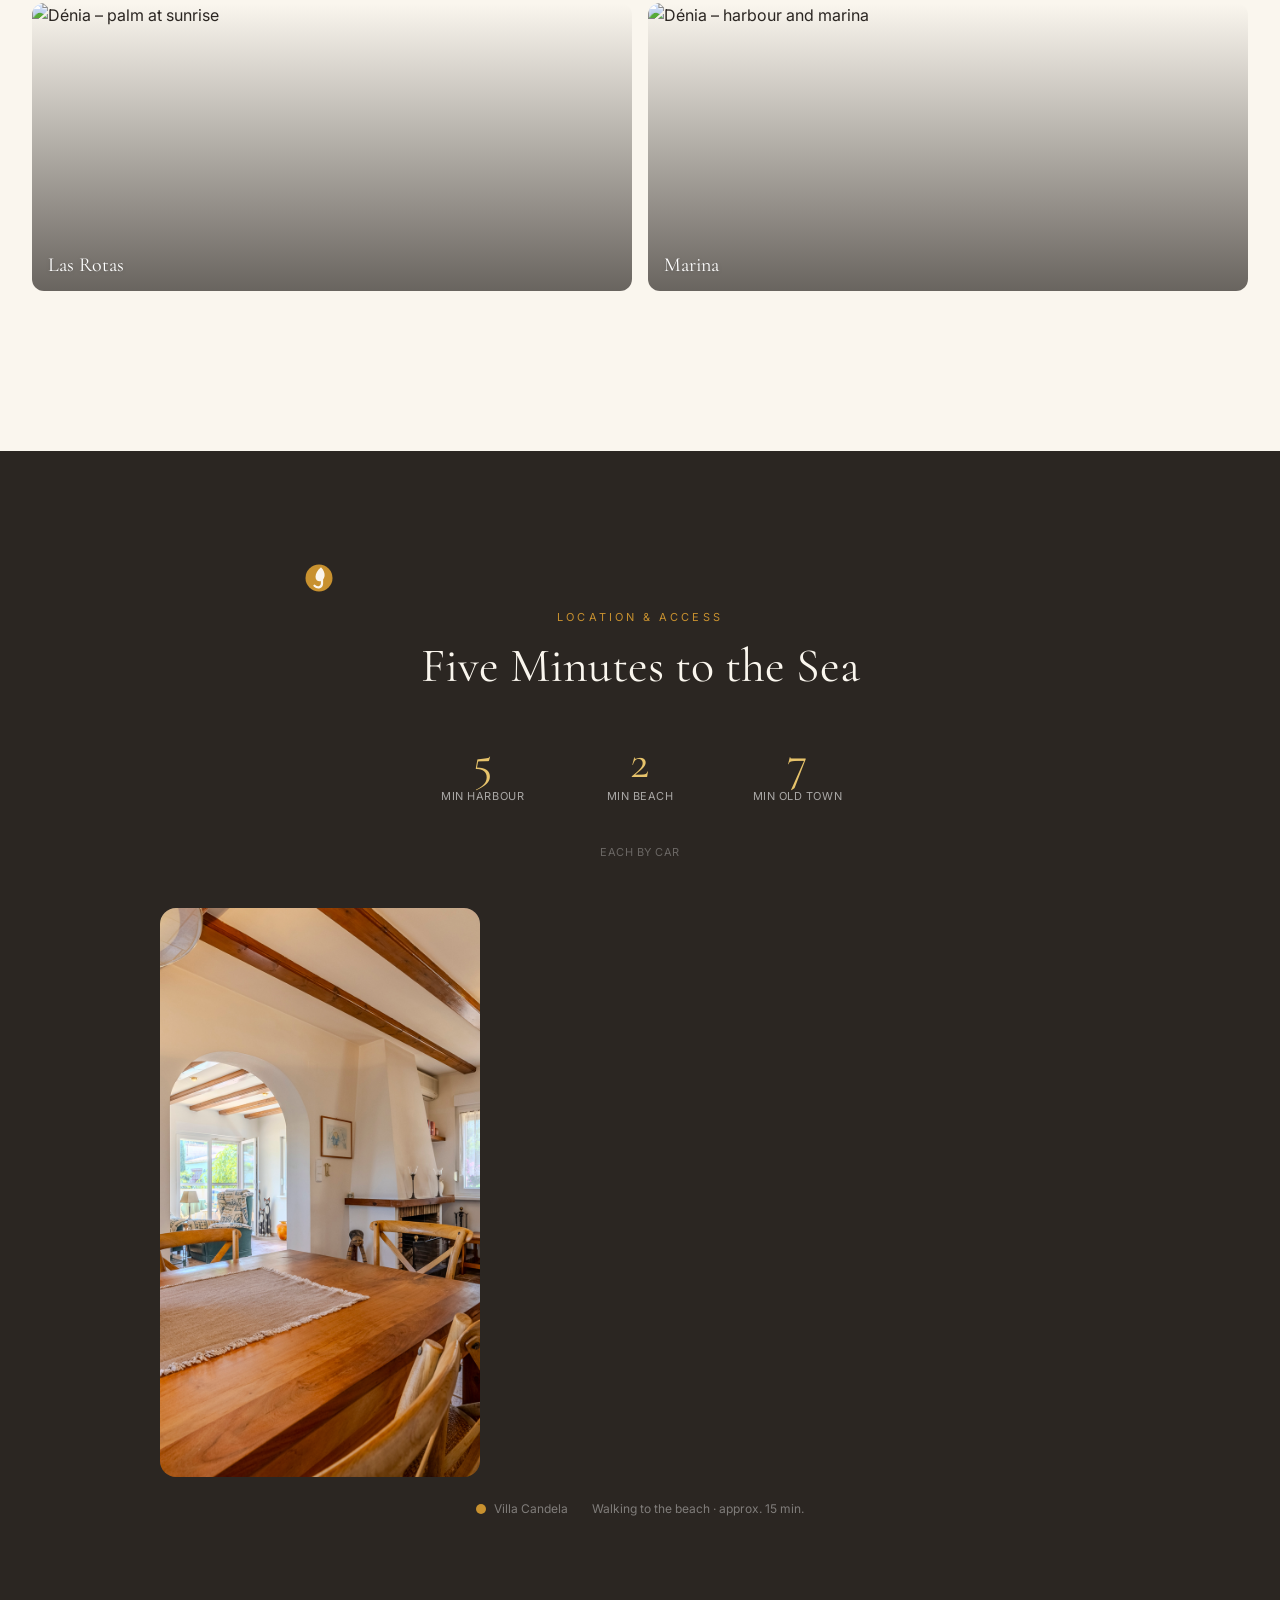
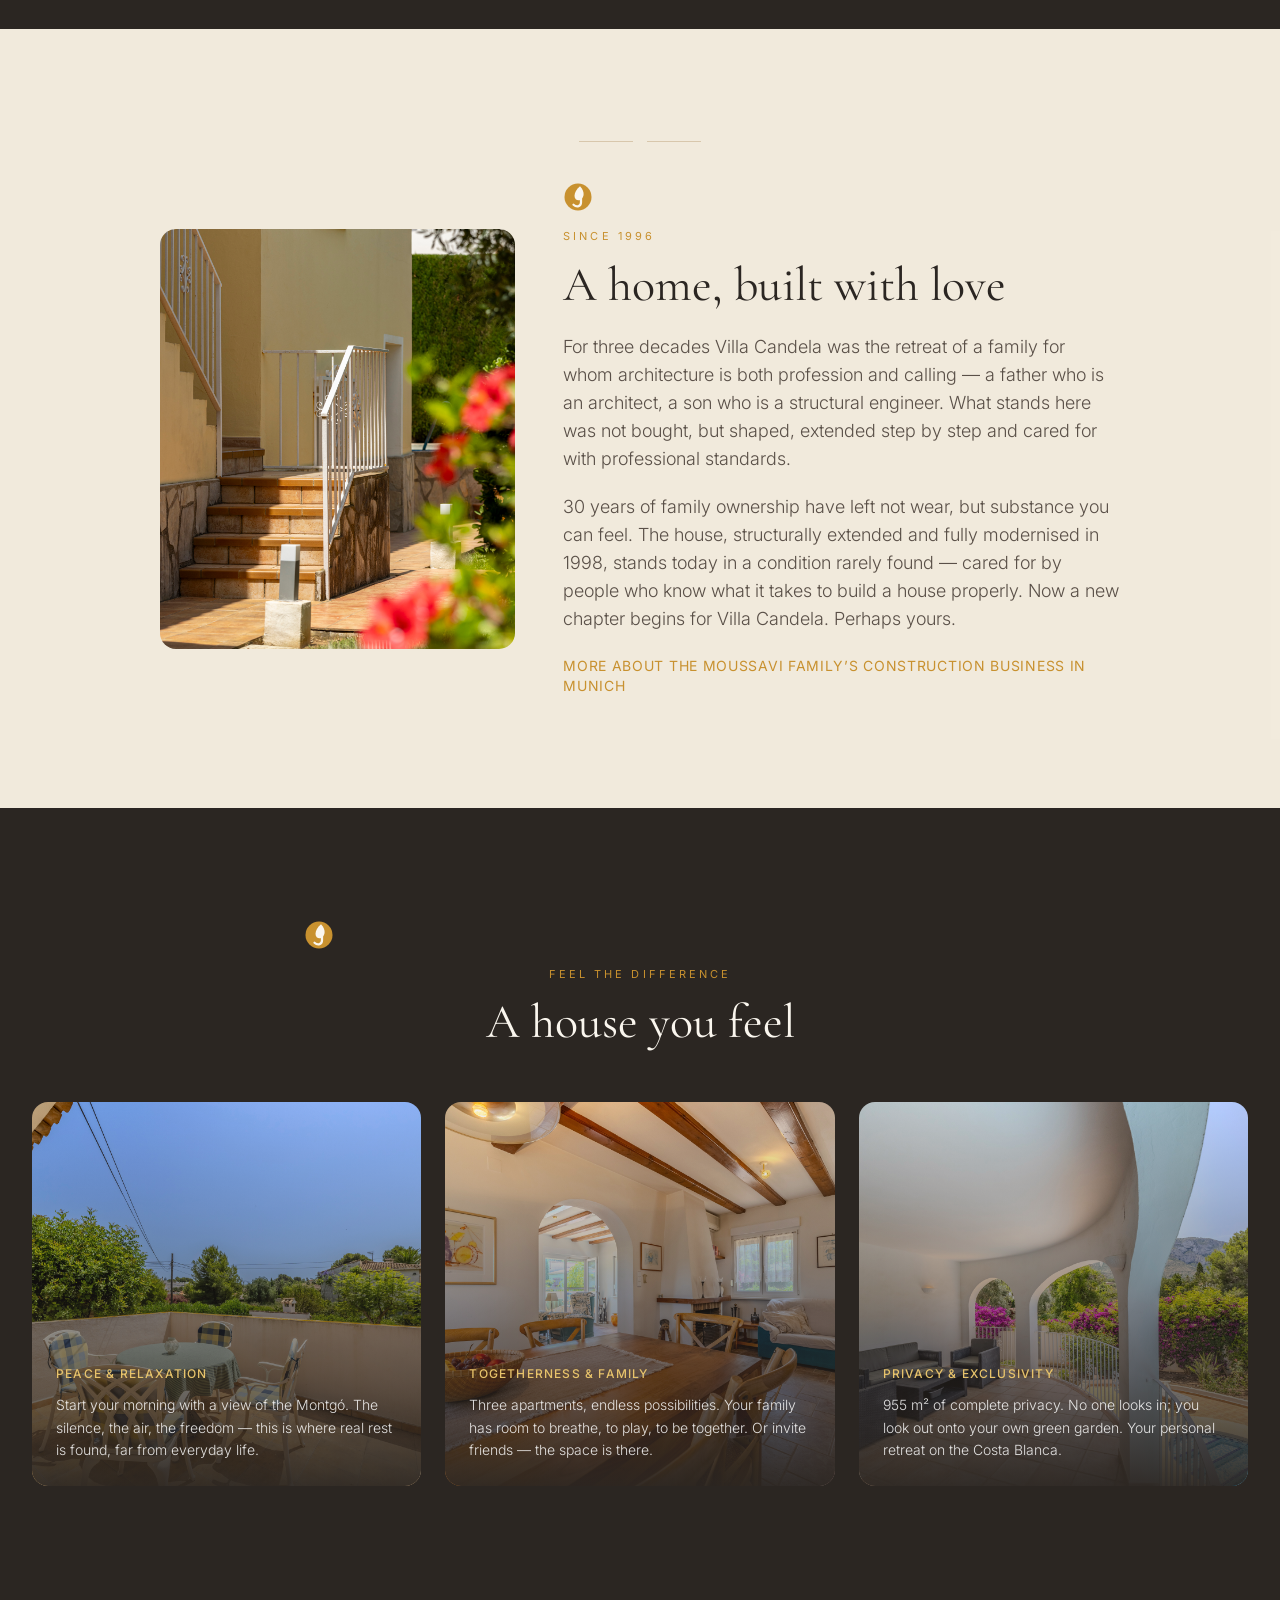
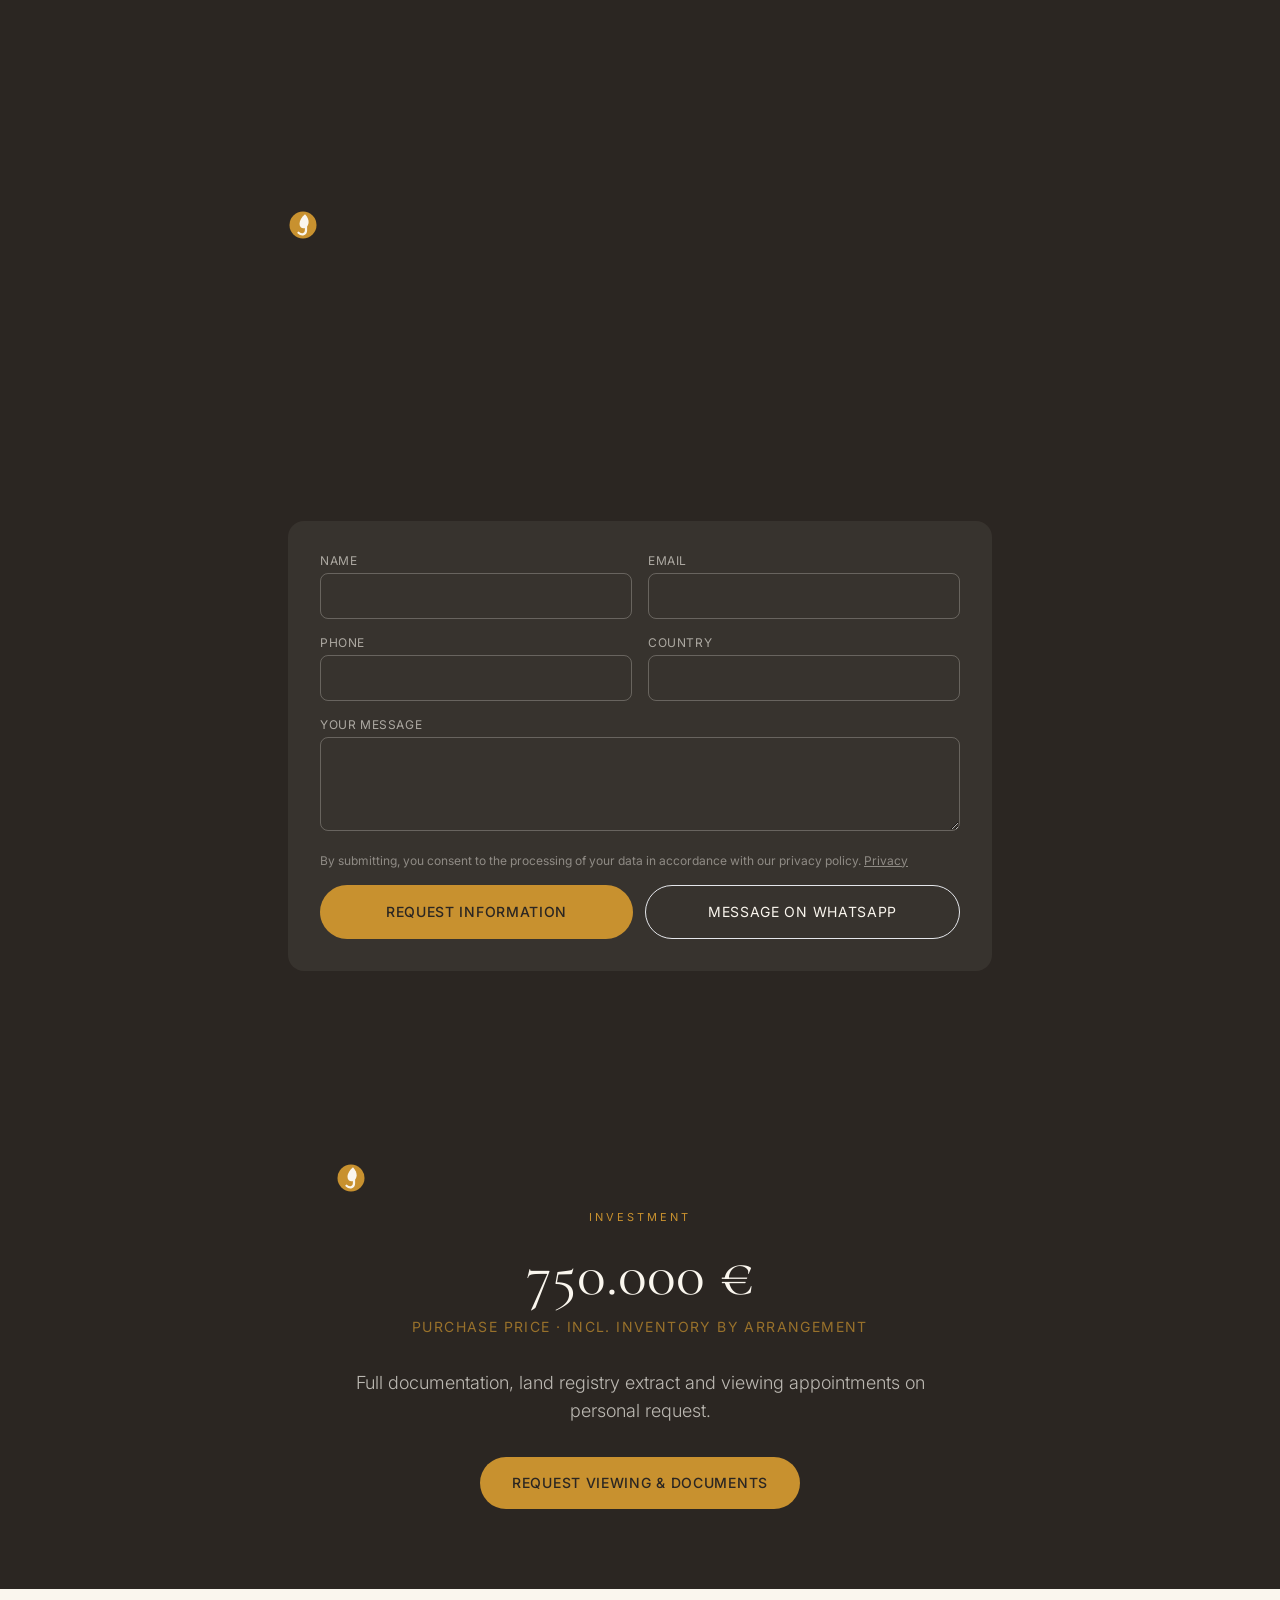
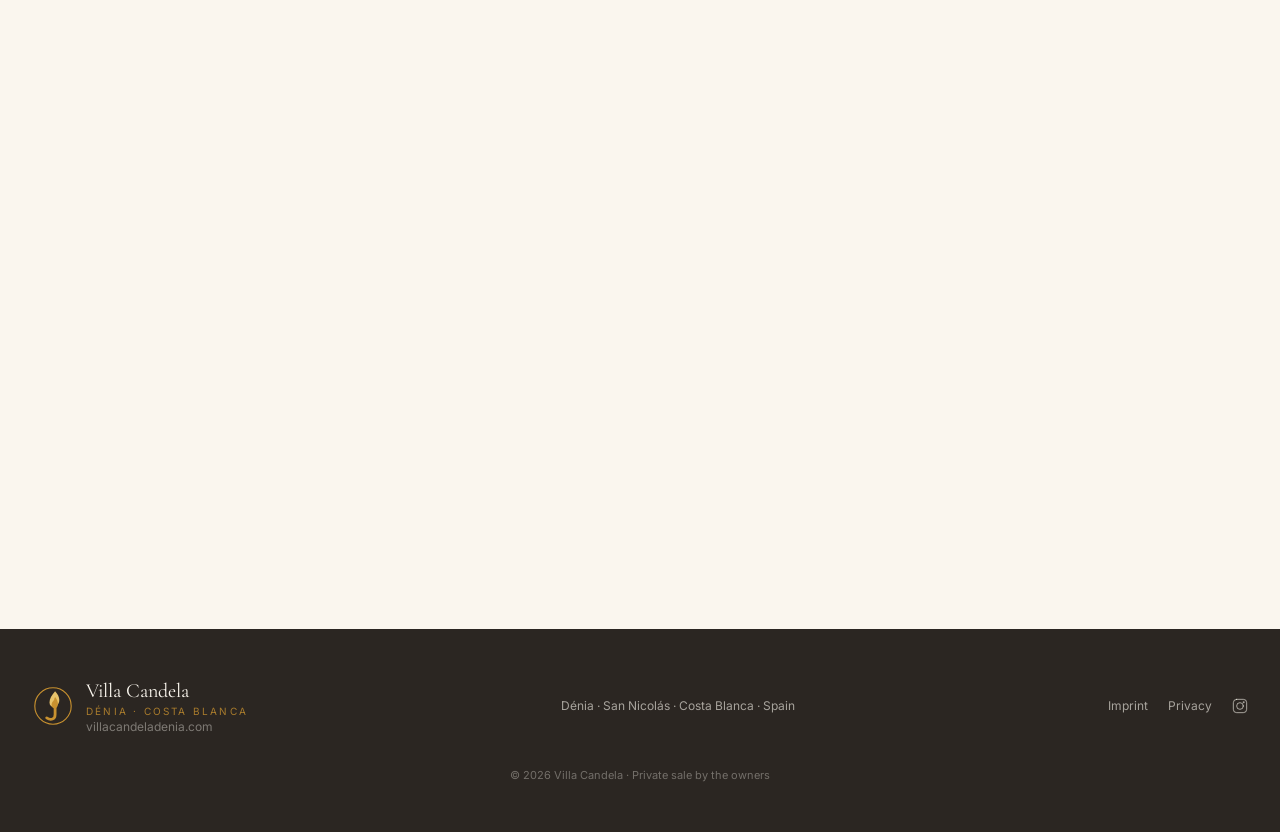
==== commit baf29a2d: "Objektdaten: Energieeffizienzklasse D (103 kWh/m2a) und CO2-Klasse C (18 kg CO2/m2a) ergaenzt - Zwei" ====
--- a/index.html
+++ b/index.html
@@ -57,6 +57,12 @@
       "yearBuilt":1983,
       "floorSize":{"@type":"QuantitativeValue","value":386,"unitCode":"MTK"},
       "lotSize":{"@type":"QuantitativeValue","value":955,"unitCode":"MTK"},
+      "additionalProperty":[
+        {"@type":"PropertyValue","name":"Energieeffizienzklasse","value":"D"},
+        {"@type":"PropertyValue","name":"Primärenergiebedarf","value":103,"unitText":"kWh/m²a"},
+        {"@type":"PropertyValue","name":"CO2-Klasse","value":"C"},
+        {"@type":"PropertyValue","name":"CO2-Emissionen","value":18,"unitText":"kg CO2/m²a"},
+        {"@type":"PropertyValue","name":"Energieausweis-Registriernummer","value":"E2026VM075648"}],
       "amenityFeature":[
         {"@type":"LocationFeatureSpecification","name":"Pool","value":true},
         {"@type":"LocationFeatureSpecification","name":"Dachterrasse","value":true},
@@ -356,9 +362,12 @@
             <tr><td class="py-3 text-inksoft" data-i18n="dl_plot">Grundstück</td><td class="py-3 text-right font-medium">955 m²</td></tr>
             <tr><td class="py-3 text-inksoft" data-i18n="dl_rooms">Schlafzimmer / Bäder</td><td class="py-3 text-right font-medium">6 / 5</td></tr>
             <tr><td class="py-3 text-inksoft" data-i18n="dl_features">Ausstattung</td><td class="py-3 text-right font-medium" data-i18n="dv_features">Pool, Solar-Warmwasser, Klimaanlage, Kamin, Garage, Dachterrasse, Automatische Gartenbewässerung</td></tr>
+            <tr><td class="py-3 text-inksoft" data-i18n="dl_energy">Energieeffizienzklasse</td><td class="py-3 text-right font-medium" data-i18n="dv_energy">D · 103 kWh/m²·a</td></tr>
+            <tr><td class="py-3 text-inksoft" data-i18n="dl_co2">CO&#8322;-Klasse</td><td class="py-3 text-right font-medium" data-i18n="dv_co2">C · 18 kg CO&#8322;/m²·a</td></tr>
           </tbody>
         </table>
         <p class="text-xs text-inksoft/70 mt-4" data-i18n="dl_note">Flächen gemäß Architektenplänen; Detailunterlagen auf Anfrage.</p>
+        <p class="text-xs text-inksoft/70 mt-1" data-i18n="dl_cee">Energieausweis (CEE) Nr. E2026VM075648 · ausgestellt 28.07.2026 · gültig bis 28.07.2036.</p>
       </div>
     </div>
   </div>
@@ -903,7 +912,7 @@
   apt_kicker:"Flexibel wohnen",apt_title:"Drei Welten unter einem Dach",apt_b1:"Das Master House mit Wohn-, Ess- und Kaminzimmer öffnet sich zur Terrasse mit Montgó-Blick. Darüber thront die Turm-Suite mit eigenem Bad und Dachterrasse.",apt_b2:"Im Erdgeschoss liegen zwei eigenständige Apartments mit separatem Zugang — innen über eine abschließbare Tür verbunden. So lassen sie sich zusammenlegen, einzeln nutzen, an Gäste vergeben oder vermieten.",apt_b3:"Diese Aufteilung macht Villa Candela ebenso passend für Mehrgenerationenfamilien wie für Eigentümer mit Renditeabsicht.",apt_uses:"Ob Großfamilie mit drei Generationen, Freundesgruppe im gemeinsamen Urlaub oder Eigennutzer mit Vermietungsabsicht — diese Villa passt sich Ihnen an, nicht umgekehrt.",
   data_kicker:"Objektdaten & Bauhistorie",data_title:"Gebaut, erweitert, gepflegt",data_sub:"Ein Haus mit Geschichte und Substanz — von einer Ingenieur- und Architektenfamilie über Jahrzehnte mit Sorgfalt geführt.",
   h_today:"heute",h_1996_t:"In Familienbesitz",h_1996_b:"Erwerb durch die Familie, seither durchgehend selbst genutzt.",h_1998_t:"Bauliche Erweiterung",h_1998_b:"Anbau des Turms, Erweiterung der Wohnfläche und vollständige Neugestaltung der Raumaufteilung — geplant und umgesetzt mit eigener Architekten- und Ingenieurleistung.",h_2008_t:"Modernisierung",h_2008_b:"Neue Isolierglasfenster, Außentüren und Terrassen.",h_care_t:"Laufend instand gehalten",h_care_b:"Kontinuierliche Pflege und Werterhaltung — daher trotz des Alters in sehr gutem Zustand.",
-  dl_living:"Wohnfläche",dl_usable:"Wohn-/Nutzfläche gesamt",dv_usable:"360 m² (inkl. Terrassen)",dl_apt_main:"— Master House",dv_apt_main:"Turmzimmer · 3 Terrassen · 220 m²",dl_apt1:"— Apartment I",dv_apt1:"Terrasse · 80 m²",dl_apt2:"— Apartment II",dv_apt2:"Terrasse · 60 m²",dl_plot:"Grundstück",dl_units:"Wohneinheiten",dv_units:"Master House (inkl. Turm-Suite) · Apartment I · Apartment II",dl_rooms:"Schlafzimmer / Bäder",dl_orient:"Ausrichtung",dv_orient:"Süd",dl_features:"Ausstattung",dv_features:"Pool, Solar-Warmwasser, Klimaanlage, Kamin, Garage, Dachterrasse, Automatische Gartenbewässerung",dl_note:"Flächen gemäß Architektenplänen; Detailunterlagen auf Anfrage.",
+  dl_living:"Wohnfläche",dl_usable:"Wohn-/Nutzfläche gesamt",dv_usable:"360 m² (inkl. Terrassen)",dl_apt_main:"— Master House",dv_apt_main:"Turmzimmer · 3 Terrassen · 220 m²",dl_apt1:"— Apartment I",dv_apt1:"Terrasse · 80 m²",dl_apt2:"— Apartment II",dv_apt2:"Terrasse · 60 m²",dl_plot:"Grundstück",dl_units:"Wohneinheiten",dv_units:"Master House (inkl. Turm-Suite) · Apartment I · Apartment II",dl_rooms:"Schlafzimmer / Bäder",dl_orient:"Ausrichtung",dv_orient:"Süd",dl_features:"Ausstattung",dv_features:"Pool, Solar-Warmwasser, Klimaanlage, Kamin, Garage, Dachterrasse, Automatische Gartenbewässerung",dl_note:"Flächen gemäß Architektenplänen; Detailunterlagen auf Anfrage.",dl_energy:"Energieeffizienzklasse",dv_energy:"D · 103 kWh/m²·a",dl_co2:"CO₂-Klasse",dv_co2:"C · 18 kg CO₂/m²·a",dl_cee:"Energieausweis (CEE) Nr. E2026VM075648 · ausgestellt 28.07.2026 · gültig bis 28.07.2036.",
   plan_kicker:"Grundrisse & Ansichten",plan_title:"Klar geplant, großzügig gedacht",plan_sub:"Pläne aus dem Architekturbüro Moussavi (Eigentümer) — zum Vergrößern anklicken.",plan_ref:"Architekturbüro Moussavi — Referenz unserer Arbeit",plan_eg:"Erdgeschoss · 2 Apartments",plan_og:"Obergeschoss · Master House",plan_dg:"Turm · Suite & Dachterrasse",plan_ansichten:"Ansichten",plan_sued:"Südansicht",plan_nord:"Nordansicht",plan_ost:"Ostansicht",plan_west:"Westansicht",
   loc_kicker:"Leben in Dénia",loc_title:"Nicht nur ein Haus — ein Lebensgefühl",loc_sub:"Zwischen Montgó und Mittelmeer — mit einem lebendigen Yachthafen, der historischen Altstadt mit Restaurants und Cafés und den Buchten von Las Rotas vor der Tür. Dénia bewahrt seinen Charme ohne Massentourismus und Hochhäuser.",loc_harbour:"Yachthafen",loc_oldtown:"Altstadt & Burg",loc_sunsets:"Abendstimmung",loc_harbour_panorama:"Marina",price_kicker:"Investition",price_note:"Kaufpreis · inkl. Inventar nach Absprache",price_sub:"Vollständige Unterlagen, Grundbuchauszug und Besichtigungstermine auf persönliche Anfrage.",price_cta:"Besichtigung & Unterlagen anfragen",
   d1_v:"5 Min.",d1_l:"mit dem Auto zum Yachthafen",d2_v:"2 Min.",d2_l:"zum Strand Las Rotas (Auto)",d3_v:"7 Min.",d3_l:"mit dem Auto in die Altstadt",d4_v:"~1 Std.",d4_l:"zu zwei Flughäfen",
@@ -943,7 +952,7 @@
   apt_kicker:"Flexible living",apt_title:"Three worlds under one roof",apt_b1:"The main residence with living, dining and fireplace rooms opens onto a terrace with Montgó views. Above it sits the tower suite with its own bathroom and roof terrace.",apt_b2:"On the ground floor are two independent apartments with separate access — connected inside by a lockable door. They can be combined, used separately, offered to guests or rented out.",apt_b3:"This layout makes Villa Candela equally suited to multi-generational families and owners seeking rental income.",apt_uses:"Whether a three-generation family, a group of friends on holiday together, or an owner looking to rent out two apartments — this villa adapts to you, not the other way around.",
   data_kicker:"Property data & history",data_title:"Built, extended, cared for",data_sub:"A house with history and substance — run with care by a family of engineers and architects across decades.",
   h_today:"today",h_1996_t:"In family ownership",h_1996_b:"Acquired by the family and owner-occupied ever since.",h_1998_t:"Structural extension",h_1998_b:"Extension of the tower, enlargement of the living space and complete redesign of the floor plan — planned and executed using the family's own architectural and engineering expertise.",h_2008_t:"Modernisation",h_2008_b:"New double-glazed windows, exterior doors and terraces.",h_care_t:"Continuously maintained",h_care_b:"Ongoing care and upkeep — hence in very good condition despite its age.",
-  dl_living:"Living area",dl_usable:"Living / usable area",dv_usable:"360 m² (incl. terraces)",dl_apt_main:"— Master House",dv_apt_main:"Tower room · 3 terraces · 220 m²",dl_apt1:"— Apartment I",dv_apt1:"Terrace · 80 m²",dl_apt2:"— Apartment II",dv_apt2:"Terrace · 60 m²",dl_plot:"Plot",dl_units:"Living units",dv_units:"Master House (incl. tower suite) · Apartment I · Apartment II",dl_rooms:"Bedrooms / bathrooms",dl_orient:"Orientation",dv_orient:"South",dl_features:"Features",dv_features:"Pool, solar hot water, air conditioning, fireplace, garage, roof terrace, automatic garden irrigation",dl_note:"Areas per architectural plans; detailed documents on request.",
+  dl_living:"Living area",dl_usable:"Living / usable area",dv_usable:"360 m² (incl. terraces)",dl_apt_main:"— Master House",dv_apt_main:"Tower room · 3 terraces · 220 m²",dl_apt1:"— Apartment I",dv_apt1:"Terrace · 80 m²",dl_apt2:"— Apartment II",dv_apt2:"Terrace · 60 m²",dl_plot:"Plot",dl_units:"Living units",dv_units:"Master House (incl. tower suite) · Apartment I · Apartment II",dl_rooms:"Bedrooms / bathrooms",dl_orient:"Orientation",dv_orient:"South",dl_features:"Features",dv_features:"Pool, solar hot water, air conditioning, fireplace, garage, roof terrace, automatic garden irrigation",dl_note:"Areas per architectural plans; detailed documents on request.",dl_energy:"Energy rating",dv_energy:"D · 103 kWh/m²·yr",dl_co2:"CO₂ rating",dv_co2:"C · 18 kg CO₂/m²·yr",dl_cee:"Energy performance certificate (CEE) no. E2026VM075648 · issued 28/07/2026 · valid until 28/07/2036.",
   plan_kicker:"Floor plans & elevations",plan_title:"Clearly planned, generously conceived",plan_sub:"Plans by Architekturbüro Moussavi (the owner) — click to enlarge.",plan_ref:"Architekturbüro Moussavi — a reference of our work",plan_eg:"Ground floor · 2 apartments",plan_og:"Upper floor · Master House",plan_dg:"Tower · suite & roof terrace",plan_ansichten:"Elevations",plan_sued:"South elevation",plan_nord:"North elevation",plan_ost:"East elevation",plan_west:"West elevation",
   loc_kicker:"Life in Dénia",loc_title:"Not just a house — a way of life",loc_sub:"Between the Montgó and the Mediterranean — with a lively marina, a historic old town full of restaurants and cafés, and the coves of Las Rotas on the doorstep. Dénia keeps its charm without mass tourism or high-rises.",loc_harbour:"Marina",loc_oldtown:"Old town & castle",loc_sunsets:"Evening light",loc_harbour_panorama:"Marina",price_kicker:"Investment",price_note:"Purchase price · incl. inventory by arrangement",price_sub:"Full documentation, land registry extract and viewing appointments on personal request.",price_cta:"Request viewing & documents",
   d1_v:"5 min",d1_l:"by car to the marina",d2_v:"2 min",d2_l:"to Las Rotas beach (car)",d3_v:"7 min",d3_l:"by car to the old town",d4_v:"~1 hr",d4_l:"to two airports",
@@ -979,7 +988,7 @@
   apt_kicker:"Vivir con flexibilidad",apt_title:"Tres mundos bajo un mismo techo",apt_b1:"La vivienda principal, con salón, comedor y chimenea, se abre a una terraza con vistas al Montgó. Sobre ella corona la suite de la torre, con baño propio y azotea.",apt_b2:"En la planta baja hay dos apartamentos independientes con acceso separado — unidos por dentro mediante una puerta con llave. Pueden combinarse, usarse por separado, destinarse a invitados o alquilarse.",apt_b3:"Esta distribución hace que Villa Candela sea ideal tanto para familias de varias generaciones como para propietarios que buscan rentabilidad.",apt_uses:"Ya sea una familia de tres generaciones, un grupo de amigos de vacaciones, o un propietario que quiere alquilar dos apartamentos — esta villa se adapta a usted, no al revés.",
   data_kicker:"Datos e historia",data_title:"Construida, ampliada, cuidada",data_sub:"Una casa con historia y solidez — gestionada con esmero por una familia de ingenieros y arquitectos durante décadas.",
   h_today:"hoy",h_1996_t:"En propiedad familiar",h_1996_b:"Adquirida por la familia y habitada por ellos desde entonces.",h_1998_t:"Ampliación",h_1998_b:"Construcción de la torre, ampliación de la superficie habitable y rediseño completo de la distribución — proyectado y ejecutado con la propia experiencia en arquitectura e ingeniería.",h_2008_t:"Modernización",h_2008_b:"Nuevas ventanas de doble acristalamiento, puertas exteriores y terrazas.",h_care_t:"Mantenida continuamente",h_care_b:"Cuidado y conservación constantes — por eso, pese a su antigüedad, está en muy buen estado.",
-  dl_living:"Superficie construida",dl_usable:"Superficie habitable/útil",dv_usable:"360 m² (incl. terrazas)",dl_apt_main:"— Master House",dv_apt_main:"Torre · 3 terrazas · 220 m²",dl_apt1:"— Apartamento I",dv_apt1:"Terraza · 80 m²",dl_apt2:"— Apartamento II",dv_apt2:"Terraza · 60 m²",dl_plot:"Parcela",dl_units:"Unidades",dv_units:"Master House (incl. suite de la torre) · Apartamento I · Apartamento II",dl_rooms:"Dormitorios / baños",dl_orient:"Orientación",dv_orient:"Sur",dl_features:"Equipamiento",dv_features:"Piscina, agua caliente solar, aire acondicionado, chimenea, garaje, azotea, riego automático del jardín",dl_note:"Superficies según planos de arquitecto; documentación detallada a petición.",
+  dl_living:"Superficie construida",dl_usable:"Superficie habitable/útil",dv_usable:"360 m² (incl. terrazas)",dl_apt_main:"— Master House",dv_apt_main:"Torre · 3 terrazas · 220 m²",dl_apt1:"— Apartamento I",dv_apt1:"Terraza · 80 m²",dl_apt2:"— Apartamento II",dv_apt2:"Terraza · 60 m²",dl_plot:"Parcela",dl_units:"Unidades",dv_units:"Master House (incl. suite de la torre) · Apartamento I · Apartamento II",dl_rooms:"Dormitorios / baños",dl_orient:"Orientación",dv_orient:"Sur",dl_features:"Equipamiento",dv_features:"Piscina, agua caliente solar, aire acondicionado, chimenea, garaje, azotea, riego automático del jardín",dl_note:"Superficies según planos de arquitecto; documentación detallada a petición.",dl_energy:"Calificación energética",dv_energy:"D · 103 kWh/m²·año",dl_co2:"Emisiones de CO₂",dv_co2:"C · 18 kg CO₂/m²·año",dl_cee:"Certificado de eficiencia energética (CEE) nº E2026VM075648 · emitido 28/07/2026 · válido hasta 28/07/2036.",
   plan_kicker:"Planos & alzados",plan_title:"Bien planificada, generosamente concebida",plan_sub:"Planos del estudio de arquitectura Moussavi (propietario) — haga clic para ampliar.",plan_ref:"Estudio de arquitectura Moussavi — referencia de nuestro trabajo",plan_eg:"Planta baja · 2 apartamentos",plan_og:"Planta alta · Master House",plan_dg:"Torre · suite y azotea",plan_ansichten:"Alzados",plan_sued:"Alzado sur",plan_nord:"Alzado norte",plan_ost:"Alzado este",plan_west:"Alzado oeste",
   loc_kicker:"Vivir en Dénia",loc_title:"No solo una casa — un estilo de vida",loc_sub:"Entre el Montgó y el Mediterráneo — con un animado puerto deportivo, un casco histórico lleno de restaurantes y cafés y las calas de Las Rotas a la puerta. Dénia conserva su encanto sin turismo masivo ni rascacielos.",loc_harbour:"Puerto deportivo",loc_oldtown:"Casco antiguo y castillo",loc_sunsets:"Ambiente nocturno",loc_harbour_panorama:"Marina",price_kicker:"Inversión",price_note:"Precio de compra · mobiliario incluido según acuerdo",price_sub:"Documentación completa, extracto del registro de la propiedad y visitas disponibles previa solicitud personal.",price_cta:"Solicitar visita y documentación",
   d1_v:"5 min",d1_l:"en coche al puerto",d2_v:"2 min",d2_l:"a la playa de Las Rotas (coche)",d3_v:"7 min",d3_l:"en coche al casco antiguo",d4_v:"~1 h",d4_l:"a dos aeropuertos",
@@ -1015,7 +1024,7 @@
   apt_kicker:"Flexibel wonen",apt_title:"Drie werelden onder één dak",apt_b1:"De hoofdwoning met woon-, eet- en haardkamer opent naar een terras met zicht op de Montgó. Daarboven troont de torensuite met eigen badkamer en dakterras.",apt_b2:"Op de begane grond liggen twee zelfstandige appartementen met aparte toegang — binnen verbonden door een afsluitbare deur. Ze zijn samen te voegen, apart te gebruiken, voor gasten of verhuur.",apt_b3:"Deze indeling maakt Villa Candela even geschikt voor meergeneratiegezinnen als voor eigenaren met verhuurambities.",apt_uses:"Of het nu een driegeneratiegezin is, een vriendengroep op vakantie, of een eigenaar die twee appartementen wil verhuren — deze villa past zich aan u aan, niet andersom.",
   data_kicker:"Objectdata & historie",data_title:"Gebouwd, uitgebreid, onderhouden",data_sub:"Een huis met geschiedenis en degelijkheid — decennialang met zorg beheerd door een familie van ingenieurs en architecten.",
   h_today:"nu",h_1996_t:"In familiebezit",h_1996_b:"Aangekocht door de familie en sindsdien zelf bewoond.",h_1998_t:"Bouwkundige uitbreiding",h_1998_b:"Aanbouw van de toren, uitbreiding van de woonruimte en volledige herinrichting van de plattegrond — ontworpen en uitgevoerd met eigen architecten- en ingenieursexpertise.",h_2008_t:"Modernisering",h_2008_b:"Nieuwe isolatieglas ramen, buitendeuren en terrassen.",h_care_t:"Doorlopend onderhouden",h_care_b:"Voortdurend onderhoud en waardebehoud — daardoor ondanks de leeftijd in zeer goede staat.",
-  dl_living:"Woonoppervlak",dl_usable:"Woon-/gebruiksoppervlakte",dv_usable:"360 m² (incl. terrassen)",dl_apt_main:"— Master House",dv_apt_main:"Torenkamer · 3 terrassen · 220 m²",dl_apt1:"— Appartement I",dv_apt1:"Terras · 80 m²",dl_apt2:"— Appartement II",dv_apt2:"Terras · 60 m²",dl_plot:"Perceel",dl_units:"Wooneenheden",dv_units:"Master House (incl. torensuite) · Appartement I · Appartement II",dl_rooms:"Slaapkamers / badkamers",dl_orient:"Oriëntatie",dv_orient:"Zuid",dl_features:"Voorzieningen",dv_features:"Zwembad, zonneboiler, airco, open haard, garage, dakterras, automatische tuinberegening",dl_note:"Oppervlakten volgens architectenplannen; detailstukken op aanvraag.",
+  dl_living:"Woonoppervlak",dl_usable:"Woon-/gebruiksoppervlakte",dv_usable:"360 m² (incl. terrassen)",dl_apt_main:"— Master House",dv_apt_main:"Torenkamer · 3 terrassen · 220 m²",dl_apt1:"— Appartement I",dv_apt1:"Terras · 80 m²",dl_apt2:"— Appartement II",dv_apt2:"Terras · 60 m²",dl_plot:"Perceel",dl_units:"Wooneenheden",dv_units:"Master House (incl. torensuite) · Appartement I · Appartement II",dl_rooms:"Slaapkamers / badkamers",dl_orient:"Oriëntatie",dv_orient:"Zuid",dl_features:"Voorzieningen",dv_features:"Zwembad, zonneboiler, airco, open haard, garage, dakterras, automatische tuinberegening",dl_note:"Oppervlakten volgens architectenplannen; detailstukken op aanvraag.",dl_energy:"Energielabel",dv_energy:"D · 103 kWh/m²·jr",dl_co2:"CO₂-label",dv_co2:"C · 18 kg CO₂/m²·jr",dl_cee:"Energieprestatiecertificaat (CEE) nr. E2026VM075648 · afgegeven 28-07-2026 · geldig tot 28-07-2036.",
   plan_kicker:"Plattegronden & gevels",plan_title:"Helder gepland, ruim opgevat",plan_sub:"Plannen van architectenbureau Moussavi (eigenaar) — klik om te vergroten.",plan_ref:"Architectenbureau Moussavi — referentie van ons werk",plan_eg:"Begane grond · 2 appartementen",plan_og:"Verdieping · Master House",plan_dg:"Toren · suite & dakterras",plan_ansichten:"Gevels",plan_sued:"Zuidgevel",plan_nord:"Noordgevel",plan_ost:"Oostgevel",plan_west:"Westgevel",
   loc_kicker:"Leven in Dénia",loc_title:"Niet alleen een huis — een levensgevoel",loc_sub:"Tussen de Montgó en de Middellandse Zee — met een levendige jachthaven, een historische oude stad vol restaurants en cafés en de baaien van Las Rotas voor de deur. Dénia behoudt zijn charme zonder massatoerisme of hoogbouw.",loc_harbour:"Jachthaven",loc_oldtown:"Oude stad & kasteel",loc_sunsets:"Avondsfeer",loc_harbour_panorama:"Marina",price_kicker:"Investering",price_note:"Koopprijs · incl. inventaris in overleg",price_sub:"Volledige documentatie, kadasteruittreksel en bezichtigingen op persoonlijk verzoek.",price_cta:"Bezichtiging & documenten aanvragen",
   d1_v:"5 min",d1_l:"met de auto naar de jachthaven",d2_v:"2 min",d2_l:"naar strand Las Rotas (auto)",d3_v:"7 min",d3_l:"met de auto naar de oude stad",d4_v:"~1 uur",d4_l:"naar twee luchthavens",
@@ -1051,7 +1060,7 @@
   apt_kicker:"Habiter avec souplesse",apt_title:"Trois mondes sous un même toit",apt_b1:"La résidence principale, avec séjour, salle à manger et cheminée, s'ouvre sur une terrasse avec vue sur le Montgó. Au-dessus trône la suite de la tour, avec salle de bain et terrasse sur le toit.",apt_b2:"Au rez-de-chaussée se trouvent deux appartements indépendants à accès séparé — reliés à l'intérieur par une porte fermant à clé. Ils peuvent être réunis, utilisés séparément, réservés aux hôtes ou loués.",apt_b3:"Cette distribution rend la Villa Candela aussi adaptée aux familles intergénérationnelles qu'aux propriétaires recherchant un rendement.",apt_uses:"Que ce soit une famille de trois générations, un groupe d'amis en vacances ensemble, ou un propriétaire souhaitant louer deux appartements — cette villa s'adapte à vous, pas l'inverse.",
   data_kicker:"Données & histoire",data_title:"Bâtie, agrandie, entretenue",data_sub:"Une maison avec une histoire et une vraie substance — gérée avec soin par une famille d'ingénieurs et d'architectes durant des décennies.",
   h_today:"aujourd'hui",h_1996_t:"Propriété familiale",h_1996_b:"Acquise par la famille et habitée par elle depuis.",h_1998_t:"Extension",h_1998_b:"Extension de la tour, agrandissement de la surface habitable et refonte complète de la distribution — conçue et réalisée avec l'expertise propre en architecture et ingénierie.",h_2008_t:"Modernisation",h_2008_b:"Nouvelles fenêtres à double vitrage, portes extérieures et terrasses.",h_care_t:"Entretenue en continu",h_care_b:"Soin et préservation constants — d'où un très bon état malgré son âge.",
-  dl_living:"Surface habitable",dl_usable:"Surface habitable / utile",dv_usable:"360 m² (terrasses incluses)",dl_apt_main:"— Master House",dv_apt_main:"Tour · 3 terrasses · 220 m²",dl_apt1:"— Appartement I",dv_apt1:"Terrasse · 80 m²",dl_apt2:"— Appartement II",dv_apt2:"Terrasse · 60 m²",dl_plot:"Terrain",dl_units:"Logements",dv_units:"Master House (suite incluse) · Appartement I · Appartement II",dl_rooms:"Chambres / salles de bain",dl_orient:"Orientation",dv_orient:"Sud",dl_features:"Équipements",dv_features:"Piscine, eau chaude solaire, climatisation, cheminée, garage, terrasse sur le toit, arrosage automatique du jardin",dl_note:"Surfaces selon plans d'architecte ; documents détaillés sur demande.",
+  dl_living:"Surface habitable",dl_usable:"Surface habitable / utile",dv_usable:"360 m² (terrasses incluses)",dl_apt_main:"— Master House",dv_apt_main:"Tour · 3 terrasses · 220 m²",dl_apt1:"— Appartement I",dv_apt1:"Terrasse · 80 m²",dl_apt2:"— Appartement II",dv_apt2:"Terrasse · 60 m²",dl_plot:"Terrain",dl_units:"Logements",dv_units:"Master House (suite incluse) · Appartement I · Appartement II",dl_rooms:"Chambres / salles de bain",dl_orient:"Orientation",dv_orient:"Sud",dl_features:"Équipements",dv_features:"Piscine, eau chaude solaire, climatisation, cheminée, garage, terrasse sur le toit, arrosage automatique du jardin",dl_note:"Surfaces selon plans d'architecte ; documents détaillés sur demande.",dl_energy:"Classe énergétique",dv_energy:"D · 103 kWh/m²·an",dl_co2:"Classe CO₂",dv_co2:"C · 18 kg CO₂/m²·an",dl_cee:"Certificat de performance énergétique (CEE) n° E2026VM075648 · délivré le 28/07/2026 · valable jusqu'au 28/07/2036.",
   plan_kicker:"Plans & élévations",plan_title:"Clairement pensée, généreusement conçue",plan_sub:"Plans du cabinet d'architecture Moussavi (propriétaire) — cliquez pour agrandir.",plan_ref:"Cabinet d'architecture Moussavi — référence de notre travail",plan_eg:"Rez-de-chaussée · 2 appartements",plan_og:"Étage · Master House",plan_dg:"Tour · suite & terrasse sur le toit",plan_ansichten:"Élévations",plan_sued:"Élévation sud",plan_nord:"Élévation nord",plan_ost:"Élévation est",plan_west:"Élévation ouest",
   loc_kicker:"Vivre à Dénia",loc_title:"Pas seulement une maison — un art de vivre",loc_sub:"Entre le Montgó et la Méditerranée — avec un port de plaisance animé, une vieille ville historique pleine de restaurants et de cafés et les criques de Las Rotas à deux pas. Dénia garde son charme sans tourisme de masse ni tours.",loc_harbour:"Port de plaisance",loc_oldtown:"Vieille ville & château",loc_sunsets:"Ambiance du soir",loc_harbour_panorama:"Marina",price_kicker:"Investissement",price_note:"Prix d'achat · mobilier inclus selon accord",price_sub:"Documentation complète, extrait du registre foncier et visites disponibles sur demande personnelle.",price_cta:"Demander une visite & des documents",
   d1_v:"5 min",d1_l:"en voiture du port",d2_v:"2 min",d2_l:"de la plage de Las Rotas (voiture)",d3_v:"7 min",d3_l:"en voiture vers la vieille ville",d4_v:"~1 h",d4_l:"de deux aéroports",
@@ -1087,7 +1096,7 @@
   apt_kicker:"Гибкое проживание",apt_title:"Три мира под одной крышей",apt_b1:"Основная резиденция с гостиной, столовой и каминным залом открывается на террасу с видом на Монгó. Над ней — башенная сюита с собственным санузлом и крышей-террасой.",apt_b2:"На первом этаже — две самостоятельные квартиры с отдельным входом, соединённые внутри запираемой дверью. Их можно объединить, использовать раздельно, предоставлять гостям или сдавать.",apt_b3:"Такая планировка делает Villa Candela одинаково подходящей и для больших семей, и для владельцев, ищущих доход от аренды.",apt_uses:"Будь то семья трёх поколений, группа друзей в совместном отпуске или владелец, желающий сдавать два апартамента — эта вилла адаптируется под вас, а не наоборот.",
   data_kicker:"Параметры и история",data_title:"Построена, расширена, ухожена",data_sub:"Дом с историей и основательностью — десятилетиями заботливо управляемый семьёй инженеров и архитекторов.",
   h_today:"сегодня",h_1996_t:"В собственности семьи",h_1996_b:"Приобретена семьёй и с тех пор используется ею.",h_1998_t:"Расширение",h_1998_b:"Пристройка башни, расширение жилплощади и полная перепланировка — спроектированы и выполнены с собственным архитектурным и инженерным опытом.",h_2008_t:"Модернизация",h_2008_b:"Новые стеклопакеты, входные двери и террасы.",h_care_t:"Постоянный уход",h_care_b:"Непрерывное обслуживание и сохранение ценности — поэтому, несмотря на возраст, в очень хорошем состоянии.",
-  dl_living:"Жилая площадь",dl_usable:"Жилая / полезная площадь",dv_usable:"360 м² (с террасами)",dl_apt_main:"— Master House",dv_apt_main:"Башенная комната · 3 террасы · 220 м²",dl_apt1:"— Квартира I",dv_apt1:"Терраса · 80 м²",dl_apt2:"— Квартира II",dv_apt2:"Терраса · 60 м²",dl_plot:"Участок",dl_units:"Жилые блоки",dv_units:"Master House (с башенной сюитой) · Квартира I · Квартира II",dl_rooms:"Спальни / санузлы",dl_orient:"Ориентация",dv_orient:"Юг",dl_features:"Оснащение",dv_features:"Бассейн, солнечный нагрев воды, кондиционер, камин, гараж, крыша-терраса, автоматический полив сада",dl_note:"Площади по архитектурным планам; подробные документы по запросу.",
+  dl_living:"Жилая площадь",dl_usable:"Жилая / полезная площадь",dv_usable:"360 м² (с террасами)",dl_apt_main:"— Master House",dv_apt_main:"Башенная комната · 3 террасы · 220 м²",dl_apt1:"— Квартира I",dv_apt1:"Терраса · 80 м²",dl_apt2:"— Квартира II",dv_apt2:"Терраса · 60 м²",dl_plot:"Участок",dl_units:"Жилые блоки",dv_units:"Master House (с башенной сюитой) · Квартира I · Квартира II",dl_rooms:"Спальни / санузлы",dl_orient:"Ориентация",dv_orient:"Юг",dl_features:"Оснащение",dv_features:"Бассейн, солнечный нагрев воды, кондиционер, камин, гараж, крыша-терраса, автоматический полив сада",dl_note:"Площади по архитектурным планам; подробные документы по запросу.",dl_energy:"Класс энергоэффективности",dv_energy:"D · 103 кВт·ч/м²·год",dl_co2:"Класс CO₂",dv_co2:"C · 18 кг CO₂/м²·год",dl_cee:"Энергетический сертификат (CEE) № E2026VM075648 · выдан 28.07.2026 · действителен до 28.07.2036.",
   plan_kicker:"Планировки и фасады",plan_title:"Чётко спланирована, щедро задумана",plan_sub:"Планы архитектурного бюро Moussavi (владелец) — нажмите, чтобы увеличить.",plan_ref:"Архитектурное бюро Moussavi — пример нашей работы",plan_eg:"Первый этаж · 2 квартиры",plan_og:"Верхний этаж · Master House",plan_dg:"Башня · сюита и крыша-терраса",plan_ansichten:"Фасады",plan_sued:"Южный фасад",plan_nord:"Северный фасад",plan_ost:"Восточный фасад",plan_west:"Западный фасад",
   loc_kicker:"Жизнь в Дении",loc_title:"Не просто дом — образ жизни",loc_sub:"Между Монгó и Средиземным морем — с оживлённым яхтенным портом, историческим старым городом, полным ресторанов и кафе, и бухтами Лас-Ротас у порога. Дения хранит своё очарование без массового туризма и высоток.",loc_harbour:"Яхтенный порт",loc_oldtown:"Старый город и замок",loc_sunsets:"Вечерняя атмосфера",loc_harbour_panorama:"Марина",price_kicker:"Инвестиция",price_note:"Цена покупки · мебель по договорённости",price_sub:"Полная документация, выписка из реестра и просмотры — по личному запросу.",price_cta:"Запросить просмотр и документы",
   d1_v:"5 мин",d1_l:"на машине до порта",d2_v:"2 мин",d2_l:"до пляжа Лас-Ротас (авто)",d3_v:"7 мин",d3_l:"на машине до старого города",d4_v:"~1 ч",d4_l:"до двух аэропортов",
